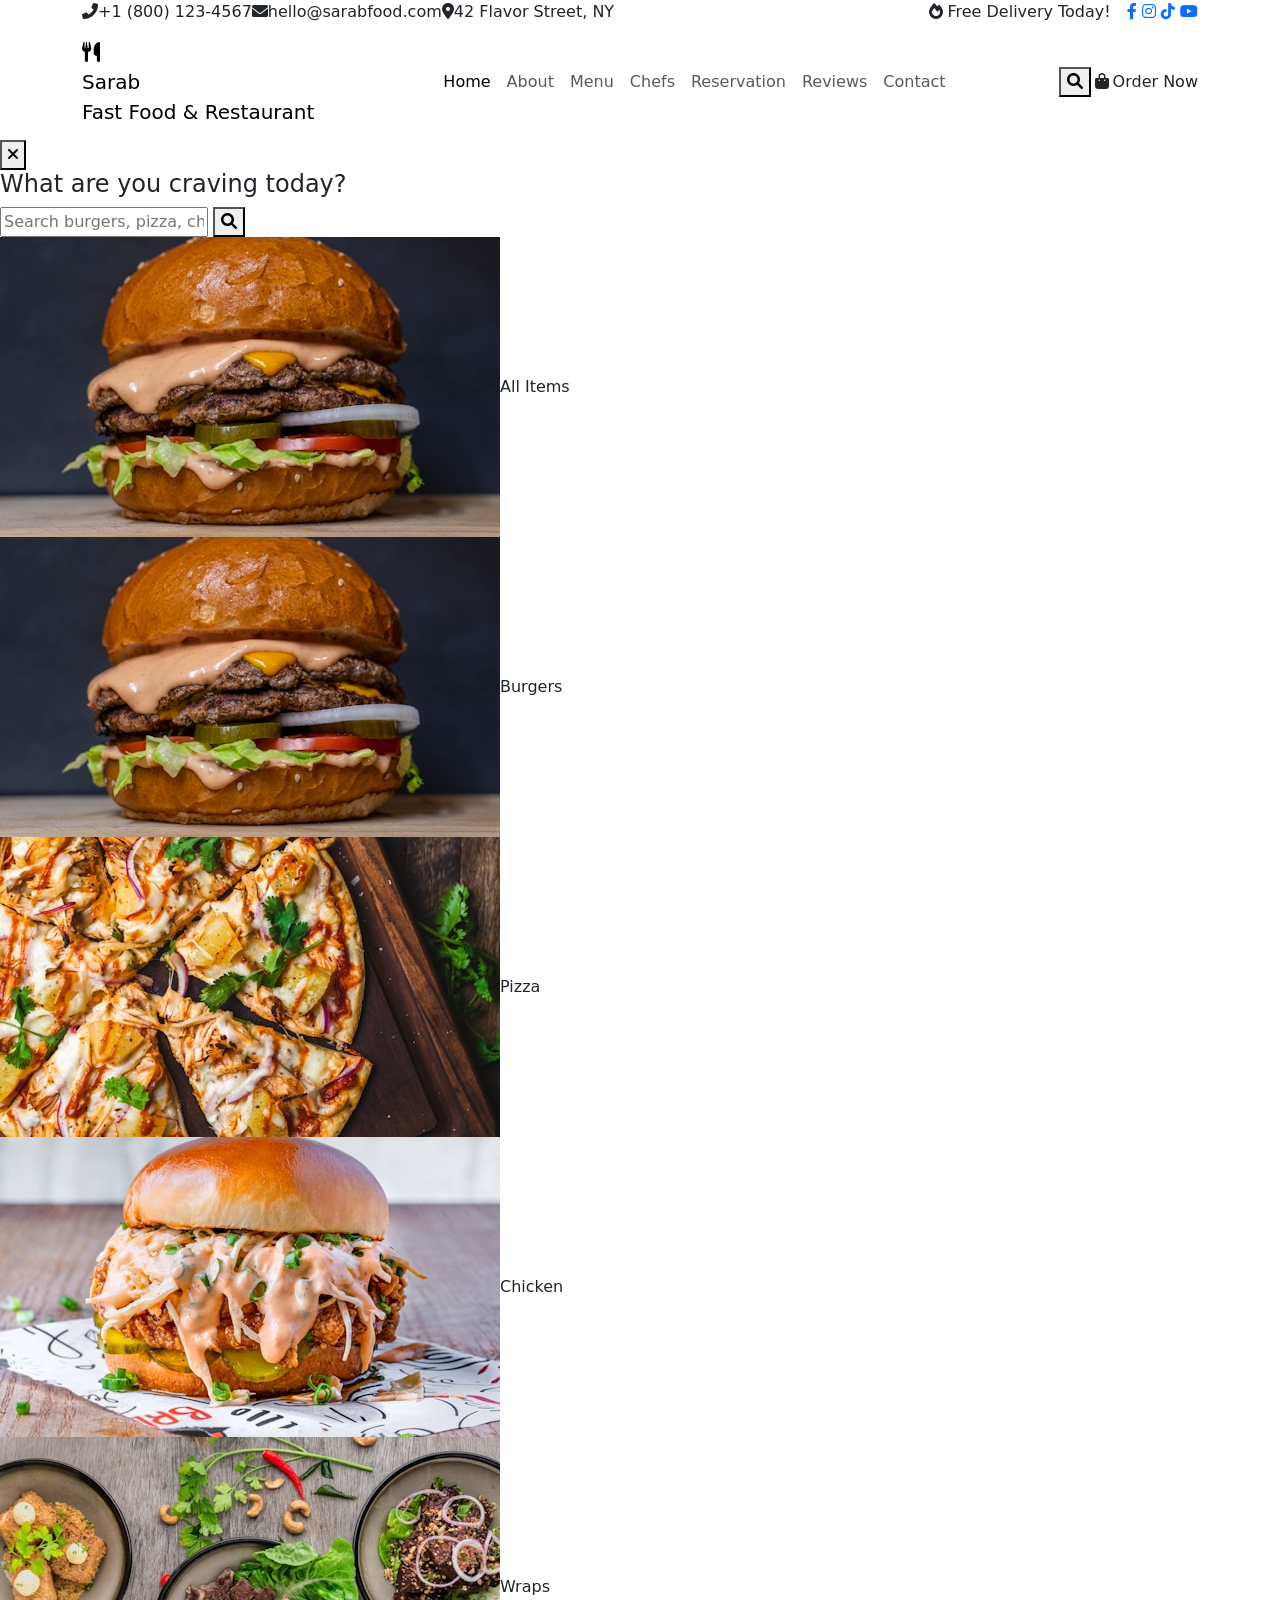
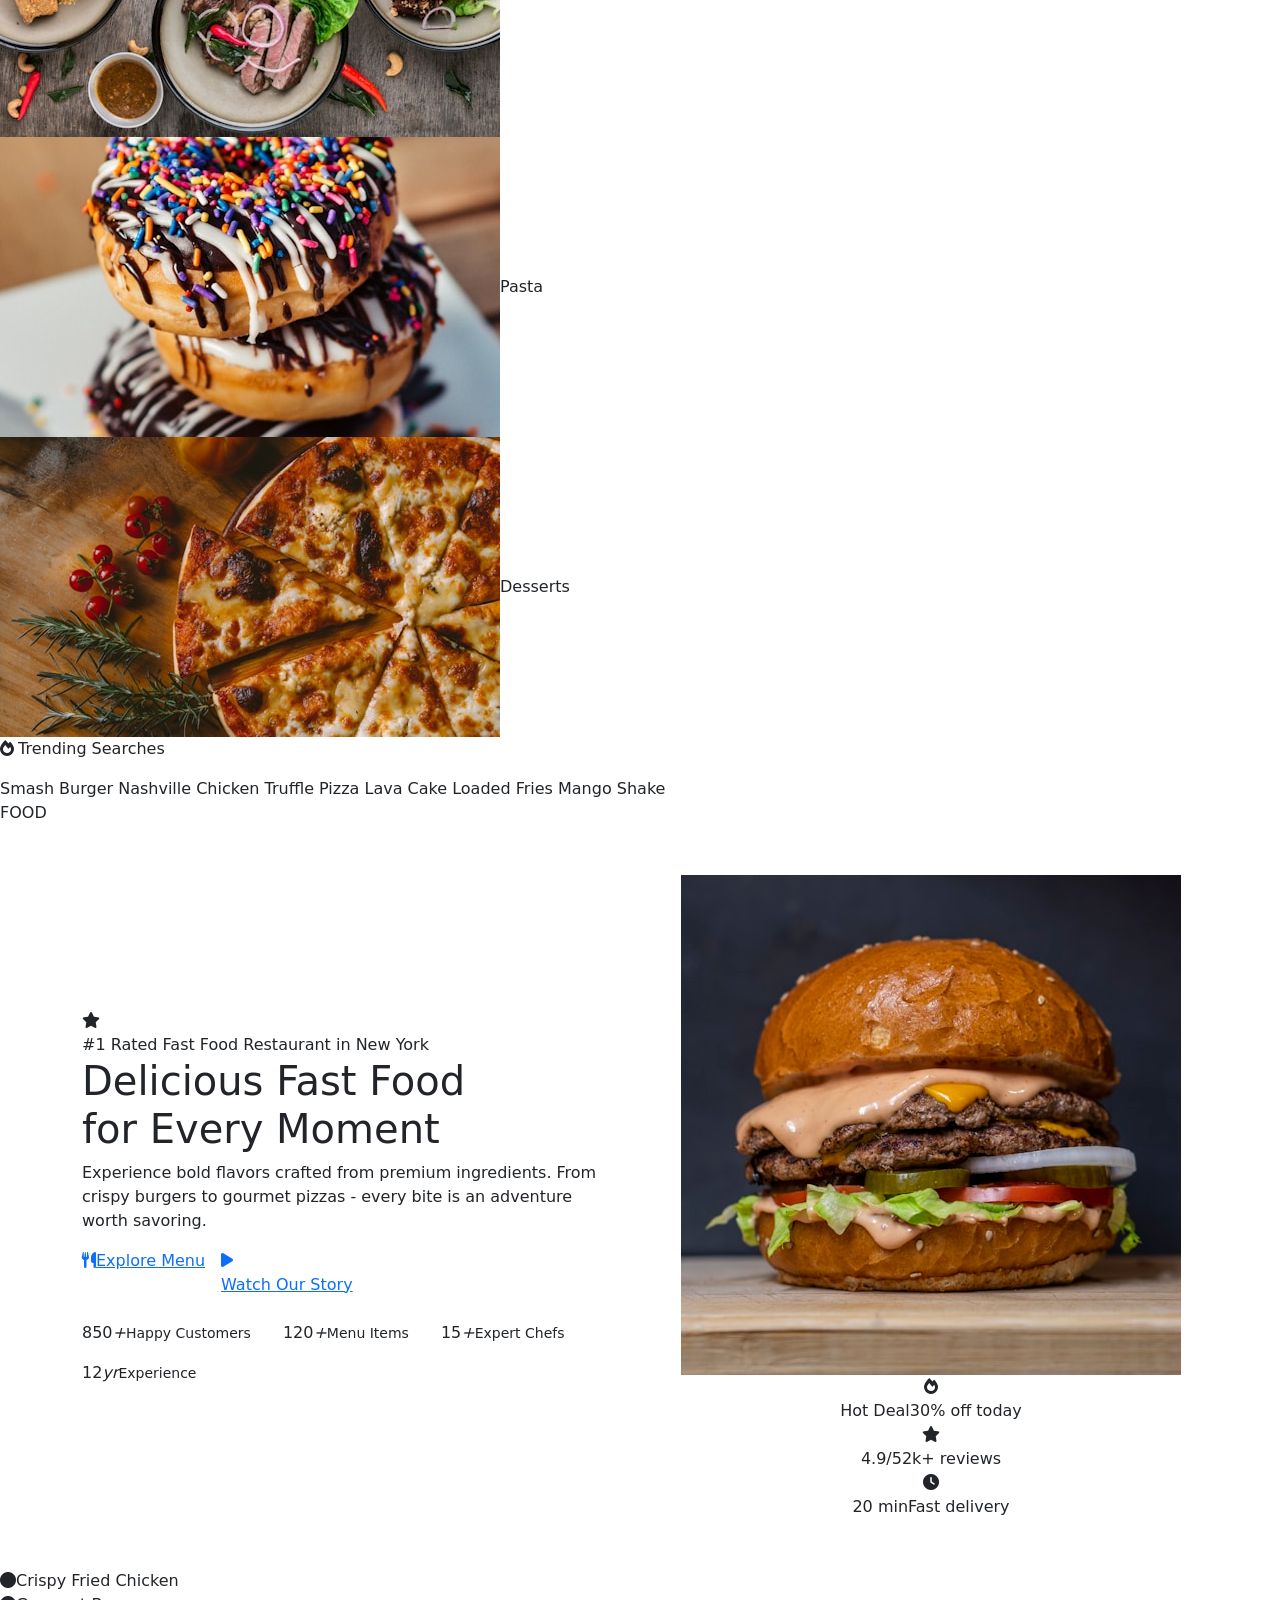
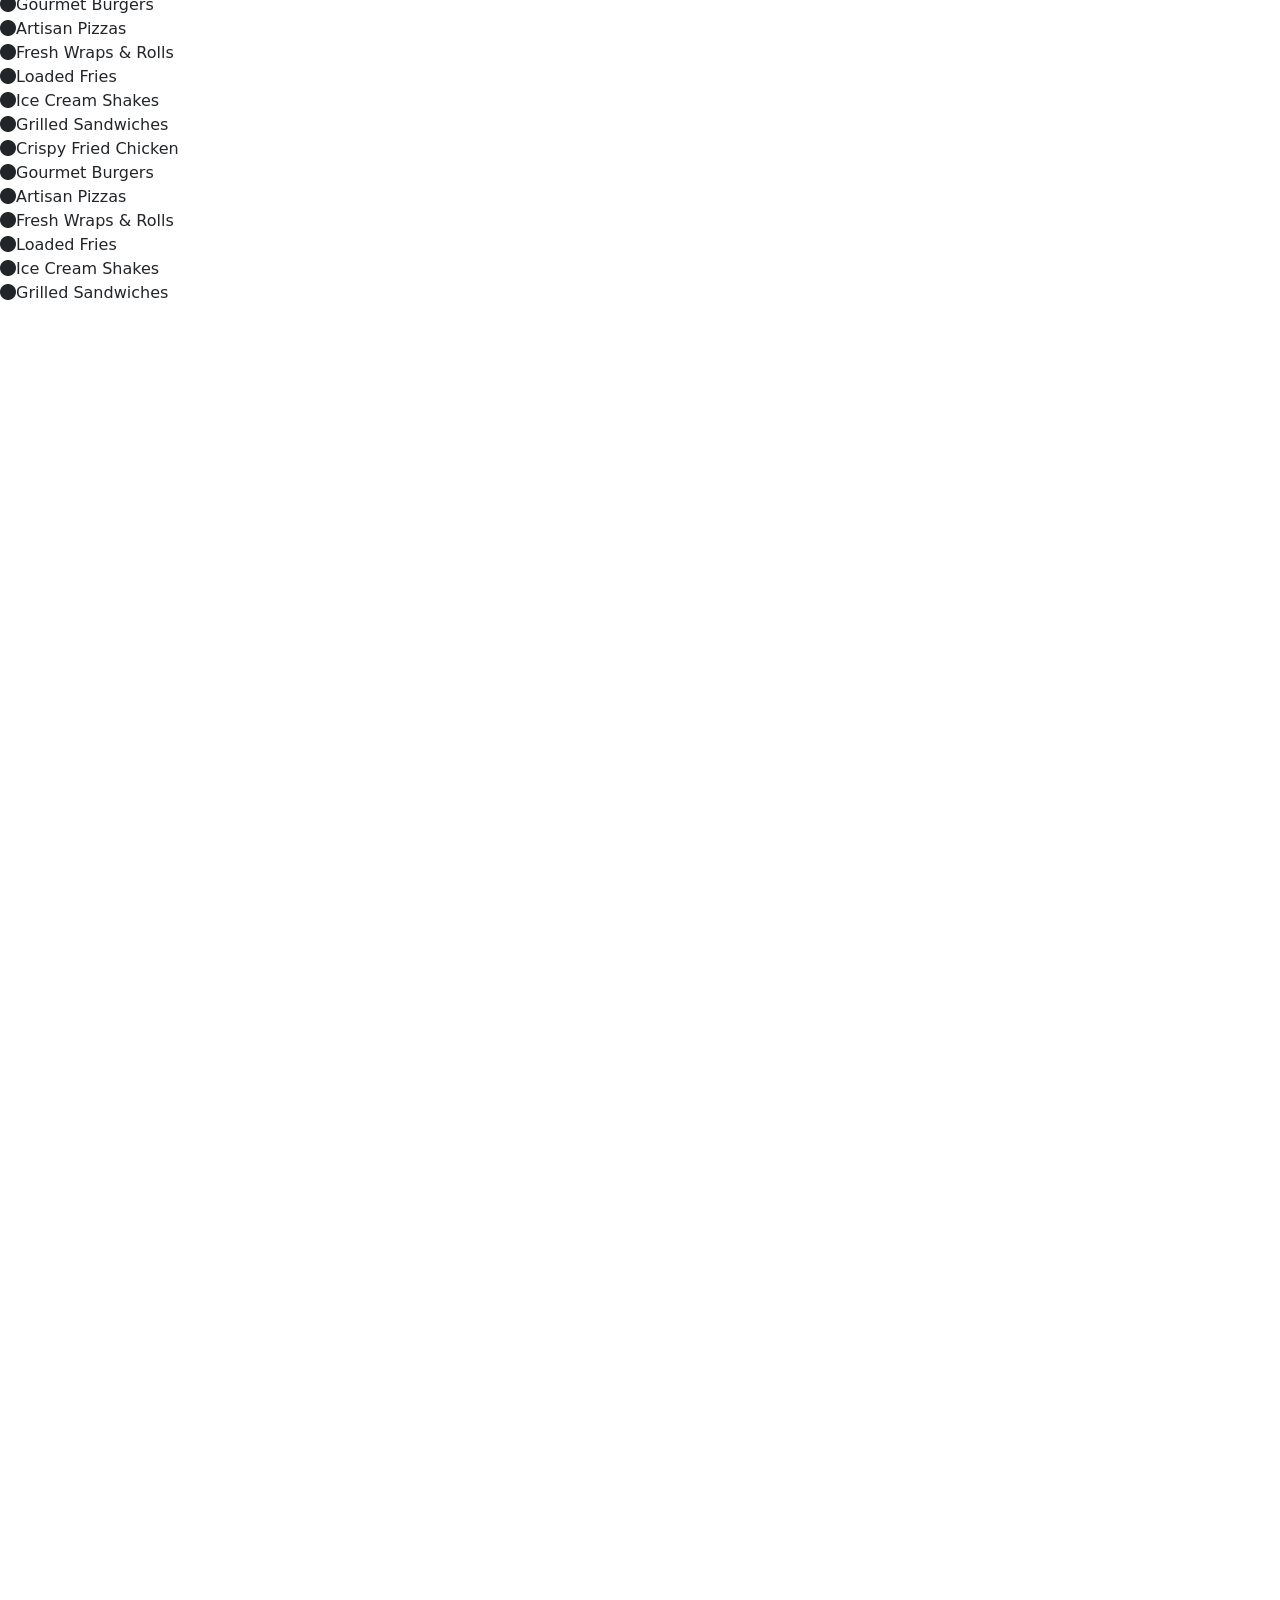
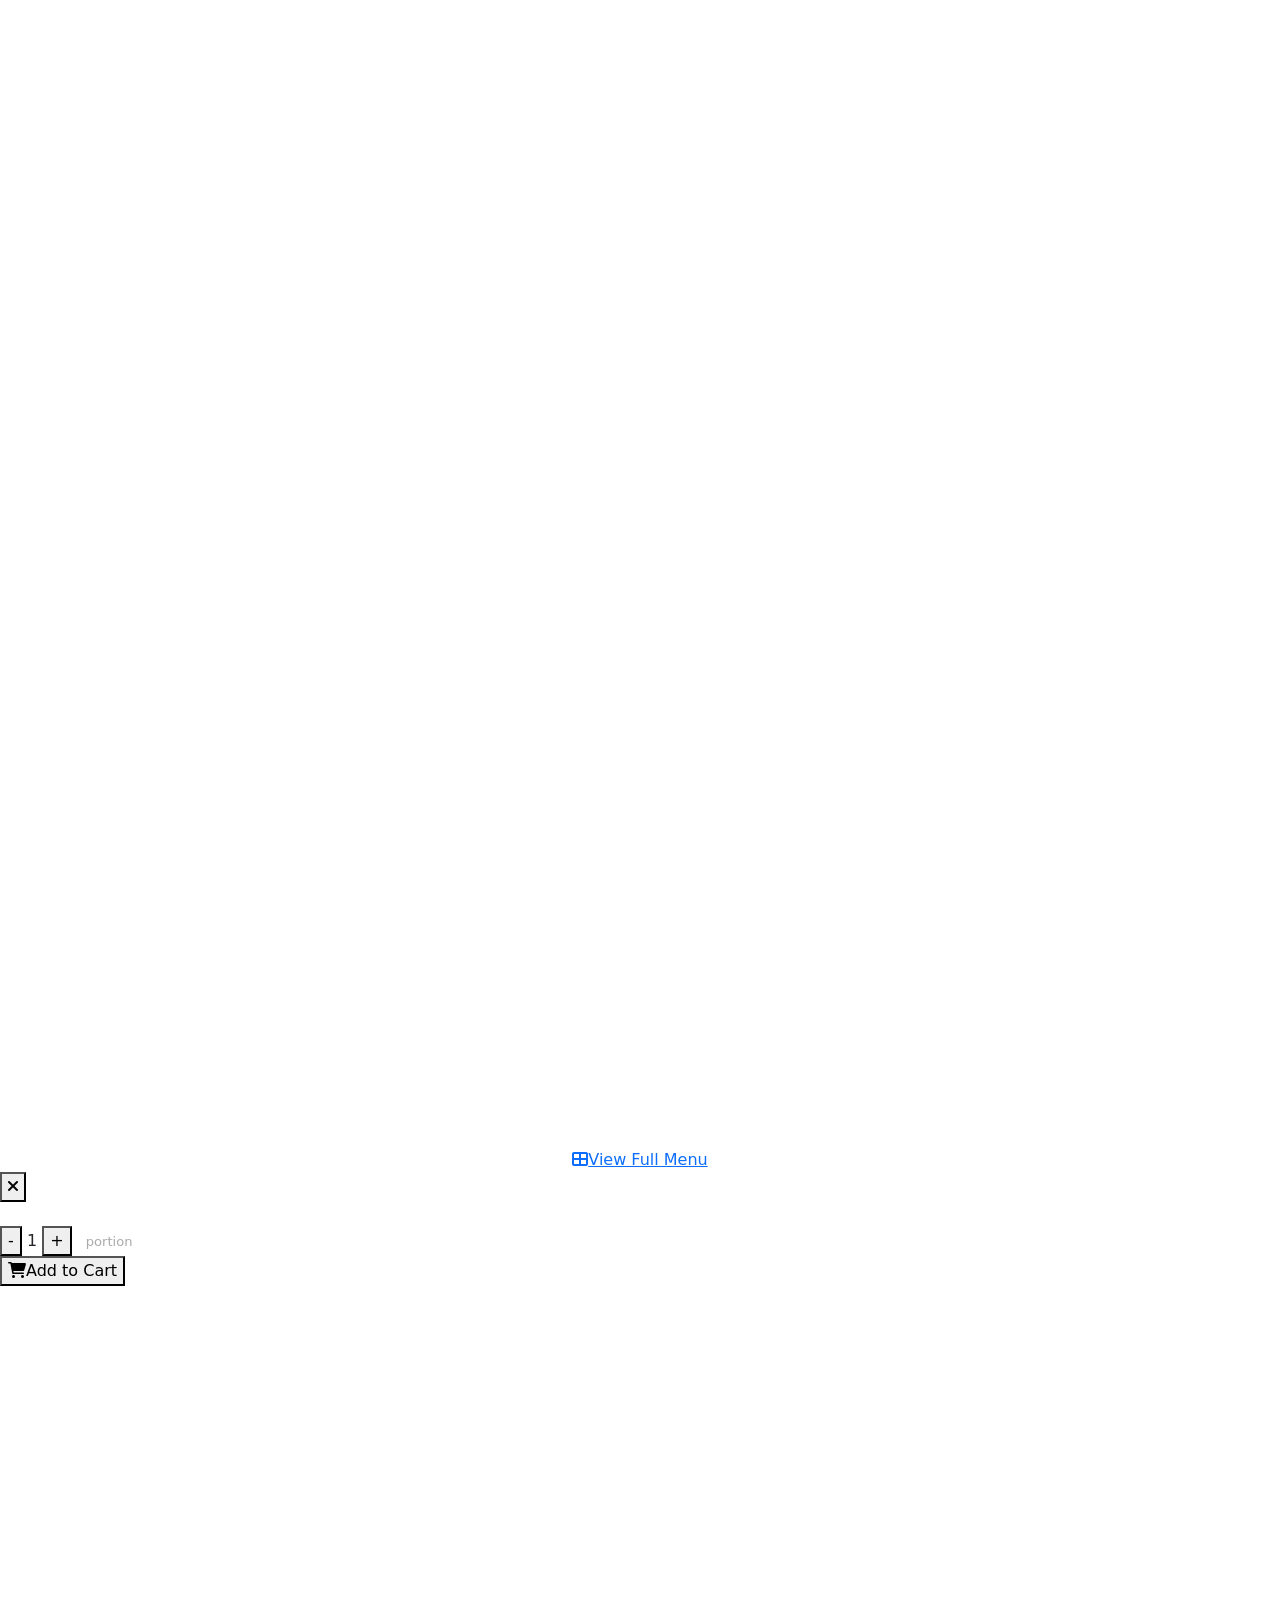
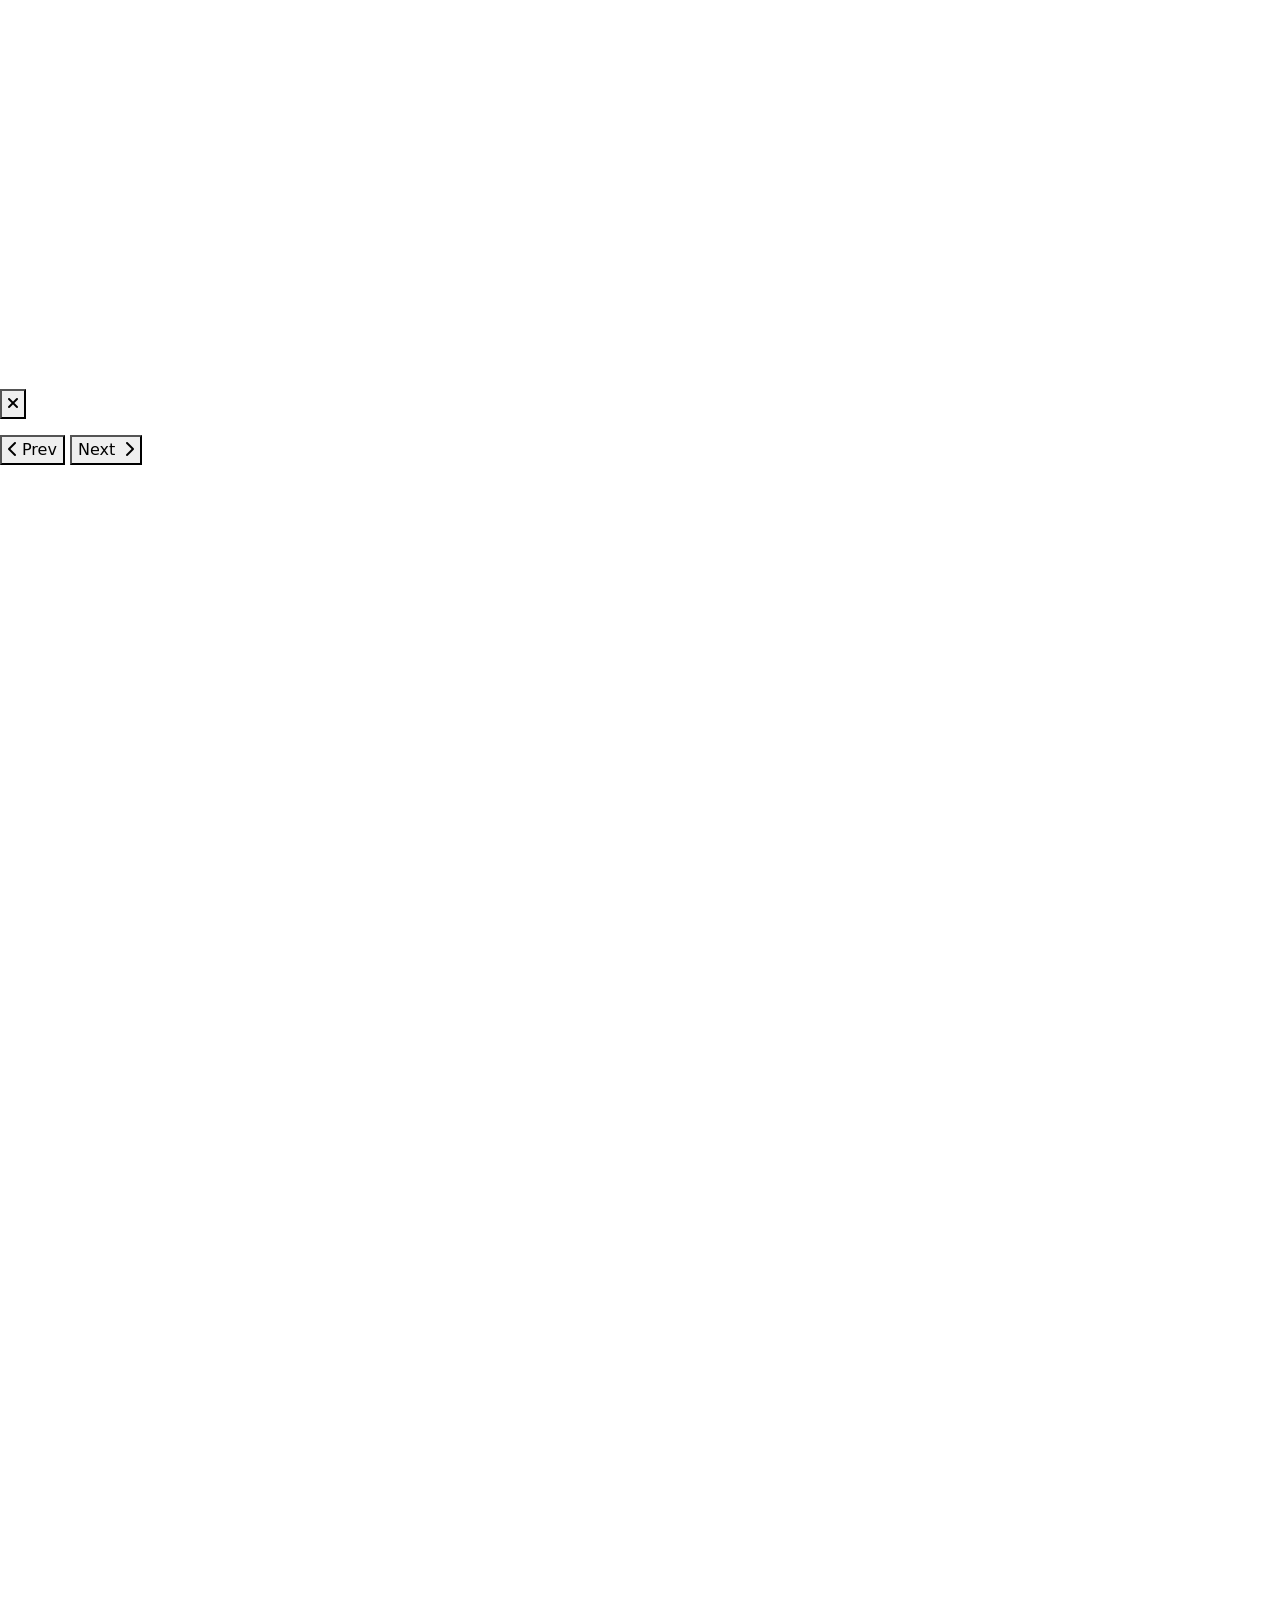
==== sarab/index.html @ bb3b8e07 "commit pertama" ====
<!DOCTYPE html>
<html lang="en">
   <head>
      <meta charset="UTF-8">
      <meta http-equiv="X-UA-Compatible" content="IE=edge">
      <meta name="viewport" content="width=device-width, initial-scale=1">
      <meta name="author" content="Sarab">
      <meta name="description" content="Sarab - Fast Food & Restaurant HTML Template">
      <title>Sarab - Fast Food & Restaurant HTML Template</title>
      <link href="https://fonts.googleapis.com/css2?family=Playfair+Display:wght@400;700;900&family=Poppins:wght@300;400;500;600;700&family=Dancing+Script:wght@700&display=swap" rel="stylesheet"/>
      <!-- Bootstrap 5.3 -->
      <link href="css/bootstrap.min.css" rel="stylesheet"/>
      <!-- AOS Animate on Scroll -->
      <link href="css/aos.css" rel="stylesheet"/>
      <!-- Swiper -->
      <link href="css/swiper-bundle.min.css" rel="stylesheet"/>
      <!-- all min css -->
      <link rel="stylesheet" href="css/all.min.css"/>
      <!-- magnific CSS -->
      <link rel="stylesheet" href="css/magnific-popup.css"/>
      <!-- Style CSS -->
      <link rel="stylesheet" href="css/style.css" />
   </head>
   <body>
      <!-- ============================================================
         TOP BAR
         ============================================================ -->
      <div id="topbar">
         <div class="container">
            <div class="d-flex justify-content-between align-items-center flex-wrap gap-2">
               <div class="top-contact d-flex flex-wrap">
                  <span><i class="fas fa-phone-alt"></i>+1 (800) 123-4567</span>
                  <span><i class="fas fa-envelope"></i>hello@sarabfood.com</span>
                  <span><i class="fas fa-map-marker-alt"></i>42 Flavor Street, NY</span>
               </div>
               <div class="d-flex align-items-center gap-3">
                  <span class="ttag"><i class="fas fa-fire me-1"></i>Free Delivery Today!</span>
                  <div class="tsoc">
                     <a href="#"><i class="fab fa-facebook-f"></i></a>
                     <a href="#"><i class="fab fa-instagram"></i></a>
                     <a href="#"><i class="fab fa-tiktok"></i></a>
                     <a href="#"><i class="fab fa-youtube"></i></a>
                  </div>
               </div>
            </div>
         </div>
      </div>
      <!-- ============================================================
         NAVBAR
         ============================================================ -->
      <nav class="navbar navbar-expand-lg" id="nav">
         <div class="container">
            <a class="navbar-brand" href="#">
               <div class="blogo">
                  <div class="bico"><i class="fas fa-utensils"></i></div>
                  <div>
                     <div class="bname">Sar<span>ab</span></div>
                     <div class="bsub">Fast Food & Restaurant</div>
                  </div>
               </div>
            </a>
            <button class="navbar-toggler border-0" type="button" data-bs-toggle="collapse" data-bs-target="#navmenu">
            <i class="fas fa-bars" style="color:var(--primary);font-size:1.35rem;"></i>
            </button>
            <div class="collapse navbar-collapse" id="navmenu">
               <ul class="navbar-nav mx-auto">
                  <li class="nav-item"><a class="nav-link active" href="#hero">Home</a></li>
                  <li class="nav-item"><a class="nav-link" href="#about">About</a></li>
                  <li class="nav-item"><a class="nav-link" href="#menu">Menu</a></li>
                  <li class="nav-item"><a class="nav-link" href="#chefs">Chefs</a></li>
                  <li class="nav-item"><a class="nav-link" href="#reservation">Reservation</a></li>
                  <li class="nav-item"><a class="nav-link" href="#testimonials">Reviews</a></li>
                  <li class="nav-item"><a class="nav-link" href="#contact-section">Contact</a></li>
               </ul>
               <div class="d-flex align-items-center gap-1">
                  <!-- FIX 1: Search button -->
                  <button id="navSearchBtn" title="Search"><i class="fas fa-search"></i></button>
                  <a href="#menu" class="nav-link nav-cta"><i class="fas fa-shopping-bag me-1"></i>Order Now</a>
               </div>
            </div>
         </div>
      </nav>
      <!-- ============================================================
         FIX 1 � SEARCH OVERLAY POPUP
         ============================================================ -->
      <div id="searchOv">
         <button class="sovclose" id="searchClose"><i class="fas fa-times"></i></button>
         <div class="sovbox">
            <h4>What are you craving today?</h4>
            <div class="sovinput">
               <input type="text" id="searchInput" placeholder="Search burgers, pizza, chicken..." autocomplete="off"/>
               <button><i class="fas fa-search"></i></button>
            </div>
            <!-- Categories inside search box -->
            <div class="sovcats">
               <div class="sovcat active" data-cat="all">
                  <img src="img/menu/1.jpg" alt=""/>All Items
               </div>
               <div class="sovcat" data-cat="burgers">
                  <img src="img/menu/1.jpg" alt=""/>Burgers
               </div>
               <div class="sovcat" data-cat="pizza">
                  <img src="img/menu/2.jpg" alt=""/>Pizza
               </div>
               <div class="sovcat" data-cat="chicken">
                  <img src="img/menu/3.jpg" alt=""/>Chicken
               </div>
               <div class="sovcat" data-cat="wraps">
                  <img src="img/menu/4.jpg" alt=""/>Wraps
               </div>
               <div class="sovcat" data-cat="pasta">
                  <img src="img/menu/5.jpg" alt=""/>Pasta
               </div>
               <div class="sovcat" data-cat="desserts">
                  <img src="img/menu/6.jpg" alt=""/>Desserts
               </div>
            </div>
            <div class="sovtrend">
               <p><i class="fas fa-fire me-1" style="color:var(--secondary);"></i>Trending Searches</p>
               <span class="ttag">Smash Burger</span>
               <span class="ttag">Nashville Chicken</span>
               <span class="ttag">Truffle Pizza</span>
               <span class="ttag">Lava Cake</span>
               <span class="ttag">Loaded Fries</span>
               <span class="ttag">Mango Shake</span>
            </div>
         </div>
      </div>
      <!-- ============================================================
         HERO
         ============================================================ -->
      <section id="hero">
         <div class="hs hs1"></div>
         <div class="hs hs2"></div>
         <div class="hbgtxt">FOOD</div>
         <div class="container">
            <div class="row align-items-center g-5" style="min-height:88vh;">
               <div class="col-lg-6">
                  <div class="hbadge">
                     <div class="hbi"><i class="fas fa-star"></i></div>
                     <span>#1 Rated Fast Food Restaurant in New York</span>
                  </div>
                  <h1 class="htitle">Delicious <span class="hl">Fast Food</span><br/>for Every Moment</h1>
                  <p class="hdesc">Experience bold flavors crafted from premium ingredients. From crispy burgers to gourmet pizzas - every bite is an adventure worth savoring.</p>
                  <div class="d-flex flex-wrap gap-3 mb-2">
                     <a href="#menu" class="btn-red"><i class="fas fa-utensils"></i>Explore Menu</a>
                     <!-- FIX 2: Magnific popup video trigger -->
					 <a href="https://www.youtube.com/watch?v=RXv_uIN6e-Y" class="magnific_popup btn-play popup-youtube">
						<div class="pico"><i class="fas fa-play"></i></div>
						<span>Watch Our Story</span>
					 </a>
                  </div>
                  <div class="hstats d-flex gap-3 flex-wrap mt-4">
                     <div class="hstat"><span class="snum">850<em>+</em></span><small>Happy Customers</small></div>
                     <div class="sdiv"></div>
                     <div class="hstat"><span class="snum">120<em>+</em></span><small>Menu Items</small></div>
                     <div class="sdiv"></div>
                     <div class="hstat"><span class="snum">15<em>+</em></span><small>Expert Chefs</small></div>
                     <div class="sdiv"></div>
                     <div class="hstat"><span class="snum">12<em>yr</em></span><small>Experience</small></div>
                  </div>
               </div>
               <div class="col-lg-6">
                  <div style="position:relative;text-align:center;">
                     <div class="hcircle">
                        <img src="img/banner-img.jpg" alt="Burger"/>
                     </div>
                     <div class="fcard fc1">
                        <div class="fcoi r"><i class="fas fa-fire"></i></div>
                        <div><span class="fcnum">Hot Deal</span><span class="fcsm">30% off today</span></div>
                     </div>
                     <div class="fcard fc2">
                        <div class="fcoi y"><i class="fas fa-star"></i></div>
                        <div><span class="fcnum">4.9/5</span><span class="fcsm">2k+ reviews</span></div>
                     </div>
                     <div class="fcard fc3">
                        <div class="fcoi g"><i class="fas fa-clock"></i></div>
                        <div><span class="fcnum">20 min</span><span class="fcsm">Fast delivery</span></div>
                     </div>
                  </div>
               </div>
            </div>
         </div>
      </section>
      <!-- MARQUEE -->
      <div class="mqsec">
         <div class="mqtrack">
            <div class="mqitem"><i class="fas fa-circle"></i>Crispy Fried Chicken</div>
            <div class="mqitem"><i class="fas fa-circle"></i>Gourmet Burgers</div>
            <div class="mqitem"><i class="fas fa-circle"></i>Artisan Pizzas</div>
            <div class="mqitem"><i class="fas fa-circle"></i>Fresh Wraps &amp; Rolls</div>
            <div class="mqitem"><i class="fas fa-circle"></i>Loaded Fries</div>
            <div class="mqitem"><i class="fas fa-circle"></i>Ice Cream Shakes</div>
            <div class="mqitem"><i class="fas fa-circle"></i>Grilled Sandwiches</div>
            <div class="mqitem"><i class="fas fa-circle"></i>Crispy Fried Chicken</div>
            <div class="mqitem"><i class="fas fa-circle"></i>Gourmet Burgers</div>
            <div class="mqitem"><i class="fas fa-circle"></i>Artisan Pizzas</div>
            <div class="mqitem"><i class="fas fa-circle"></i>Fresh Wraps &amp; Rolls</div>
            <div class="mqitem"><i class="fas fa-circle"></i>Loaded Fries</div>
            <div class="mqitem"><i class="fas fa-circle"></i>Ice Cream Shakes</div>
            <div class="mqitem"><i class="fas fa-circle"></i>Grilled Sandwiches</div>
         </div>
      </div>
      <!-- CATEGORY -->
      <section id="category">
         <div class="container">
            <div class="text-center mb-5" data-aos="fade-up">
               <span class="slbl">What We Offer</span>
               <h2 class="stitle">Browse by <span>Category</span></h2>
               <div class="sline"></div>
               <p class="sdesc mx-auto" style="max-width:480px;">From sizzling burgers to exotic world cuisines - find your favourite in our menu</p>
            </div>
            <div class="row g-3 justify-content-center">
               <div class="col-6 col-sm-4 col-md-3 col-lg-2" data-aos="zoom-in" data-aos-delay="0">
                  <div class="catcard active" data-filter="all">
                     <img class="catimg" src="img/category/1.jpg" alt=""/>
                     <div class="catnm">All Items</div>
                     <div class="catct">99 items</div>
                  </div>
               </div>
               <div class="col-6 col-sm-4 col-md-3 col-lg-2" data-aos="zoom-in" data-aos-delay="70">
                  <div class="catcard" data-filter="burgers">
                     <img class="catimg" src="img/category/2.jpg" alt=""/>
                     <div class="catnm">Burgers</div>
                     <div class="catct">24 items</div>
                  </div>
               </div>
               <div class="col-6 col-sm-4 col-md-3 col-lg-2" data-aos="zoom-in" data-aos-delay="140">
                  <div class="catcard" data-filter="pizza">
                     <img class="catimg" src="img/category/3.jpg" alt=""/>
                     <div class="catnm">Pizza</div>
                     <div class="catct">18 items</div>
                  </div>
               </div>
               <div class="col-6 col-sm-4 col-md-3 col-lg-2" data-aos="zoom-in" data-aos-delay="210">
                  <div class="catcard" data-filter="chicken">
                     <img class="catimg" src="img/category/4.jpg" alt=""/>
                     <div class="catnm">Fried Chicken</div>
                     <div class="catct">15 items</div>
                  </div>
               </div>
               <div class="col-6 col-sm-4 col-md-3 col-lg-2" data-aos="zoom-in" data-aos-delay="280">
                  <div class="catcard" data-filter="wraps">
                     <img class="catimg" src="img/category/5.jpg" alt=""/>
                     <div class="catnm">Wraps</div>
                     <div class="catct">12 items</div>
                  </div>
               </div>
               <div class="col-6 col-sm-4 col-md-3 col-lg-2" data-aos="zoom-in" data-aos-delay="350">
                  <div class="catcard" data-filter="desserts">
                     <img class="catimg" src="img/category/6.jpg" alt=""/>
                     <div class="catnm">Desserts</div>
                     <div class="catct">20 items</div>
                  </div>
               </div>
            </div>
         </div>
      </section>
      <!-- ABOUT -->
      <section id="about">
         <div class="container">
            <div class="row align-items-center g-5">
               <div class="col-lg-5" data-aos="fade-right">
                  <div class="astack">
                     <div class="aexp"><span class="anum">12+</span><small>Years of<br/>Excellence</small></div>
                     <div class="amain"><img src="img/about1.jpg" alt="Restaurant"/></div>
                     <div class="asm"><img src="img/about2.jpg" alt=""/></div>
                  </div>
               </div>
               <div class="col-lg-7" data-aos="fade-left">
                  <span class="slbl">Our Story</span>
                  <h2 class="stitle text-start">We Invite You to Visit<br/>Our <span>Food Restaurant</span></h2>
                  <div class="sline lft"></div>
                  <p class="sdesc mb-4">Founded in 2012, Sarab began as a small corner joint with a big dream - to serve food that brings people together. Today we're proud to serve thousands of happy customers every week with the same passion that started it all.</p>
                  <div class="mb-4">
                     <div class="fti">
                        <div class="ftico r"><i class="fas fa-leaf"></i></div>
                        <div>
                           <h6>100% Fresh Ingredients</h6>
                           <p>We source locally and sustainably. Every ingredient is hand-picked daily for maximum freshness.</p>
                        </div>
                     </div>
                     <div class="fti">
                        <div class="ftico y"><i class="fas fa-award"></i></div>
                        <div>
                           <h6>Award-Winning Recipes</h6>
                           <p>Our signature recipes have won national culinary awards 5 years in a row.</p>
                        </div>
                     </div>
                     <div class="fti">
                        <div class="ftico g"><i class="fas fa-shipping-fast"></i></div>
                        <div>
                           <h6>Lightning-Fast Delivery</h6>
                           <p>Order online and get hot, fresh food at your door in under 25 minutes, guaranteed.</p>
                        </div>
                     </div>
                  </div>
                  <a href="#menu" class="btn-red"><i class="fas fa-book-open"></i>View Full Menu</a>
               </div>
            </div>
         </div>
      </section>
      <!-- ============================================================
         MENU � FIX 3 (filter works) + FIX 4 (plus opens popup)
         ============================================================ -->
      <section id="menu">
         <div class="container">
            <div class="text-center mb-5" data-aos="fade-up">
               <span class="slbl">What's Cooking</span>
               <h2 class="stitle">Our Delicious <span>Menu</span></h2>
               <div class="sline"></div>
            </div>
            <!-- FIX 3 � filter buttons -->
            <div class="text-center mb-4" data-aos="fade-up">
               <button class="filtbtn active" data-f="all">All</button>
               <button class="filtbtn" data-f="burgers">Burgers</button>
               <button class="filtbtn" data-f="pizza">Pizza</button>
               <button class="filtbtn" data-f="chicken">Chicken</button>
               <button class="filtbtn" data-f="wraps">Wraps</button>
               <button class="filtbtn" data-f="desserts">Desserts</button>
               <button class="filtbtn" data-f="pasta">Pasta</button>
            </div>
            <div class="row g-4" id="mgrid">
               <!-- CARD 1: Burgers -->
               <div class="col-sm-6 col-lg-4 mwrap" data-c="burgers" data-aos="fade-up">
                  <div class="mcard"
                     data-img="img/menu/1.jpg"
                     data-title="Classic Smash Burger"
                     data-cat="Burgers"
                     data-price="$14.99" data-old="$18.99"
                     data-rating="4.9" data-reviews="128"
                     data-cal="620" data-time="12"
                     data-desc="Double smashed patty, cheddar cheese, caramelized onions, house pickles and our legendary special sauce. Made fresh to order on a toasted brioche bun."
                     data-tags="Spicy,Bestseller,Beef">
                     <div class="mimg">
                        <img src="img/menu/1.jpg" alt="Smash Burger"/>
                        <div class="mbdg hot"><i class="fas fa-star"></i> Hot</div>
                        <div class="mhrt"><i class="far fa-heart"></i></div>
                     </div>
                     <div class="mbody">
                        <div class="mcat">Burgers</div>
                        <div class="mtit">Classic Smash Burger</div>
                        <div class="mdesc">Double smashed patty, cheddar, caramelized onions, pickles &amp; special sauce</div>
                        <div class="mfoot">
                           <div>
                              <div class="mprice">$14.99 <small>$18.99</small></div>
                              <div class="mstars"><i class="fas fa-star"></i> <span style="color:#bbb;font-size:.7rem;">(128)</span></div>
                           </div>
                           <button class="madd" title="View Details"><i class="fas fa-plus"></i></button>
                        </div>
                     </div>
                  </div>
               </div>
               <!-- CARD 2: Pizza -->
               <div class="col-sm-6 col-lg-4 mwrap" data-c="pizza" data-aos="fade-up" data-aos-delay="80">
                  <div class="mcard"
                     data-img="img/menu/2.jpg"
                     data-title="Margherita Royale"
                     data-cat="Pizza"
                     data-price="$19.99" data-old="$24.99"
                     data-rating="4.8" data-reviews="95"
                     data-cal="480" data-time="18"
                     data-desc="San Marzano tomatoes, fresh buffalo mozzarella, fragrant basil leaves, drizzled with Italian truffle oil on a hand-stretched sourdough base."
                     data-tags="Vegetarian,New,Italian">
                     <div class="mimg">
                        <img src="img/menu/2.jpg" alt="Pizza"/>
                        <div class="mbdg new"><i class="fas fa-star"></i> New</div>
                        <div class="mhrt"><i class="far fa-heart"></i></div>
                     </div>
                     <div class="mbody">
                        <div class="mcat">Pizza</div>
                        <div class="mtit">Margherita Royale</div>
                        <div class="mdesc">San Marzano tomatoes, buffalo mozzarella, basil &amp; truffle oil on sourdough</div>
                        <div class="mfoot">
                           <div>
                              <div class="mprice">$19.99 <small>$24.99</small></div>
                              <div class="mstars"><i class="fas fa-star"></i> <span style="color:#bbb;font-size:.7rem;">(95)</span></div>
                           </div>
                           <button class="madd" title="View Details"><i class="fas fa-plus"></i></button>
                        </div>
                     </div>
                  </div>
               </div>
               <!-- CARD 3: Chicken -->
               <div class="col-sm-6 col-lg-4 mwrap" data-c="chicken" data-aos="fade-up" data-aos-delay="160">
                  <div class="mcard"
                     data-img="img/menu/3.jpg"
                     data-title="Nashville Hot Chicken"
                     data-cat="Chicken"
                     data-price="$12.99" data-old="$16.99"
                     data-rating="5.0" data-reviews="210"
                     data-cal="710" data-time="15"
                     data-desc="Extra-crispy fried chicken tossed in our signature fiery Nashville spice blend, served with honey drizzle and house pickles on a toasted brioche bun."
                     data-tags="Spicy,Bestseller,Crispy">
                     <div class="mimg">
                        <img src="img/menu/3.jpg" alt="Chicken"/>
                        <div class="mbdg"><i class="fas fa-star"></i> Best Seller</div>
                        <div class="mhrt"><i class="far fa-heart"></i></div>
                     </div>
                     <div class="mbody">
                        <div class="mcat">Chicken</div>
                        <div class="mtit">Nashville Hot Chicken</div>
                        <div class="mdesc">Crispy fried chicken in fiery Nashville spice blend with honey drizzle</div>
                        <div class="mfoot">
                           <div>
                              <div class="mprice">$12.99 <small>$16.99</small></div>
                              <div class="mstars"><i class="fas fa-star"></i> <span style="color:#bbb;font-size:.7rem;">(210)</span></div>
                           </div>
                           <button class="madd" title="View Details"><i class="fas fa-plus"></i></button>
                        </div>
                     </div>
                  </div>
               </div>
               <!-- CARD 4: Wraps -->
               <div class="col-sm-6 col-lg-4 mwrap" data-c="wraps" data-aos="fade-up">
                  <div class="mcard"
                     data-img="img/menu/4.jpg"
                     data-title="Loaded Fajita Wrap"
                     data-cat="Wraps"
                     data-price="$10.99" data-old=""
                     data-rating="4.5" data-reviews="74"
                     data-cal="520" data-time="10"
                     data-desc="Grilled chicken strips, saut�ed bell peppers and onions, sour cream, fresh guacamole and salsa wrapped in a warm flour tortilla with melted cheddar."
                     data-tags="Grilled,Fresh,Mexican">
                     <div class="mimg">
                        <img src="img/menu/4.jpg" alt="Wrap"/>
                        <div class="mhrt"><i class="far fa-heart"></i></div>
                     </div>
                     <div class="mbody">
                        <div class="mcat">Wraps</div>
                        <div class="mtit">Loaded Fajita Wrap</div>
                        <div class="mdesc">Grilled chicken, peppers, sour cream &amp; guacamole in a warm tortilla</div>
                        <div class="mfoot">
                           <div>
                              <div class="mprice">$10.99</div>
                              <div class="mstars"><i class="fas fa-star"></i> <span style="color:#bbb;font-size:.7rem;">(74)</span></div>
                           </div>
                           <button class="madd" title="View Details"><i class="fas fa-plus"></i></button>
                        </div>
                     </div>
                  </div>
               </div>
               <!-- CARD 5: Desserts -->
               <div class="col-sm-6 col-lg-4 mwrap" data-c="desserts" data-aos="fade-up" data-aos-delay="80">
                  <div class="mcard"
                     data-img="img/menu/5.jpg"
                     data-title="Nutella Lava Cake"
                     data-cat="Desserts"
                     data-price="$8.99" data-old="$11.99"
                     data-rating="4.9" data-reviews="56"
                     data-cal="390" data-time="8"
                     data-desc="Warm molten chocolate cake with a gooey Nutella center, served alongside Madagascar vanilla bean ice cream with salted caramel drizzle and fresh berries."
                     data-tags="Sweet,New,Chocolate">
                     <div class="mimg">
                        <img src="img/menu/5.jpg" alt="Lava Cake"/>
                        <div class="mbdg new"><i class="fas fa-star"></i> New</div>
                        <div class="mhrt"><i class="far fa-heart"></i></div>
                     </div>
                     <div class="mbody">
                        <div class="mcat">Desserts</div>
                        <div class="mtit">Nutella Lava Cake</div>
                        <div class="mdesc">Molten chocolate cake with Nutella center, vanilla ice cream &amp; caramel</div>
                        <div class="mfoot">
                           <div>
                              <div class="mprice">$8.99 <small>$11.99</small></div>
                              <div class="mstars"><i class="fas fa-star"></i> <span style="color:#bbb;font-size:.7rem;">(56)</span></div>
                           </div>
                           <button class="madd" title="View Details"><i class="fas fa-plus"></i></button>
                        </div>
                     </div>
                  </div>
               </div>
               <!-- CARD 6: Pasta -->
               <div class="col-sm-6 col-lg-4 mwrap" data-c="pasta" data-aos="fade-up" data-aos-delay="160">
                  <div class="mcard"
                     data-img="img/menu/6.jpg"
                     data-title="Truffle Mushroom Pasta"
                     data-cat="Pasta"
                     data-price="$16.99" data-old=""
                     data-rating="4.9" data-reviews="88"
                     data-cal="560" data-time="20"
                     data-desc="Al dente tagliatelle tossed with mixed wild mushrooms, freshly shaved black truffle, aged parmesan, fresh thyme and a touch of cream in garlic butter."
                     data-tags="Vegetarian,Chef's Pick,Italian">
                     <div class="mimg">
                        <img src="img/menu/6.jpg" alt="Pasta"/>
                        <div class="mbdg hot">Chef's Pick</div>
                        <div class="mhrt"><i class="far fa-heart"></i></div>
                     </div>
                     <div class="mbody">
                        <div class="mcat">Pasta</div>
                        <div class="mtit">Truffle Mushroom Pasta</div>
                        <div class="mdesc">Al dente tagliatelle, wild mushrooms, black truffle, parmesan &amp; thyme</div>
                        <div class="mfoot">
                           <div>
                              <div class="mprice">$16.99</div>
                              <div class="mstars"><i class="fas fa-star"></i> <span style="color:#bbb;font-size:.7rem;">(88)</span></div>
                           </div>
                           <button class="madd" title="View Details"><i class="fas fa-plus"></i></button>
                        </div>
                     </div>
                  </div>
               </div>
            </div>
            <!-- end #mgrid -->
            <div class="text-center mt-5"><a href="#" class="btn-red"><i class="fas fa-th-large"></i>View Full Menu</a></div>
         </div>
      </section>
	  
	  
      <!-- ============================================================
         FIX 4 � MENU DETAIL POPUP MODAL
         ============================================================ -->
      <div id="menuPop">
         <div class="mpbox">
            <button class="mpclose" id="mpClose"><i class="fas fa-times"></i></button>
            <div class="mpimg"><img id="mpImg" src="" alt=""/></div>
            <div class="mpbody">
               <div id="mpCat"></div>
               <div id="mpTitle"></div>
               <div id="mpStars"></div>
               <div id="mpDesc"></div>
               <div id="mpPrice"></div>
               <div class="mpmeta" id="mpMeta"></div>
               <div class="mpqty">
                  <button class="mpqbtn" id="mpMinus">-</button>
                  <span class="mpqnum" id="mpQnum">1</span>
                  <button class="mpqbtn" id="mpPlus">+</button>
                  <span style="font-size:.82rem;color:#aaa;margin-left:9px;">portion</span>
               </div>
               <div class="mptags" id="mpTags"></div>
               <button class="mpaddcart" id="mpAddCart"><i class="fas fa-shopping-cart"></i>Add to Cart</button>
            </div>
         </div>
      </div>
      <!-- SPECIAL OFFER -->
      <section id="special">
         <div class="spbg"></div>
         <div class="container" style="position:relative;z-index:2;">
            <div class="row align-items-center g-5">
               <div class="col-lg-6" data-aos="fade-right">
                  <div class="sptag"><i class="fas fa-bolt me-1"></i>Limited Time Offer</div>
                  <h2 class="sptitle">Get 30% Off<br/>Our Signature<br/><span>Burger</span> Meal</h2>
                  <p class="spdesc">Don't miss our weekend special - grab our award-winning signature burger combo with loaded fries and a premium shake at an unbeatable price.</p>
                  <div class="cdwrap">
                     <div class="cditem"><span class="cdnum" id="cdH">08</span><span class="cdlbl">Hours</span></div>
                     <div class="cditem"><span class="cdnum" id="cdM">45</span><span class="cdlbl">Minutes</span></div>
                     <div class="cditem"><span class="cdnum" id="cdS">30</span><span class="cdlbl">Seconds</span></div>
                  </div>
                  <a href="#menu" class="btn-red"><i class="fas fa-shopping-cart"></i>Grab the Deal</a>
               </div>
               <div class="col-lg-6" data-aos="fade-left">
                  <div class="spimgw">
                     <div class="spglow"></div>
                     <div class="sppbdg"><span class="old">$24.99</span><span class="np">$17.49</span></div>
                     <img src="img/off-img.jpg" alt="Special Burger"/>
                  </div>
               </div>
            </div>
         </div>
      </section>
	  
	  
      <!-- ============================================================
         GALLERY � FIX 7 (click opens detail popup)
         ============================================================ -->
      <section id="gallery">
         <div class="container">
            <div class="text-center mb-5" data-aos="fade-up">
               <span class="slbl">Food Showcase</span>
               <h2 class="stitle">Let's See Our <span>Fast Food</span></h2>
               <div class="sline"></div>
            </div>
            <div class="ggrid" data-aos="fade-up">
               <div class="gitem"
                  data-gi="0"
                  data-gimg="img/portfolio/work1.jpg"
                  data-gtitle="Gourmet Burgers"
                  data-gdesc="Our award-winning smash burgers, hand-crafted with 100% premium beef, aged cheddar and house-made sauces.">
                  <img src="img/portfolio/work1.jpg" alt="Burgers"/>
                  <div class="gover"><span><i class="fas fa-expand-alt"></i> Gourmet Burgers</span></div>
               </div>
               <div class="gitem"
                  data-gi="1"
                  data-gimg="img/portfolio/work2.jpg"
                  data-gtitle="Wood-Fired Pizza"
                  data-gdesc="Authentic Neapolitan-style pizzas fired at 900deg F in our wood-burning stone oven for the perfect char.">
                  <img src="img/portfolio/work2.jpg" alt="Pizza"/>
                  <div class="gover"><span><i class="fas fa-expand-alt"></i> Wood-Fired Pizza</span></div>
               </div>
               <div class="gitem"
                  data-gi="2"
                  data-gimg="img/portfolio/work3.jpg"
                  data-gtitle="Crispy Fried Chicken"
                  data-gdesc="Double-brined, hand-battered chicken fried to golden perfection using our 15-spice secret blend.">
                  <img src="img/portfolio/work3.jpg" alt="Chicken"/>
                  <div class="gover"><span><i class="fas fa-expand-alt"></i> Crispy Fried Chicken</span></div>
               </div>
               <div class="gitem"
                  data-gi="3"
                  data-gimg="img/portfolio/work4.jpg"
                  data-gtitle="Sweet Desserts"
                  data-gdesc="Handcrafted desserts - from molten lava cakes to artisan ice cream sundaes and seasonal pastries.">
                  <img src="img/portfolio/work4.jpg" alt="Desserts"/>
                  <div class="gover"><span><i class="fas fa-expand-alt"></i> Sweet Desserts</span></div>
               </div>
               <div class="gitem"
                  data-gi="4"
                  data-gimg="img/portfolio/work5.jpg"
                  data-gtitle="Fresh Wraps &amp; Rolls"
                  data-gdesc="Loaded fresh wraps packed with grilled proteins, crunchy vegetables and our house-made sauces.">
                  <img src="img/portfolio/work5.jpg" alt="Wraps"/>
                  <div class="gover"><span><i class="fas fa-expand-alt"></i> Fresh Wraps &amp; Rolls</span></div>
               </div>
            </div>
         </div>
      </section>
      <!-- FIX 7 � GALLERY POPUP -->
      <div id="galPop">
         <div class="gpbox">
            <button class="gpclose" id="gpClose"><i class="fas fa-times"></i></button>
            <img id="gpImg" src="" alt=""/>
            <div class="gpcap">
               <h5 id="gpTitle"></h5>
               <p id="gpDesc"></p>
            </div>
            <div class="gpnav">
               <button id="gpPrev"><i class="fas fa-chevron-left me-1"></i>Prev</button>
               <button id="gpNext">Next <i class="fas fa-chevron-right ms-1"></i></button>
            </div>
         </div>
      </div>
	  
	  
      <!-- ============================================================
         HISTORY � FIX 8 (alternating left/right text)
         ============================================================ -->
      <section id="history">
         <div class="container">
            <div class="text-center mb-5" data-aos="fade-up">
               <span class="slbl">Our Journey</span>
               <h2 class="stitle">A History of <span>Restaurant</span></h2>
               <div class="sline"></div>
               <p class="sdesc mx-auto" style="max-width:480px;">From humble beginnings to the city's most beloved restaurant - every chapter written with passion.</p>
            </div>
            <div class="timeline" data-aos="fade-up">
               <!-- ODD ? text on LEFT -->
               <div class="tli">
                  <div class="tl-left">
                     <div class="tlyear">2012</div>
                     <h5>Evolution of Restaurants</h5>
                     <p>Sarab opens its first 20-seat diner on Flavor Street. Within 3 months, lines stretch around the block every evening as word of our food spreads.</p>
                  </div>
                  <div class="tl-center">
                     <div class="tldot"></div>
                  </div>
                  <div class="tl-right">
                     <div class="tlyear">2012</div>
                     <h5>Evolution of Restaurants</h5>
                     <p>Sarab opens its first 20-seat diner on Flavor Street. Within 3 months, lines stretch around the block every evening as word of our food spreads.</p>
                  </div>
               </div>
               <!-- EVEN ? text on RIGHT -->
               <div class="tli">
                  <div class="tl-left">
                     <div class="tlyear">2015</div>
                     <h5>Fine Dining &amp; The Concept</h5>
                     <p>Expanding the vision - we introduced our signature tasting menu and hired our first Michelin-trained chef, elevating our craft to remarkable new heights.</p>
                  </div>
                  <div class="tl-center">
                     <div class="tldot"></div>
                  </div>
                  <div class="tl-right">
                     <div class="tlyear">2015</div>
                     <h5>Fine Dining &amp; The Concept</h5>
                     <p>Expanding the vision - we introduced our signature tasting menu and hired our first Michelin-trained chef, elevating our craft to remarkable new heights.</p>
                  </div>
               </div>
               <!-- ODD ? text on LEFT -->
               <div class="tli">
                  <div class="tl-left">
                     <div class="tlyear">2019</div>
                     <h5>Modern Fast Food Origins</h5>
                     <p>Launched our signature fast-food line, merging gourmet quality with speed and convenience. Within 6 months we won 3 prestigious culinary awards nationally.</p>
                  </div>
                  <div class="tl-center">
                     <div class="tldot"></div>
                  </div>
                  <div class="tl-right">
                     <div class="tlyear">2019</div>
                     <h5>Modern Fast Food Origins</h5>
                     <p>Launched our signature fast-food line, merging gourmet quality with speed and convenience. Within 6 months we won 3 prestigious culinary awards nationally.</p>
                  </div>
               </div>
               <!-- EVEN ? text on RIGHT -->
               <div class="tli">
                  <div class="tl-left">
                     <div class="tlyear">2026</div>
                     <h5>National Expansion</h5>
                     <p>Now operating in 8 cities across the US with an online delivery platform handling 10,000+ orders weekly - and growing every single day.</p>
                  </div>
                  <div class="tl-center">
                     <div class="tldot"></div>
                  </div>
                  <div class="tl-right">
                     <div class="tlyear">2026</div>
                     <h5>National Expansion</h5>
                     <p>Now operating in 8 cities across the US with an online delivery platform handling 10,000+ orders weekly - and growing every single day.</p>
                  </div>
               </div>
            </div>
         </div>
      </section>
	  
	  
      <!-- CHEFS -->
      <section id="chefs">
         <div class="container">
            <div class="text-center mb-5" data-aos="fade-up">
               <span class="slbl">The Culinary Team</span>
               <h2 class="stitle">Meet Our Expert <span>Chefs</span></h2>
               <div class="sline"></div>
            </div>
            <div class="row g-4">
               <div class="col-sm-6 col-lg-3" data-aos="fade-up" data-aos-delay="0">
                  <div class="chcard">
                     <div class="chimg">
                        <img src="img/chefs/1.jpg" alt=""/>
                        <div class="chsoc"><a href="#"><i class="fab fa-instagram"></i></a><a href="#"><i class="fab fa-facebook-f"></i></a><a href="#"><i class="fab fa-twitter"></i></a></div>
                     </div>
                     <div class="chbody">
                        <div class="chnm">Alice Mortal</div>
                        <div class="chrole">Head Chef</div>
                        <div class="chexp">12 years experience</div>
                     </div>
                  </div>
               </div>
               <div class="col-sm-6 col-lg-3" data-aos="fade-up" data-aos-delay="80">
                  <div class="chcard">
                     <div class="chimg">
                        <img src="img/chefs/2.jpg" alt=""/>
                        <div class="chsoc"><a href="#"><i class="fab fa-instagram"></i></a><a href="#"><i class="fab fa-facebook-f"></i></a><a href="#"><i class="fab fa-twitter"></i></a></div>
                     </div>
                     <div class="chbody">
                        <div class="chnm">Michael Corn</div>
                        <div class="chrole">Grill Master</div>
                        <div class="chexp">8 years experience</div>
                     </div>
                  </div>
               </div>
               <div class="col-sm-6 col-lg-3" data-aos="fade-up" data-aos-delay="160">
                  <div class="chcard">
                     <div class="chimg">
                        <img src="img/chefs/3.jpg" alt=""/>
                        <div class="chsoc"><a href="#"><i class="fab fa-instagram"></i></a><a href="#"><i class="fab fa-facebook-f"></i></a><a href="#"><i class="fab fa-twitter"></i></a></div>
                     </div>
                     <div class="chbody">
                        <div class="chnm">Faz Chowdel</div>
                        <div class="chrole">Pastry Chef</div>
                        <div class="chexp">10 years experience</div>
                     </div>
                  </div>
               </div>
               <div class="col-sm-6 col-lg-3" data-aos="fade-up" data-aos-delay="240">
                  <div class="chcard">
                     <div class="chimg">
                        <img src="img/chefs/4.jpg" alt=""/>
                        <div class="chsoc"><a href="#"><i class="fab fa-instagram"></i></a><a href="#"><i class="fab fa-facebook-f"></i></a><a href="#"><i class="fab fa-twitter"></i></a></div>
                     </div>
                     <div class="chbody">
                        <div class="chnm">William Latnum</div>
                        <div class="chrole">Pizza Artisan</div>
                        <div class="chexp">9 years experience</div>
                     </div>
                  </div>
               </div>
            </div>
         </div>
      </section>
	  
	  
      <!-- HOURS -->
      <section id="hours">
         <div class="hrsbg"></div>
         <div class="container" style="position:relative;z-index:2;">
            <div class="text-center mb-5" data-aos="fade-up">
               <span class="slbl" style="color:#a5d6bc;">Opening Hours</span>
               <h2 class="stitle" style="color:#fff;">We're Open <span style="color:var(--secondary);">For You</span></h2>
               <div class="sline"></div>
            </div>
            <div class="row g-4 align-items-start">
               <div class="col-lg-5" data-aos="fade-right">
                  <div class="hrscard">
                     <div class="hrsrow">
                        <span class="hrsday"><i class="fas fa-calendar-day me-2" style="color:var(--secondary);"></i>Monday - Tuesday</span>
                        <div class="d-flex align-items-center gap-2">
                           <div class="hdot off"></div>
                           <span class="hrstime" style="color:#ff6b6b;">Closed</span>
                        </div>
                     </div>
                     <div class="hrsrow">
                        <span class="hrsday"><i class="fas fa-calendar-day me-2" style="color:var(--secondary);"></i>Wednesday - Thursday</span>
                        <div class="d-flex align-items-center gap-2">
                           <div class="hdot on"></div>
                           <span class="hrstime">09:00 AM - 10:00 PM</span>
                        </div>
                     </div>
                     <div class="hrsrow">
                        <span class="hrsday"><i class="fas fa-calendar-day me-2" style="color:var(--secondary);"></i>Friday</span>
                        <div class="d-flex align-items-center gap-2">
                           <div class="hdot on"></div>
                           <span class="hrstime">09:00 AM - 11:00 PM</span>
                        </div>
                     </div>
                     <div class="hrsrow">
                        <span class="hrsday"><i class="fas fa-calendar-day me-2" style="color:var(--secondary);"></i>Saturday</span>
                        <div class="d-flex align-items-center gap-2">
                           <div class="hdot on"></div>
                           <span class="hrstime">10:00 AM - 11:30 PM</span>
                        </div>
                     </div>
                     <div class="hrsrow">
                        <span class="hrsday"><i class="fas fa-calendar-day me-2" style="color:var(--secondary);"></i>Sunday</span>
                        <div class="d-flex align-items-center gap-2">
                           <div class="hdot on"></div>
                           <span class="hrstime">11:00 AM - 09:00 PM</span>
                        </div>
                     </div>
                  </div>
               </div>
               <div class="col-lg-3" data-aos="zoom-in">
                  <div class="hrscta">
                     <i class="fas fa-truck-fast fa-2x mb-3" style="color:rgba(255,255,255,.8);"></i>
                     <h4>Order Online</h4>
                     <p>Get hot food delivered in 25 minutes</p>
                     <a href="#menu" class="btnw">Order Now ?</a>
                  </div>
               </div>
               <div class="col-lg-4" data-aos="fade-left">
                  <div class="hrscard">
                     <h5 style="color:#fff;margin-bottom:18px;font-family:'Poppins',sans-serif;font-size:.95rem;font-weight:700;"><i class="fas fa-map-marker-alt me-2" style="color:var(--secondary);"></i>Find Us</h5>
                     <div class="hrsrow"><span class="hrsday"><i class="fas fa-location-dot me-2" style="color:var(--secondary);"></i>Address</span><span class="hrstime" style="font-size:.8rem;">42 Flavor Street, NY</span></div>
                     <div class="hrsrow"><span class="hrsday"><i class="fas fa-phone me-2" style="color:var(--secondary);"></i>Phone</span><span class="hrstime" style="font-size:.8rem;">+1 (800) 123-4567</span></div>
                     <div class="hrsrow"><span class="hrsday"><i class="fas fa-envelope me-2" style="color:var(--secondary);"></i>Email</span><span class="hrstime" style="font-size:.8rem;">hello@sarabfood.com</span></div>
                  </div>
               </div>
            </div>
         </div>
      </section>
	  
	  
      <!-- TESTIMONIALS -->
      <section id="testimonials">
         <div class="container">
            <div class="text-center mb-5" data-aos="fade-up">
               <span class="slbl">What People Say</span>
               <h2 class="stitle">Our Customers <span>Feedback</span></h2>
               <div class="sline"></div>
            </div>
            <div class="swiper tesSwiper" data-aos="fade-up">
               <div class="swiper-wrapper">
                  <div class="swiper-slide">
                     <div class="tescard">
                        <div class="tesq">"</div>
                        <div class="tess"><i class="fas fa-star"></i><i class="fas fa-star"></i><i class="fas fa-star"></i><i class="fas fa-star"></i><i class="fas fa-star"></i></div>
                        <p class="testxt">Honestly the best burgers I've ever had. The smash burger is incredible - perfectly crispy edges, juicy inside, and those pickles! We come every Friday now.</p>
                        <div class="tesauth">
                           <img src="img/testimonial/1.jpg" alt=""/>
                           <div>
                              <div class="tesnm">Monica Wilber</div>
                              <div class="tesrl">Regular Customer</div>
                           </div>
                        </div>
                     </div>
                  </div>
                  <div class="swiper-slide">
                     <div class="tescard">
                        <div class="tesq">"</div>
                        <div class="tess"><i class="fas fa-star"></i><i class="fas fa-star"></i><i class="fas fa-star"></i><i class="fas fa-star"></i><i class="fas fa-star"></i></div>
                        <p class="testxt">Ordered delivery and the food arrived hot and fresh in 22 minutes. Portions are generous. Sarab has become my go-to comfort food spot without question.</p>
                        <div class="tesauth">
                           <img src="img/testimonial/2.jpg" alt=""/>
                           <div>
                              <div class="tesnm">Cameron Fox</div>
                              <div class="tesrl">Food Blogger</div>
                           </div>
                        </div>
                     </div>
                  </div>
                  <div class="swiper-slide">
                     <div class="tescard">
                        <div class="tesq">"</div>
                        <div class="tess"><i class="fas fa-star"></i><i class="fas fa-star"></i><i class="fas fa-star"></i><i class="fas fa-star"></i><i class="fas fa-star"></i></div>
                        <p class="testxt">The truffle pasta blew my mind. I didn't expect that quality from a fast food place. Great ambiance, super friendly staff. Highly recommended!</p>
                        <div class="tesauth">
                           <img src="img/testimonial/3.jpg" alt=""/>
                           <div>
                              <div class="tesnm">Priya Sharma</div>
                              <div class="tesrl">Food Enthusiast</div>
                           </div>
                        </div>
                     </div>
                  </div>
                  <div class="swiper-slide">
                     <div class="tescard">
                        <div class="tesq">"</div>
                        <div class="tess"><i class="fas fa-star"></i><i class="fas fa-star"></i><i class="fas fa-star"></i><i class="fas fa-star"></i><i class="fas fa-star"></i></div>
                        <p class="testxt">Catered our office party of 50 people and everything was flawless. Fresh, delicious, on time and well presented. Nashville chicken was the absolute star!</p>
                        <div class="tesauth">
                           <img src="img/testimonial/4.jpg" alt=""/>
                           <div>
                              <div class="tesnm">David Park</div>
                              <div class="tesrl">Corporate Client</div>
                           </div>
                        </div>
                     </div>
                  </div>
               </div>
               <div class="swiper-pagination mt-4" style="position:static;"></div>
            </div>
         </div>
      </section>
	  
      <!-- RESERVATION FORM -->
      <section id="reservation">
         <div class="container">
            <div class="text-center mb-5" data-aos="fade-up">
               <span class="slbl">Book a Table</span>
               <h2 class="stitle">Make a <span>Reservation</span></h2>
               <div class="sline"></div>
               <p class="sdesc mx-auto" style="max-width:480px;">Reserve your table for a memorable dining experience. We recommend booking 24 hours in advance for weekend evenings.</p>
            </div>
            <div class="row g-4 align-items-start">
               <div class="col-lg-4" data-aos="fade-right">
                  <div style="background:var(--dark);border-radius:18px;padding:36px;">
                     <h4 style="color:#fff;font-size:1.3rem;margin-bottom:8px;">Contact Info</h4>
                     <p style="color:rgba(255,255,255,.55);font-size:.85rem;margin-bottom:26px;">We're happy to help you plan the perfect dining experience.</p>
                     <div class="d-flex flex-column gap-3">
                        <div class="d-flex align-items-center gap-3">
                           <div style="width:46px;height:46px;border-radius:11px;background:rgba(232,40,26,.2);display:flex;align-items:center;justify-content:center;color:var(--primary);font-size:1.1rem;flex-shrink:0;"><i class="fas fa-clock"></i></div>
                           <div><strong style="display:block;color:#ccc;font-size:.78rem;text-transform:uppercase;letter-spacing:.8px;">Opening Hours</strong><span style="color:#fff;font-size:.87rem;">Wed - Sun, 9 AM - 11 PM</span></div>
                        </div>
                        <div class="d-flex align-items-center gap-3">
                           <div style="width:46px;height:46px;border-radius:11px;background:rgba(232,40,26,.2);display:flex;align-items:center;justify-content:center;color:var(--primary);font-size:1.1rem;flex-shrink:0;"><i class="fas fa-phone-alt"></i></div>
                           <div><strong style="display:block;color:#ccc;font-size:.78rem;text-transform:uppercase;letter-spacing:.8px;">Call for Booking</strong><span style="color:#fff;font-size:.87rem;">+1 (800) 123-4567</span></div>
                        </div>
                        <div class="d-flex align-items-center gap-3">
                           <div style="width:46px;height:46px;border-radius:11px;background:rgba(232,40,26,.2);display:flex;align-items:center;justify-content:center;color:var(--primary);font-size:1.1rem;flex-shrink:0;"><i class="fas fa-users"></i></div>
                           <div><strong style="display:block;color:#ccc;font-size:.78rem;text-transform:uppercase;letter-spacing:.8px;">Group Dining</strong><span style="color:#fff;font-size:.87rem;">Special menus for 10+ guests</span></div>
                        </div>
                        <div class="d-flex align-items-center gap-3">
                           <div style="width:46px;height:46px;border-radius:11px;background:rgba(232,40,26,.2);display:flex;align-items:center;justify-content:center;color:var(--primary);font-size:1.1rem;flex-shrink:0;"><i class="fas fa-map-marker-alt"></i></div>
                           <div><strong style="display:block;color:#ccc;font-size:.78rem;text-transform:uppercase;letter-spacing:.8px;">Location</strong><span style="color:#fff;font-size:.87rem;">42 Flavor Street, NY</span></div>
                        </div>
                     </div>
                  </div>
               </div>
               <div class="col-lg-8" data-aos="fade-left">
                  <div class="fcard">
                     <div class="row g-3">
                        <div class="col-sm-6"><label class="flbl">Full Name *</label><input type="text" class="fctrl" placeholder="John Doe"/></div>
                        <div class="col-sm-6"><label class="flbl">Phone Number *</label><input type="tel" class="fctrl" placeholder="+1 (800) 000-0000"/></div>
                        <div class="col-sm-6"><label class="flbl">Email Address *</label><input type="email" class="fctrl" placeholder="you@email.com"/></div>
                        <div class="col-sm-6">
                           <label class="flbl">Number of Guests *</label>
                           <select class="fctrl">
                              <option>1 Person</option>
                              <option>2 People</option>
                              <option>3 - 4 People</option>
                              <option>5 - 6 People</option>
                              <option>7 -10 People</option>
                              <option>10+ People</option>
                           </select>
                        </div>
                        <div class="col-sm-6"><label class="flbl">Date *</label><input type="date" class="fctrl"/></div>
                        <div class="col-sm-6">
                           <label class="flbl">Time *</label>
                           <select class="fctrl">
                              <option>09:00 AM</option>
                              <option>10:00 AM</option>
                              <option>11:00 AM</option>
                              <option>12:00 PM</option>
                              <option>01:00 PM</option>
                              <option>02:00 PM</option>
                              <option>06:00 PM</option>
                              <option>07:00 PM</option>
                              <option>08:00 PM</option>
                              <option>09:00 PM</option>
                              <option>10:00 PM</option>
                           </select>
                        </div>
                        <div class="col-12"><label class="flbl">Special Requests</label><textarea class="fctrl" rows="3" placeholder="Allergies, dietary needs, special occasions..."></textarea></div>
                        <div class="col-12"><button class="btn-red w-100 justify-content-center" id="resBtn"><i class="fas fa-calendar-check"></i>Confirm Reservation</button></div>
                     </div>
                     <div class="sucmsg" id="resOk">
                        <i class="fas fa-check-circle"></i>
                        <p>Table reserved! We'll confirm via email shortly.</p>
                     </div>
                  </div>
               </div>
            </div>
         </div>
      </section>
	  
      <!-- BLOG -->
      <section id="blog">
         <div class="container">
            <div class="text-center mb-5" data-aos="fade-up">
               <span class="slbl">News &amp; Updates</span>
               <h2 class="stitle">Our Latest <span>Blog</span> Posts</h2>
               <div class="sline"></div>
            </div>
            <div class="row g-4">
               <div class="col-md-6 col-lg-4" data-aos="fade-up" data-aos-delay="0">
                  <div class="blcard">
                     <div class="blimg">
                        <img src="img/blog/1.jpg" alt=""/>
                        <div class="bldatebdg"><span class="bd">14</span><span class="bm">Mar</span></div>
                     </div>
                     <div class="blbody">
                        <div class="bltag">Food &amp; Health</div>
                        <div class="bltit"><a href="#">Healthy Fast Food: A Myth or Beautiful Reality</a></div>
                        <div class="blmeta"><span><i class="fas fa-user"></i>James Writer</span><span><i class="fas fa-comment"></i>24 Comments</span></div>
                        <a href="#" class="blmore">Read More <i class="fas fa-arrow-right"></i></a>
                     </div>
                  </div>
               </div>
               <div class="col-md-6 col-lg-4" data-aos="fade-up" data-aos-delay="80">
                  <div class="blcard">
                     <div class="blimg">
                        <img src="img/blog/2.jpg" alt=""/>
                        <div class="bldatebdg"><span class="bd">28</span><span class="bm">Feb</span></div>
                     </div>
                     <div class="blbody">
                        <div class="bltag">Food Science</div>
                        <div class="bltit"><a href="#">Is Fast Food Getting Healthier? Here's What We Found</a></div>
                        <div class="blmeta"><span><i class="fas fa-user"></i>Sarah Grain</span><span><i class="fas fa-comment"></i>18 Comments</span></div>
                        <a href="#" class="blmore">Read More <i class="fas fa-arrow-right"></i></a>
                     </div>
                  </div>
               </div>
               <div class="col-md-6 col-lg-4" data-aos="fade-up" data-aos-delay="160">
                  <div class="blcard">
                     <div class="blimg">
                        <img src="img/blog/3.jpg" alt=""/>
                        <div class="bldatebdg"><span class="bd">05</span><span class="bm">Jan</span></div>
                     </div>
                     <div class="blbody">
                        <div class="bltag">Recipes</div>
                        <div class="bltit"><a href="#">Innovative Hot Chickpeas Flake Crackin' Recipe at Home</a></div>
                        <div class="blmeta"><span><i class="fas fa-user"></i>Chef Marcus</span><span><i class="fas fa-comment"></i>32 Comments</span></div>
                        <a href="#" class="blmore">Read More <i class="fas fa-arrow-right"></i></a>
                     </div>
                  </div>
               </div>
            </div>
         </div>
      </section>
	  
      <!-- NEWSLETTER -->
      <section id="newsletter">
         <div class="nlbg"></div>
         <div class="container">
            <div class="nlw text-center" data-aos="zoom-in">
               <span class="slbl" style="color:rgba(255,255,255,.7);">Stay Connected</span>
               <h2 class="mb-3" style="color:#fff;">Subscribe &amp; Get Exclusive <span style="color:var(--secondary);">Deals</span></h2>
               <p class="mb-4" style="color:rgba(255,255,255,.78);">Get 15% off your first order plus early access to new menu items</p>
               <div class="nl-form-wrap">
                  <input class="nlinput" type="email" id="nlEmail" placeholder="Enter your email address..."/>
                  <button class="nlbtn" id="nlBtn"><i class="fas fa-paper-plane me-1"></i>Subscribe</button>
               </div>
               <p style="color:rgba(255,255,255,.45);font-size:.76rem;margin-top:11px;"><i class="fas fa-lock me-1"></i>No spam, unsubscribe anytime.</p>
            </div>
         </div>
      </section>
	  
      <!-- ============================================================
         FIX 6 � CONTACT FORM
         ============================================================ -->
      <section id="contact-section">
         <div class="container">
            <div class="text-center mb-5" data-aos="fade-up">
               <span class="slbl">Get In Touch</span>
               <h2 class="stitle">Contact <span>Us</span></h2>
               <div class="sline"></div>
               <p class="sdesc mx-auto" style="max-width:480px;">Have a question, feedback, or want to plan a special event? We'd love to hear from you.</p>
            </div>
            <div class="row g-4">
               <div class="col-lg-4" data-aos="fade-right">
                  <div class="ctdark">
                     <h4>Let's Talk</h4>
                     <p class="ctsub">We typically respond within 2 hours during business hours.</p>
                     <div class="ctitem">
                        <div class="cticon"><i class="fas fa-map-marker-alt"></i></div>
                        <div class="ctinfo"><strong>Address</strong><span>42 Flavor Street, Manhattan,<br/>New York, NY 10001</span></div>
                     </div>
                     <div class="ctitem">
                        <div class="cticon"><i class="fas fa-phone-alt"></i></div>
                        <div class="ctinfo"><strong>Phone</strong><span>+1 (800) 123-4567</span></div>
                     </div>
                     <div class="ctitem">
                        <div class="cticon"><i class="fas fa-envelope"></i></div>
                        <div class="ctinfo"><strong>Email</strong><span>hello@sarabfood.com</span></div>
                     </div>
                     <div class="ctitem">
                        <div class="cticon"><i class="fas fa-clock"></i></div>
                        <div class="ctinfo"><strong>Working Hours</strong><span>Wed - Sun: 9 AM - 11 PM</span></div>
                     </div>
                     <div class="ctsocrow">
                        <a href="#"><i class="fab fa-facebook-f"></i></a>
                        <a href="#"><i class="fab fa-instagram"></i></a>
                        <a href="#"><i class="fab fa-twitter"></i></a>
                        <a href="#"><i class="fab fa-youtube"></i></a>
                     </div>
                  </div>
               </div>
               <div class="col-lg-8" data-aos="fade-left">
                  <div class="fcard">
                     <div class="row g-3">
                        <div class="col-sm-6"><label class="flbl">Your Name *</label><input type="text" class="fctrl" placeholder="John Doe"/></div>
                        <div class="col-sm-6"><label class="flbl">Email Address *</label><input type="email" class="fctrl" placeholder="you@email.com"/></div>
                        <div class="col-sm-6"><label class="flbl">Phone Number</label><input type="tel" class="fctrl" placeholder="+1 (800) 000-0000"/></div>
                        <div class="col-sm-6">
                           <label class="flbl">Subject *</label>
                           <select class="fctrl">
                              <option>General Inquiry</option>
                              <option>Catering &amp; Events</option>
                              <option>Feedback</option>
                              <option>Partnership</option>
                              <option>Media &amp; Press</option>
                           </select>
                        </div>
                        <div class="col-12"><label class="flbl">Message *</label><textarea class="fctrl" rows="5" placeholder="Write your message here..."></textarea></div>
                        <div class="col-12"><button class="btn-red" id="ctcBtn"><i class="fas fa-paper-plane"></i>Send Message</button></div>
                     </div>
                     <div class="sucmsg" id="ctcOk">
                        <i class="fas fa-check-circle"></i>
                        <p>Message sent! We'll reply within 2 hours.</p>
                     </div>
                  </div>
               </div>
            </div>
         </div>
      </section>
	  
      <!-- FOOTER -->
      <footer>
         <div class="container">
            <div class="row g-5">
               <div class="col-lg-4">
                  <div class="fnm">Sar<span>ab</span></div>
                  <p class="fdesc">We bring the world's finest flavors together in a fast, friendly, and affordable experience. Every meal crafted with love.</p>
                  <div class="fsoc">
                     <a href="#"><i class="fab fa-facebook-f"></i></a>
                     <a href="#"><i class="fab fa-instagram"></i></a>
                     <a href="#"><i class="fab fa-twitter"></i></a>
                     <a href="#"><i class="fab fa-youtube"></i></a>
                     <a href="#"><i class="fab fa-tiktok"></i></a>
                  </div>
               </div>
               <div class="col-sm-6 col-lg-2">
                  <div class="ftit">Quick Links</div>
                  <ul class="flinks ps-0">
                     <li><a href="#hero"><i class="fas fa-chevron-right"></i>Home</a></li>
                     <li><a href="#about"><i class="fas fa-chevron-right"></i>About Us</a></li>
                     <li><a href="#menu"><i class="fas fa-chevron-right"></i>Our Menu</a></li>
                     <li><a href="#reservation"><i class="fas fa-chevron-right"></i>Reservation</a></li>
                     <li><a href="#blog"><i class="fas fa-chevron-right"></i>Blog</a></li>
                     <li><a href="#contact-section"><i class="fas fa-chevron-right"></i>Contact</a></li>
                  </ul>
               </div>
               <div class="col-sm-6 col-lg-2">
                  <div class="ftit">Our Menu</div>
                  <ul class="flinks ps-0">
                     <li><a href="#menu"><i class="fas fa-chevron-right"></i>Burgers</a></li>
                     <li><a href="#menu"><i class="fas fa-chevron-right"></i>Pizza</a></li>
                     <li><a href="#menu"><i class="fas fa-chevron-right"></i>Fried Chicken</a></li>
                     <li><a href="#menu"><i class="fas fa-chevron-right"></i>Wraps &amp; Rolls</a></li>
                     <li><a href="#menu"><i class="fas fa-chevron-right"></i>Pasta</a></li>
                     <li><a href="#menu"><i class="fas fa-chevron-right"></i>Desserts</a></li>
                  </ul>
               </div>
               <div class="col-lg-4">
                  <div class="ftit">Get In Touch</div>
                  <div class="fci">
                     <div class="fciico"><i class="fas fa-map-marker-alt"></i></div>
                     <div class="fciinfo"><strong>Address</strong>42 Flavor Street, Manhattan, NY 10001</div>
                  </div>
                  <div class="fci">
                     <div class="fciico"><i class="fas fa-phone-alt"></i></div>
                     <div class="fciinfo"><strong>Phone</strong>+1 (800) 123-4567</div>
                  </div>
                  <div class="fci">
                     <div class="fciico"><i class="fas fa-envelope"></i></div>
                     <div class="fciinfo"><strong>Email</strong>hello@sarabfood.com</div>
                  </div>
                  <div class="fci">
                     <div class="fciico"><i class="fas fa-clock"></i></div>
                     <div class="fciinfo"><strong>Hours</strong>Wed - Sun: 09 AM - 11 PM</div>
                  </div>
               </div>
            </div>
         </div>
         <div class="fbot">
            <div class="container">
               <div class="d-flex justify-content-between align-items-center flex-wrap gap-2">
                  <p>&copy 2026 <span>Sarab Restaurant</span>. All Rights Reserved by <a target="_blank" class="mx-0 fw-bold text-success" href="https://bestwpware.com/">Bestwpware</a>. Made with <span><i class="fas fa-heart"></i></span>  <br>Distributed by <a target="_blank" class="mx-0 fw-bold text-success" href="https://themewagon.com">ThemeWagon</a></p>
                  <div><a href="#">Privacy Policy</a><a href="#">Terms</a><a href="#">Cookies</a></div>
               </div>
            </div>
         </div>
      </footer>
      <!-- Floating cart -->
      <!-- <div class="cartfl"><i class="fas fa-shopping-cart"></i><span>My Cart</span><div class="ccount" id="cartCount">0</div></div> -->
      <!-- Back to top -->
      <button id="btt" onclick="window.scrollTo({top:0,behavior:'smooth'})"><i class="fas fa-chevron-up"></i></button>
    
	<!-- jQuery -->
      <script src="js/jquery-3.7.1.min.js"></script>
      <!-- Bootstrap 5 -->
      <script src="js/bootstrap.bundle.min.js"></script>
      <!-- AOS -->
      <script src="js/aos.js"></script>
      <!-- Swiper -->
      <script src="js/swiper-bundle.min.js"></script>
      <!-- CounterUp -->
      <script src="js/jquery.magnific-popup.min.js"></script>
      <!-- Main js -->
      <script src="js/main.js"></script>
   </body>
</html>
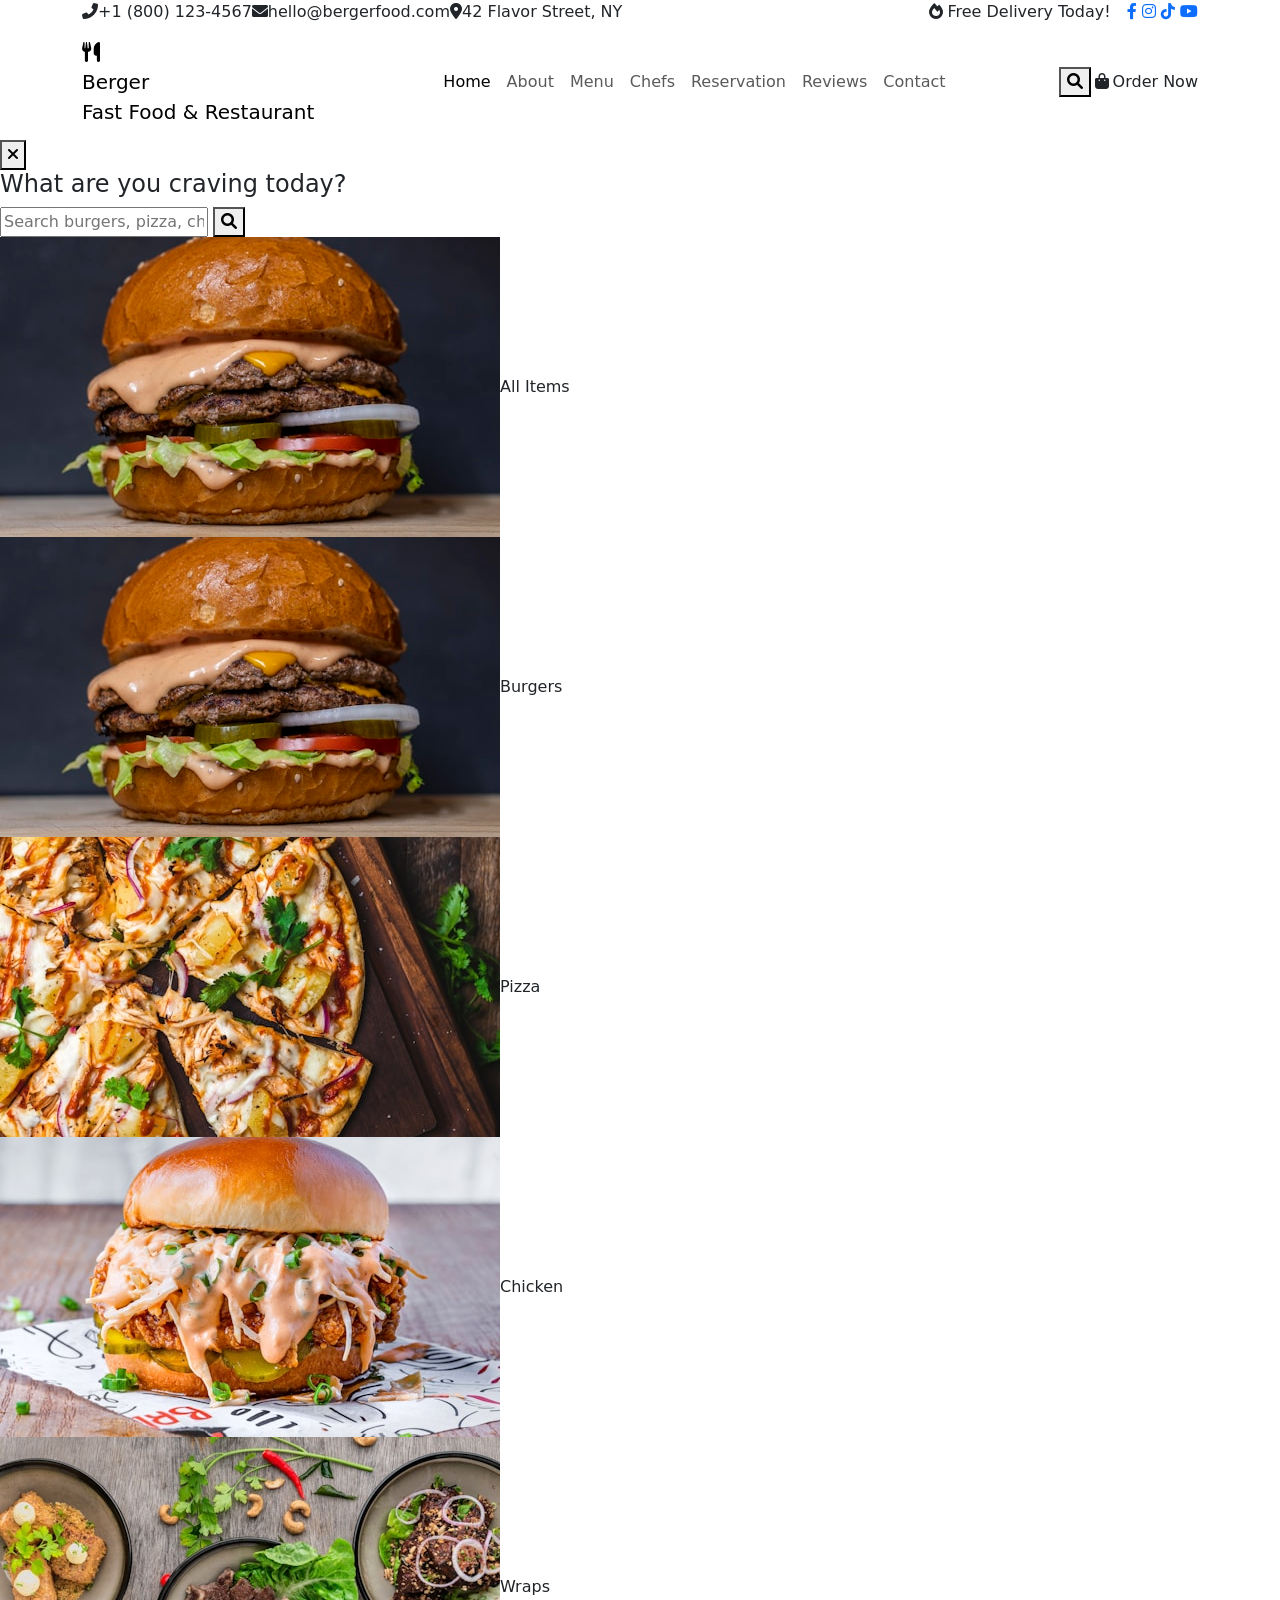
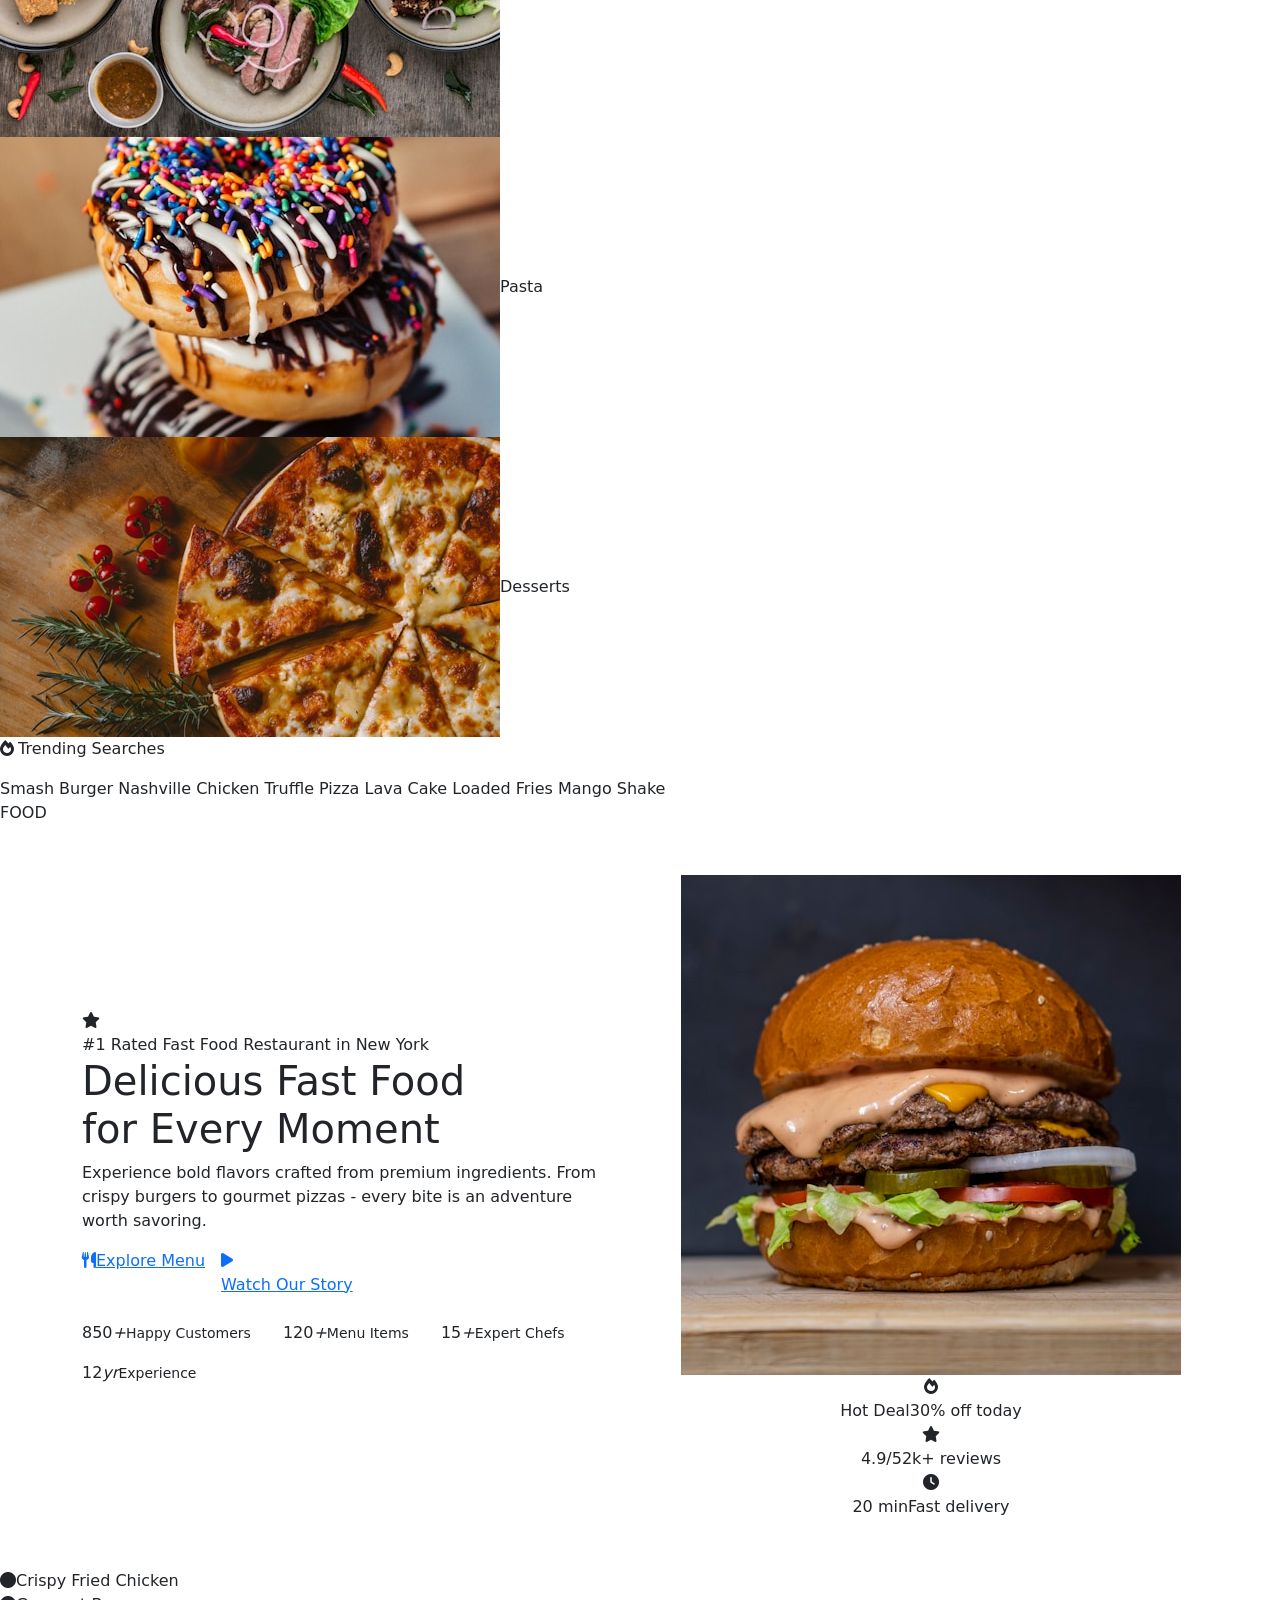
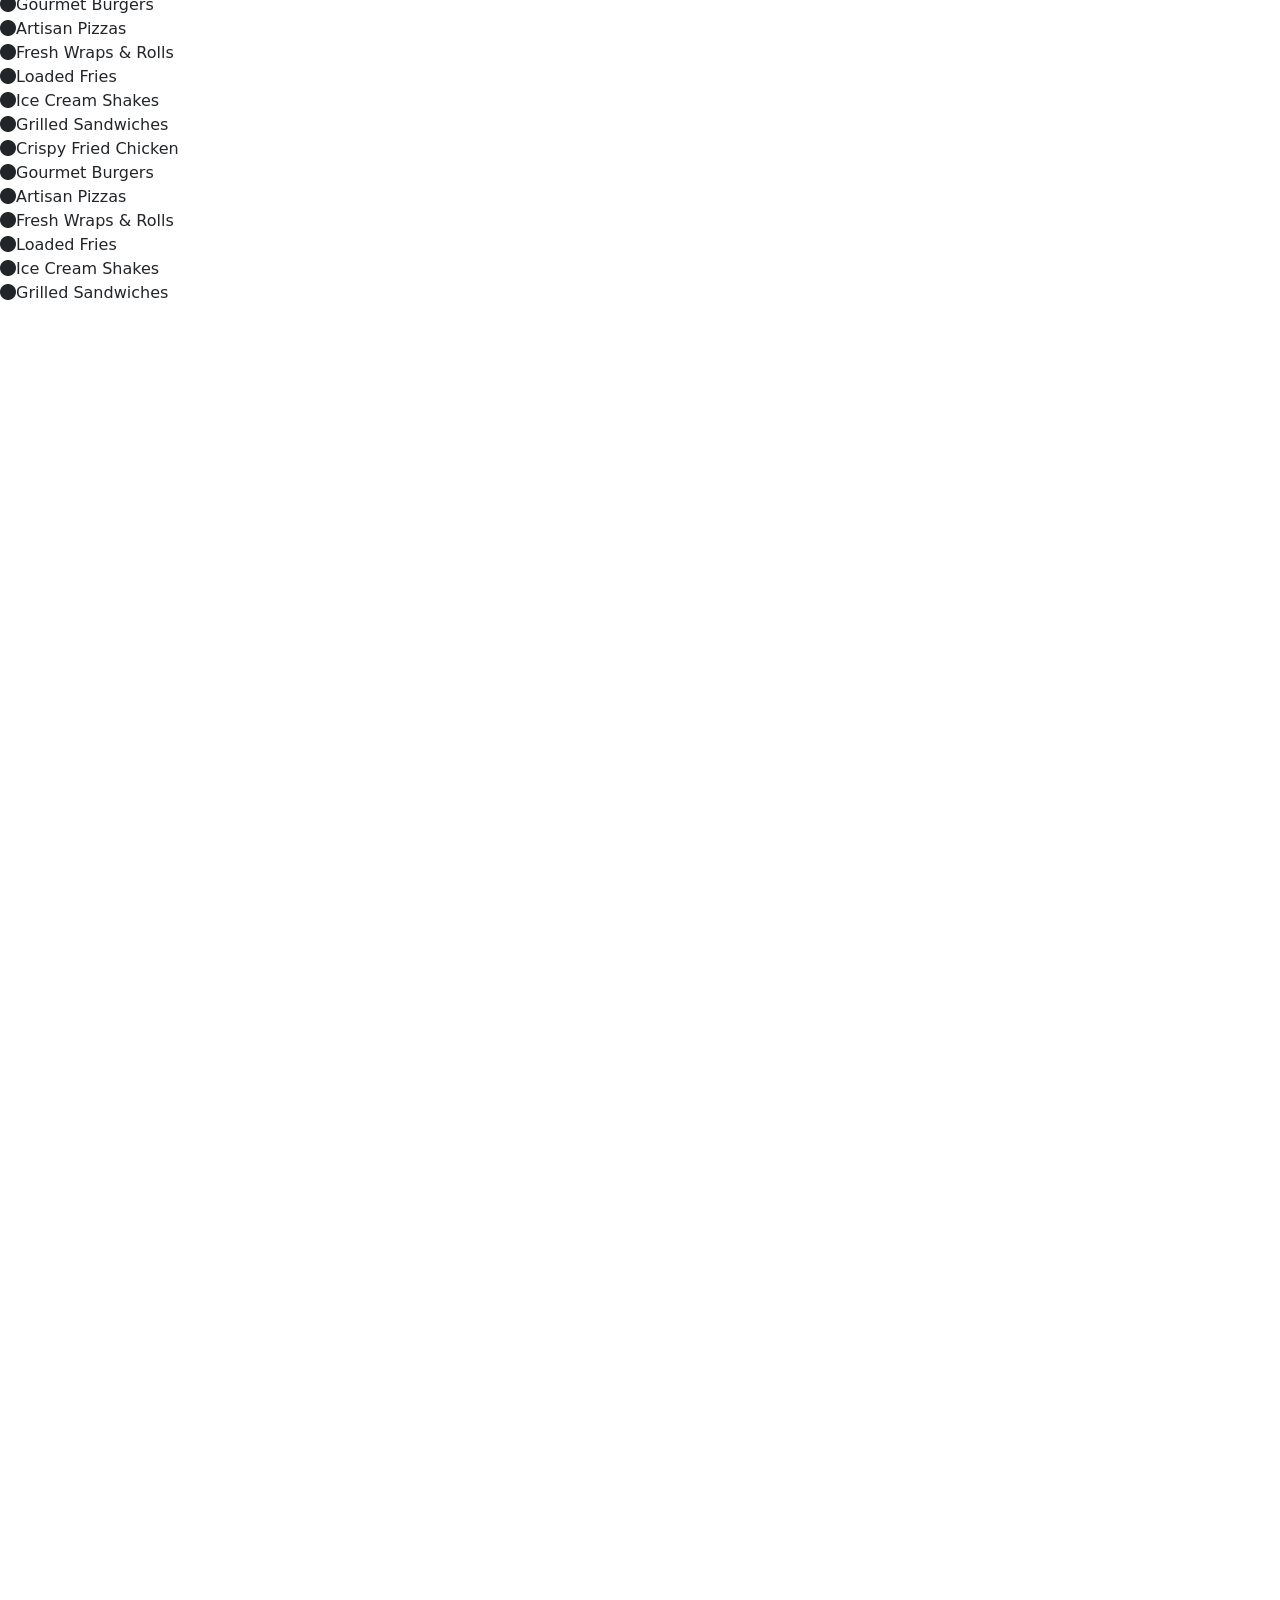
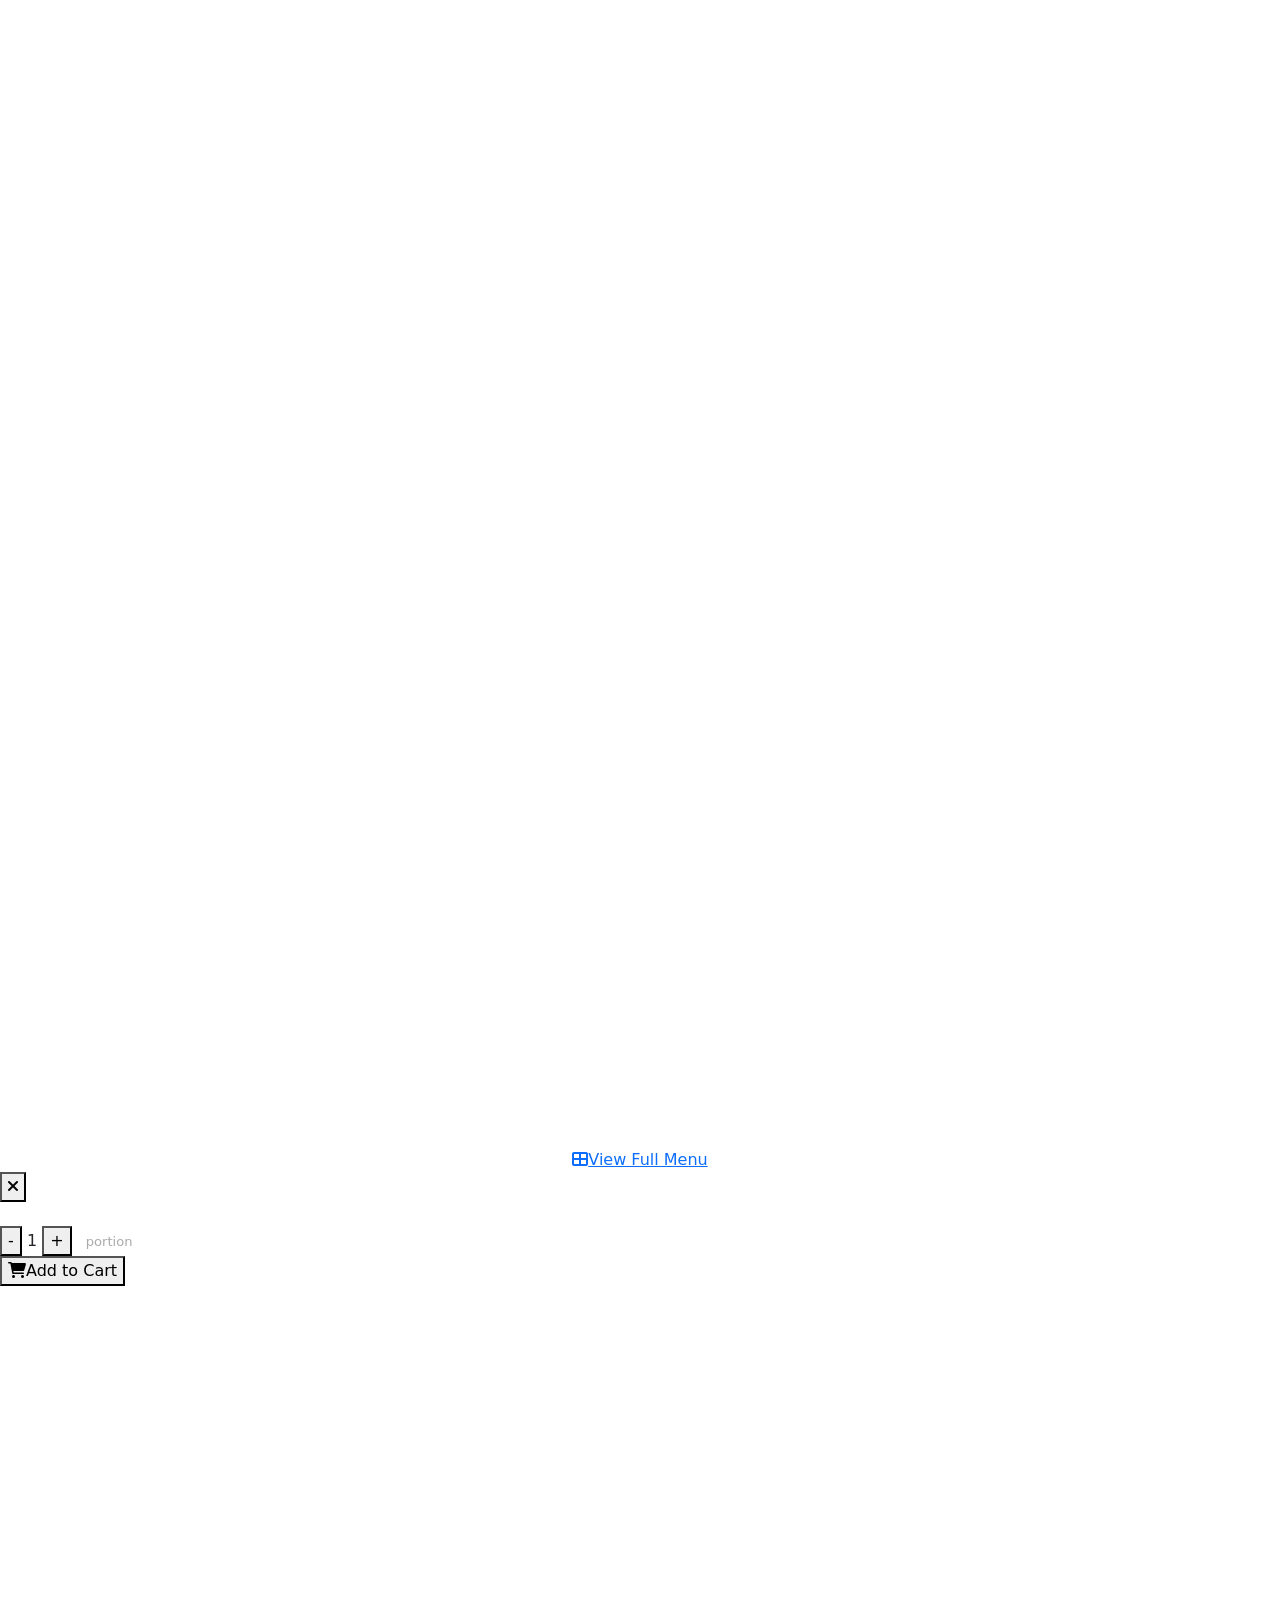
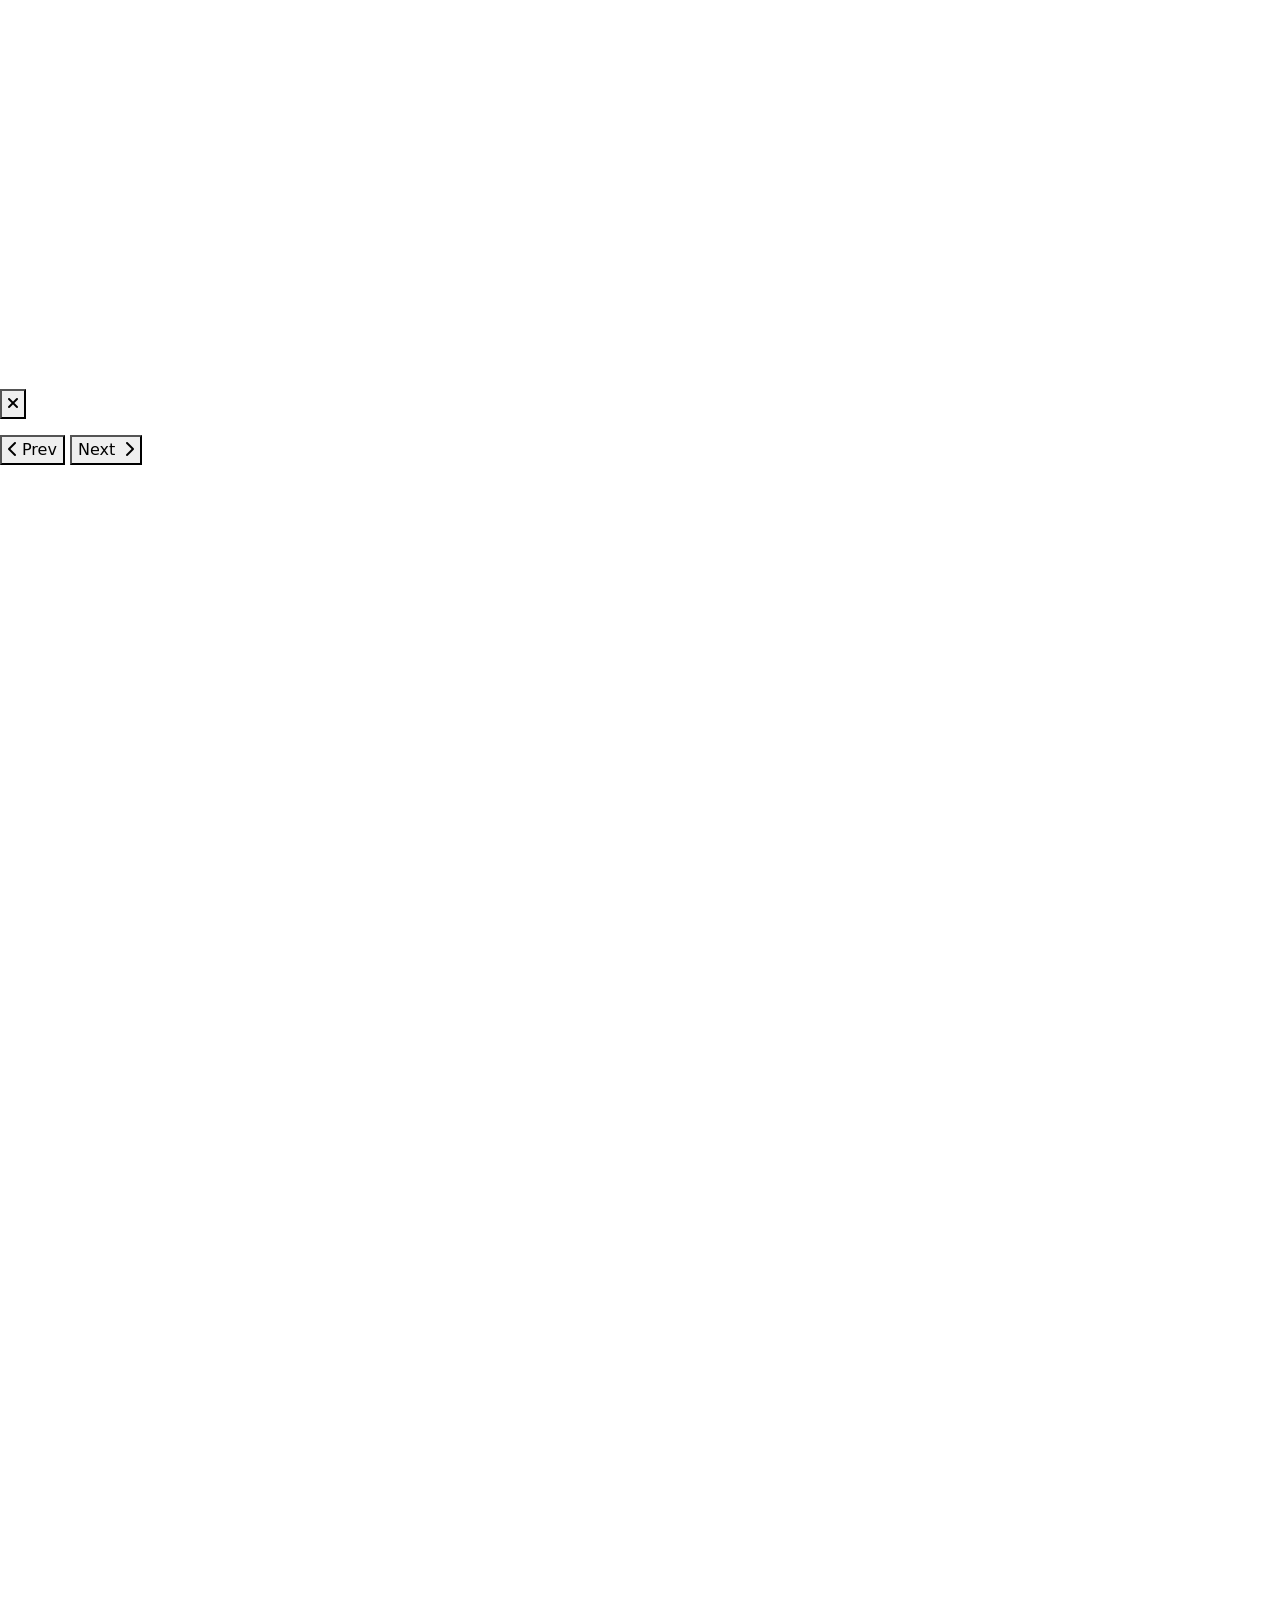
==== commit f92aeaf2: "mengganti nama brand" ====
--- a/sarab/index.html
+++ b/sarab/index.html
@@ -4,9 +4,9 @@
       <meta charset="UTF-8">
       <meta http-equiv="X-UA-Compatible" content="IE=edge">
       <meta name="viewport" content="width=device-width, initial-scale=1">
-      <meta name="author" content="Sarab">
-      <meta name="description" content="Sarab - Fast Food & Restaurant HTML Template">
-      <title>Sarab - Fast Food & Restaurant HTML Template</title>
+      <meta name="author" content="Berger">
+      <meta name="description" content="Berger - Fast Food & Restaurant HTML Template">
+      <title>Berger - Fast Food & Restaurant HTML Template</title>
       <link href="https://fonts.googleapis.com/css2?family=Playfair+Display:wght@400;700;900&family=Poppins:wght@300;400;500;600;700&family=Dancing+Script:wght@700&display=swap" rel="stylesheet"/>
       <!-- Bootstrap 5.3 -->
       <link href="css/bootstrap.min.css" rel="stylesheet"/>
@@ -30,7 +30,7 @@
             <div class="d-flex justify-content-between align-items-center flex-wrap gap-2">
                <div class="top-contact d-flex flex-wrap">
                   <span><i class="fas fa-phone-alt"></i>+1 (800) 123-4567</span>
-                  <span><i class="fas fa-envelope"></i>hello@sarabfood.com</span>
+                  <span><i class="fas fa-envelope"></i>hello@bergerfood.com</span>
                   <span><i class="fas fa-map-marker-alt"></i>42 Flavor Street, NY</span>
                </div>
                <div class="d-flex align-items-center gap-3">
@@ -54,7 +54,7 @@
                <div class="blogo">
                   <div class="bico"><i class="fas fa-utensils"></i></div>
                   <div>
-                     <div class="bname">Sar<span>ab</span></div>
+                     <div class="bname">Ber<span>ger</span></div>
                      <div class="bsub">Fast Food & Restaurant</div>
                   </div>
                </div>
@@ -271,7 +271,7 @@
                   <span class="slbl">Our Story</span>
                   <h2 class="stitle text-start">We Invite You to Visit<br/>Our <span>Food Restaurant</span></h2>
                   <div class="sline lft"></div>
-                  <p class="sdesc mb-4">Founded in 2012, Sarab began as a small corner joint with a big dream - to serve food that brings people together. Today we're proud to serve thousands of happy customers every week with the same passion that started it all.</p>
+                  <p class="sdesc mb-4">Founded in 2012, Berger began as a small corner joint with a big dream - to serve food that brings people together. Today we're proud to serve thousands of happy customers every week with the same passion that started it all.</p>
                   <div class="mb-4">
                      <div class="fti">
                         <div class="ftico r"><i class="fas fa-leaf"></i></div>
@@ -648,7 +648,7 @@
                   <div class="tl-left">
                      <div class="tlyear">2012</div>
                      <h5>Evolution of Restaurants</h5>
-                     <p>Sarab opens its first 20-seat diner on Flavor Street. Within 3 months, lines stretch around the block every evening as word of our food spreads.</p>
+                     <p>Berger opens its first 20-seat diner on Flavor Street. Within 3 months, lines stretch around the block every evening as word of our food spreads.</p>
                   </div>
                   <div class="tl-center">
                      <div class="tldot"></div>
@@ -656,7 +656,7 @@
                   <div class="tl-right">
                      <div class="tlyear">2012</div>
                      <h5>Evolution of Restaurants</h5>
-                     <p>Sarab opens its first 20-seat diner on Flavor Street. Within 3 months, lines stretch around the block every evening as word of our food spreads.</p>
+                     <p>Berger opens its first 20-seat diner on Flavor Street. Within 3 months, lines stretch around the block every evening as word of our food spreads.</p>
                   </div>
                </div>
                <!-- EVEN ? text on RIGHT -->
@@ -840,7 +840,7 @@
                      <h5 style="color:#fff;margin-bottom:18px;font-family:'Poppins',sans-serif;font-size:.95rem;font-weight:700;"><i class="fas fa-map-marker-alt me-2" style="color:var(--secondary);"></i>Find Us</h5>
                      <div class="hrsrow"><span class="hrsday"><i class="fas fa-location-dot me-2" style="color:var(--secondary);"></i>Address</span><span class="hrstime" style="font-size:.8rem;">42 Flavor Street, NY</span></div>
                      <div class="hrsrow"><span class="hrsday"><i class="fas fa-phone me-2" style="color:var(--secondary);"></i>Phone</span><span class="hrstime" style="font-size:.8rem;">+1 (800) 123-4567</span></div>
-                     <div class="hrsrow"><span class="hrsday"><i class="fas fa-envelope me-2" style="color:var(--secondary);"></i>Email</span><span class="hrstime" style="font-size:.8rem;">hello@sarabfood.com</span></div>
+                     <div class="hrsrow"><span class="hrsday"><i class="fas fa-envelope me-2" style="color:var(--secondary);"></i>Email</span><span class="hrstime" style="font-size:.8rem;">hello@bergerfood.com</span></div>
                   </div>
                </div>
             </div>
@@ -876,7 +876,7 @@
                      <div class="tescard">
                         <div class="tesq">"</div>
                         <div class="tess"><i class="fas fa-star"></i><i class="fas fa-star"></i><i class="fas fa-star"></i><i class="fas fa-star"></i><i class="fas fa-star"></i></div>
-                        <p class="testxt">Ordered delivery and the food arrived hot and fresh in 22 minutes. Portions are generous. Sarab has become my go-to comfort food spot without question.</p>
+                        <p class="testxt">Ordered delivery and the food arrived hot and fresh in 22 minutes. Portions are generous. Berger has become my go-to comfort food spot without question.</p>
                         <div class="tesauth">
                            <img src="img/testimonial/2.jpg" alt=""/>
                            <div>
@@ -1099,7 +1099,7 @@
                      </div>
                      <div class="ctitem">
                         <div class="cticon"><i class="fas fa-envelope"></i></div>
-                        <div class="ctinfo"><strong>Email</strong><span>hello@sarabfood.com</span></div>
+                        <div class="ctinfo"><strong>Email</strong><span>hello@bergerfood.com</span></div>
                      </div>
                      <div class="ctitem">
                         <div class="cticon"><i class="fas fa-clock"></i></div>
@@ -1191,7 +1191,7 @@
                   </div>
                   <div class="fci">
                      <div class="fciico"><i class="fas fa-envelope"></i></div>
-                     <div class="fciinfo"><strong>Email</strong>hello@sarabfood.com</div>
+                     <div class="fciinfo"><strong>Email</strong>hello@bergerfood.com</div>
                   </div>
                   <div class="fci">
                      <div class="fciico"><i class="fas fa-clock"></i></div>
@@ -1203,7 +1203,7 @@
          <div class="fbot">
             <div class="container">
                <div class="d-flex justify-content-between align-items-center flex-wrap gap-2">
-                  <p>&copy 2026 <span>Sarab Restaurant</span>. All Rights Reserved by <a target="_blank" class="mx-0 fw-bold text-success" href="https://bestwpware.com/">Bestwpware</a>. Made with <span><i class="fas fa-heart"></i></span>  <br>Distributed by <a target="_blank" class="mx-0 fw-bold text-success" href="https://themewagon.com">ThemeWagon</a></p>
+                  <p>&copy 2026 <span>Berger Restaurant</span>. All Rights Reserved by <a target="_blank" class="mx-0 fw-bold text-success" href="https://bestwpware.com/">Bestwpware</a>. Made with <span><i class="fas fa-heart"></i></span>  <br>Distributed by <a target="_blank" class="mx-0 fw-bold text-success" href="https://themewagon.com">ThemeWagon</a></p>
                   <div><a href="#">Privacy Policy</a><a href="#">Terms</a><a href="#">Cookies</a></div>
                </div>
             </div>
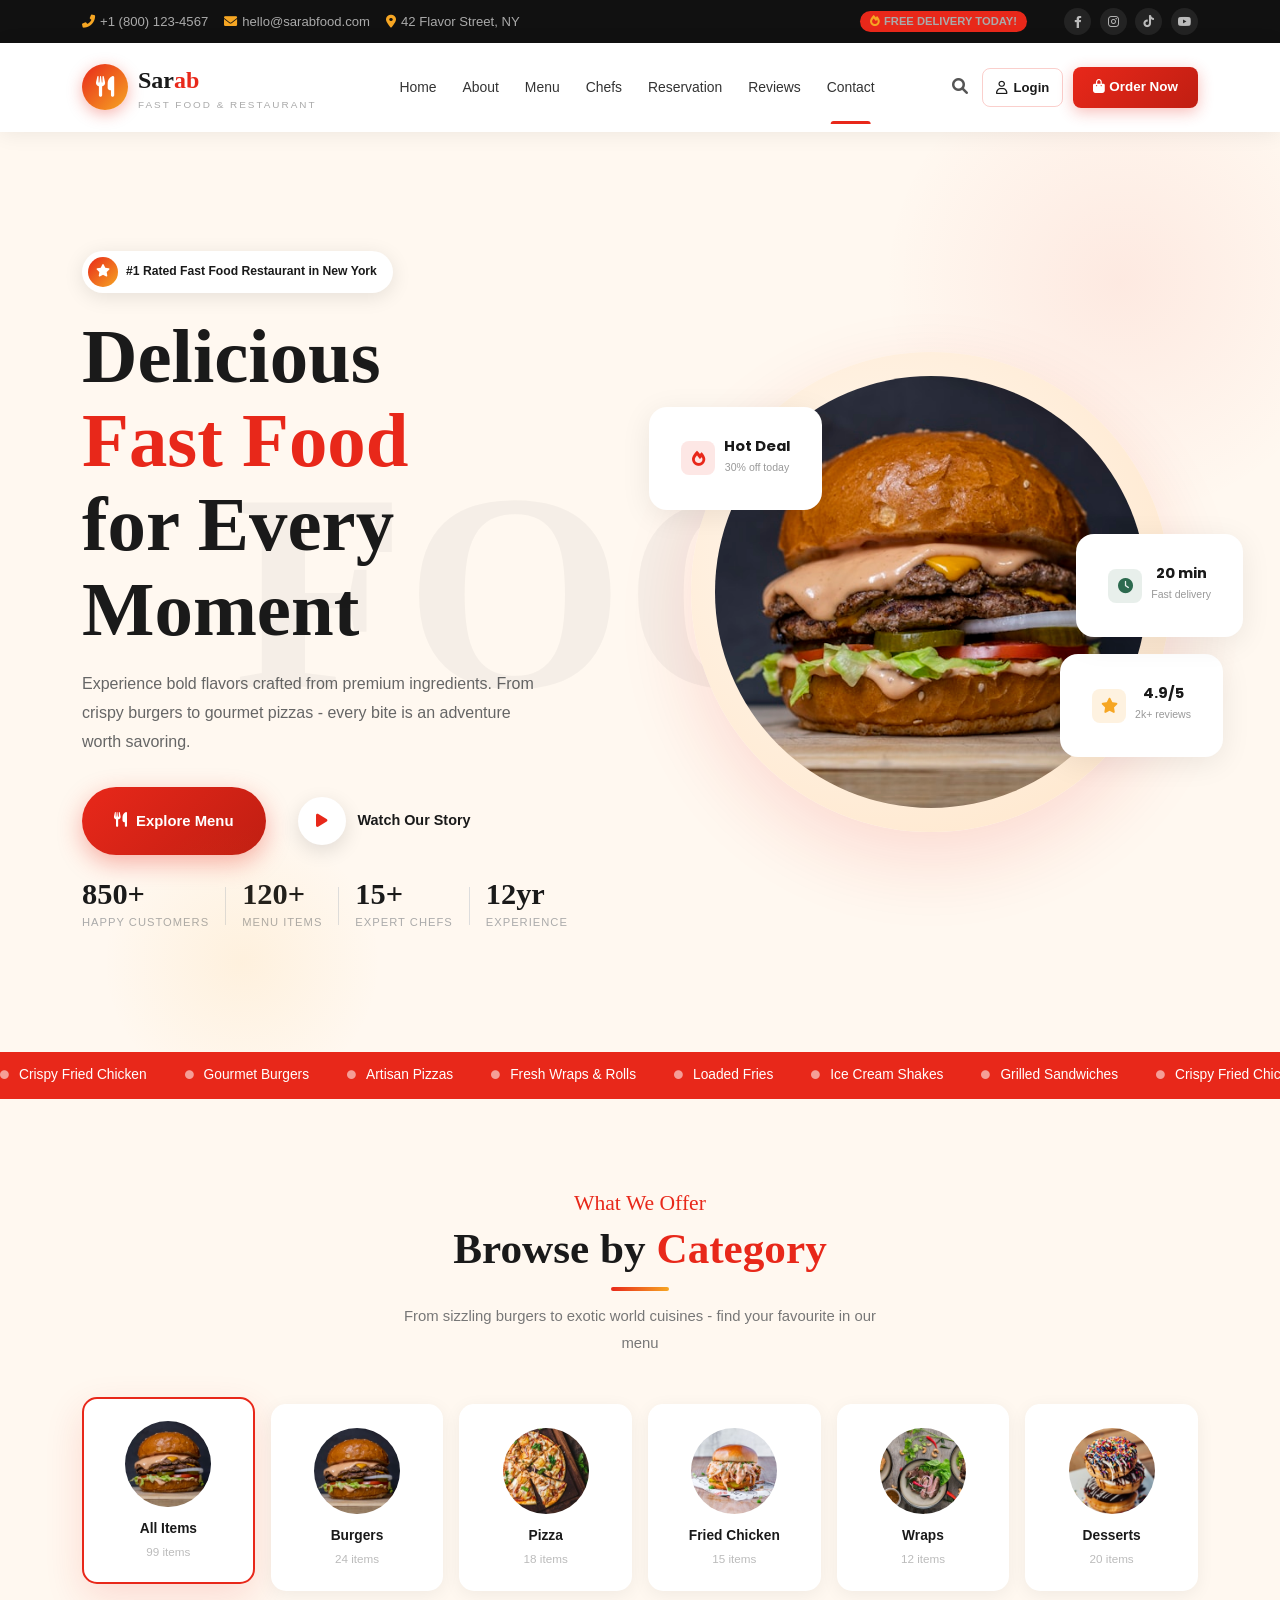
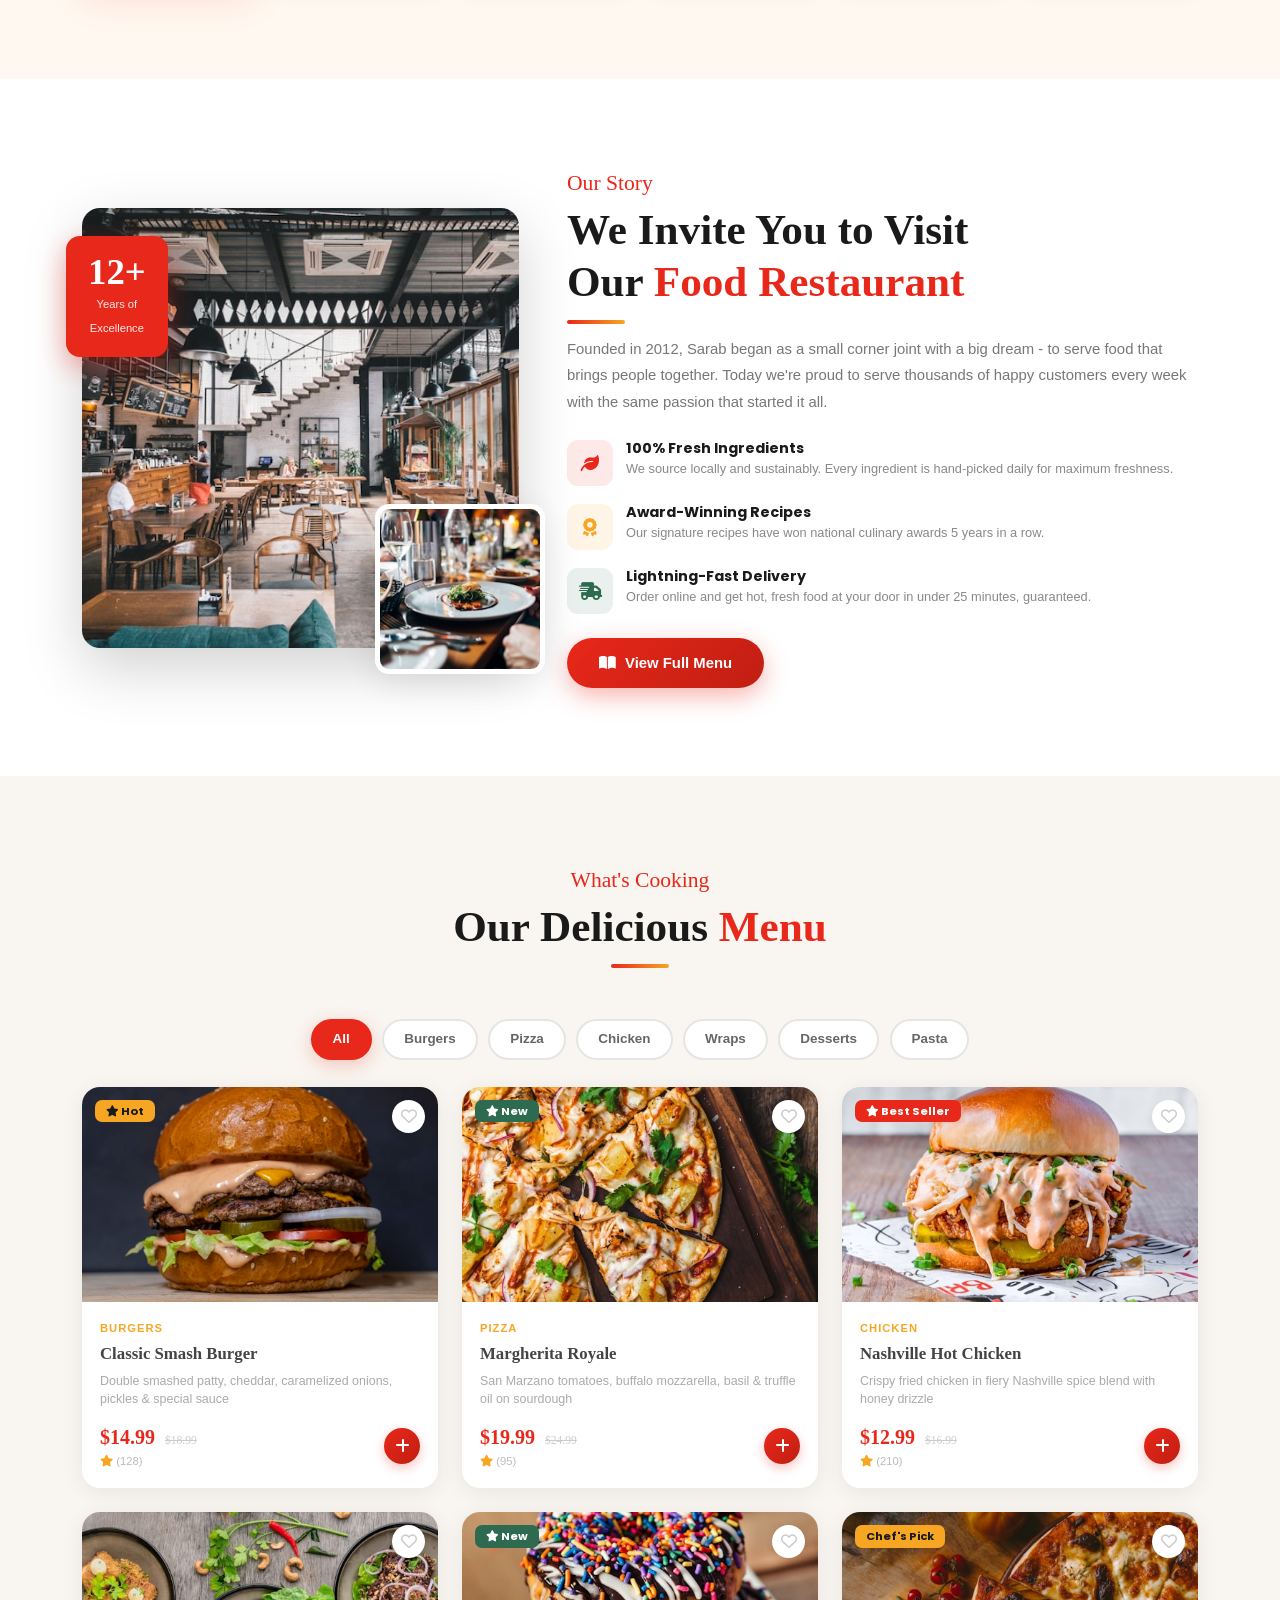
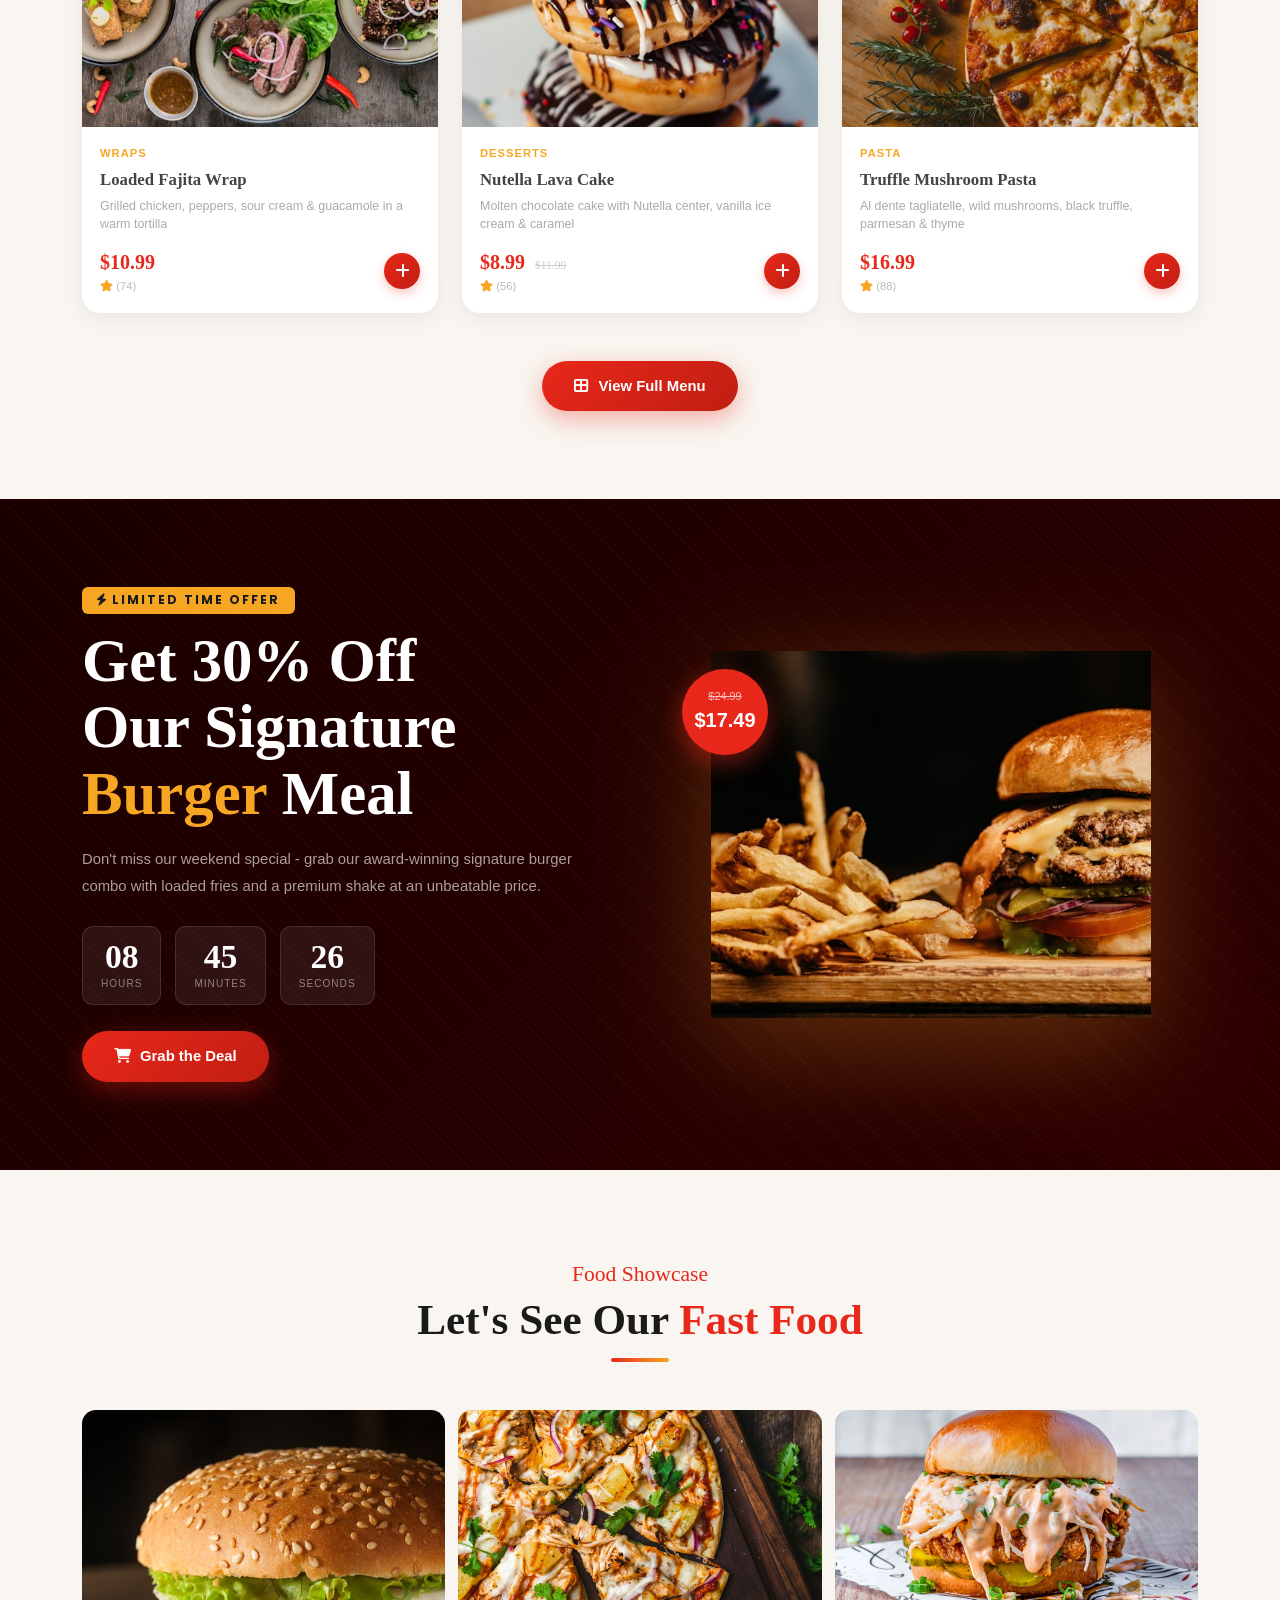
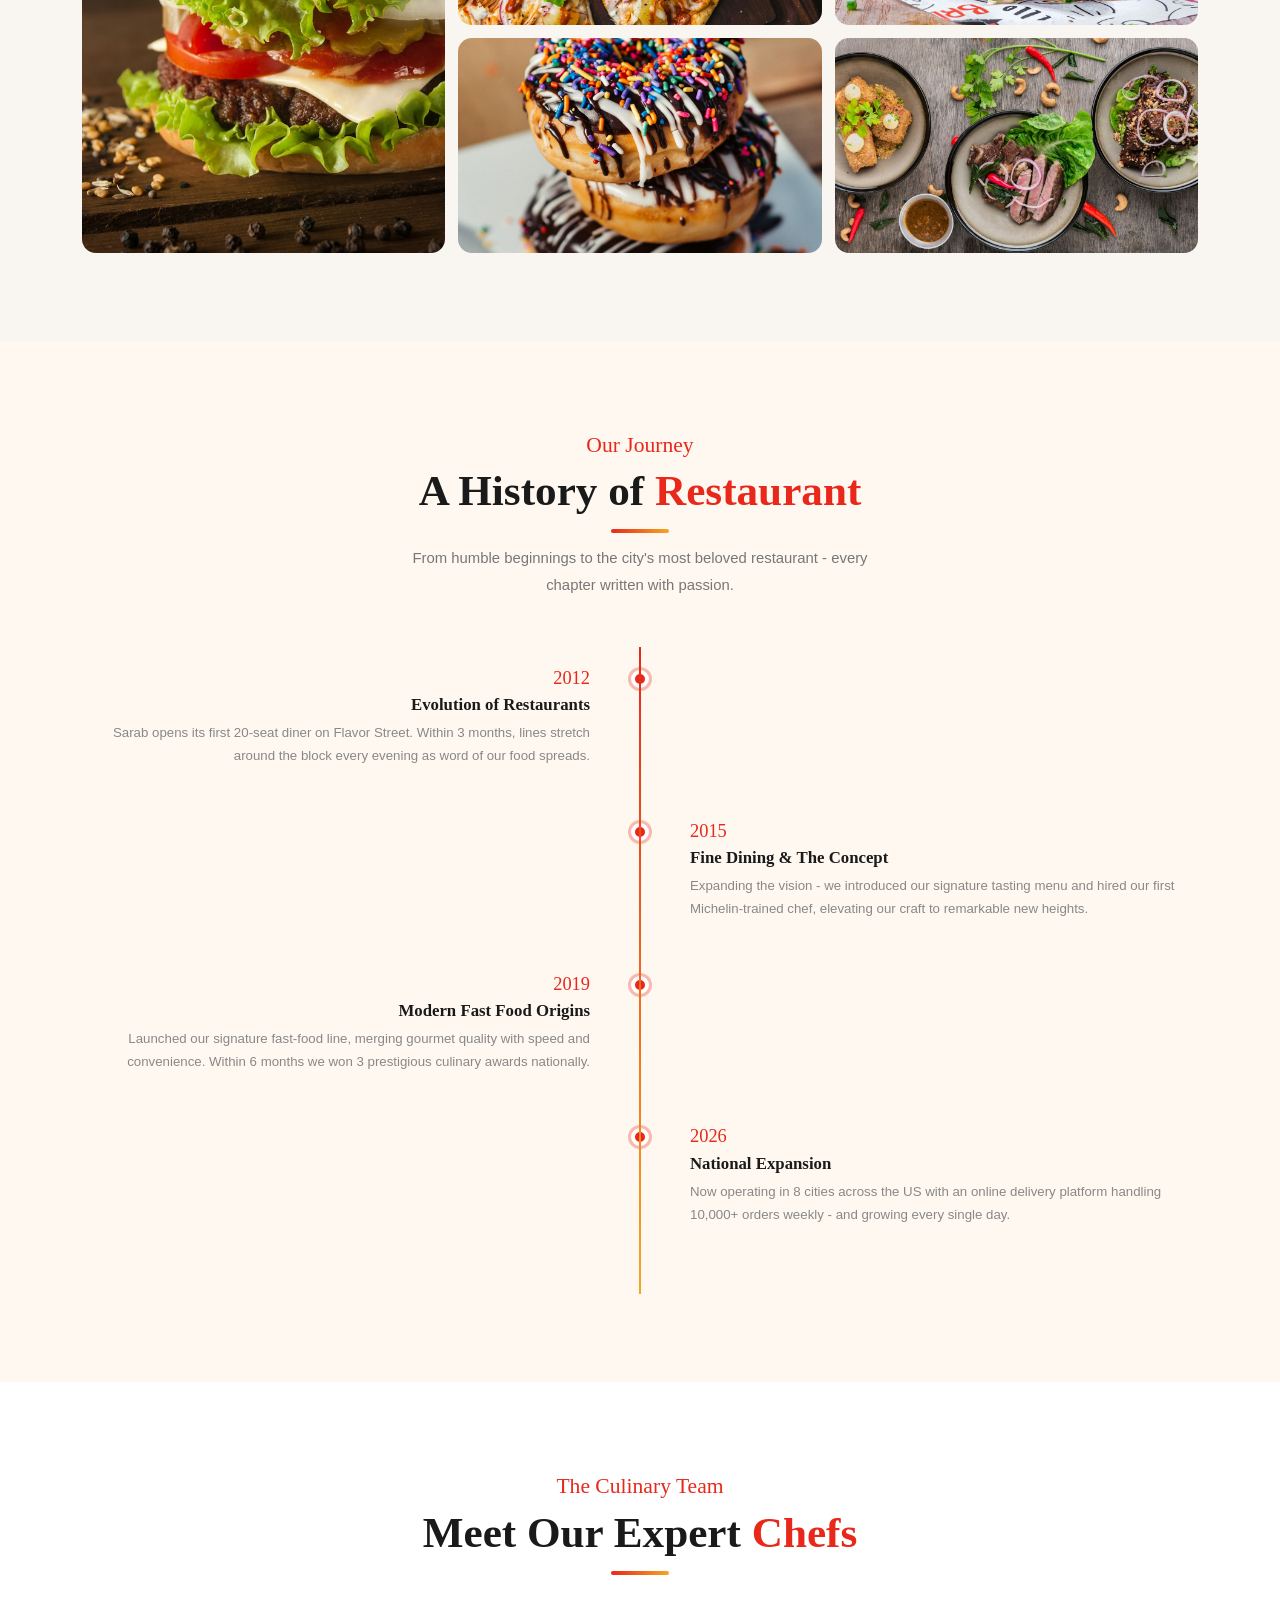
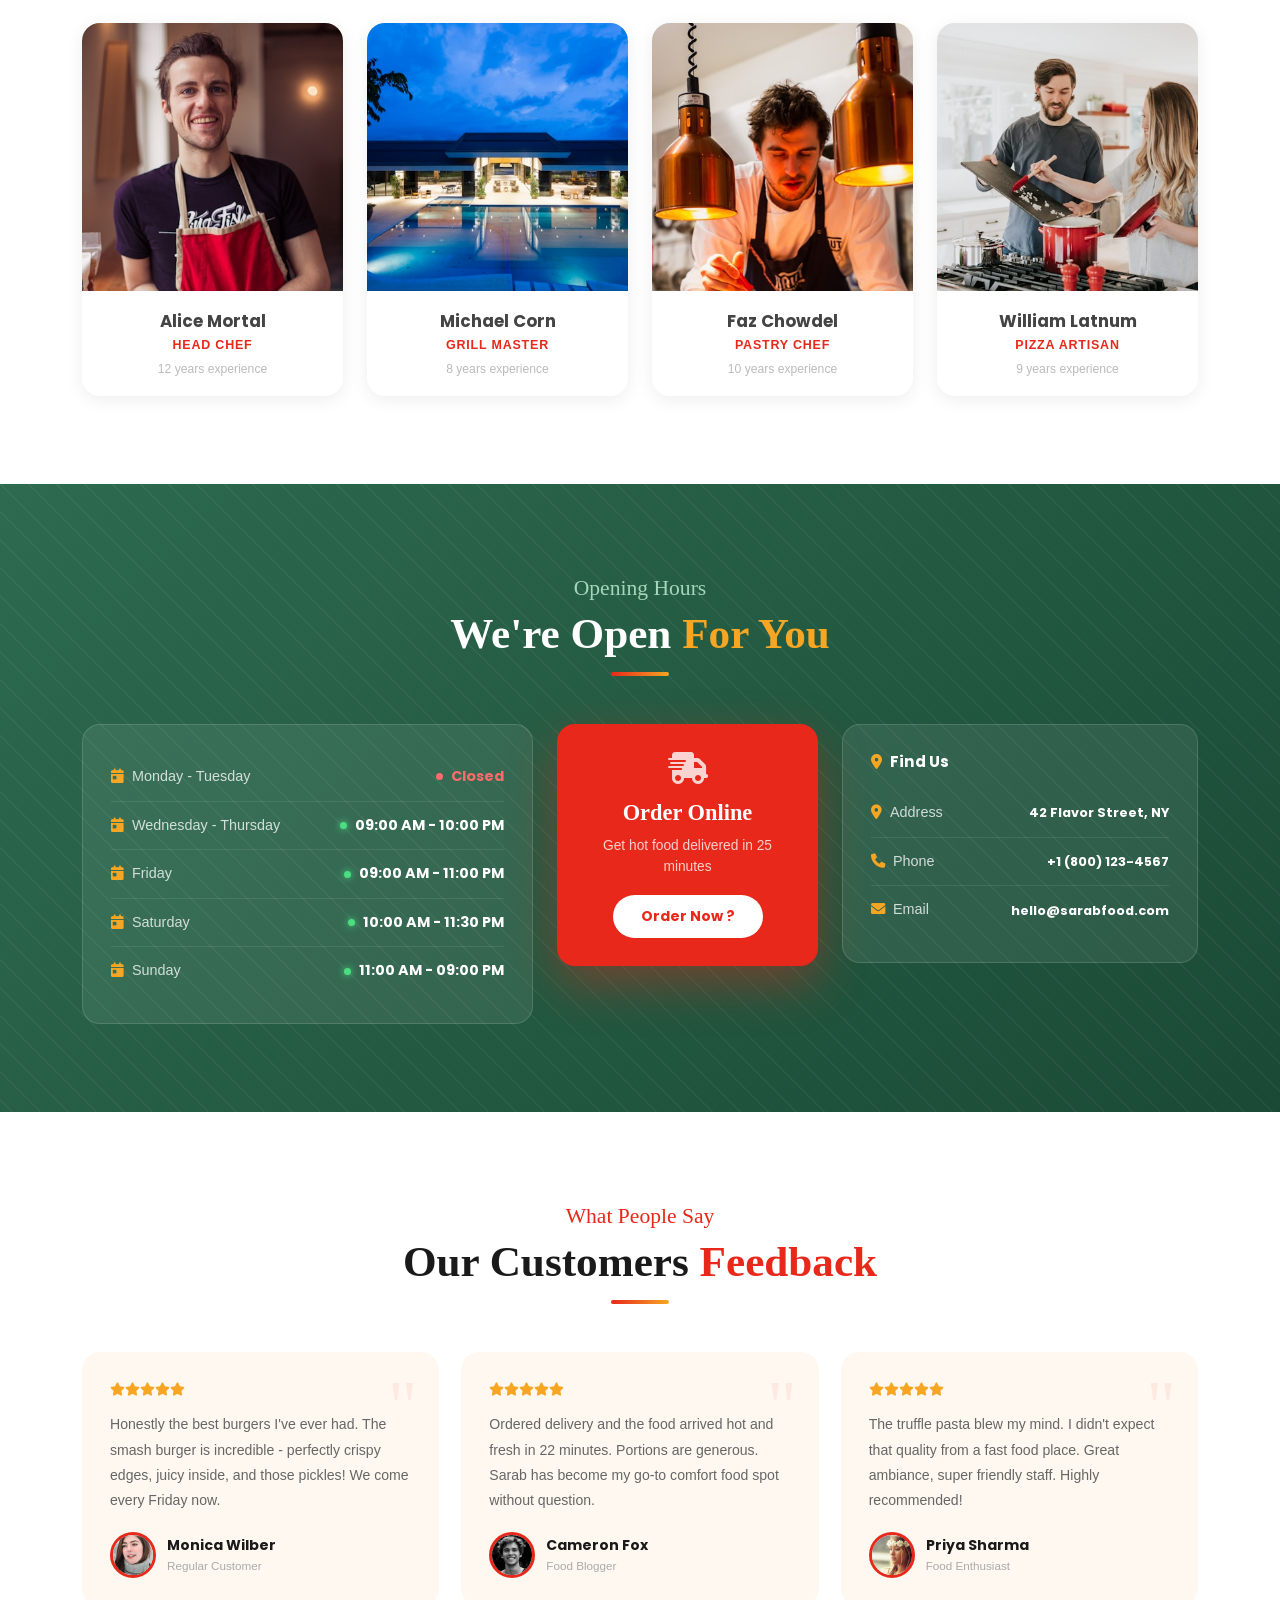
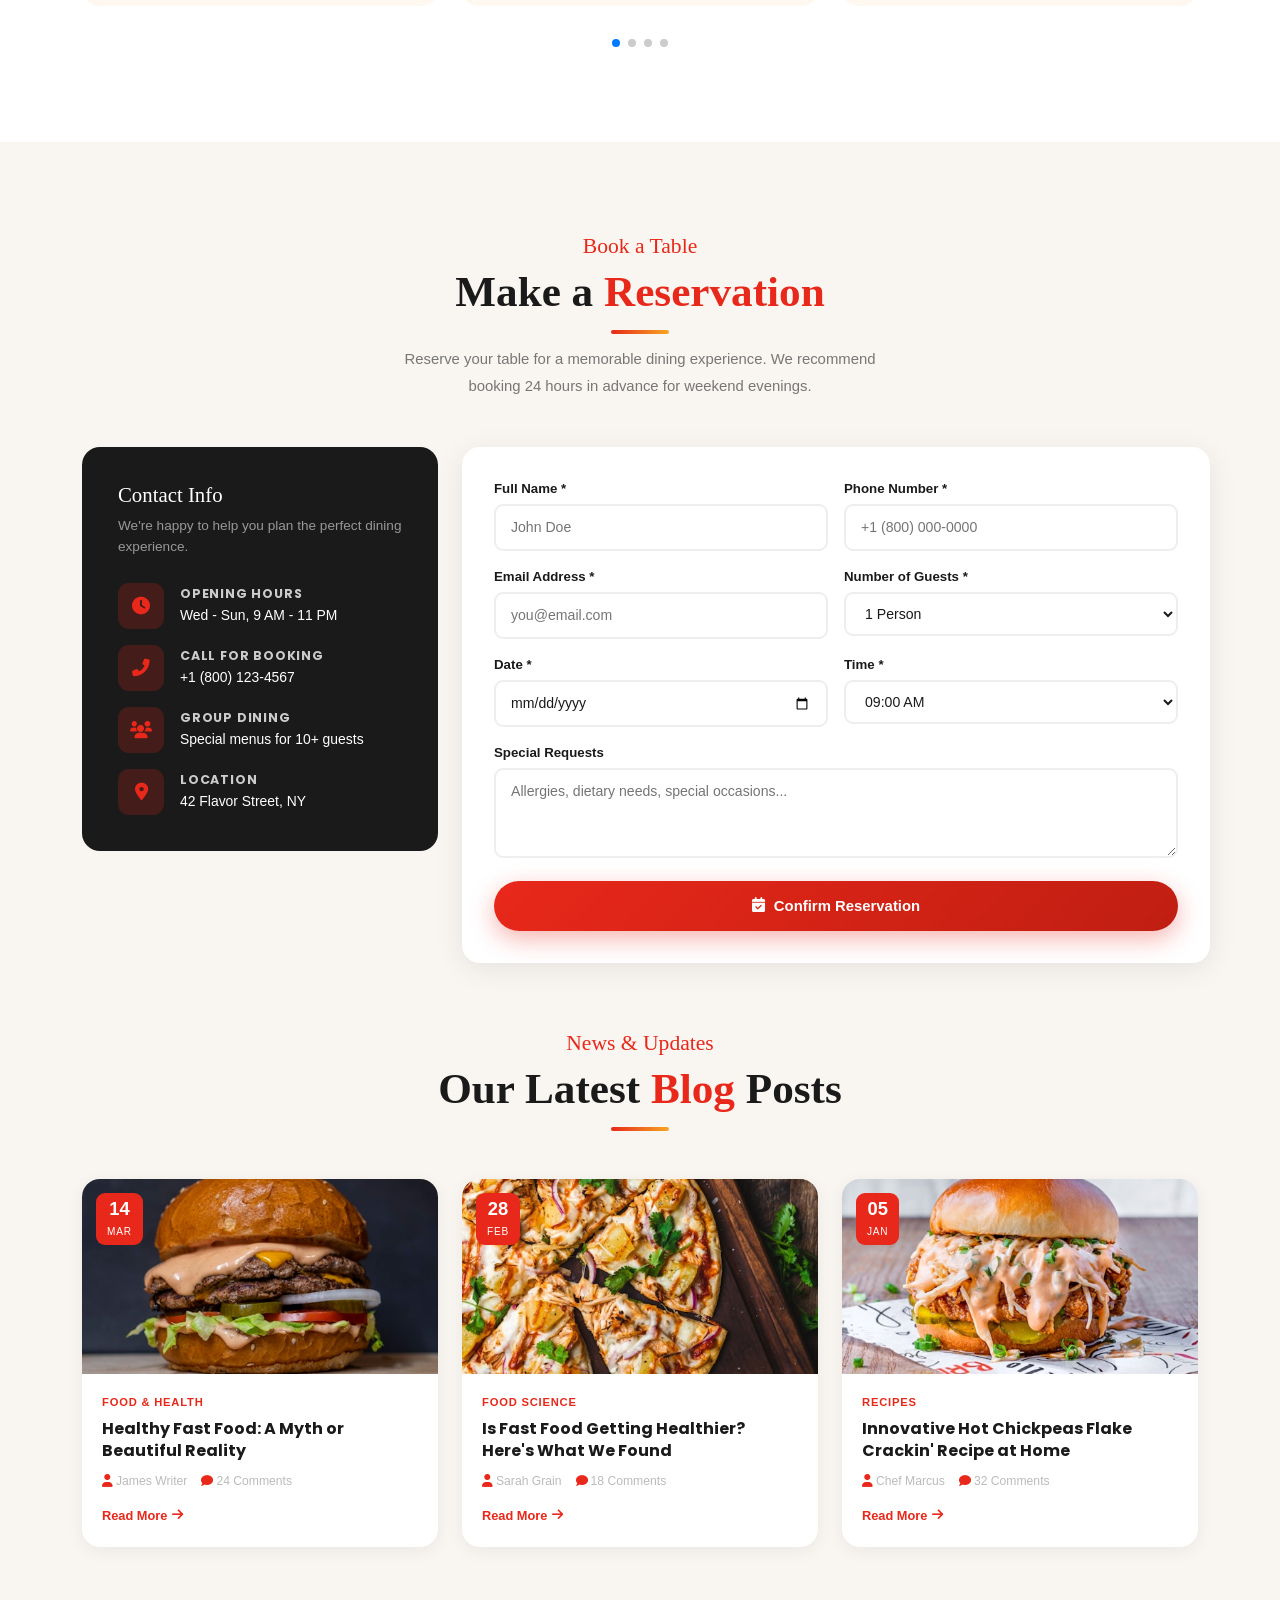
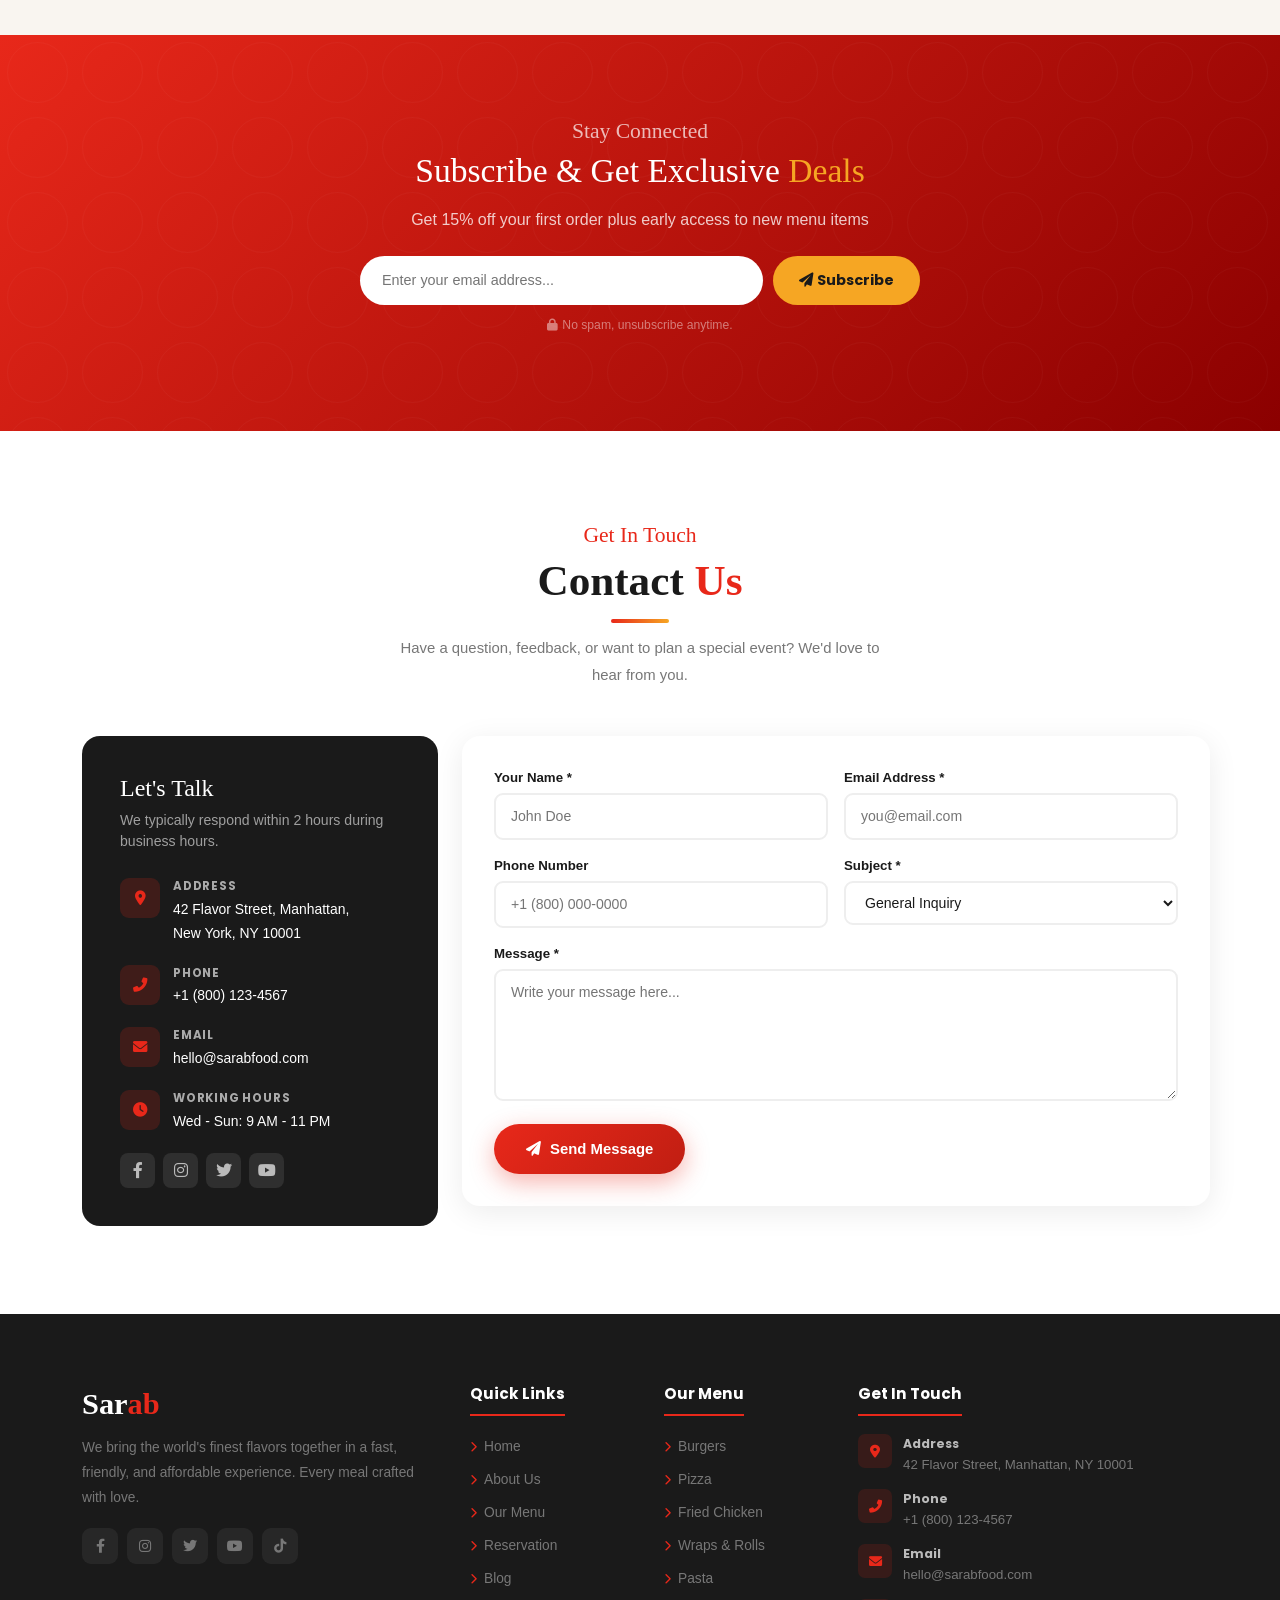
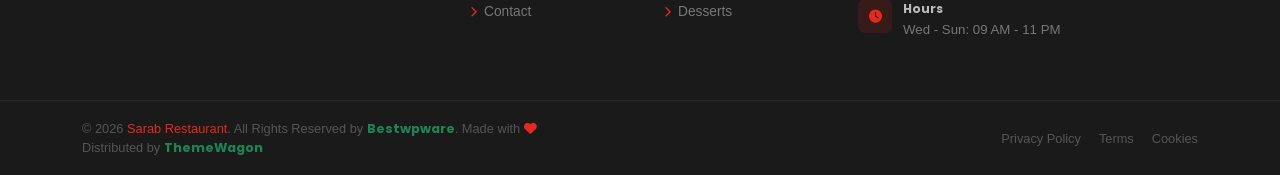
==== commit a631965f: "menambahkan fitur login" ====
--- a/sarab/index.html
+++ b/sarab/index.html
@@ -4,9 +4,9 @@
       <meta charset="UTF-8">
       <meta http-equiv="X-UA-Compatible" content="IE=edge">
       <meta name="viewport" content="width=device-width, initial-scale=1">
-      <meta name="author" content="Berger">
-      <meta name="description" content="Berger - Fast Food & Restaurant HTML Template">
-      <title>Berger - Fast Food & Restaurant HTML Template</title>
+      <meta name="author" content="Sarab">
+      <meta name="description" content="Sarab - Fast Food & Restaurant HTML Template">
+      <title>Sarab - Fast Food & Restaurant HTML Template</title>
       <link href="https://fonts.googleapis.com/css2?family=Playfair+Display:wght@400;700;900&family=Poppins:wght@300;400;500;600;700&family=Dancing+Script:wght@700&display=swap" rel="stylesheet"/>
       <!-- Bootstrap 5.3 -->
       <link href="css/bootstrap.min.css" rel="stylesheet"/>
@@ -30,7 +30,7 @@
             <div class="d-flex justify-content-between align-items-center flex-wrap gap-2">
                <div class="top-contact d-flex flex-wrap">
                   <span><i class="fas fa-phone-alt"></i>+1 (800) 123-4567</span>
-                  <span><i class="fas fa-envelope"></i>hello@bergerfood.com</span>
+                  <span><i class="fas fa-envelope"></i>hello@sarabfood.com</span>
                   <span><i class="fas fa-map-marker-alt"></i>42 Flavor Street, NY</span>
                </div>
                <div class="d-flex align-items-center gap-3">
@@ -54,7 +54,7 @@
                <div class="blogo">
                   <div class="bico"><i class="fas fa-utensils"></i></div>
                   <div>
-                     <div class="bname">Ber<span>ger</span></div>
+                     <div class="bname">Sar<span>ab</span></div>
                      <div class="bsub">Fast Food & Restaurant</div>
                   </div>
                </div>
@@ -75,6 +75,9 @@
                <div class="d-flex align-items-center gap-1">
                   <!-- FIX 1: Search button -->
                   <button id="navSearchBtn" title="Search"><i class="fas fa-search"></i></button>
+                  <button id="loginBtn" class="login-nav-btn" type="button">
+                     <i class="far fa-user"></i><span id="loginBtnText">Login</span>
+                  </button>
                   <a href="#menu" class="nav-link nav-cta"><i class="fas fa-shopping-bag me-1"></i>Order Now</a>
                </div>
             </div>
@@ -123,6 +126,49 @@
                <span class="ttag">Lava Cake</span>
                <span class="ttag">Loaded Fries</span>
                <span class="ttag">Mango Shake</span>
+            </div>
+         </div>
+      </div>
+      <!-- LOGIN MODAL -->
+      <div id="loginModal" class="login-modal" aria-hidden="true">
+         <div class="login-card" role="dialog" aria-modal="true" aria-labelledby="loginTitle">
+            <button class="login-close" id="loginClose" type="button" aria-label="Close login">
+               <i class="fas fa-times"></i>
+            </button>
+            <div class="login-brand"><i class="fas fa-utensils"></i></div>
+            <div id="loginFormView">
+               <span class="login-eyebrow">Welcome back</span>
+               <h3 id="loginTitle">Login to Sarab</h3>
+               <p class="login-subtitle">Sign in to order faster and manage your reservations.</p>
+               <form id="loginForm" novalidate>
+                  <label class="login-label" for="loginEmail">Email Address</label>
+                  <div class="login-input-wrap">
+                     <i class="far fa-envelope"></i>
+                     <input id="loginEmail" type="email" placeholder="you@email.com" autocomplete="email" required/>
+                  </div>
+                  <label class="login-label" for="loginPassword">Password</label>
+                  <div class="login-input-wrap">
+                     <i class="fas fa-lock"></i>
+                     <input id="loginPassword" type="password" placeholder="Enter your password" autocomplete="current-password" required/>
+                     <button id="togglePassword" class="password-toggle" type="button" aria-label="Show password"><i class="far fa-eye"></i></button>
+                  </div>
+                  <label class="remember-login">
+                     <input id="rememberLogin" type="checkbox"/> Remember me
+                  </label>
+                  <div id="loginError" class="login-message error" role="alert"></div>
+                  <button class="login-submit" type="submit"><i class="fas fa-sign-in-alt"></i> Login</button>
+               </form>
+               <div class="demo-account">
+                  <strong>Demo account</strong>
+                  <span>admin@sarabfood.com / sarab123</span>
+               </div>
+            </div>
+            <div id="accountView" class="account-view">
+               <div class="account-avatar"><i class="fas fa-user"></i></div>
+               <span class="login-eyebrow">You are logged in</span>
+               <h3 id="accountName">Welcome!</h3>
+               <p id="accountEmail" class="login-subtitle"></p>
+               <button id="logoutBtn" class="login-submit logout-btn" type="button"><i class="fas fa-sign-out-alt"></i> Logout</button>
             </div>
          </div>
       </div>
@@ -271,7 +317,7 @@
                   <span class="slbl">Our Story</span>
                   <h2 class="stitle text-start">We Invite You to Visit<br/>Our <span>Food Restaurant</span></h2>
                   <div class="sline lft"></div>
-                  <p class="sdesc mb-4">Founded in 2012, Berger began as a small corner joint with a big dream - to serve food that brings people together. Today we're proud to serve thousands of happy customers every week with the same passion that started it all.</p>
+                  <p class="sdesc mb-4">Founded in 2012, Sarab began as a small corner joint with a big dream - to serve food that brings people together. Today we're proud to serve thousands of happy customers every week with the same passion that started it all.</p>
                   <div class="mb-4">
                      <div class="fti">
                         <div class="ftico r"><i class="fas fa-leaf"></i></div>
@@ -648,7 +694,7 @@
                   <div class="tl-left">
                      <div class="tlyear">2012</div>
                      <h5>Evolution of Restaurants</h5>
-                     <p>Berger opens its first 20-seat diner on Flavor Street. Within 3 months, lines stretch around the block every evening as word of our food spreads.</p>
+                     <p>Sarab opens its first 20-seat diner on Flavor Street. Within 3 months, lines stretch around the block every evening as word of our food spreads.</p>
                   </div>
                   <div class="tl-center">
                      <div class="tldot"></div>
@@ -656,7 +702,7 @@
                   <div class="tl-right">
                      <div class="tlyear">2012</div>
                      <h5>Evolution of Restaurants</h5>
-                     <p>Berger opens its first 20-seat diner on Flavor Street. Within 3 months, lines stretch around the block every evening as word of our food spreads.</p>
+                     <p>Sarab opens its first 20-seat diner on Flavor Street. Within 3 months, lines stretch around the block every evening as word of our food spreads.</p>
                   </div>
                </div>
                <!-- EVEN ? text on RIGHT -->
@@ -840,7 +886,7 @@
                      <h5 style="color:#fff;margin-bottom:18px;font-family:'Poppins',sans-serif;font-size:.95rem;font-weight:700;"><i class="fas fa-map-marker-alt me-2" style="color:var(--secondary);"></i>Find Us</h5>
                      <div class="hrsrow"><span class="hrsday"><i class="fas fa-location-dot me-2" style="color:var(--secondary);"></i>Address</span><span class="hrstime" style="font-size:.8rem;">42 Flavor Street, NY</span></div>
                      <div class="hrsrow"><span class="hrsday"><i class="fas fa-phone me-2" style="color:var(--secondary);"></i>Phone</span><span class="hrstime" style="font-size:.8rem;">+1 (800) 123-4567</span></div>
-                     <div class="hrsrow"><span class="hrsday"><i class="fas fa-envelope me-2" style="color:var(--secondary);"></i>Email</span><span class="hrstime" style="font-size:.8rem;">hello@bergerfood.com</span></div>
+                     <div class="hrsrow"><span class="hrsday"><i class="fas fa-envelope me-2" style="color:var(--secondary);"></i>Email</span><span class="hrstime" style="font-size:.8rem;">hello@sarabfood.com</span></div>
                   </div>
                </div>
             </div>
@@ -876,7 +922,7 @@
                      <div class="tescard">
                         <div class="tesq">"</div>
                         <div class="tess"><i class="fas fa-star"></i><i class="fas fa-star"></i><i class="fas fa-star"></i><i class="fas fa-star"></i><i class="fas fa-star"></i></div>
-                        <p class="testxt">Ordered delivery and the food arrived hot and fresh in 22 minutes. Portions are generous. Berger has become my go-to comfort food spot without question.</p>
+                        <p class="testxt">Ordered delivery and the food arrived hot and fresh in 22 minutes. Portions are generous. Sarab has become my go-to comfort food spot without question.</p>
                         <div class="tesauth">
                            <img src="img/testimonial/2.jpg" alt=""/>
                            <div>
@@ -1099,7 +1145,7 @@
                      </div>
                      <div class="ctitem">
                         <div class="cticon"><i class="fas fa-envelope"></i></div>
-                        <div class="ctinfo"><strong>Email</strong><span>hello@bergerfood.com</span></div>
+                        <div class="ctinfo"><strong>Email</strong><span>hello@sarabfood.com</span></div>
                      </div>
                      <div class="ctitem">
                         <div class="cticon"><i class="fas fa-clock"></i></div>
@@ -1191,7 +1237,7 @@
                   </div>
                   <div class="fci">
                      <div class="fciico"><i class="fas fa-envelope"></i></div>
-                     <div class="fciinfo"><strong>Email</strong>hello@bergerfood.com</div>
+                     <div class="fciinfo"><strong>Email</strong>hello@sarabfood.com</div>
                   </div>
                   <div class="fci">
                      <div class="fciico"><i class="fas fa-clock"></i></div>
@@ -1203,7 +1249,7 @@
          <div class="fbot">
             <div class="container">
                <div class="d-flex justify-content-between align-items-center flex-wrap gap-2">
-                  <p>&copy 2026 <span>Berger Restaurant</span>. All Rights Reserved by <a target="_blank" class="mx-0 fw-bold text-success" href="https://bestwpware.com/">Bestwpware</a>. Made with <span><i class="fas fa-heart"></i></span>  <br>Distributed by <a target="_blank" class="mx-0 fw-bold text-success" href="https://themewagon.com">ThemeWagon</a></p>
+                  <p>&copy 2026 <span>Sarab Restaurant</span>. All Rights Reserved by <a target="_blank" class="mx-0 fw-bold text-success" href="https://bestwpware.com/">Bestwpware</a>. Made with <span><i class="fas fa-heart"></i></span>  <br>Distributed by <a target="_blank" class="mx-0 fw-bold text-success" href="https://themewagon.com">ThemeWagon</a></p>
                   <div><a href="#">Privacy Policy</a><a href="#">Terms</a><a href="#">Cookies</a></div>
                </div>
             </div>
--- a/sarab/css/style.css
+++ b/sarab/css/style.css
@@ -0,0 +1,2650 @@
+:root {
+  --primary: #e8281a;
+  --secondary: #f6a623;
+  --dark: #1a1a1a;
+  --green: #2d6a4f;
+  --cream: #fff8f0;
+  --cream2: #fef0dc;
+  --light: #f9f5f0;
+  --shadow: 0 8px 40px rgba(0, 0, 0, 0.1);
+  --shadow-lg: 0 20px 60px rgba(0, 0, 0, 0.18);
+}
+* {
+  margin: 0;
+  padding: 0;
+  box-sizing: border-box;
+}
+html {
+  scroll-behavior: smooth;
+}
+body {
+  font-family: "Poppins", sans-serif;
+  color: #444;
+  background: #fff;
+  overflow-x: hidden;
+}
+h1,
+h2,
+h3,
+h4,
+h5 {
+  font-family: "Playfair Display", serif;
+  color: var(--dark);
+}
+a {
+  text-decoration: none;
+  transition: all 0.3s;
+}
+img {
+  max-width: 100%;
+}
+::-webkit-scrollbar {
+  width: 5px;
+}
+::-webkit-scrollbar-thumb {
+  background: var(--primary);
+  border-radius: 10px;
+}
+
+/* ===================== TOP BAR ===================== */
+#topbar {
+  background: #111;
+  padding: 8px 0;
+  font-size: 0.82rem;
+}
+#topbar span {
+  color: #aaa;
+  margin-right: 16px;
+}
+#topbar span i {
+  color: var(--secondary);
+  margin-right: 5px;
+}
+#topbar .tsoc a {
+  width: 27px;
+  height: 27px;
+  border-radius: 50%;
+  background: rgba(255, 255, 255, 0.08);
+  display: inline-flex;
+  align-items: center;
+  justify-content: center;
+  color: #bbb;
+  font-size: 0.75rem;
+  margin-left: 5px;
+  transition: 0.3s;
+}
+#topbar .tsoc a:hover {
+  background: var(--primary);
+  color: #fff;
+}
+.ttag {
+  background: var(--primary);
+  color: #fff;
+  padding: 2px 10px;
+  border-radius: 20px;
+  font-size: 0.7rem;
+  font-weight: 600;
+  text-transform: uppercase;
+}
+
+/* ===================== NAVBAR ===================== */
+#nav {
+  background: #fff;
+  position: sticky;
+  top: 0;
+  z-index: 990;
+  box-shadow: 0 2px 20px rgba(0, 0, 0, 0.07);
+  transition: 0.4s;
+}
+#nav.scrolled {
+  box-shadow: 0 4px 30px rgba(0, 0, 0, 0.14);
+}
+.blogo {
+  display: flex;
+  align-items: center;
+  gap: 10px;
+}
+.bico {
+  width: 46px;
+  height: 46px;
+  border-radius: 50%;
+  background: linear-gradient(135deg, var(--primary), var(--secondary));
+  display: flex;
+  align-items: center;
+  justify-content: center;
+  font-size: 1.3rem;
+  color: #fff;
+  box-shadow: 0 4px 15px rgba(232, 40, 26, 0.35);
+}
+.bname {
+  font-family: "Playfair Display", serif;
+  font-size: 1.5rem;
+  font-weight: 900;
+  color: var(--dark);
+}
+.bname span {
+  color: var(--primary);
+}
+.bsub {
+  font-size: 0.62rem;
+  text-transform: uppercase;
+  letter-spacing: 2px;
+  color: #aaa;
+}
+.navbar-nav .nav-link {
+  font-size: 0.87rem;
+  font-weight: 500;
+  color: #333 !important;
+  padding: 26px 13px !important;
+  position: relative;
+}
+.navbar-nav .nav-link::after {
+  content: "";
+  position: absolute;
+  bottom: 0;
+  left: 50%;
+  transform: translateX(-50%);
+  width: 0;
+  height: 3px;
+  background: var(--primary);
+  border-radius: 3px 3px 0 0;
+  transition: 0.3s;
+}
+.navbar-nav .nav-link:hover::after,
+.navbar-nav .nav-link.active::after {
+  width: 55%;
+}
+.navbar-nav .nav-link:hover {
+  color: var(--primary) !important;
+}
+/* FIX 1 â€” Search btn in navbar */
+#navSearchBtn {
+  background: none;
+  border: none;
+  cursor: pointer;
+  color: #555;
+  font-size: 1rem;
+  padding: 8px 10px;
+  border-radius: 8px;
+  transition: 0.3s;
+}
+#navSearchBtn:hover {
+  background: rgba(232, 40, 26, 0.08);
+  color: var(--primary);
+}
+.login-nav-btn {
+  background: transparent;
+  border: 1px solid rgba(232, 40, 26, 0.22);
+  color: var(--dark);
+  border-radius: 8px;
+  padding: 9px 13px;
+  display: inline-flex;
+  align-items: center;
+  gap: 7px;
+  font-family: "Poppins", sans-serif;
+  font-size: 0.82rem;
+  font-weight: 600;
+  cursor: pointer;
+  transition: 0.3s;
+}
+.login-nav-btn:hover,
+.login-nav-btn.logged-in {
+  color: var(--primary);
+  background: rgba(232, 40, 26, 0.07);
+  border-color: rgba(232, 40, 26, 0.38);
+}
+.nav-cta {
+  background: linear-gradient(135deg, var(--primary), #c01e12);
+  color: #fff !important;
+  border-radius: 8px;
+  padding: 10px 20px !important;
+  font-size: 0.84rem !important;
+  font-weight: 600 !important;
+  box-shadow: 0 4px 15px rgba(232, 40, 26, 0.3);
+  margin-left: 6px;
+}
+.nav-cta::after {
+  display: none !important;
+}
+.nav-cta:hover {
+  transform: translateY(-2px);
+  box-shadow: 0 8px 22px rgba(232, 40, 26, 0.4);
+}
+
+/* ===================== SECTION COMMONS ===================== */
+section {
+  padding: 88px 0;
+}
+.slbl {
+  font-family: "Dancing Script", cursive;
+  font-size: 1.35rem;
+  color: var(--primary);
+  display: block;
+  margin-bottom: 4px;
+}
+.stitle {
+  font-size: clamp(1.9rem, 4vw, 2.7rem);
+  font-weight: 900;
+  line-height: 1.2;
+  margin-bottom: 12px;
+}
+.stitle span {
+  color: var(--primary);
+}
+.sline {
+  width: 58px;
+  height: 4px;
+  border-radius: 4px;
+  background: linear-gradient(90deg, var(--primary), var(--secondary));
+  margin: 0 auto 12px;
+}
+.sline.lft {
+  margin-left: 0;
+}
+.sdesc {
+  color: #777;
+  font-size: 0.93rem;
+  line-height: 1.8;
+}
+.btn-red {
+  background: linear-gradient(135deg, var(--primary), #c01e12);
+  color: #fff;
+  border: none;
+  border-radius: 50px;
+  padding: 14px 32px;
+  font-weight: 600;
+  font-size: 0.93rem;
+  box-shadow: 0 8px 24px rgba(232, 40, 26, 0.35);
+  transition: 0.3s;
+  display: inline-flex;
+  align-items: center;
+  gap: 9px;
+  cursor: pointer;
+  font-family: "Poppins", sans-serif;
+}
+.btn-red:hover {
+  transform: translateY(-3px);
+  box-shadow: 0 14px 34px rgba(232, 40, 26, 0.45);
+  color: #fff;
+}
+
+/* ===================== HERO ===================== */
+#hero {
+  background: var(--cream);
+  min-height: 92vh;
+  display: flex;
+  align-items: center;
+  position: relative;
+  overflow: hidden;
+}
+.hbgtxt {
+  position: absolute;
+  top: 50%;
+  left: 50%;
+  transform: translate(-50%, -50%);
+  font-size: 22vw;
+  font-weight: 900;
+  font-family: "Playfair Display", serif;
+  color: rgba(0, 0, 0, 0.04);
+  pointer-events: none;
+  white-space: nowrap;
+}
+.hs {
+  position: absolute;
+  border-radius: 50%;
+}
+.hs1 {
+  width: 480px;
+  height: 480px;
+  background: radial-gradient(circle, rgba(232, 40, 26, 0.07), transparent 70%);
+  top: -90px;
+  right: -80px;
+  animation: fsh 8s ease-in-out infinite;
+}
+.hs2 {
+  width: 280px;
+  height: 280px;
+  background: radial-gradient(
+    circle,
+    rgba(246, 166, 35, 0.09),
+    transparent 70%
+  );
+  bottom: -50px;
+  left: 8%;
+  animation: fsh 10s ease-in-out infinite reverse;
+}
+@keyframes fsh {
+  0%,
+  100% {
+    transform: translateY(0);
+  }
+  50% {
+    transform: translateY(-28px);
+  }
+}
+.hbadge {
+  display: inline-flex;
+  align-items: center;
+  gap: 8px;
+  background: #fff;
+  border-radius: 30px;
+  padding: 6px 16px 6px 6px;
+  box-shadow: 0 4px 20px rgba(0, 0, 0, 0.1);
+  margin-bottom: 22px;
+}
+.hbadge .hbi {
+  width: 30px;
+  height: 30px;
+  border-radius: 50%;
+  background: linear-gradient(135deg, var(--primary), var(--secondary));
+  display: flex;
+  align-items: center;
+  justify-content: center;
+  color: #fff;
+  font-size: 0.78rem;
+}
+.hbadge span {
+  font-size: 0.76rem;
+  font-weight: 600;
+  color: var(--dark);
+}
+.htitle {
+  font-size: clamp(2.7rem, 6vw, 4.8rem);
+  font-weight: 900;
+  line-height: 1.1;
+  margin-bottom: 18px;
+}
+.htitle .hl {
+  color: var(--primary);
+  position: relative;
+  display: inline-block;
+}
+.htitle .hl::before {
+  content: "";
+  position: absolute;
+  bottom: 2px;
+  left: 0;
+  right: 0;
+  height: 7px;
+  background: rgba(232, 40, 26, 0.14);
+  border-radius: 4px;
+  z-index: -1;
+}
+.hdesc {
+  font-size: 1rem;
+  color: #666;
+  line-height: 1.8;
+  max-width: 470px;
+  margin-bottom: 30px;
+}
+/* FIX 2 â€” Video play button */
+.btn-play {
+  display: inline-flex;
+  align-items: center;
+  gap: 12px;
+  color: var(--dark);
+  font-weight: 600;
+  font-size: 0.9rem;
+  padding: 10px 16px;
+  transition: 0.3s;
+  cursor: pointer;
+}
+.btn-play .pico {
+  width: 48px;
+  height: 48px;
+  border-radius: 50%;
+  background: #fff;
+  display: flex;
+  align-items: center;
+  justify-content: center;
+  box-shadow: 0 6px 20px rgba(0, 0, 0, 0.12);
+  color: var(--primary);
+  font-size: 0.95rem;
+  transition: 0.3s;
+  flex-shrink: 0;
+}
+.btn-play:hover .pico {
+  background: var(--primary);
+  color: #fff;
+  transform: scale(1.1);
+}
+.btn-play:hover {
+  color: var(--primary);
+}
+.hstats {
+  display: flex;
+  gap: 20px;
+  flex-wrap: wrap;
+  margin-top: 32px;
+}
+.hstat .snum {
+  font-family: "Playfair Display", serif;
+  font-size: 1.9rem;
+  font-weight: 900;
+  color: var(--dark);
+  display: block;
+  line-height: 1;
+}
+.hstat .snum em {
+  color: var(--primary);
+  font-style: normal;
+}
+.hstat small {
+  font-size: 0.7rem;
+  color: #aaa;
+  text-transform: uppercase;
+  letter-spacing: 1px;
+}
+.sdiv {
+  width: 1px;
+  background: #ddd;
+  height: 38px;
+  align-self: center;
+}
+.hcircle {
+  width: 480px;
+  height: 480px;
+  border-radius: 50%;
+  background: radial-gradient(circle at 40% 40%, #fff8f0, #ffe5c8);
+  display: flex;
+  align-items: center;
+  justify-content: center;
+  margin: 0 auto;
+  position: relative;
+  box-shadow: 0 28px 76px rgba(232, 40, 26, 0.14);
+}
+.hcircle img {
+  width: 90%;
+  height: 90%;
+  object-fit: cover;
+  border-radius: 50%;
+}
+.fcard {
+  position: absolute;
+  background: #fff;
+  border-radius: 11px;
+  padding: 10px 15px;
+  box-shadow: var(--shadow);
+  display: flex;
+  align-items: center;
+  gap: 9px;
+}
+.fcard.fc1 {
+  top: 55px;
+  left: -15px;
+  animation: fltc 4s ease-in-out infinite;
+}
+.fcard.fc2 {
+  bottom: 75px;
+  right: -25px;
+  animation: fltc 4s ease-in-out infinite 1.5s;
+}
+.fcard.fc3 {
+  top: 38%;
+  right: -45px;
+  animation: fltc 4s ease-in-out infinite 0.8s;
+}
+@keyframes fltc {
+  0%,
+  100% {
+    transform: translateY(0);
+  }
+  50% {
+    transform: translateY(-9px);
+  }
+}
+.fcoi {
+  width: 34px;
+  height: 34px;
+  border-radius: 8px;
+  display: flex;
+  align-items: center;
+  justify-content: center;
+  font-size: 0.95rem;
+}
+.fcoi.r {
+  background: rgba(232, 40, 26, 0.11);
+  color: var(--primary);
+}
+.fcoi.y {
+  background: rgba(246, 166, 35, 0.14);
+  color: var(--secondary);
+}
+.fcoi.g {
+  background: rgba(45, 106, 79, 0.11);
+  color: var(--green);
+}
+.fcnum {
+  font-weight: 700;
+  font-size: 0.92rem;
+  color: var(--dark);
+  display: block;
+  line-height: 1;
+}
+.fcsm {
+  font-size: 0.66rem;
+  color: #999;
+}
+
+/* ===================== MARQUEE ===================== */
+.mqsec {
+  background: var(--primary);
+  padding: 13px 0;
+  overflow: hidden;
+}
+.mqtrack {
+  display: flex;
+  gap: 38px;
+  white-space: nowrap;
+  animation: mqrun 22s linear infinite;
+}
+.mqitem {
+  display: inline-flex;
+  align-items: center;
+  gap: 10px;
+  color: #fff;
+  font-size: 0.86rem;
+  font-weight: 500;
+}
+.mqitem i {
+  color: rgba(255, 255, 255, 0.55);
+  font-size: 0.55rem;
+}
+@keyframes mqrun {
+  from {
+    transform: translateX(0);
+  }
+  to {
+    transform: translateX(-50%);
+  }
+}
+
+/* ===================== CATEGORY ===================== */
+#category {
+  background: var(--cream);
+}
+.catcard {
+  background: #fff;
+  border-radius: 15px;
+  padding: 22px 14px;
+  text-align: center;
+  cursor: pointer;
+  transition: 0.4s;
+  box-shadow: 0 4px 18px rgba(0, 0, 0, 0.06);
+  border: 2px solid transparent;
+}
+.catcard:hover,
+.catcard.active {
+  transform: translateY(-7px);
+  box-shadow: 0 14px 38px rgba(232, 40, 26, 0.14);
+  border-color: var(--primary);
+}
+.catimg {
+  width: 86px;
+  height: 86px;
+  border-radius: 50%;
+  object-fit: cover;
+  margin: 0 auto 12px;
+  display: block;
+  transition: 0.4s;
+}
+.catcard:hover .catimg {
+  transform: scale(1.1) rotate(-4deg);
+}
+.catnm {
+  font-size: 0.86rem;
+  font-weight: 600;
+  color: var(--dark);
+  margin-bottom: 3px;
+}
+.catct {
+  font-size: 0.73rem;
+  color: #bbb;
+}
+
+/* ===================== ABOUT ===================== */
+#about {
+  background: #fff;
+}
+.astack {
+  position: relative;
+}
+.amain {
+  border-radius: 18px;
+  overflow: hidden;
+  box-shadow: var(--shadow-lg);
+}
+.amain img {
+  width: 100%;
+  height: 440px;
+  object-fit: cover;
+  display: block;
+}
+.asm {
+  position: absolute;
+  bottom: -26px;
+  right: -26px;
+  width: 170px;
+  height: 170px;
+  border-radius: 14px;
+  overflow: hidden;
+  border: 5px solid #fff;
+  box-shadow: var(--shadow);
+}
+.asm img {
+  width: 100%;
+  height: 100%;
+  object-fit: cover;
+}
+.aexp {
+  position: absolute;
+  top: 28px;
+  left: -16px;
+  background: var(--primary);
+  color: #fff;
+  border-radius: 14px;
+  padding: 18px 22px;
+  text-align: center;
+  box-shadow: 0 10px 28px rgba(232, 40, 26, 0.4);
+}
+.aexp .anum {
+  font-family: "Playfair Display", serif;
+  font-size: 2.3rem;
+  font-weight: 900;
+  line-height: 1;
+  display: block;
+}
+.aexp small {
+  font-size: 0.7rem;
+  opacity: 0.9;
+}
+.fti {
+  display: flex;
+  align-items: flex-start;
+  gap: 13px;
+  margin-bottom: 18px;
+}
+.ftico {
+  width: 46px;
+  height: 46px;
+  border-radius: 11px;
+  flex-shrink: 0;
+  display: flex;
+  align-items: center;
+  justify-content: center;
+  font-size: 1.15rem;
+  transition: 0.3s;
+}
+.ftico.r {
+  background: rgba(232, 40, 26, 0.1);
+  color: var(--primary);
+}
+.ftico.y {
+  background: rgba(246, 166, 35, 0.11);
+  color: var(--secondary);
+}
+.ftico.g {
+  background: rgba(45, 106, 79, 0.1);
+  color: var(--green);
+}
+.fti:hover .ftico {
+  transform: scale(1.1);
+}
+.fti h6 {
+  font-size: 0.9rem;
+  font-weight: 700;
+  color: var(--dark);
+  margin-bottom: 2px;
+  font-family: "Poppins", sans-serif;
+}
+.fti p {
+  font-size: 0.8rem;
+  color: #888;
+  margin: 0;
+  line-height: 1.6;
+}
+
+/* ===================== MENU ===================== */
+#menu {
+  background: var(--light);
+}
+/* FIX 3 â€” Filter buttons */
+.filtbtn {
+  border: 2px solid #e5e5e5;
+  background: #fff;
+  border-radius: 50px;
+  padding: 8px 20px;
+  font-size: 0.84rem;
+  font-weight: 600;
+  color: #666;
+  cursor: pointer;
+  transition: 0.3s;
+  margin: 3px;
+  font-family: "Poppins", sans-serif;
+}
+.filtbtn.active,
+.filtbtn:hover {
+  background: var(--primary);
+  border-color: var(--primary);
+  color: #fff;
+  box-shadow: 0 5px 18px rgba(232, 40, 26, 0.24);
+}
+.mwrap {
+  transition: 0.35s;
+}
+.mwrap.gone {
+  display: none !important;
+}
+.mcard {
+  background: #fff;
+  border-radius: 18px;
+  overflow: hidden;
+  transition: 0.4s;
+  box-shadow: 0 4px 22px rgba(0, 0, 0, 0.07);
+  cursor: pointer;
+}
+.mcard:hover {
+  transform: translateY(-9px);
+  box-shadow: 0 18px 48px rgba(0, 0, 0, 0.13);
+}
+.mimg {
+  position: relative;
+  overflow: hidden;
+  height: 215px;
+  background: var(--cream2);
+}
+.mimg img {
+  width: 100%;
+  height: 100%;
+  object-fit: cover;
+  transition: 0.5s;
+}
+.mcard:hover .mimg img {
+  transform: scale(1.09);
+}
+.mbdg {
+  position: absolute;
+  top: 13px;
+  left: 13px;
+  background: var(--primary);
+  color: #fff;
+  border-radius: 7px;
+  padding: 3px 11px;
+  font-size: 0.7rem;
+  font-weight: 700;
+}
+.mbdg.new {
+  background: var(--green);
+}
+.mbdg.hot {
+  background: var(--secondary);
+  color: var(--dark);
+}
+/* FIX 4 â€” Heart & Plus buttons stop propagation */
+.mhrt {
+  position: absolute;
+  top: 13px;
+  right: 13px;
+  width: 33px;
+  height: 33px;
+  border-radius: 50%;
+  background: #fff;
+  display: flex;
+  align-items: center;
+  justify-content: center;
+  color: #ccc;
+  cursor: pointer;
+  transition: 0.3s;
+  box-shadow: 0 2px 9px rgba(0, 0, 0, 0.1);
+}
+.mhrt:hover {
+  color: var(--primary);
+  transform: scale(1.18);
+}
+.mbody {
+  padding: 18px;
+}
+.mcat {
+  font-size: 0.7rem;
+  font-weight: 600;
+  color: var(--secondary);
+  text-transform: uppercase;
+  letter-spacing: 1px;
+  margin-bottom: 5px;
+}
+.mtit {
+  font-size: 1.05rem;
+  font-weight: 700;
+  margin-bottom: 5px;
+  font-family: "Playfair Display", serif;
+}
+.mdesc {
+  font-size: 0.78rem;
+  color: #aaa;
+  margin-bottom: 13px;
+  line-height: 1.5;
+}
+.mfoot {
+  display: flex;
+  align-items: center;
+  justify-content: space-between;
+}
+.mprice {
+  font-size: 1.25rem;
+  font-weight: 800;
+  color: var(--primary);
+  font-family: "Playfair Display", serif;
+}
+.mprice small {
+  font-size: 0.72rem;
+  font-weight: 400;
+  color: #ccc;
+  text-decoration: line-through;
+  margin-left: 5px;
+}
+.mstars {
+  font-size: 0.73rem;
+  color: var(--secondary);
+}
+/* FIX 4 â€” Plus button opens detail popup */
+.madd {
+  width: 36px;
+  height: 36px;
+  border-radius: 50%;
+  background: linear-gradient(135deg, var(--primary), #c01e12);
+  border: none;
+  color: #fff;
+  font-size: 1rem;
+  display: flex;
+  align-items: center;
+  justify-content: center;
+  cursor: pointer;
+  transition: 0.3s;
+  box-shadow: 0 4px 11px rgba(232, 40, 26, 0.28);
+}
+.madd:hover {
+  transform: scale(1.15) rotate(90deg);
+}
+
+/* ===================== SPECIAL OFFER ===================== */
+#special {
+  background: linear-gradient(135deg, #1a0000 0%, #2d0000 100%);
+  position: relative;
+  overflow: hidden;
+}
+.spbg {
+  position: absolute;
+  inset: 0;
+  pointer-events: none;
+  opacity: 0.03;
+  background: repeating-linear-gradient(
+    45deg,
+    #fff 0,
+    #fff 1px,
+    transparent 0,
+    transparent 50%
+  );
+  background-size: 40px 40px;
+}
+.sptag {
+  display: inline-block;
+  background: var(--secondary);
+  color: var(--dark);
+  border-radius: 6px;
+  padding: 4px 15px;
+  font-size: 0.76rem;
+  font-weight: 700;
+  text-transform: uppercase;
+  letter-spacing: 2px;
+  margin-bottom: 14px;
+}
+.sptitle {
+  font-size: clamp(2.3rem, 5vw, 3.8rem);
+  font-weight: 900;
+  color: #fff;
+  line-height: 1.1;
+}
+.sptitle span {
+  color: var(--secondary);
+}
+.spdesc {
+  color: rgba(255, 255, 255, 0.62);
+  margin: 18px 0;
+  font-size: 0.93rem;
+  line-height: 1.8;
+}
+.cdwrap {
+  display: flex;
+  gap: 14px;
+  margin: 26px 0;
+}
+.cditem {
+  text-align: center;
+  background: rgba(255, 255, 255, 0.07);
+  border: 1px solid rgba(255, 255, 255, 0.11);
+  border-radius: 11px;
+  padding: 13px 18px;
+  min-width: 72px;
+}
+.cdnum {
+  font-family: "Playfair Display", serif;
+  font-size: 2.1rem;
+  font-weight: 900;
+  color: #fff;
+  display: block;
+  line-height: 1;
+}
+.cdlbl {
+  font-size: 0.63rem;
+  text-transform: uppercase;
+  letter-spacing: 1px;
+  color: rgba(255, 255, 255, 0.48);
+  margin-top: 3px;
+  display: block;
+}
+.spimgw {
+  position: relative;
+  text-align: center;
+}
+.spglow {
+  position: absolute;
+  top: 50%;
+  left: 50%;
+  transform: translate(-50%, -50%);
+  width: 360px;
+  height: 360px;
+  border-radius: 50%;
+  background: radial-gradient(
+    circle,
+    rgba(246, 166, 35, 0.24),
+    transparent 70%
+  );
+}
+.spimgw img {
+  position: relative;
+  z-index: 2;
+  width: 100%;
+  max-width: 440px;
+  filter: drop-shadow(0 28px 56px rgba(246, 166, 35, 0.28));
+  animation: fltimg 5s ease-in-out infinite;
+}
+@keyframes fltimg {
+  0%,
+  100% {
+    transform: translateY(0);
+  }
+  50% {
+    transform: translateY(-17px);
+  }
+}
+.sppbdg {
+  position: absolute;
+  top: 18px;
+  left: 18px;
+  z-index: 3;
+  background: var(--primary);
+  color: #fff;
+  width: 86px;
+  height: 86px;
+  border-radius: 50%;
+  display: flex;
+  flex-direction: column;
+  align-items: center;
+  justify-content: center;
+  text-align: center;
+  box-shadow: 0 8px 24px rgba(232, 40, 26, 0.5);
+  animation: plsbdg 2.5s ease-in-out infinite;
+}
+@keyframes plsbdg {
+  0%,
+  100% {
+    transform: scale(1);
+  }
+  50% {
+    transform: scale(1.06);
+    box-shadow: 0 12px 34px rgba(232, 40, 26, 0.7);
+  }
+}
+.sppbdg .old {
+  font-size: 0.68rem;
+  text-decoration: line-through;
+  opacity: 0.7;
+}
+.sppbdg .np {
+  font-size: 1.25rem;
+  font-weight: 900;
+}
+
+/* ===================== GALLERY ===================== */
+#gallery {
+  background: var(--light);
+}
+.ggrid {
+  display: grid;
+  grid-template-columns: repeat(3, 1fr);
+  grid-template-rows: repeat(2, 215px);
+  gap: 13px;
+}
+.gitem {
+  border-radius: 14px;
+  overflow: hidden;
+  position: relative;
+  cursor: pointer;
+}
+.gitem:first-child {
+  grid-row: span 2;
+}
+.gitem img {
+  width: 100%;
+  height: 100%;
+  object-fit: cover;
+  transition: 0.5s;
+}
+.gitem:hover img {
+  transform: scale(1.08);
+}
+.gover {
+  position: absolute;
+  inset: 0;
+  background: linear-gradient(to top, rgba(0, 0, 0, 0.76), transparent 60%);
+  opacity: 0;
+  transition: 0.4s;
+  display: flex;
+  align-items: flex-end;
+  padding: 18px;
+}
+.gitem:hover .gover {
+  opacity: 1;
+}
+.gover span {
+  color: #fff;
+  font-weight: 600;
+  font-size: 0.88rem;
+}
+.gover i {
+  color: var(--secondary);
+  margin-right: 5px;
+}
+
+/* ===================== HISTORY â€” FIX 8 ===================== */
+#history {
+  background: var(--cream);
+}
+.timeline {
+  position: relative;
+  padding: 18px 0;
+}
+.timeline::before {
+  content: "";
+  position: absolute;
+  left: 50%;
+  transform: translateX(-50%);
+  width: 2px;
+  background: linear-gradient(to bottom, var(--primary), var(--secondary));
+  top: 0;
+  bottom: 0;
+}
+/* Grid: left-col | dot-col | right-col */
+.tli {
+  display: grid;
+  grid-template-columns: 1fr 36px 1fr;
+  margin-bottom: 50px;
+  align-items: start;
+}
+.tl-left {
+  padding-right: 32px;
+  text-align: right;
+}
+.tl-center {
+  display: flex;
+  justify-content: center;
+  padding-top: 5px;
+}
+.tl-right {
+  padding-left: 32px;
+  text-align: left;
+}
+/* ODD â†’ show LEFT text, hide RIGHT */
+.tli:nth-child(odd) .tl-right {
+  visibility: hidden;
+}
+/* EVEN â†’ hide LEFT, show RIGHT */
+.tli:nth-child(even) .tl-left {
+  visibility: hidden;
+}
+.tldot {
+  width: 18px;
+  height: 18px;
+  border-radius: 50%;
+  background: var(--primary);
+  border: 4px solid #fff;
+  box-shadow: 0 0 0 3px rgba(232, 40, 26, 0.3);
+  flex-shrink: 0;
+}
+.tlyear {
+  font-family: "Dancing Script", cursive;
+  color: var(--primary);
+  font-size: 1.15rem;
+  margin-bottom: 3px;
+}
+.tl-left h5,
+.tl-right h5 {
+  font-size: 1.05rem;
+  font-weight: 700;
+  margin-bottom: 7px;
+  font-family: "Playfair Display", serif;
+  color: var(--dark);
+}
+.tl-left p,
+.tl-right p {
+  font-size: 0.83rem;
+  color: #888;
+  line-height: 1.7;
+  margin: 0;
+}
+@media (max-width: 767px) {
+  .timeline::before {
+    left: 16px;
+  }
+  .tli {
+    grid-template-columns: 32px 1fr;
+    gap: 0;
+  }
+  .tl-left {
+    display: none;
+  }
+  .tl-right {
+    display: block !important;
+    visibility: visible !important;
+    padding-left: 18px;
+    text-align: left;
+  }
+  .tl-center {
+    padding-top: 5px;
+  }
+  .tli:nth-child(even) .tl-left {
+    display: none;
+  }
+  .tli:nth-child(odd) .tl-right {
+    visibility: visible !important;
+  }
+}
+
+/* ===================== CHEFS ===================== */
+#chefs {
+  background: #fff;
+}
+.chcard {
+  border-radius: 18px;
+  overflow: hidden;
+  background: #fff;
+  transition: 0.4s;
+  box-shadow: 0 4px 18px rgba(0, 0, 0, 0.07);
+}
+.chcard:hover {
+  transform: translateY(-9px);
+  box-shadow: var(--shadow-lg);
+}
+.chimg {
+  position: relative;
+  overflow: hidden;
+  height: 268px;
+  background: var(--cream2);
+}
+.chimg img {
+  width: 100%;
+  height: 100%;
+  object-fit: cover;
+  object-position: top;
+  transition: 0.5s;
+}
+.chcard:hover .chimg img {
+  transform: scale(1.05);
+}
+.chsoc {
+  position: absolute;
+  bottom: -50px;
+  left: 0;
+  right: 0;
+  display: flex;
+  justify-content: center;
+  gap: 7px;
+  transition: 0.4s;
+  padding: 10px 0;
+  background: linear-gradient(to top, rgba(0, 0, 0, 0.7), transparent);
+}
+.chcard:hover .chsoc {
+  bottom: 0;
+}
+.chsoc a {
+  width: 33px;
+  height: 33px;
+  border-radius: 50%;
+  background: rgba(255, 255, 255, 0.2);
+  display: flex;
+  align-items: center;
+  justify-content: center;
+  color: #fff;
+  font-size: 0.78rem;
+  transition: 0.3s;
+}
+.chsoc a:hover {
+  background: var(--primary);
+}
+.chbody {
+  padding: 18px;
+  text-align: center;
+}
+.chnm {
+  font-size: 1.05rem;
+  font-weight: 700;
+  margin-bottom: 2px;
+}
+.chrole {
+  font-size: 0.78rem;
+  color: var(--primary);
+  font-weight: 600;
+  text-transform: uppercase;
+  letter-spacing: 0.8px;
+}
+.chexp {
+  font-size: 0.76rem;
+  color: #bbb;
+  margin-top: 5px;
+}
+
+/* ===================== HOURS ===================== */
+#hours {
+  background: linear-gradient(135deg, var(--green), #1a4a35);
+  position: relative;
+  overflow: hidden;
+}
+.hrsbg {
+  position: absolute;
+  inset: 0;
+  opacity: 0.05;
+  background: repeating-linear-gradient(
+    45deg,
+    #fff 0,
+    #fff 1px,
+    transparent 0,
+    transparent 50%
+  );
+  background-size: 28px 28px;
+}
+.hrscard {
+  background: rgba(255, 255, 255, 0.08);
+  border: 1px solid rgba(255, 255, 255, 0.14);
+  border-radius: 18px;
+  padding: 28px;
+}
+.hrsrow {
+  display: flex;
+  justify-content: space-between;
+  align-items: center;
+  padding: 13px 0;
+  border-bottom: 1px solid rgba(255, 255, 255, 0.09);
+}
+.hrsrow:last-child {
+  border: none;
+}
+.hrsday {
+  color: rgba(255, 255, 255, 0.78);
+  font-size: 0.9rem;
+  font-weight: 500;
+}
+.hrstime {
+  color: #fff;
+  font-weight: 700;
+  font-size: 0.9rem;
+}
+.hdot {
+  width: 7px;
+  height: 7px;
+  border-radius: 50%;
+}
+.hdot.on {
+  background: #4ade80;
+  box-shadow: 0 0 7px #4ade80;
+}
+.hdot.off {
+  background: #ff6b6b;
+}
+.hrscta {
+  background: var(--primary);
+  border-radius: 18px;
+  padding: 28px;
+  text-align: center;
+  box-shadow: 0 18px 48px rgba(232, 40, 26, 0.4);
+}
+.hrscta h4 {
+  color: #fff;
+  font-size: 1.4rem;
+  font-weight: 800;
+}
+.hrscta p {
+  color: rgba(255, 255, 255, 0.78);
+  font-size: 0.86rem;
+  margin: 9px 0 18px;
+}
+.btnw {
+  background: #fff;
+  color: var(--primary);
+  border-radius: 50px;
+  padding: 11px 28px;
+  font-weight: 700;
+  font-size: 0.88rem;
+  display: inline-block;
+  transition: 0.3s;
+}
+.btnw:hover {
+  transform: translateY(-3px);
+  box-shadow: 0 10px 24px rgba(0, 0, 0, 0.2);
+  color: var(--primary);
+}
+
+/* ===================== TESTIMONIALS ===================== */
+#testimonials {
+  background: #fff;
+}
+.tescard {
+  background: var(--cream);
+  border-radius: 18px;
+  padding: 28px;
+  position: relative;
+  overflow: hidden;
+  transition: 0.4s;
+}
+.tescard:hover {
+  transform: translateY(-5px);
+  box-shadow: var(--shadow);
+}
+.tesq {
+  position: absolute;
+  top: 18px;
+  right: 22px;
+  font-size: 4.5rem;
+  color: rgba(232, 40, 26, 0.07);
+  font-family: "Playfair Display", serif;
+  line-height: 1;
+}
+.tess {
+  color: var(--secondary);
+  font-size: 0.83rem;
+  margin-bottom: 12px;
+}
+.testxt {
+  font-size: 0.88rem;
+  color: #666;
+  line-height: 1.8;
+  margin-bottom: 18px;
+}
+.tesauth {
+  display: flex;
+  align-items: center;
+  gap: 11px;
+}
+.tesauth img {
+  width: 46px;
+  height: 46px;
+  border-radius: 50%;
+  object-fit: cover;
+  border: 3px solid var(--primary);
+}
+.tesnm {
+  font-weight: 700;
+  font-size: 0.88rem;
+  color: var(--dark);
+  margin-bottom: 1px;
+  font-family: "Poppins", sans-serif;
+}
+.tesrl {
+  font-size: 0.73rem;
+  color: #aaa;
+}
+
+/* ===================== RESERVATION â€” FIX 5 ===================== */
+#reservation {
+  background: var(--light);
+}
+.resico {
+  width: 54px;
+  height: 54px;
+  border-radius: 13px;
+  background: rgba(232, 40, 26, 0.1);
+  display: flex;
+  align-items: center;
+  justify-content: center;
+  color: var(--primary);
+  font-size: 1.25rem;
+  flex-shrink: 0;
+}
+.flbl {
+  font-size: 0.83rem;
+  font-weight: 600;
+  color: var(--dark);
+  margin-bottom: 5px;
+  display: block;
+}
+.fctrl {
+  width: 100%;
+  border: 2px solid #eee;
+  border-radius: 9px;
+  padding: 11px 15px;
+  font-family: "Poppins", sans-serif;
+  font-size: 0.88rem;
+  outline: none;
+  transition: 0.3s;
+  color: var(--dark);
+  background: #fff;
+  appearance: auto;
+}
+.fctrl:focus {
+  border-color: var(--primary);
+}
+.fcard {
+  background: #fff;
+  border-radius: 18px;
+  padding: 32px;
+  box-shadow: 0 6px 30px rgba(0, 0, 0, 0.08);
+}
+.sucmsg {
+  display: none;
+  text-align: center;
+  padding: 16px;
+  background: rgba(45, 106, 79, 0.07);
+  border-radius: 11px;
+  margin-top: 14px;
+}
+.sucmsg i {
+  color: var(--green);
+  font-size: 1.7rem;
+  display: block;
+  margin-bottom: 7px;
+}
+.sucmsg p {
+  color: var(--green);
+  font-weight: 600;
+  margin: 0;
+  font-size: 0.88rem;
+}
+
+/* ===================== BLOG ===================== */
+#blog {
+  background: var(--light);
+}
+.blcard {
+  background: #fff;
+  border-radius: 18px;
+  overflow: hidden;
+  transition: 0.4s;
+  box-shadow: 0 4px 18px rgba(0, 0, 0, 0.06);
+}
+.blcard:hover {
+  transform: translateY(-7px);
+  box-shadow: var(--shadow-lg);
+}
+.blimg {
+  position: relative;
+  height: 195px;
+  overflow: hidden;
+}
+.blimg img {
+  width: 100%;
+  height: 100%;
+  object-fit: cover;
+  transition: 0.5s;
+}
+.blcard:hover .blimg img {
+  transform: scale(1.06);
+}
+.bldatebdg {
+  position: absolute;
+  top: 14px;
+  left: 14px;
+  background: var(--primary);
+  color: #fff;
+  border-radius: 9px;
+  padding: 5px 11px;
+  text-align: center;
+  line-height: 1.2;
+}
+.bldatebdg .bd {
+  font-size: 1.15rem;
+  font-weight: 800;
+  display: block;
+}
+.bldatebdg .bm {
+  font-size: 0.63rem;
+  text-transform: uppercase;
+  letter-spacing: 0.8px;
+}
+.blbody {
+  padding: 20px;
+}
+.bltag {
+  font-size: 0.7rem;
+  font-weight: 600;
+  color: var(--primary);
+  text-transform: uppercase;
+  letter-spacing: 0.8px;
+  margin-bottom: 7px;
+}
+.bltit {
+  font-size: 1rem;
+  font-weight: 700;
+  margin-bottom: 9px;
+  line-height: 1.4;
+}
+.bltit a {
+  color: var(--dark);
+}
+.bltit a:hover {
+  color: var(--primary);
+}
+.blmeta {
+  display: flex;
+  gap: 14px;
+  font-size: 0.76rem;
+  color: #bbb;
+  margin-bottom: 13px;
+}
+.blmeta i {
+  color: var(--primary);
+  margin-right: 3px;
+}
+.blmore {
+  font-size: 0.8rem;
+  font-weight: 600;
+  color: var(--primary);
+  display: inline-flex;
+  align-items: center;
+  gap: 5px;
+}
+.blmore i {
+  transition: 0.3s;
+}
+.blmore:hover {
+  color: var(--dark);
+}
+.blmore:hover i {
+  transform: translateX(5px);
+}
+
+/* ===================== NEWSLETTER ===================== */
+#newsletter {
+  background: linear-gradient(135deg, var(--primary), #8b0000);
+  position: relative;
+  overflow: hidden;
+  padding: 80px 0;
+}
+.nlbg {
+  position: absolute;
+  inset: 0;
+  background: url("data:image/svg+xml,%3Csvg xmlns='http://www.w3.org/2000/svg' width='100' height='100'%3E%3Ccircle cx='50' cy='50' r='40' fill='none' stroke='white' stroke-width='.4' opacity='.1'/%3E%3C/svg%3E");
+  background-size: 75px;
+}
+.nlw {
+  position: relative;
+  z-index: 2;
+}
+.nlw h2 {
+  color: #fff;
+  font-size: 2.1rem;
+}
+/* Newsletter form â€” fixed layout */
+.nl-form-wrap {
+  display: flex;
+  gap: 10px;
+  max-width: 560px;
+  margin: 0 auto;
+  align-items: center;
+}
+.nlinput {
+  flex: 1;
+  min-width: 0;
+  border: none;
+  border-radius: 50px;
+  padding: 14px 22px;
+  font-size: 0.9rem;
+  outline: none;
+  font-family: "Poppins", sans-serif;
+  color: #333;
+}
+.nlbtn {
+  flex-shrink: 0;
+  background: var(--secondary);
+  color: var(--dark);
+  border: none;
+  border-radius: 50px;
+  padding: 14px 26px;
+  font-weight: 700;
+  font-size: 0.9rem;
+  cursor: pointer;
+  white-space: nowrap;
+  transition: 0.3s;
+  font-family: "Poppins", sans-serif;
+}
+.nlbtn:hover {
+  transform: scale(1.05);
+  box-shadow: 0 6px 18px rgba(0, 0, 0, 0.2);
+}
+@media (max-width: 540px) {
+  .nl-form-wrap {
+    flex-direction: column;
+    padding: 0 10px;
+  }
+  .nlinput {
+    width: 100%;
+    border-radius: 12px;
+  }
+  .nlbtn {
+    width: 100%;
+    border-radius: 12px;
+  }
+}
+
+/* ===================== CONTACT â€” FIX 6 ===================== */
+#contact-section {
+  background: #fff;
+}
+.ctdark {
+  background: var(--dark);
+  border-radius: 18px;
+  padding: 38px;
+  height: 100%;
+}
+.ctdark h4 {
+  color: #fff;
+  margin-bottom: 7px;
+}
+.ctdark .ctsub {
+  color: rgba(255, 255, 255, 0.58);
+  font-size: 0.88rem;
+  margin-bottom: 26px;
+}
+.ctitem {
+  display: flex;
+  gap: 13px;
+  margin-bottom: 20px;
+  align-items: flex-start;
+}
+.cticon {
+  width: 40px;
+  height: 40px;
+  border-radius: 9px;
+  background: rgba(232, 40, 26, 0.18);
+  display: flex;
+  align-items: center;
+  justify-content: center;
+  color: var(--primary);
+  font-size: 0.9rem;
+  flex-shrink: 0;
+}
+.ctinfo strong {
+  display: block;
+  color: #aaa;
+  font-size: 0.73rem;
+  text-transform: uppercase;
+  letter-spacing: 0.8px;
+  margin-bottom: 1px;
+  font-family: "Poppins", sans-serif;
+}
+.ctinfo span {
+  color: #fff;
+  font-size: 0.87rem;
+}
+.ctsocrow {
+  display: flex;
+  gap: 8px;
+  margin-top: 14px;
+}
+.ctsocrow a {
+  width: 35px;
+  height: 35px;
+  border-radius: 8px;
+  background: rgba(255, 255, 255, 0.09);
+  display: flex;
+  align-items: center;
+  justify-content: center;
+  color: #bbb;
+  transition: 0.3s;
+}
+.ctsocrow a:hover {
+  background: var(--primary);
+  color: #fff;
+}
+
+/* ===================== FOOTER ===================== */
+footer {
+  background: var(--dark);
+  padding: 68px 0 0;
+}
+.fnm {
+  font-family: "Playfair Display", serif;
+  font-size: 1.9rem;
+  font-weight: 900;
+  color: #fff;
+}
+.fnm span {
+  color: var(--primary);
+}
+.fdesc {
+  color: #777;
+  font-size: 0.86rem;
+  line-height: 1.8;
+  margin-top: 9px;
+}
+.fsoc {
+  display: flex;
+  gap: 9px;
+  margin-top: 18px;
+}
+.fsoc a {
+  width: 36px;
+  height: 36px;
+  border-radius: 9px;
+  background: rgba(255, 255, 255, 0.06);
+  display: flex;
+  align-items: center;
+  justify-content: center;
+  color: #777;
+  font-size: 0.88rem;
+  transition: 0.3s;
+}
+.fsoc a:hover {
+  background: var(--primary);
+  color: #fff;
+  transform: translateY(-3px);
+}
+.ftit {
+  color: #fff;
+  font-size: 0.95rem;
+  font-weight: 700;
+  margin-bottom: 18px;
+  padding-bottom: 9px;
+  border-bottom: 2px solid var(--primary);
+  display: inline-block;
+  font-family: "Poppins", sans-serif;
+}
+.flinks li {
+  list-style: none;
+  margin-bottom: 9px;
+}
+.flinks a {
+  color: #777;
+  font-size: 0.86rem;
+  display: inline-flex;
+  align-items: center;
+  gap: 7px;
+  transition: 0.3s;
+}
+.flinks a:hover {
+  color: var(--secondary);
+  padding-left: 5px;
+}
+.flinks a i {
+  color: var(--primary);
+  font-size: 0.68rem;
+}
+.fci {
+  display: flex;
+  align-items: flex-start;
+  gap: 11px;
+  margin-bottom: 14px;
+}
+.fciico {
+  width: 34px;
+  height: 34px;
+  border-radius: 7px;
+  background: rgba(232, 40, 26, 0.14);
+  display: flex;
+  align-items: center;
+  justify-content: center;
+  color: var(--primary);
+  font-size: 0.82rem;
+  flex-shrink: 0;
+}
+.fciinfo {
+  color: #777;
+  font-size: 0.83rem;
+  line-height: 1.6;
+}
+.fciinfo strong {
+  color: #bbb;
+  display: block;
+  font-size: 0.77rem;
+}
+.fbot {
+  border-top: 1px solid rgba(255, 255, 255, 0.06);
+  padding: 18px 0;
+  margin-top: 46px;
+}
+.fbot p {
+  color: #555;
+  font-size: 0.8rem;
+  margin: 0;
+}
+.fbot span {
+  color: var(--primary);
+}
+.fbot a {
+  color: #555;
+  font-size: 0.8rem;
+  margin-left: 18px;
+}
+.fbot a:hover {
+  color: var(--secondary);
+}
+
+/* ===================== UTILITIES ===================== */
+#btt {
+  position: fixed;
+  bottom: 28px;
+  right: 28px;
+  z-index: 9990;
+  width: 44px;
+  height: 44px;
+  border-radius: 11px;
+  background: linear-gradient(135deg, var(--primary), #c01e12);
+  color: #fff;
+  border: none;
+  cursor: pointer;
+  display: flex;
+  align-items: center;
+  justify-content: center;
+  font-size: 0.95rem;
+  box-shadow: 0 6px 18px rgba(232, 40, 26, 0.38);
+  opacity: 0;
+  transform: translateY(18px);
+  transition: 0.4s;
+}
+#btt.show {
+  opacity: 1;
+  transform: translateY(0);
+}
+#btt:hover {
+  transform: translateY(-4px) !important;
+}
+.cartfl {
+  position: fixed;
+  bottom: 28px;
+  left: 28px;
+  z-index: 9990;
+  background: var(--secondary);
+  border-radius: 50px;
+  padding: 11px 18px;
+  display: flex;
+  align-items: center;
+  gap: 9px;
+  box-shadow: 0 7px 22px rgba(246, 166, 35, 0.38);
+  cursor: pointer;
+  transition: 0.3s;
+  color: var(--dark);
+  font-weight: 700;
+  font-size: 0.88rem;
+}
+.cartfl:hover {
+  transform: translateY(-4px);
+}
+.cartfl .ccount {
+  background: var(--primary);
+  color: #fff;
+  width: 20px;
+  height: 20px;
+  border-radius: 50%;
+  display: flex;
+  align-items: center;
+  justify-content: center;
+  font-size: 0.68rem;
+  font-weight: 800;
+}
+
+/* ====================================================
+   ALL POPUP / MODAL STYLES
+==================================================== */
+
+/* --- FIX 1: SEARCH POPUP --- */
+#searchOv {
+  display: none;
+  position: fixed;
+  inset: 0;
+  z-index: 99999;
+  background: rgba(5, 5, 5, 0.97);
+  flex-direction: column;
+  align-items: center;
+  justify-content: flex-start;
+  padding-top: 78px;
+}
+#searchOv.open {
+  display: flex;
+  animation: fadeov 0.28s ease;
+}
+@keyframes fadeov {
+  from {
+    opacity: 0;
+  }
+  to {
+    opacity: 1;
+  }
+}
+#searchOv .sovclose {
+  position: absolute;
+  top: 22px;
+  right: 28px;
+  background: rgba(255, 255, 255, 0.08);
+  border: none;
+  width: 42px;
+  height: 42px;
+  border-radius: 50%;
+  display: flex;
+  align-items: center;
+  justify-content: center;
+  color: #fff;
+  font-size: 1.15rem;
+  cursor: pointer;
+  transition: 0.3s;
+}
+#searchOv .sovclose:hover {
+  background: var(--primary);
+}
+.sovbox {
+  width: 100%;
+  max-width: 680px;
+  padding: 0 18px;
+}
+.sovbox h4 {
+  color: #fff;
+  text-align: center;
+  font-size: 1.5rem;
+  margin-bottom: 26px;
+  font-family: "Playfair Display", serif;
+}
+.sovinput {
+  display: flex;
+  border: 2px solid rgba(255, 255, 255, 0.18);
+  border-radius: 60px;
+  overflow: hidden;
+  background: rgba(255, 255, 255, 0.05);
+}
+.sovinput input {
+  flex: 1;
+  background: transparent;
+  border: none;
+  padding: 17px 24px;
+  color: #fff;
+  font-size: 1.05rem;
+  font-family: "Poppins", sans-serif;
+  outline: none;
+}
+.sovinput input::placeholder {
+  color: rgba(255, 255, 255, 0.38);
+}
+.sovinput button {
+  background: var(--primary);
+  border: none;
+  padding: 0 26px;
+  color: #fff;
+  font-size: 1.1rem;
+  cursor: pointer;
+  transition: 0.3s;
+}
+.sovinput button:hover {
+  background: #c01e12;
+}
+.sovcats {
+  display: flex;
+  flex-wrap: wrap;
+  gap: 9px;
+  justify-content: center;
+  margin-top: 28px;
+}
+.sovcat {
+  background: rgba(255, 255, 255, 0.07);
+  border: 1px solid rgba(255, 255, 255, 0.13);
+  border-radius: 50px;
+  padding: 7px 18px;
+  color: rgba(255, 255, 255, 0.78);
+  font-size: 0.83rem;
+  cursor: pointer;
+  transition: 0.3s;
+  display: flex;
+  align-items: center;
+  gap: 7px;
+  font-family: "Poppins", sans-serif;
+}
+.sovcat img {
+  width: 26px;
+  height: 26px;
+  border-radius: 50%;
+  object-fit: cover;
+}
+.sovcat:hover,
+.sovcat.active {
+  background: var(--primary);
+  border-color: var(--primary);
+  color: #fff;
+}
+.sovtrend {
+  text-align: center;
+  margin-top: 26px;
+}
+.sovtrend p {
+  color: rgba(255, 255, 255, 0.45);
+  font-size: 0.8rem;
+  margin-bottom: 9px;
+}
+.sovtrend .ttag {
+  display: inline-block;
+  margin: 3px;
+  background: rgba(246, 166, 35, 0.13);
+  border: 1px solid rgba(246, 166, 35, 0.28);
+  color: var(--secondary);
+  border-radius: 20px;
+  padding: 3px 13px;
+  font-size: 0.76rem;
+  cursor: pointer;
+  transition: 0.3s;
+}
+.sovtrend .ttag:hover {
+  background: var(--secondary);
+  color: var(--dark);
+}
+
+/* --- FIX 4: MENU DETAIL POPUP --- */
+#menuPop {
+  display: none;
+  position: fixed;
+  inset: 0;
+  z-index: 99999;
+  background: rgba(0, 0, 0, 0.84);
+  backdrop-filter: blur(5px);
+  align-items: center;
+  justify-content: center;
+  padding: 18px;
+}
+#menuPop.open {
+  display: flex;
+  animation: fadeov 0.28s ease;
+}
+.mpbox {
+  background: #fff;
+  border-radius: 22px;
+  max-width: 800px;
+  width: 100%;
+  max-height: 88vh;
+  overflow-y: auto;
+  position: relative;
+  display: flex;
+  flex-wrap: wrap;
+}
+.mpbox::-webkit-scrollbar {
+  width: 3px;
+}
+.mpbox::-webkit-scrollbar-thumb {
+  background: var(--primary);
+}
+.mpbox .mpimg {
+  width: 44%;
+  background: var(--cream2);
+  display: flex;
+  align-items: center;
+  justify-content: center;
+  border-radius: 22px 0 0 22px;
+  overflow: hidden;
+  min-height: 400px;
+}
+.mpbox .mpimg img {
+  width: 100%;
+  height: 100%;
+  object-fit: cover;
+}
+.mpbox .mpbody {
+  width: 56%;
+  padding: 34px 30px;
+}
+.mpclose {
+  position: absolute;
+  top: 14px;
+  right: 14px;
+  width: 34px;
+  height: 34px;
+  border-radius: 50%;
+  background: #f2f2f2;
+  border: none;
+  font-size: 0.95rem;
+  cursor: pointer;
+  display: flex;
+  align-items: center;
+  justify-content: center;
+  transition: 0.3s;
+  z-index: 2;
+}
+.mpclose:hover {
+  background: var(--primary);
+  color: #fff;
+}
+#mpCat {
+  font-size: 0.7rem;
+  font-weight: 700;
+  color: var(--secondary);
+  text-transform: uppercase;
+  letter-spacing: 1.3px;
+  margin-bottom: 7px;
+}
+#mpTitle {
+  font-size: 1.7rem;
+  font-weight: 900;
+  margin-bottom: 9px;
+  font-family: "Playfair Display", serif;
+  color: var(--dark);
+}
+#mpStars {
+  color: var(--secondary);
+  font-size: 0.88rem;
+  margin-bottom: 14px;
+}
+#mpDesc {
+  font-size: 0.88rem;
+  color: #777;
+  line-height: 1.8;
+  margin-bottom: 18px;
+}
+#mpPrice {
+  font-size: 1.9rem;
+  font-weight: 900;
+  color: var(--primary);
+  margin-bottom: 14px;
+  font-family: "Playfair Display", serif;
+}
+#mpPrice small {
+  font-size: 0.95rem;
+  color: #ccc;
+  text-decoration: line-through;
+  margin-left: 7px;
+}
+.mpmeta {
+  display: flex;
+  gap: 12px;
+  margin-bottom: 20px;
+  flex-wrap: wrap;
+}
+.mpm {
+  text-align: center;
+  background: var(--light);
+  border-radius: 9px;
+  padding: 9px 14px;
+}
+.mpmv {
+  font-weight: 700;
+  font-size: 0.92rem;
+  color: var(--dark);
+}
+.mpml {
+  font-size: 0.68rem;
+  color: #bbb;
+}
+.mpqty {
+  display: flex;
+  align-items: center;
+  gap: 11px;
+  margin-bottom: 18px;
+}
+.mpqbtn {
+  width: 34px;
+  height: 34px;
+  border-radius: 50%;
+  border: 2px solid var(--primary);
+  background: transparent;
+  color: var(--primary);
+  font-size: 1.05rem;
+  cursor: pointer;
+  display: flex;
+  align-items: center;
+  justify-content: center;
+  transition: 0.3s;
+  font-weight: 700;
+}
+.mpqbtn:hover {
+  background: var(--primary);
+  color: #fff;
+}
+.mpqnum {
+  font-size: 1.15rem;
+  font-weight: 700;
+  color: var(--dark);
+  min-width: 30px;
+  text-align: center;
+}
+.mptags {
+  display: flex;
+  flex-wrap: wrap;
+  gap: 5px;
+  margin-bottom: 20px;
+}
+.mptag {
+  background: rgba(246, 166, 35, 0.11);
+  color: var(--dark);
+  border-radius: 20px;
+  padding: 3px 11px;
+  font-size: 0.73rem;
+  font-weight: 600;
+}
+.mpaddcart {
+  width: 100%;
+  background: linear-gradient(135deg, var(--primary), #c01e12);
+  color: #fff;
+  border: none;
+  border-radius: 12px;
+  padding: 15px;
+  font-size: 0.96rem;
+  font-weight: 700;
+  cursor: pointer;
+  font-family: "Poppins", sans-serif;
+  transition: 0.3s;
+  display: flex;
+  align-items: center;
+  justify-content: center;
+  gap: 9px;
+}
+.mpaddcart:hover {
+  transform: translateY(-3px);
+  box-shadow: 0 10px 28px rgba(232, 40, 26, 0.38);
+}
+
+/* --- FIX 7: GALLERY POPUP --- */
+#galPop {
+  display: none;
+  position: fixed;
+  inset: 0;
+  z-index: 99999;
+  background: rgba(0, 0, 0, 0.96);
+  align-items: center;
+  justify-content: center;
+  padding: 18px;
+}
+#galPop.open {
+  display: flex;
+  animation: fadeov 0.28s ease;
+}
+.gpbox {
+  max-width: 880px;
+  width: 100%;
+  position: relative;
+  text-align: center;
+}
+.gpbox img {
+  width: 100%;
+  max-height: 64vh;
+  object-fit: contain;
+  border-radius: 14px;
+}
+.gpclose {
+  position: absolute;
+  top: -46px;
+  right: 0;
+  width: 38px;
+  height: 38px;
+  border-radius: 50%;
+  background: rgba(255, 255, 255, 0.13);
+  border: none;
+  color: #fff;
+  font-size: 1.1rem;
+  cursor: pointer;
+  display: flex;
+  align-items: center;
+  justify-content: center;
+  transition: 0.3s;
+}
+.gpclose:hover {
+  background: var(--primary);
+}
+.gpcap {
+  color: #fff;
+  margin-top: 18px;
+}
+.gpcap h5 {
+  font-size: 1.25rem;
+  margin-bottom: 5px;
+  color: #fff;
+}
+.gpcap p {
+  color: rgba(255, 255, 255, 0.58);
+  font-size: 0.88rem;
+}
+.gpnav {
+  display: flex;
+  justify-content: center;
+  gap: 11px;
+  margin-top: 14px;
+}
+.gpnav button {
+  background: rgba(255, 255, 255, 0.09);
+  border: 1px solid rgba(255, 255, 255, 0.18);
+  color: #fff;
+  border-radius: 50px;
+  padding: 7px 20px;
+  cursor: pointer;
+  font-size: 0.83rem;
+  font-family: "Poppins", sans-serif;
+  transition: 0.3s;
+}
+.gpnav button:hover {
+  background: var(--primary);
+  border-color: var(--primary);
+}
+
+/* Magnific video override */
+.mfp-bg {
+  background: #000 !important;
+  opacity: 0.93 !important;
+}
+.mfp-close {
+  color: #fff !important;
+}
+
+/* ===================== LOGIN ===================== */
+.login-modal {
+  position: fixed;
+  inset: 0;
+  z-index: 2100;
+  background: rgba(17, 17, 17, 0.72);
+  backdrop-filter: blur(7px);
+  display: flex;
+  align-items: center;
+  justify-content: center;
+  padding: 18px;
+  opacity: 0;
+  visibility: hidden;
+  transition: 0.3s;
+}
+.login-modal.open {
+  opacity: 1;
+  visibility: visible;
+}
+.login-card {
+  width: min(100%, 430px);
+  max-height: calc(100vh - 36px);
+  overflow-y: auto;
+  position: relative;
+  background: #fff;
+  border-radius: 24px;
+  padding: 38px;
+  box-shadow: 0 26px 80px rgba(0, 0, 0, 0.3);
+  transform: translateY(18px) scale(0.98);
+  transition: 0.3s;
+}
+.login-modal.open .login-card {
+  transform: translateY(0) scale(1);
+}
+.login-close {
+  position: absolute;
+  top: 15px;
+  right: 15px;
+  width: 34px;
+  height: 34px;
+  border: 0;
+  border-radius: 50%;
+  color: #888;
+  background: #f4f4f4;
+  cursor: pointer;
+  transition: 0.25s;
+}
+.login-close:hover {
+  color: #fff;
+  background: var(--primary);
+}
+.login-brand,
+.account-avatar {
+  width: 62px;
+  height: 62px;
+  border-radius: 18px;
+  margin-bottom: 20px;
+  display: flex;
+  align-items: center;
+  justify-content: center;
+  color: #fff;
+  font-size: 1.5rem;
+  background: linear-gradient(135deg, var(--primary), var(--secondary));
+  box-shadow: 0 8px 22px rgba(232, 40, 26, 0.28);
+}
+.login-eyebrow {
+  color: var(--primary);
+  font-size: 0.74rem;
+  font-weight: 700;
+  letter-spacing: 1.5px;
+  text-transform: uppercase;
+}
+.login-card h3 {
+  font-weight: 900;
+  margin: 5px 0 7px;
+}
+.login-subtitle {
+  color: #888;
+  font-size: 0.82rem;
+  line-height: 1.65;
+  margin-bottom: 22px;
+}
+.login-label {
+  display: block;
+  color: #444;
+  font-size: 0.78rem;
+  font-weight: 600;
+  margin: 14px 0 7px;
+}
+.login-input-wrap {
+  position: relative;
+}
+.login-input-wrap > i {
+  position: absolute;
+  left: 14px;
+  top: 50%;
+  transform: translateY(-50%);
+  color: #aaa;
+}
+.login-input-wrap input {
+  width: 100%;
+  border: 1px solid #e5e5e5;
+  border-radius: 11px;
+  padding: 12px 42px;
+  outline: none;
+  font: 0.82rem "Poppins", sans-serif;
+  transition: 0.25s;
+}
+.login-input-wrap input:focus {
+  border-color: var(--primary);
+  box-shadow: 0 0 0 3px rgba(232, 40, 26, 0.09);
+}
+.password-toggle {
+  position: absolute;
+  top: 50%;
+  right: 10px;
+  transform: translateY(-50%);
+  border: 0;
+  background: transparent;
+  color: #aaa;
+  padding: 5px;
+  cursor: pointer;
+}
+.remember-login {
+  display: flex;
+  align-items: center;
+  gap: 7px;
+  margin: 14px 0;
+  color: #777;
+  font-size: 0.76rem;
+  cursor: pointer;
+}
+.remember-login input {
+  accent-color: var(--primary);
+}
+.login-message {
+  display: none;
+  border-radius: 8px;
+  padding: 9px 11px;
+  margin-bottom: 12px;
+  font-size: 0.74rem;
+}
+.login-message.error {
+  color: #a7190f;
+  background: #fff0ef;
+}
+.login-submit {
+  width: 100%;
+  border: 0;
+  border-radius: 11px;
+  padding: 12px;
+  color: #fff;
+  background: linear-gradient(135deg, var(--primary), #c01e12);
+  font: 600 0.84rem "Poppins", sans-serif;
+  cursor: pointer;
+  transition: 0.25s;
+}
+.login-submit:hover {
+  transform: translateY(-2px);
+  box-shadow: 0 8px 20px rgba(232, 40, 26, 0.27);
+}
+.demo-account {
+  margin-top: 18px;
+  padding: 11px 13px;
+  border-radius: 10px;
+  background: var(--cream);
+  color: #8b725c;
+  font-size: 0.7rem;
+}
+.demo-account strong,
+.demo-account span {
+  display: block;
+}
+.account-view {
+  display: none;
+  text-align: center;
+}
+.account-view .account-avatar {
+  margin: 0 auto 20px;
+  border-radius: 50%;
+}
+.logout-btn {
+  background: #222;
+}
+
+/* ===================== RESPONSIVE ===================== */
+@media (max-width: 991px) {
+  .hcircle {
+    width: 320px;
+    height: 320px;
+  }
+  .fc1,
+  .fc2,
+  .fc3 {
+    transform: scale(0.82);
+    transform-origin: center;
+  }
+  .ggrid {
+    grid-template-columns: 1fr 1fr;
+    grid-template-rows: auto;
+  }
+  .gitem:first-child {
+    grid-row: span 1;
+  }
+  .asm {
+    display: none;
+  }
+  .login-nav-btn {
+    margin: 8px 0;
+  }
+  .mpbox .mpimg,
+  .mpbox .mpbody {
+    width: 100%;
+  }
+  .mpbox .mpimg {
+    border-radius: 22px 22px 0 0;
+    min-height: 240px;
+  }
+  .mpbox .mpbody {
+    padding: 22px 18px;
+  }
+  /* Timeline mobile: collapse to single column */
+  .timeline::before {
+    left: 16px;
+  }
+  .tli {
+    grid-template-columns: 32px 1fr !important;
+  }
+  .tl-left {
+    display: none !important;
+  }
+  .tl-right {
+    display: block !important;
+    visibility: visible !important;
+    padding-left: 18px !important;
+    text-align: left !important;
+  }
+  .tl-center {
+    padding-top: 5px;
+  }
+  .tli:nth-child(odd) .tl-right,
+  .tli:nth-child(even) .tl-right {
+    visibility: visible !important;
+    display: block !important;
+  }
+}
+@media (max-width: 767px) {
+  section {
+    padding: 55px 0;
+  }
+  #topbar .top-contact span:last-child {
+    display: none;
+  }
+  .hcircle {
+    width: 260px;
+    height: 260px;
+  }
+  /* Hide only hero floating cards, NOT form cards */
+  .fcard.fc1,
+  .fcard.fc2,
+  .fcard.fc3 {
+    display: none !important;
+  }
+  .hstats {
+    display: none !important;
+  }
+  .ggrid {
+    grid-template-columns: 1fr 1fr;
+  }
+  .cdwrap {
+    gap: 8px;
+  }
+  .cditem {
+    min-width: 56px;
+    padding: 9px;
+  }
+  .nl-form-wrap {
+    flex-direction: column;
+    padding: 0 8px;
+  }
+  .nlinput,
+  .nlbtn {
+    width: 100%;
+    border-radius: 12px;
+  }
+  .fcard {
+    padding: 22px 18px;
+  }
+}
+@media (max-width: 480px) {
+  .login-card {
+    padding: 30px 22px;
+    border-radius: 18px;
+  }
+  .hcircle {
+    width: 220px;
+    height: 220px;
+  }
+  .htitle {
+    font-size: 2.4rem;
+  }
+  .stitle {
+    font-size: 1.8rem;
+  }
+}
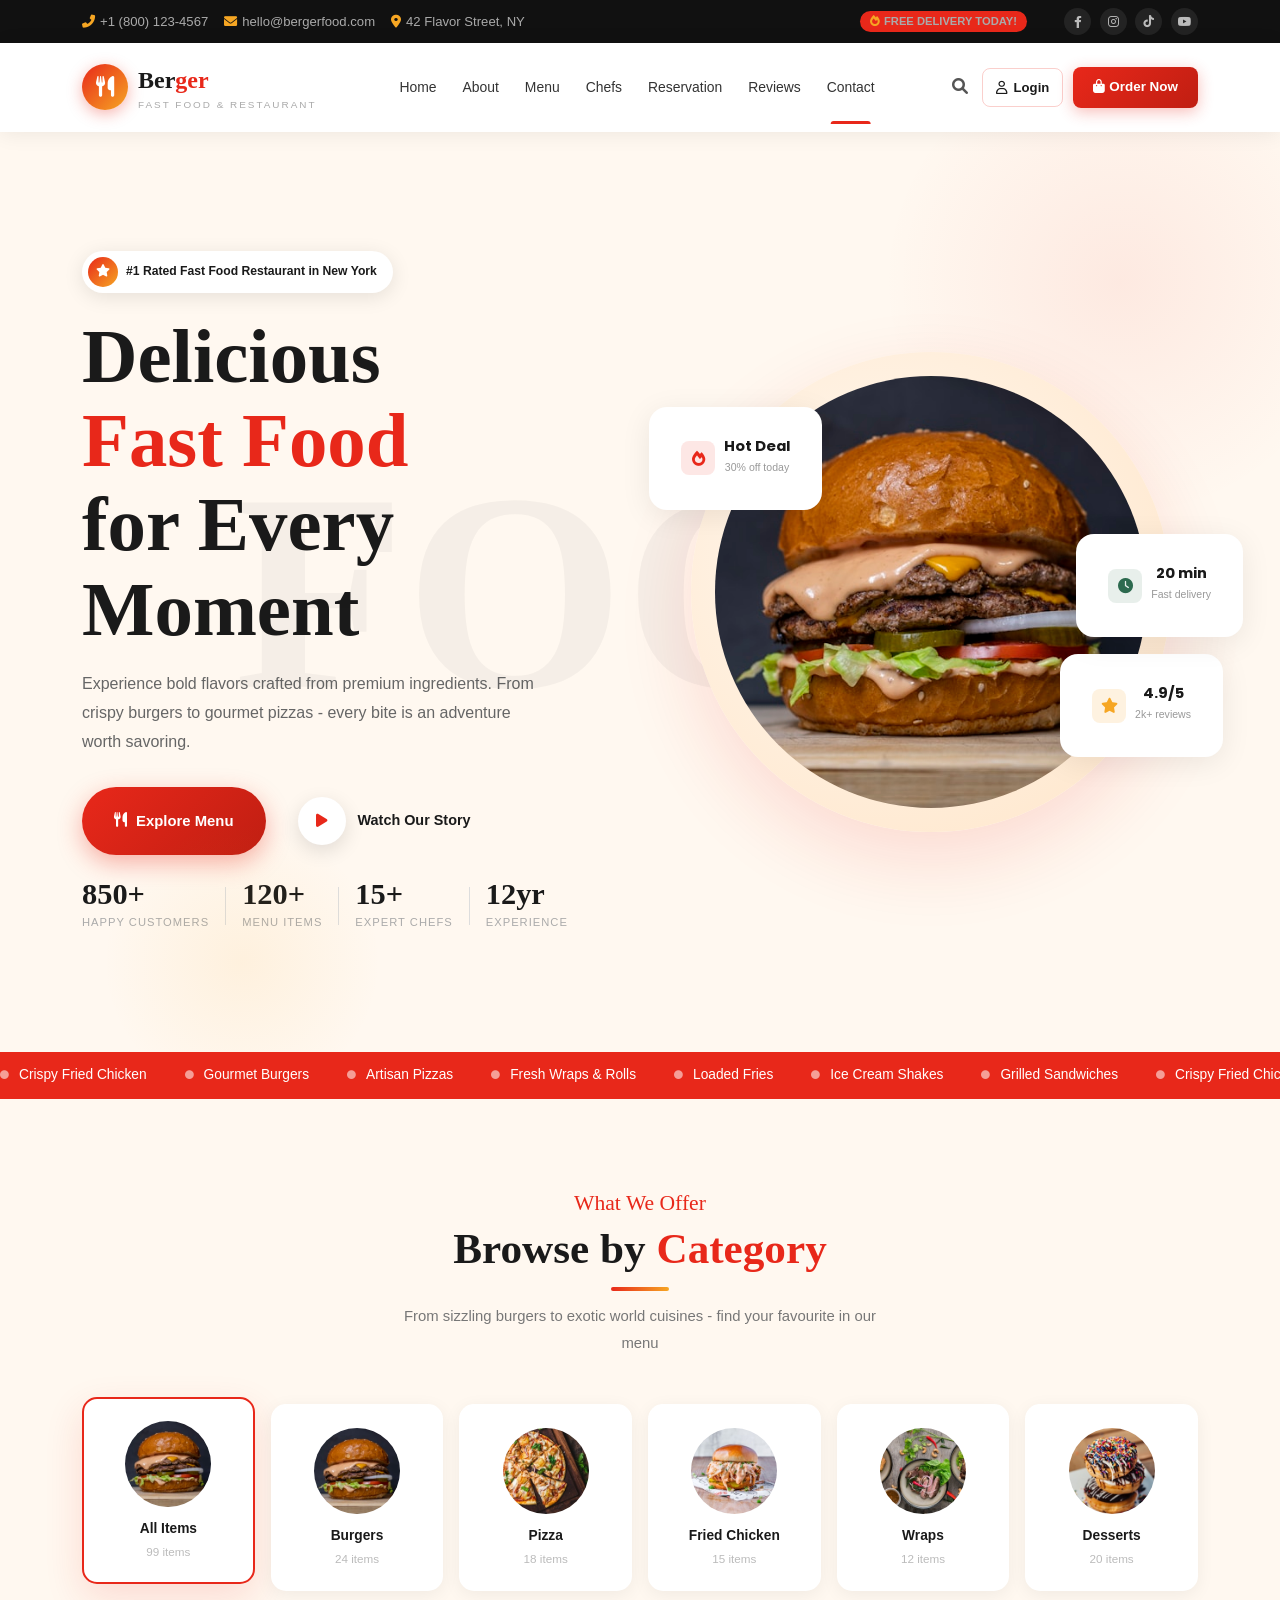
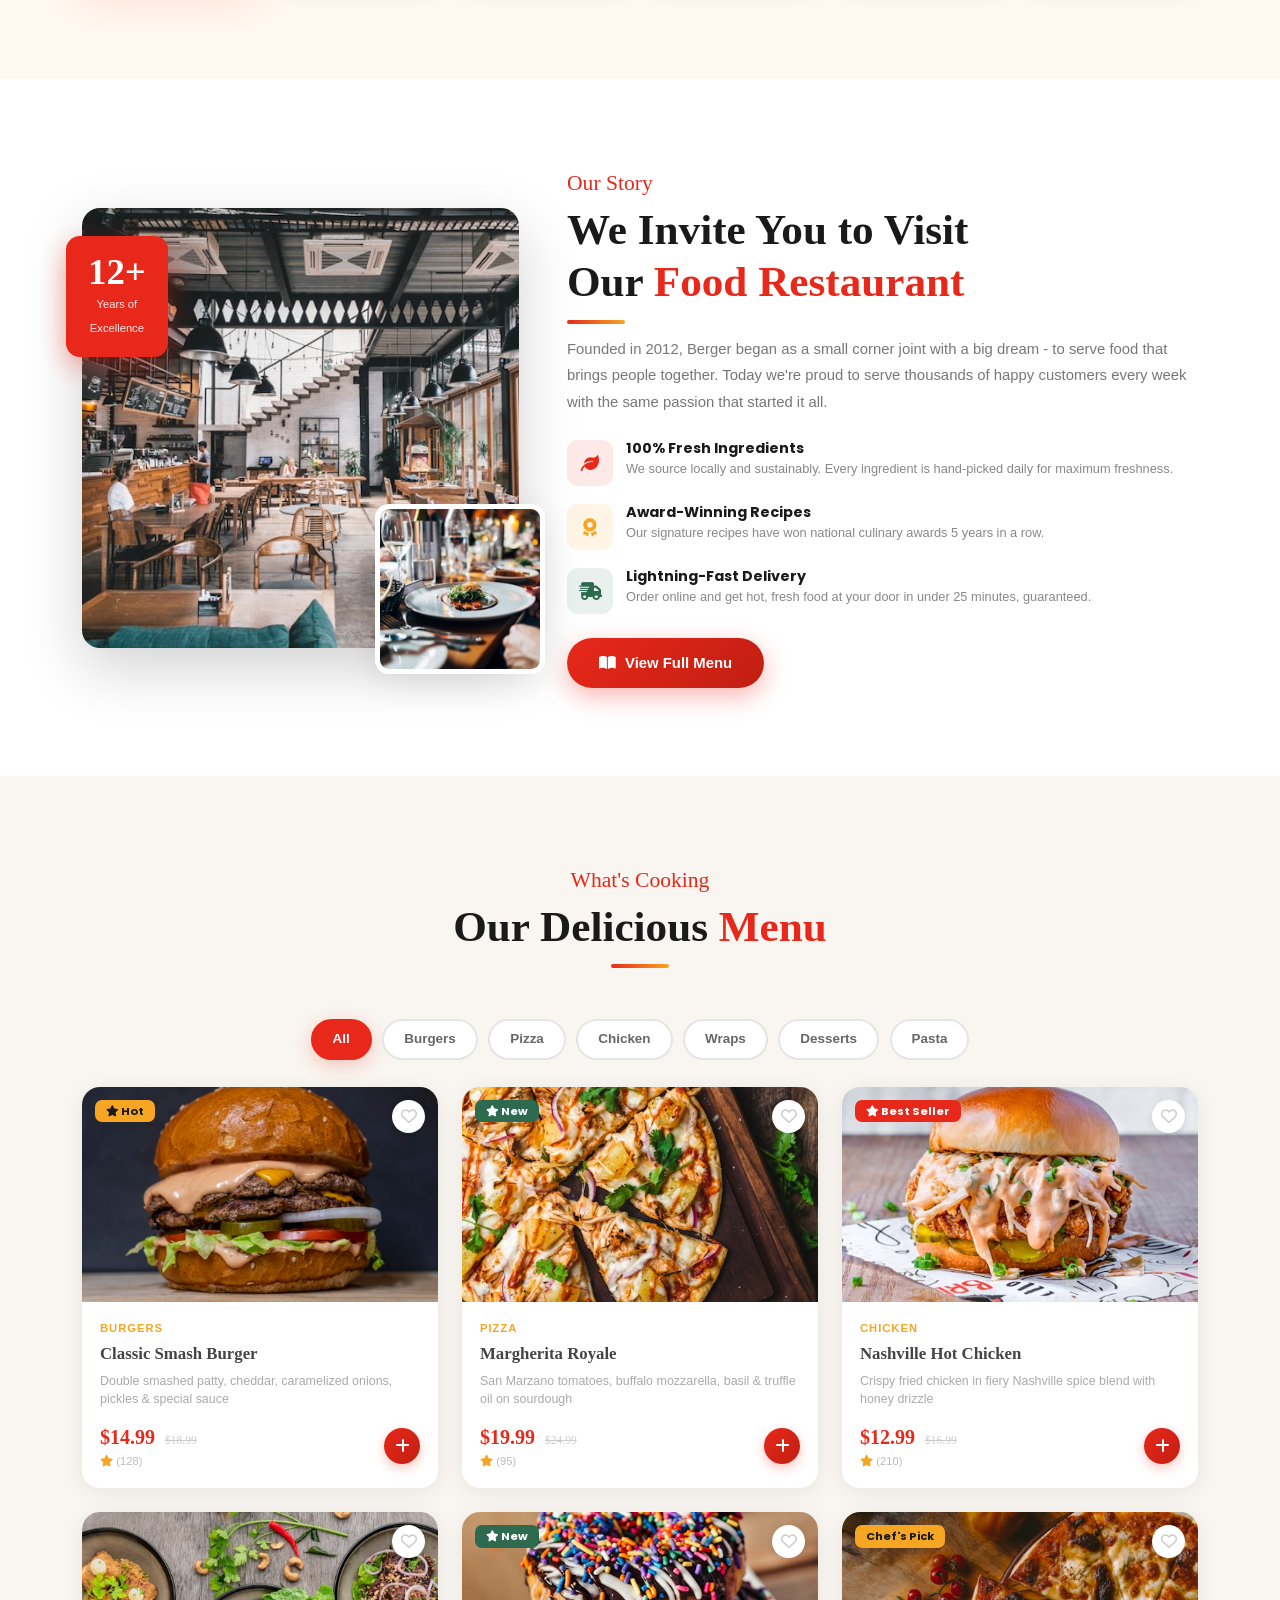
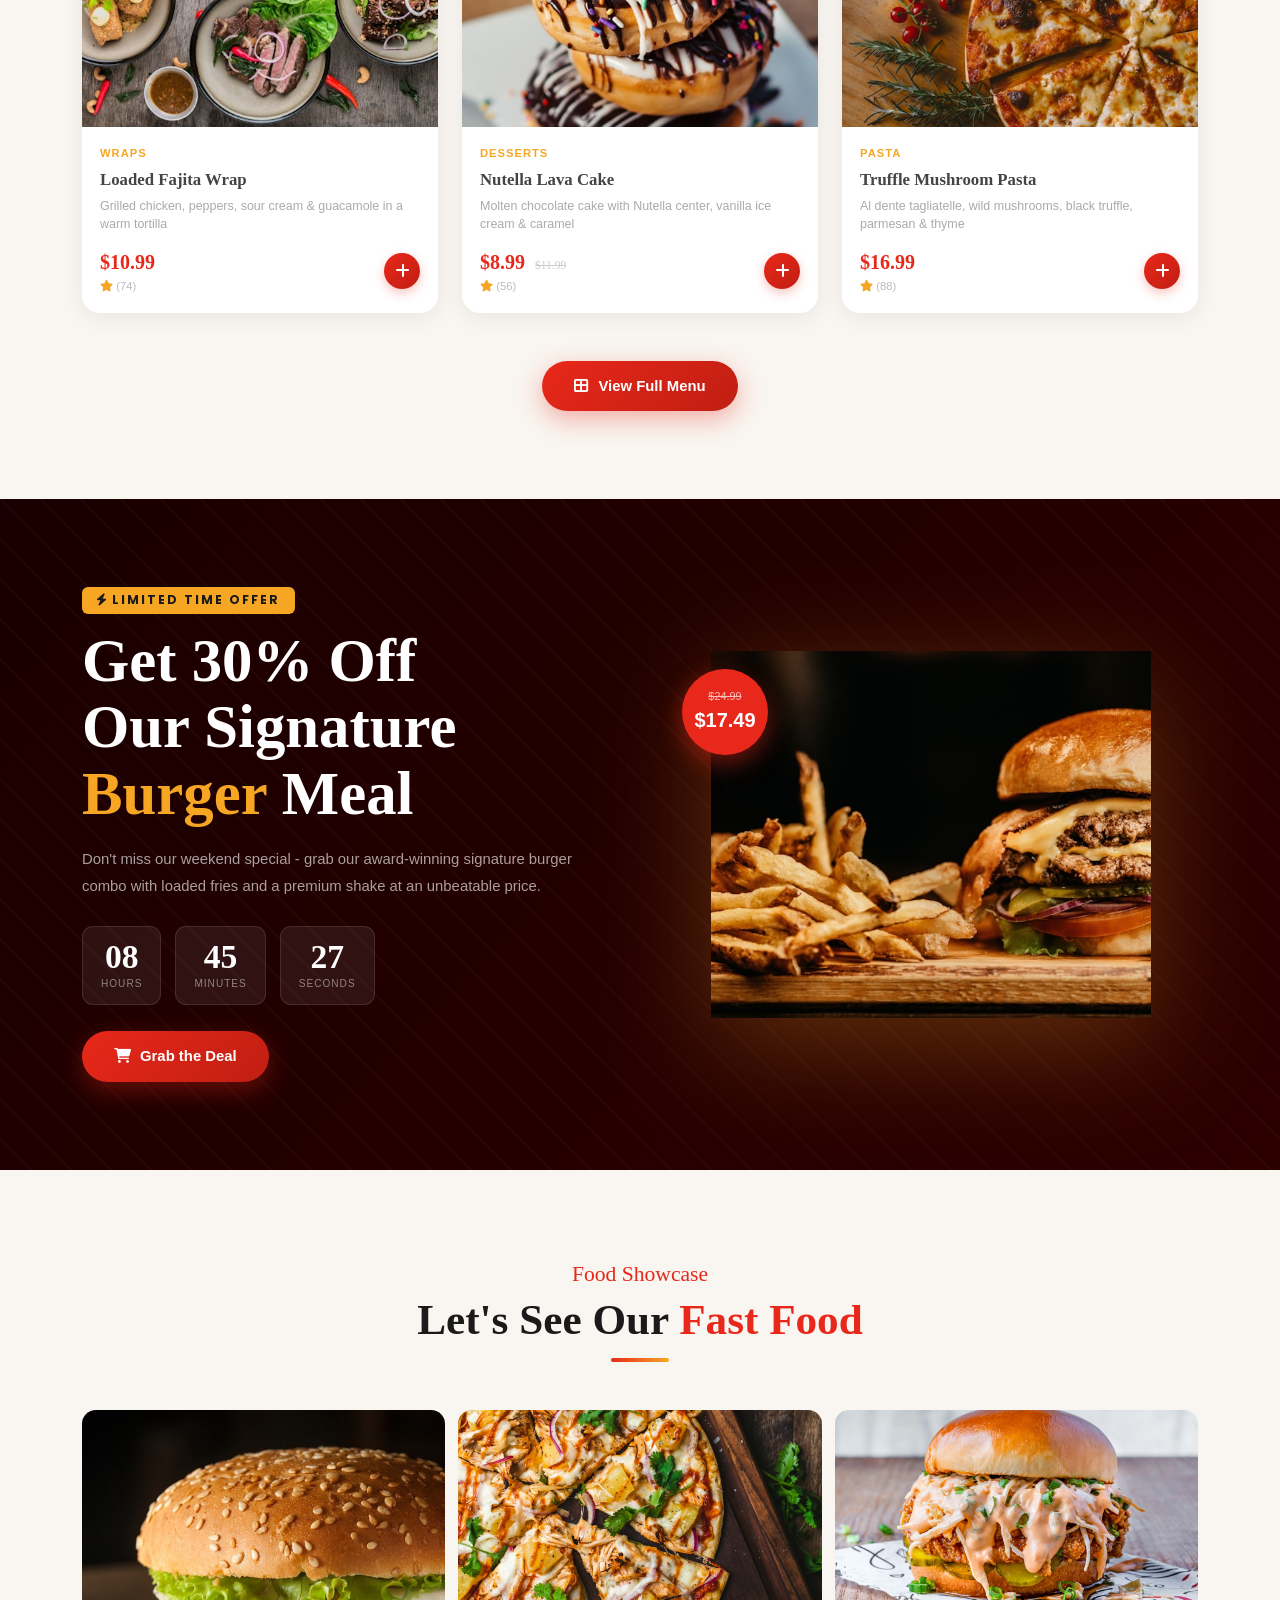
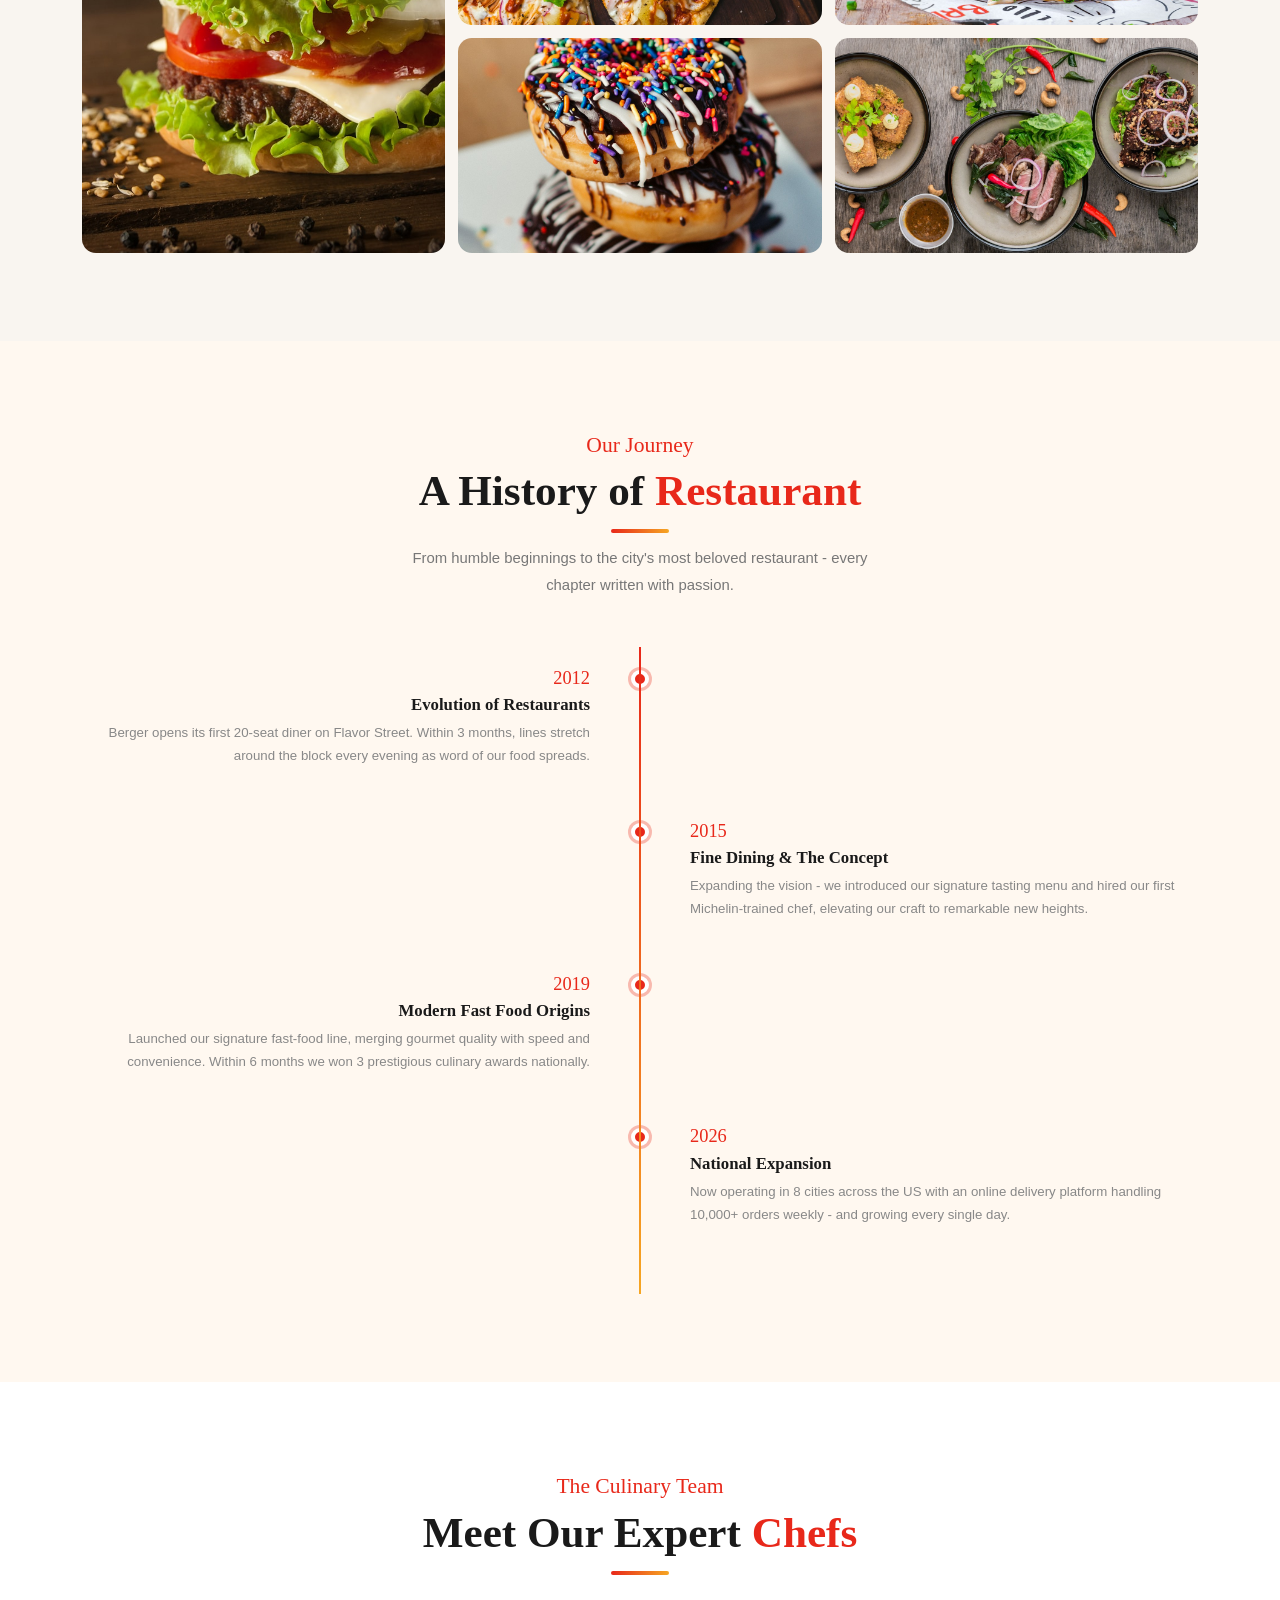
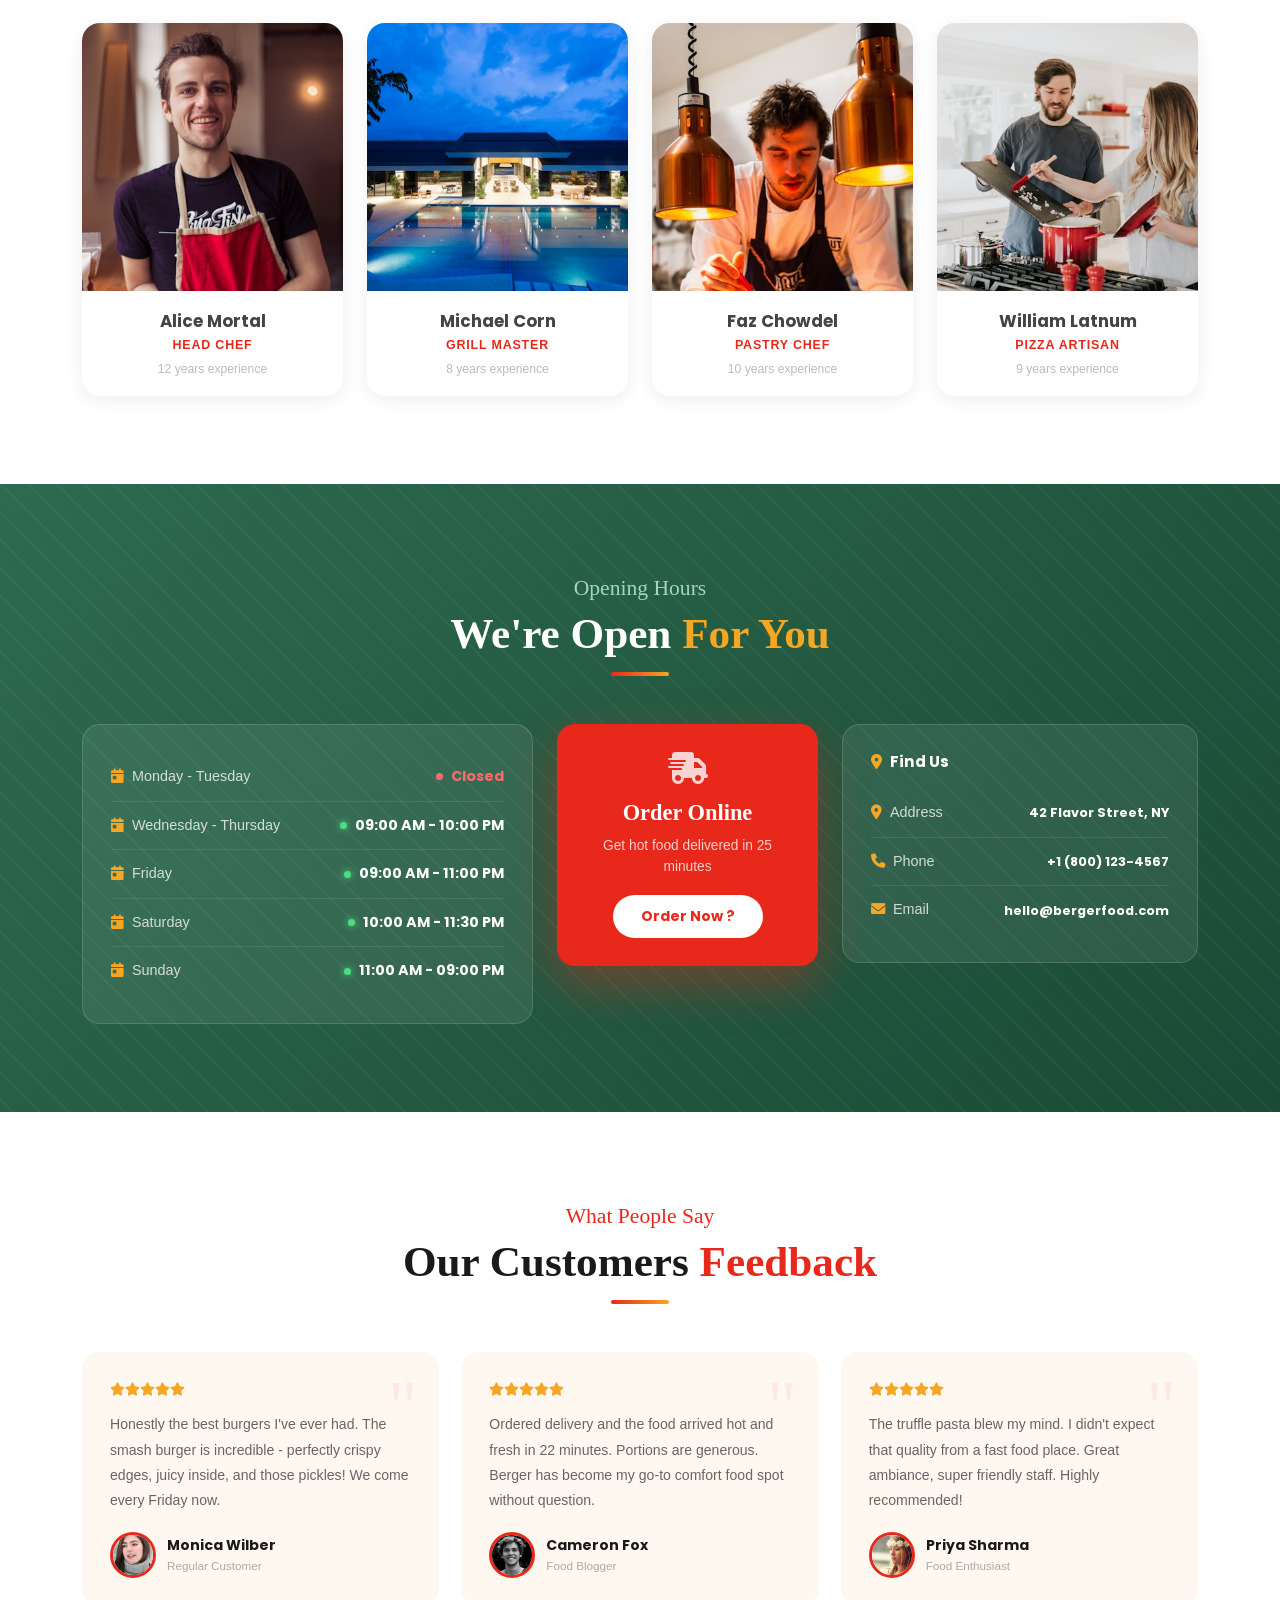
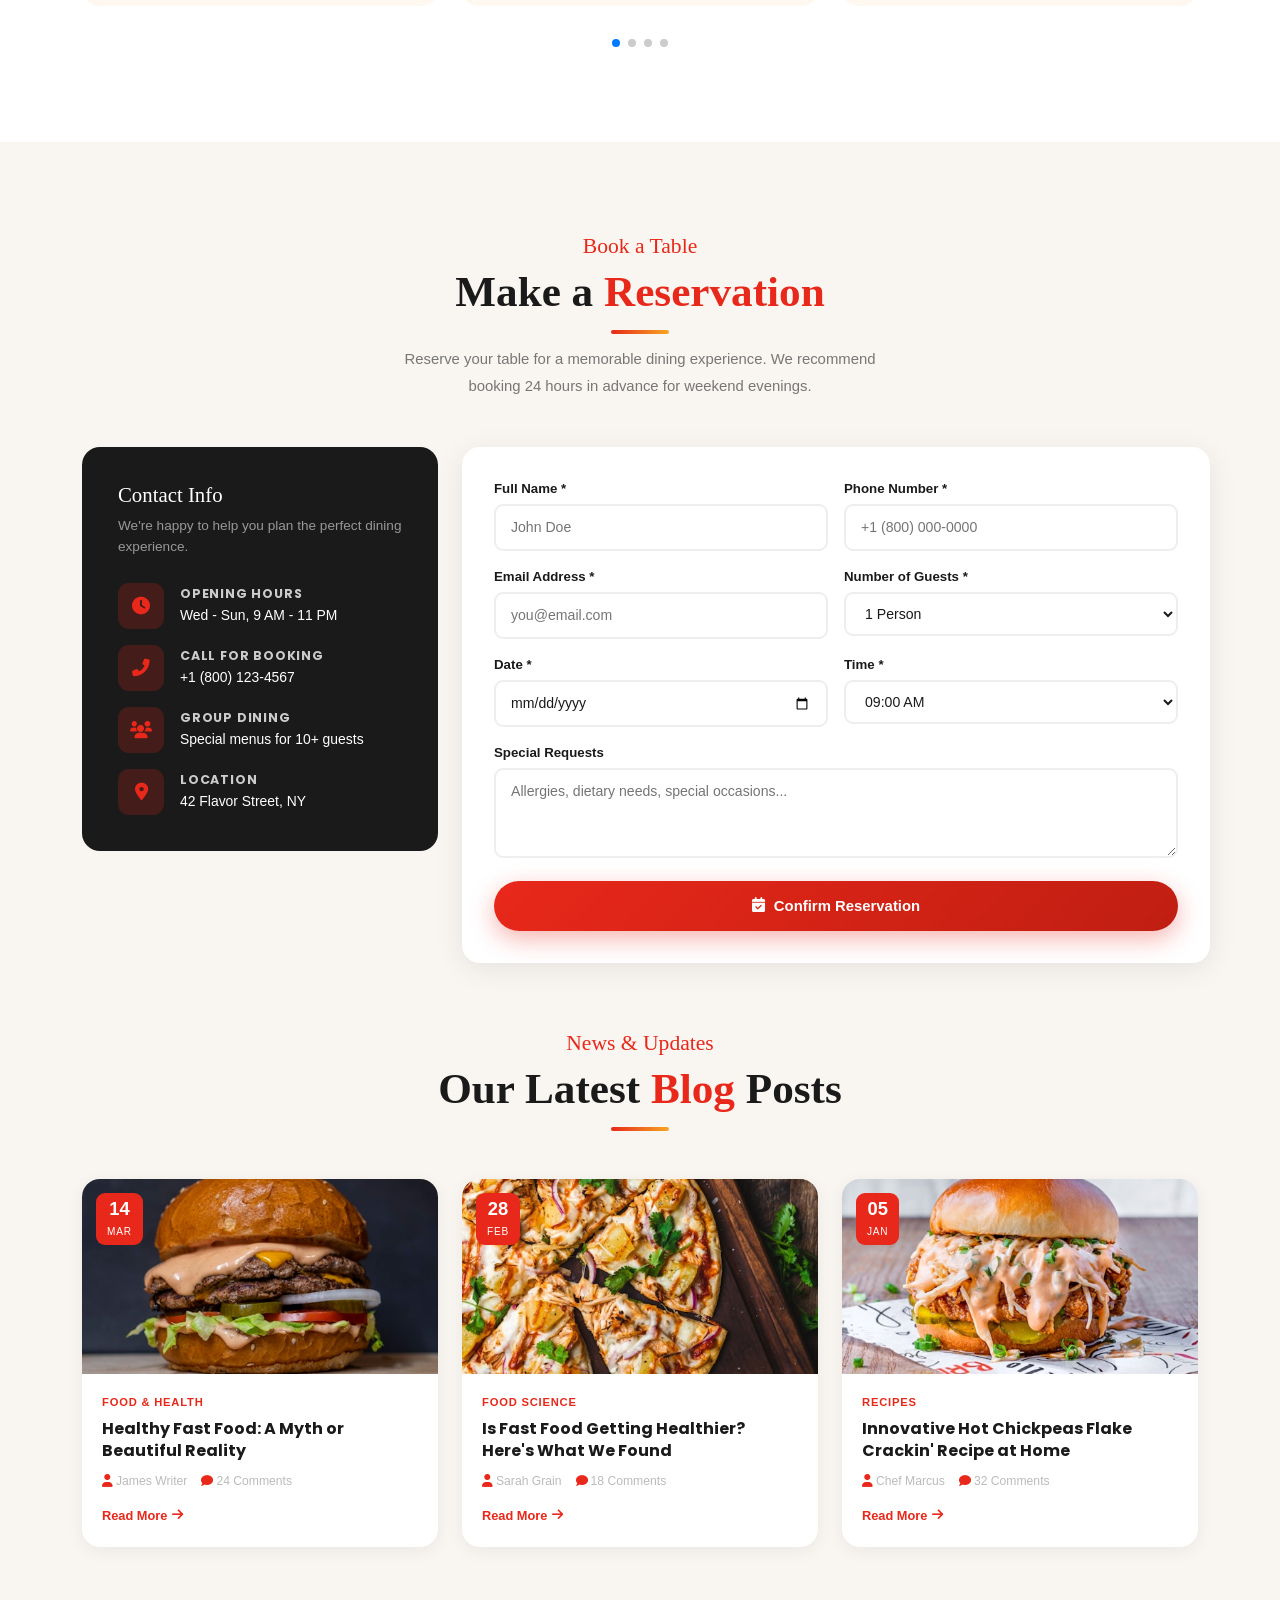
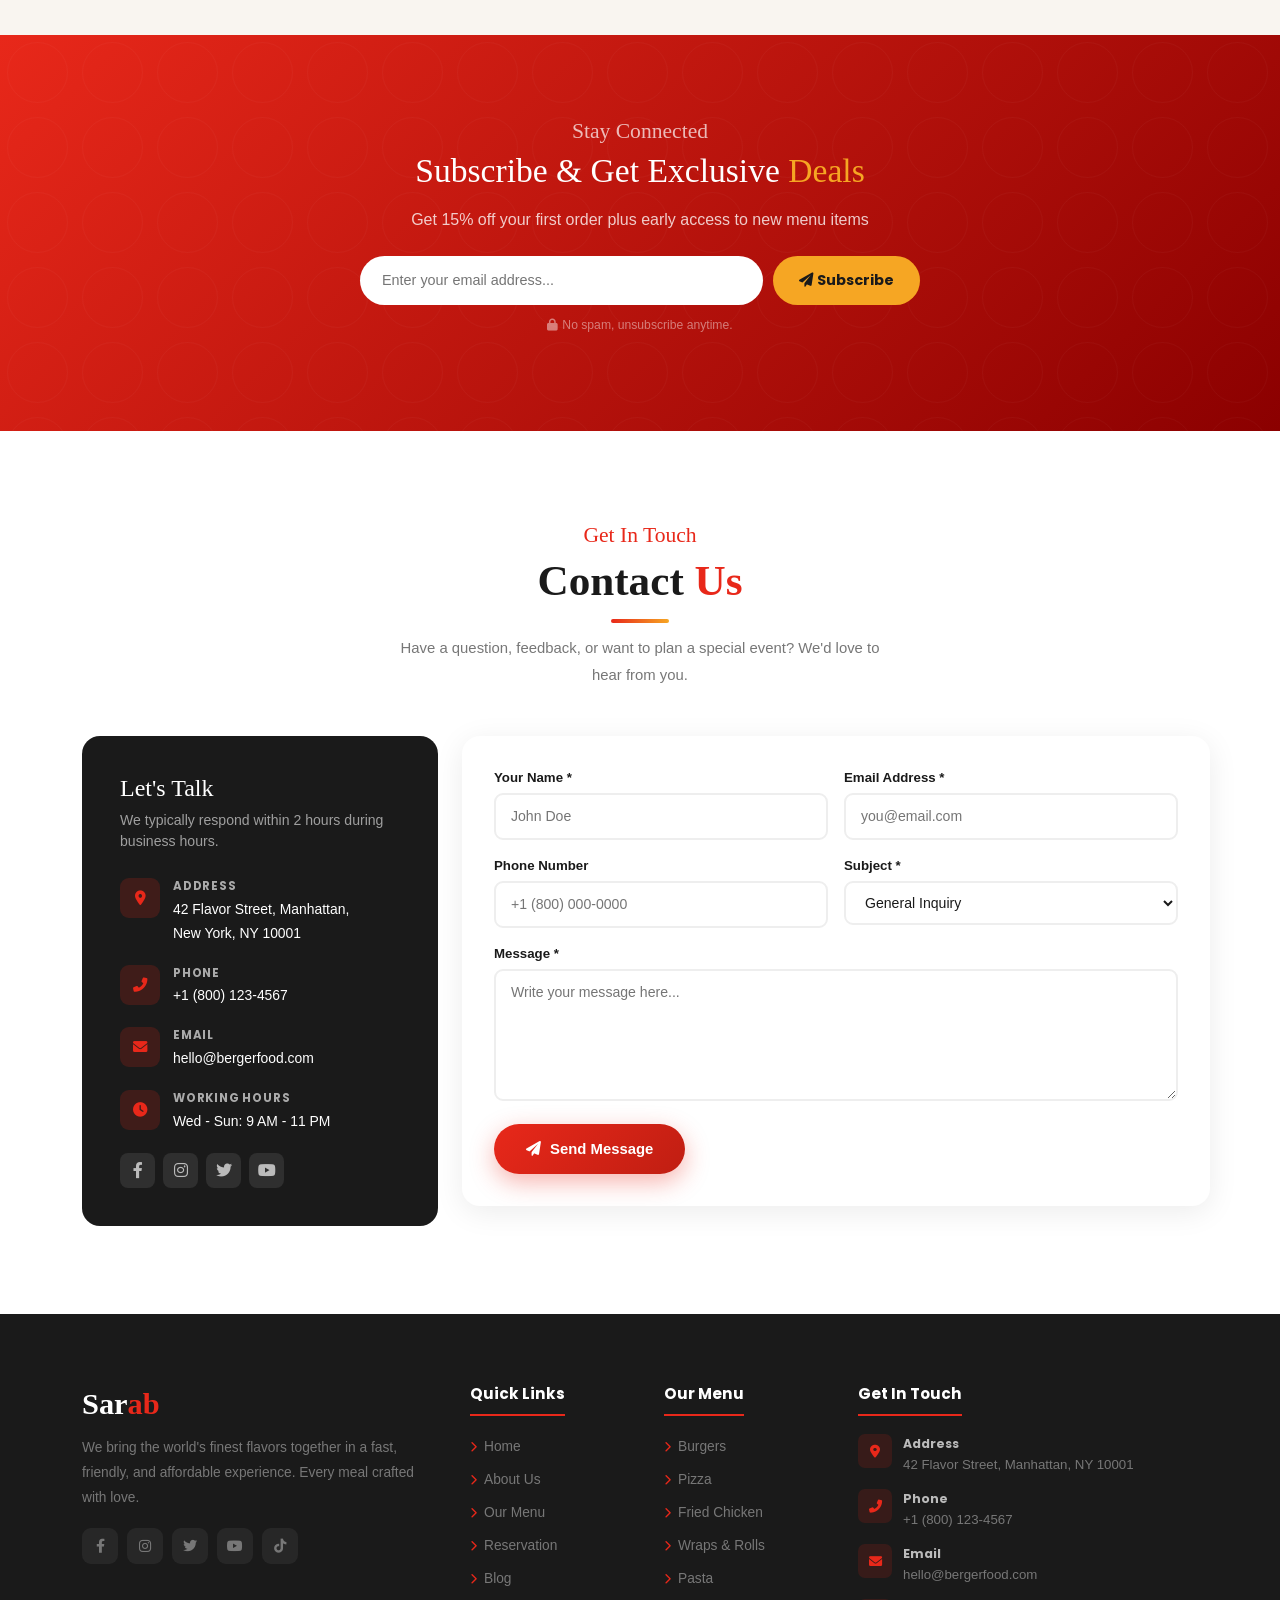
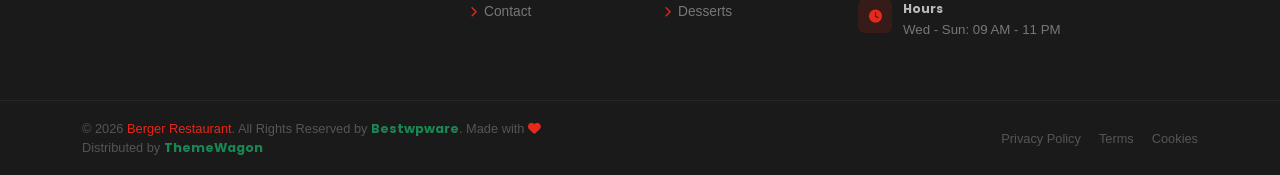
==== commit 36993880: "menambahkan fitur login (#2)" ====
--- a/sarab/index.html
+++ b/sarab/index.html
@@ -4,9 +4,9 @@
       <meta charset="UTF-8">
       <meta http-equiv="X-UA-Compatible" content="IE=edge">
       <meta name="viewport" content="width=device-width, initial-scale=1">
-      <meta name="author" content="Sarab">
-      <meta name="description" content="Sarab - Fast Food & Restaurant HTML Template">
-      <title>Sarab - Fast Food & Restaurant HTML Template</title>
+      <meta name="author" content="Berger">
+      <meta name="description" content="Berger - Fast Food & Restaurant HTML Template">
+      <title>Berger - Fast Food & Restaurant HTML Template</title>
       <link href="https://fonts.googleapis.com/css2?family=Playfair+Display:wght@400;700;900&family=Poppins:wght@300;400;500;600;700&family=Dancing+Script:wght@700&display=swap" rel="stylesheet"/>
       <!-- Bootstrap 5.3 -->
       <link href="css/bootstrap.min.css" rel="stylesheet"/>
@@ -30,7 +30,7 @@
             <div class="d-flex justify-content-between align-items-center flex-wrap gap-2">
                <div class="top-contact d-flex flex-wrap">
                   <span><i class="fas fa-phone-alt"></i>+1 (800) 123-4567</span>
-                  <span><i class="fas fa-envelope"></i>hello@sarabfood.com</span>
+                  <span><i class="fas fa-envelope"></i>hello@bergerfood.com</span>
                   <span><i class="fas fa-map-marker-alt"></i>42 Flavor Street, NY</span>
                </div>
                <div class="d-flex align-items-center gap-3">
@@ -54,7 +54,7 @@
                <div class="blogo">
                   <div class="bico"><i class="fas fa-utensils"></i></div>
                   <div>
-                     <div class="bname">Sar<span>ab</span></div>
+                     <div class="bname">Ber<span>ger</span></div>
                      <div class="bsub">Fast Food & Restaurant</div>
                   </div>
                </div>
@@ -317,7 +317,7 @@
                   <span class="slbl">Our Story</span>
                   <h2 class="stitle text-start">We Invite You to Visit<br/>Our <span>Food Restaurant</span></h2>
                   <div class="sline lft"></div>
-                  <p class="sdesc mb-4">Founded in 2012, Sarab began as a small corner joint with a big dream - to serve food that brings people together. Today we're proud to serve thousands of happy customers every week with the same passion that started it all.</p>
+                  <p class="sdesc mb-4">Founded in 2012, Berger began as a small corner joint with a big dream - to serve food that brings people together. Today we're proud to serve thousands of happy customers every week with the same passion that started it all.</p>
                   <div class="mb-4">
                      <div class="fti">
                         <div class="ftico r"><i class="fas fa-leaf"></i></div>
@@ -694,7 +694,7 @@
                   <div class="tl-left">
                      <div class="tlyear">2012</div>
                      <h5>Evolution of Restaurants</h5>
-                     <p>Sarab opens its first 20-seat diner on Flavor Street. Within 3 months, lines stretch around the block every evening as word of our food spreads.</p>
+                     <p>Berger opens its first 20-seat diner on Flavor Street. Within 3 months, lines stretch around the block every evening as word of our food spreads.</p>
                   </div>
                   <div class="tl-center">
                      <div class="tldot"></div>
@@ -702,7 +702,7 @@
                   <div class="tl-right">
                      <div class="tlyear">2012</div>
                      <h5>Evolution of Restaurants</h5>
-                     <p>Sarab opens its first 20-seat diner on Flavor Street. Within 3 months, lines stretch around the block every evening as word of our food spreads.</p>
+                     <p>Berger opens its first 20-seat diner on Flavor Street. Within 3 months, lines stretch around the block every evening as word of our food spreads.</p>
                   </div>
                </div>
                <!-- EVEN ? text on RIGHT -->
@@ -886,7 +886,7 @@
                      <h5 style="color:#fff;margin-bottom:18px;font-family:'Poppins',sans-serif;font-size:.95rem;font-weight:700;"><i class="fas fa-map-marker-alt me-2" style="color:var(--secondary);"></i>Find Us</h5>
                      <div class="hrsrow"><span class="hrsday"><i class="fas fa-location-dot me-2" style="color:var(--secondary);"></i>Address</span><span class="hrstime" style="font-size:.8rem;">42 Flavor Street, NY</span></div>
                      <div class="hrsrow"><span class="hrsday"><i class="fas fa-phone me-2" style="color:var(--secondary);"></i>Phone</span><span class="hrstime" style="font-size:.8rem;">+1 (800) 123-4567</span></div>
-                     <div class="hrsrow"><span class="hrsday"><i class="fas fa-envelope me-2" style="color:var(--secondary);"></i>Email</span><span class="hrstime" style="font-size:.8rem;">hello@sarabfood.com</span></div>
+                     <div class="hrsrow"><span class="hrsday"><i class="fas fa-envelope me-2" style="color:var(--secondary);"></i>Email</span><span class="hrstime" style="font-size:.8rem;">hello@bergerfood.com</span></div>
                   </div>
                </div>
             </div>
@@ -922,7 +922,7 @@
                      <div class="tescard">
                         <div class="tesq">"</div>
                         <div class="tess"><i class="fas fa-star"></i><i class="fas fa-star"></i><i class="fas fa-star"></i><i class="fas fa-star"></i><i class="fas fa-star"></i></div>
-                        <p class="testxt">Ordered delivery and the food arrived hot and fresh in 22 minutes. Portions are generous. Sarab has become my go-to comfort food spot without question.</p>
+                        <p class="testxt">Ordered delivery and the food arrived hot and fresh in 22 minutes. Portions are generous. Berger has become my go-to comfort food spot without question.</p>
                         <div class="tesauth">
                            <img src="img/testimonial/2.jpg" alt=""/>
                            <div>
@@ -1145,7 +1145,7 @@
                      </div>
                      <div class="ctitem">
                         <div class="cticon"><i class="fas fa-envelope"></i></div>
-                        <div class="ctinfo"><strong>Email</strong><span>hello@sarabfood.com</span></div>
+                        <div class="ctinfo"><strong>Email</strong><span>hello@bergerfood.com</span></div>
                      </div>
                      <div class="ctitem">
                         <div class="cticon"><i class="fas fa-clock"></i></div>
@@ -1237,7 +1237,7 @@
                   </div>
                   <div class="fci">
                      <div class="fciico"><i class="fas fa-envelope"></i></div>
-                     <div class="fciinfo"><strong>Email</strong>hello@sarabfood.com</div>
+                     <div class="fciinfo"><strong>Email</strong>hello@bergerfood.com</div>
                   </div>
                   <div class="fci">
                      <div class="fciico"><i class="fas fa-clock"></i></div>
@@ -1249,7 +1249,7 @@
          <div class="fbot">
             <div class="container">
                <div class="d-flex justify-content-between align-items-center flex-wrap gap-2">
-                  <p>&copy 2026 <span>Sarab Restaurant</span>. All Rights Reserved by <a target="_blank" class="mx-0 fw-bold text-success" href="https://bestwpware.com/">Bestwpware</a>. Made with <span><i class="fas fa-heart"></i></span>  <br>Distributed by <a target="_blank" class="mx-0 fw-bold text-success" href="https://themewagon.com">ThemeWagon</a></p>
+                  <p>&copy 2026 <span>Berger Restaurant</span>. All Rights Reserved by <a target="_blank" class="mx-0 fw-bold text-success" href="https://bestwpware.com/">Bestwpware</a>. Made with <span><i class="fas fa-heart"></i></span>  <br>Distributed by <a target="_blank" class="mx-0 fw-bold text-success" href="https://themewagon.com">ThemeWagon</a></p>
                   <div><a href="#">Privacy Policy</a><a href="#">Terms</a><a href="#">Cookies</a></div>
                </div>
             </div>
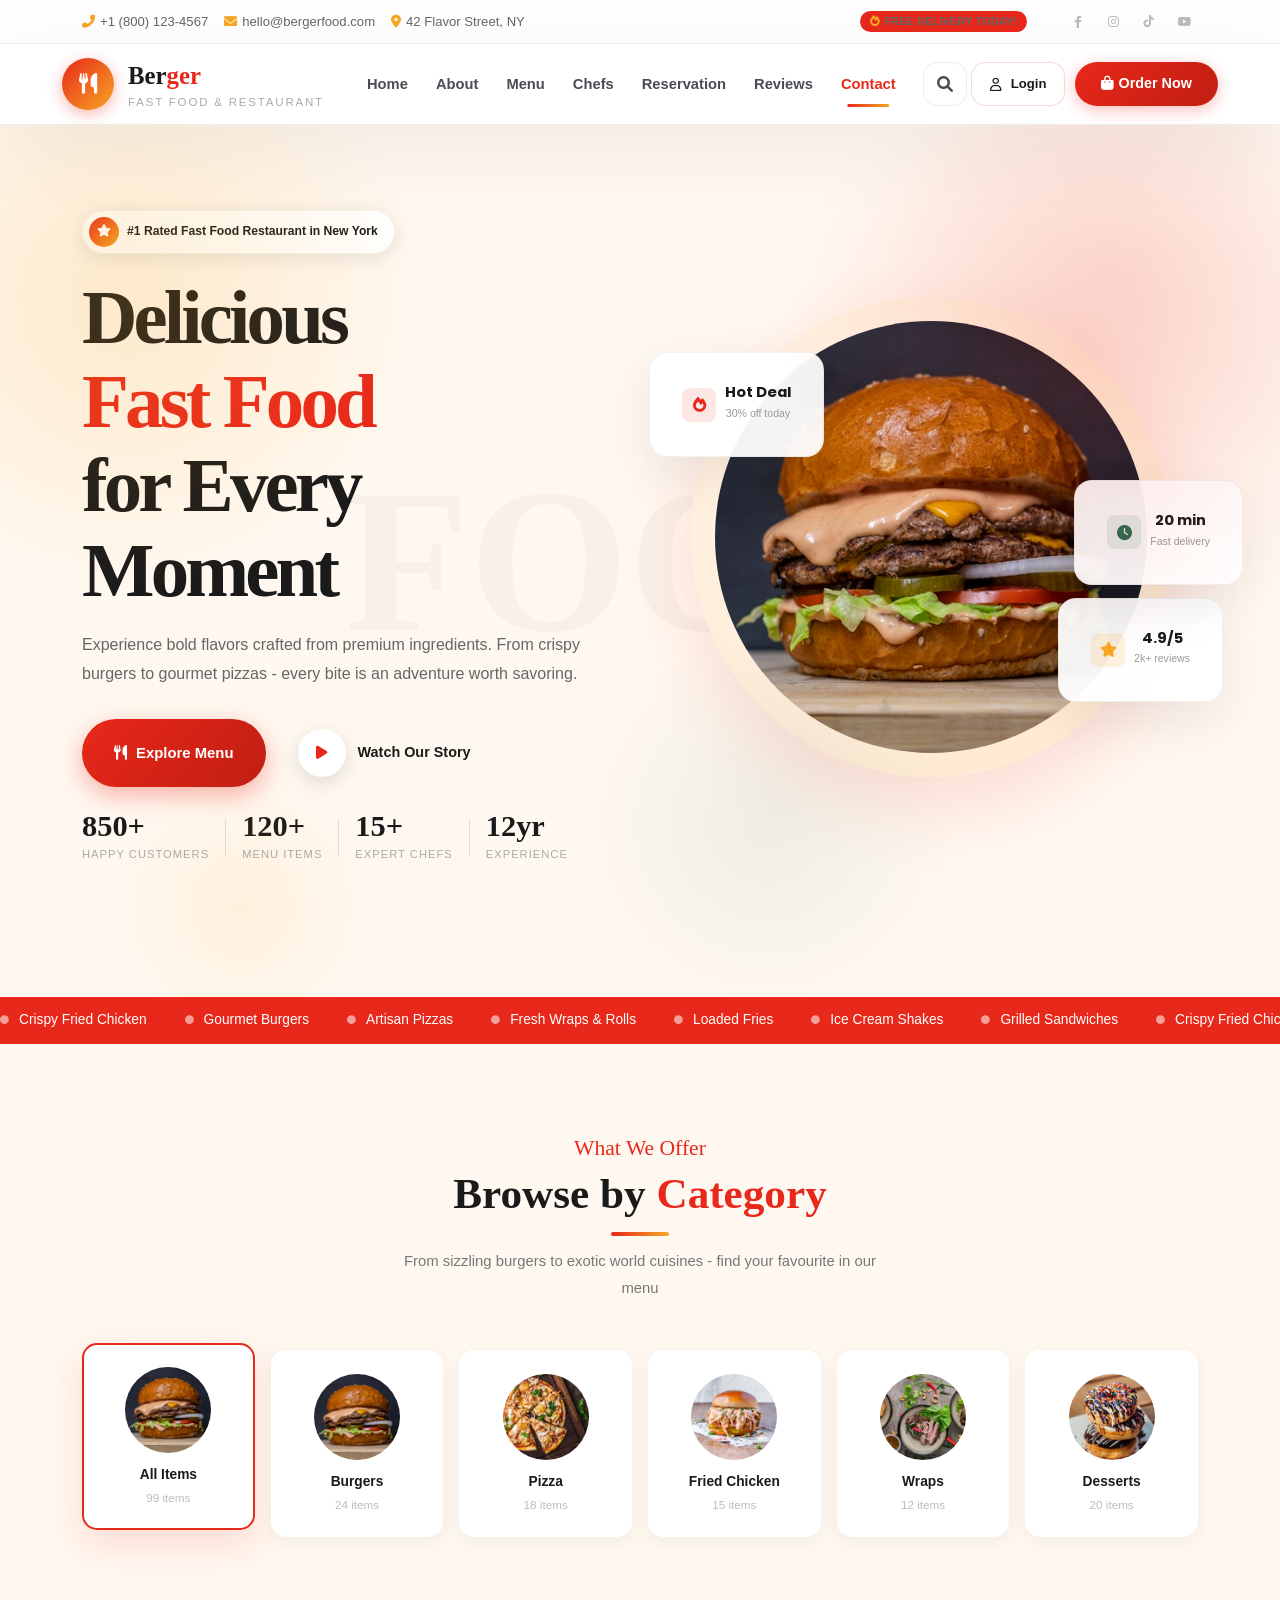
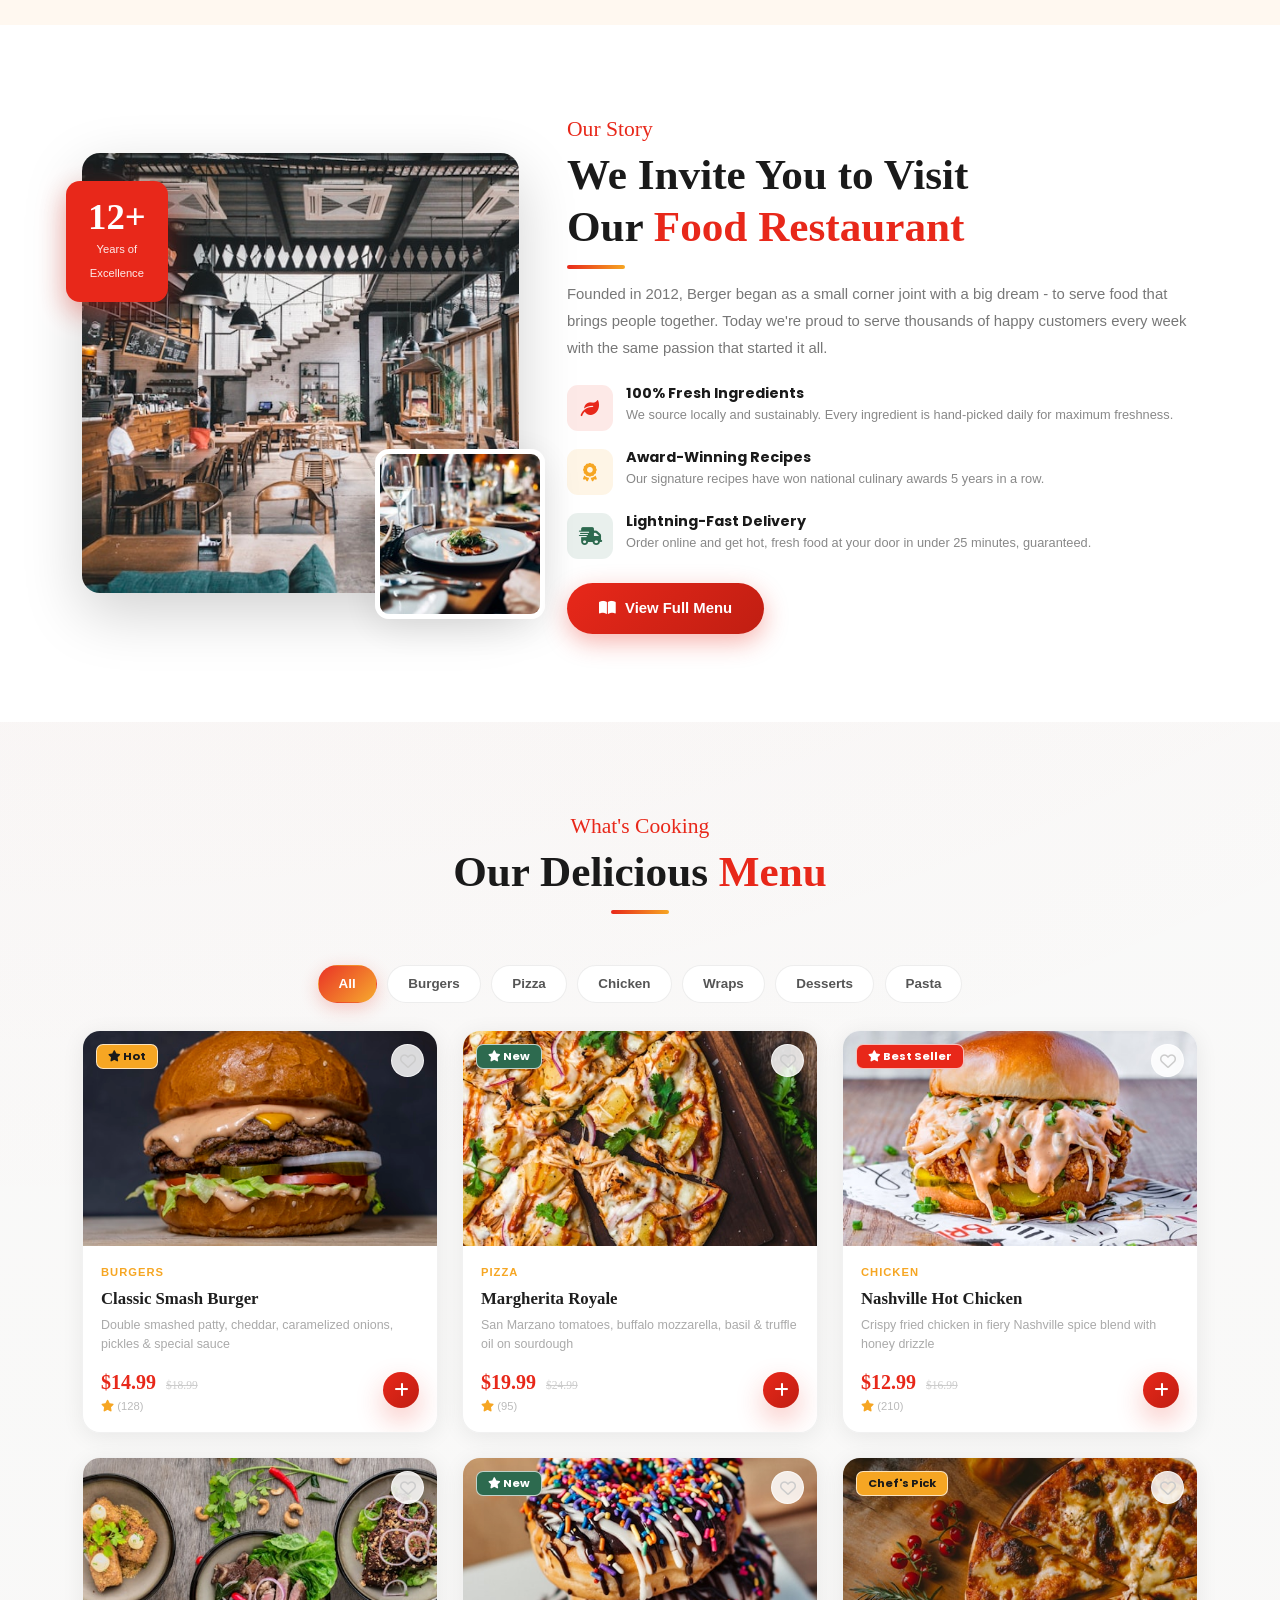
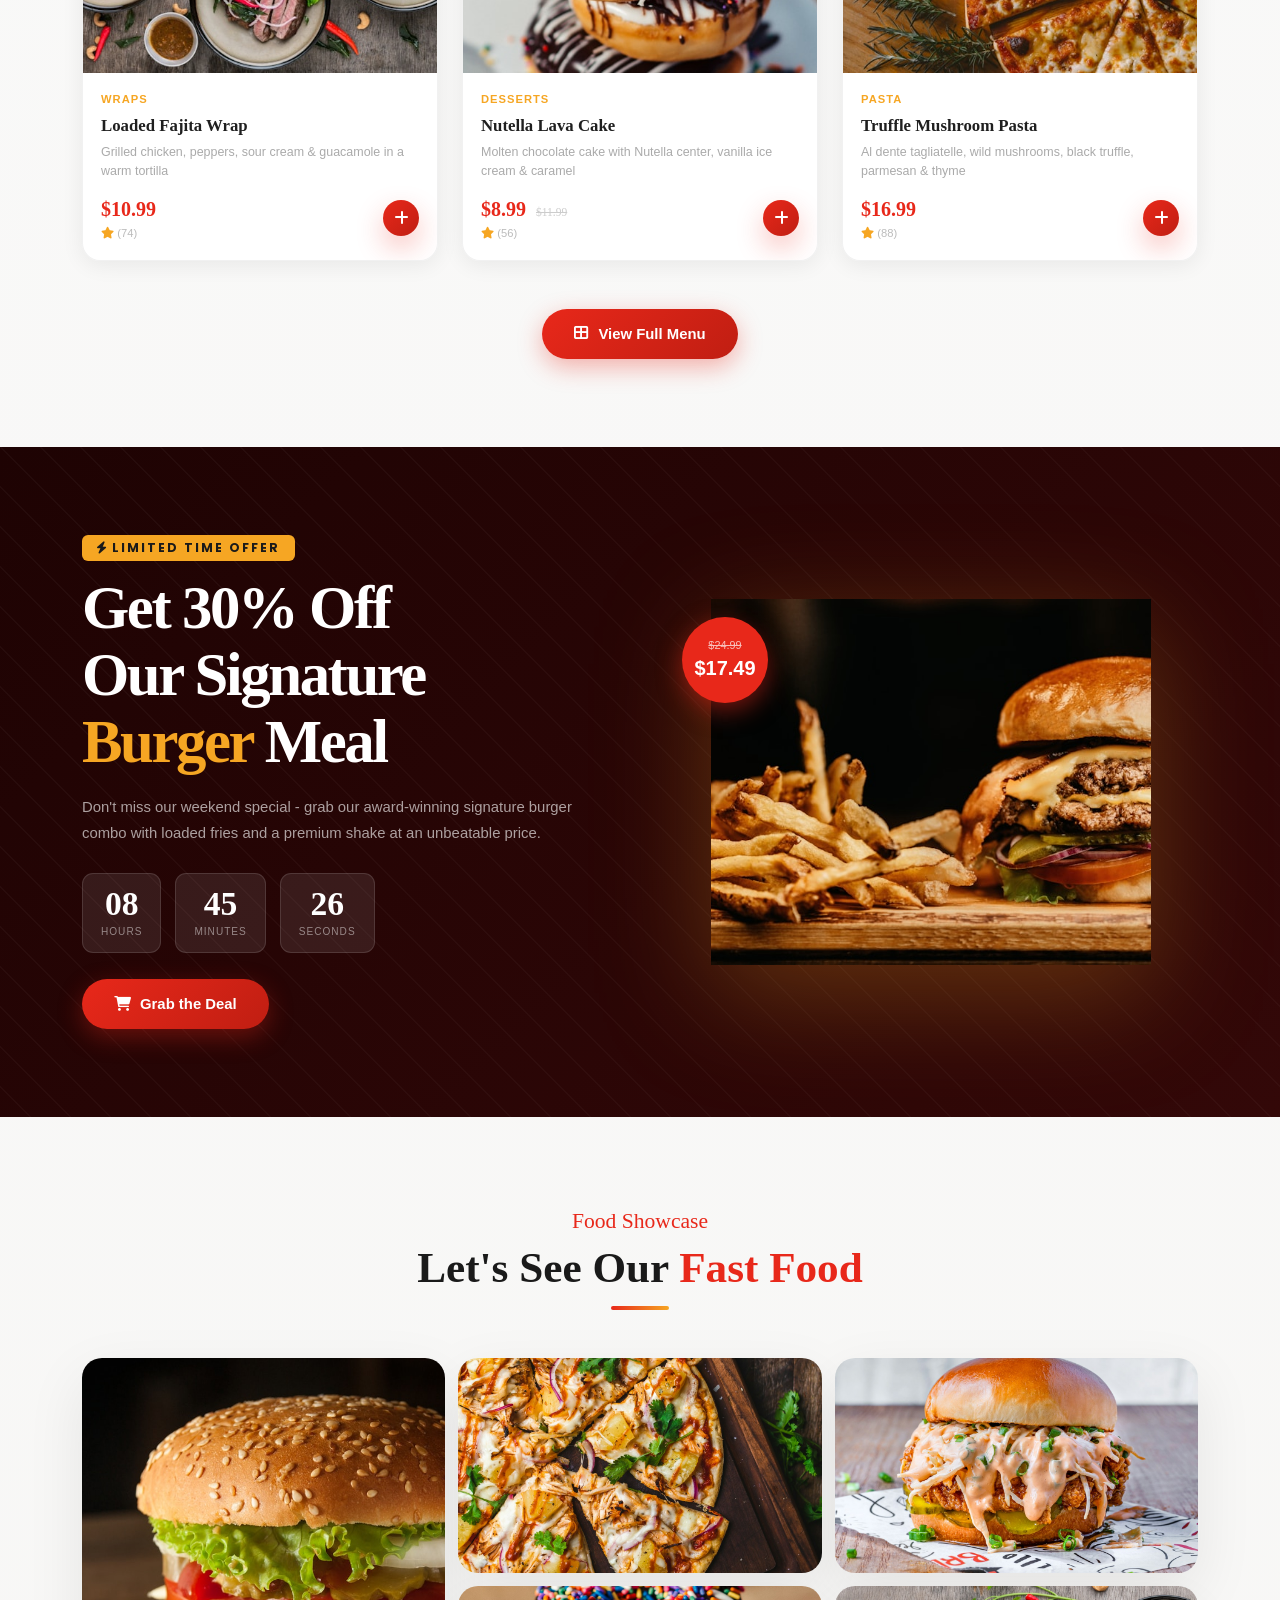
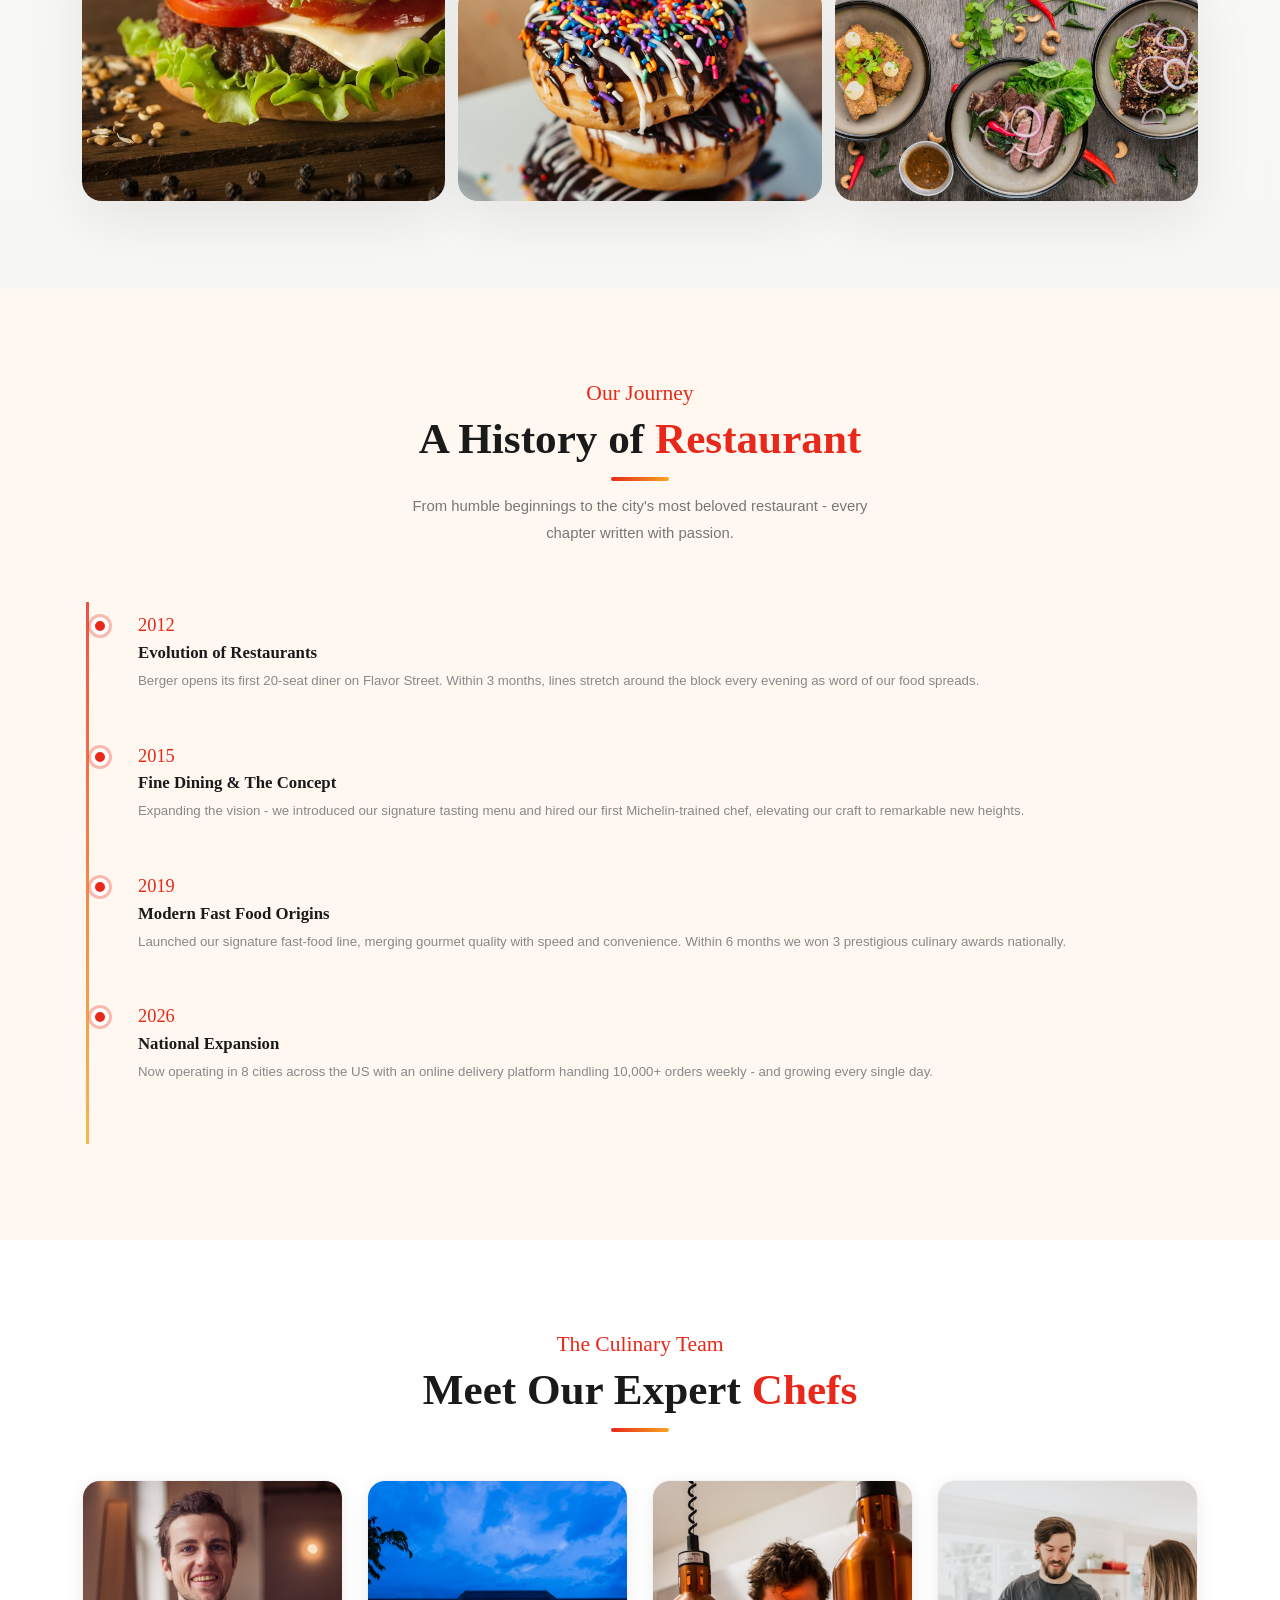
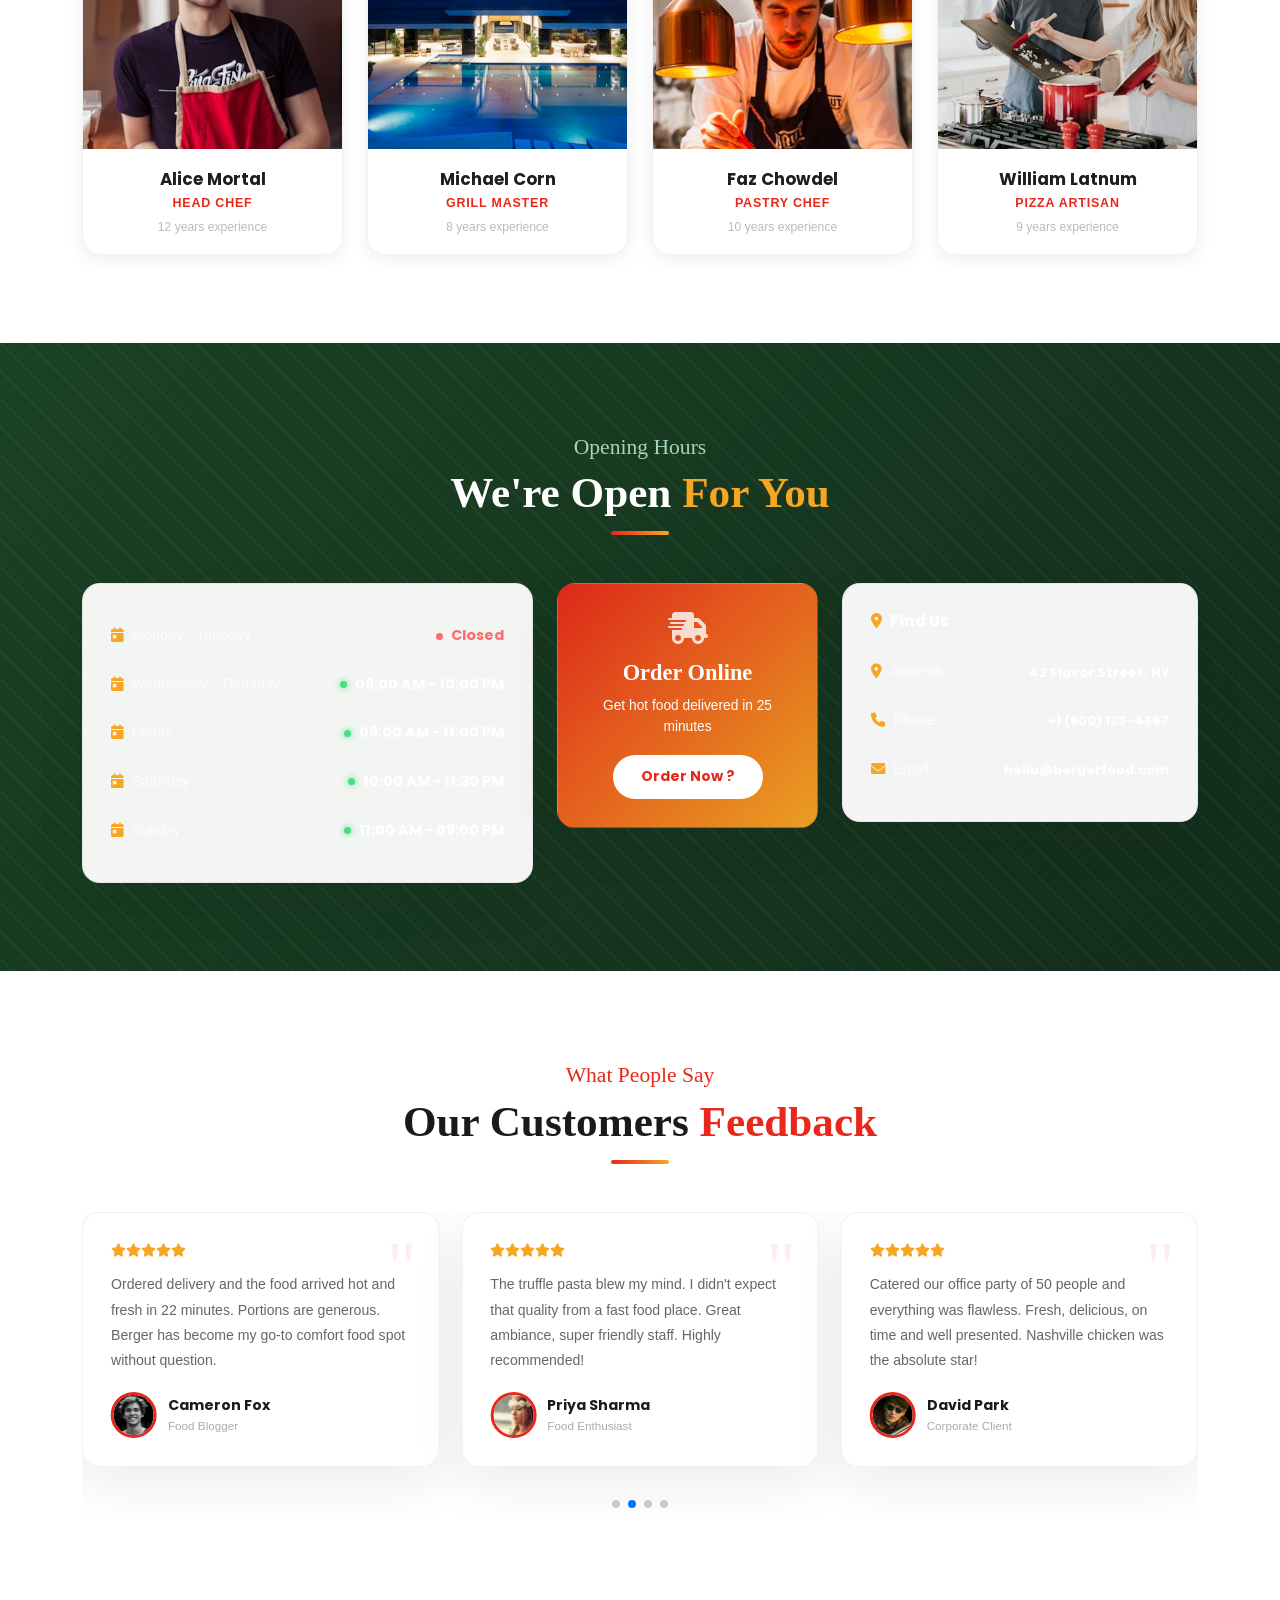
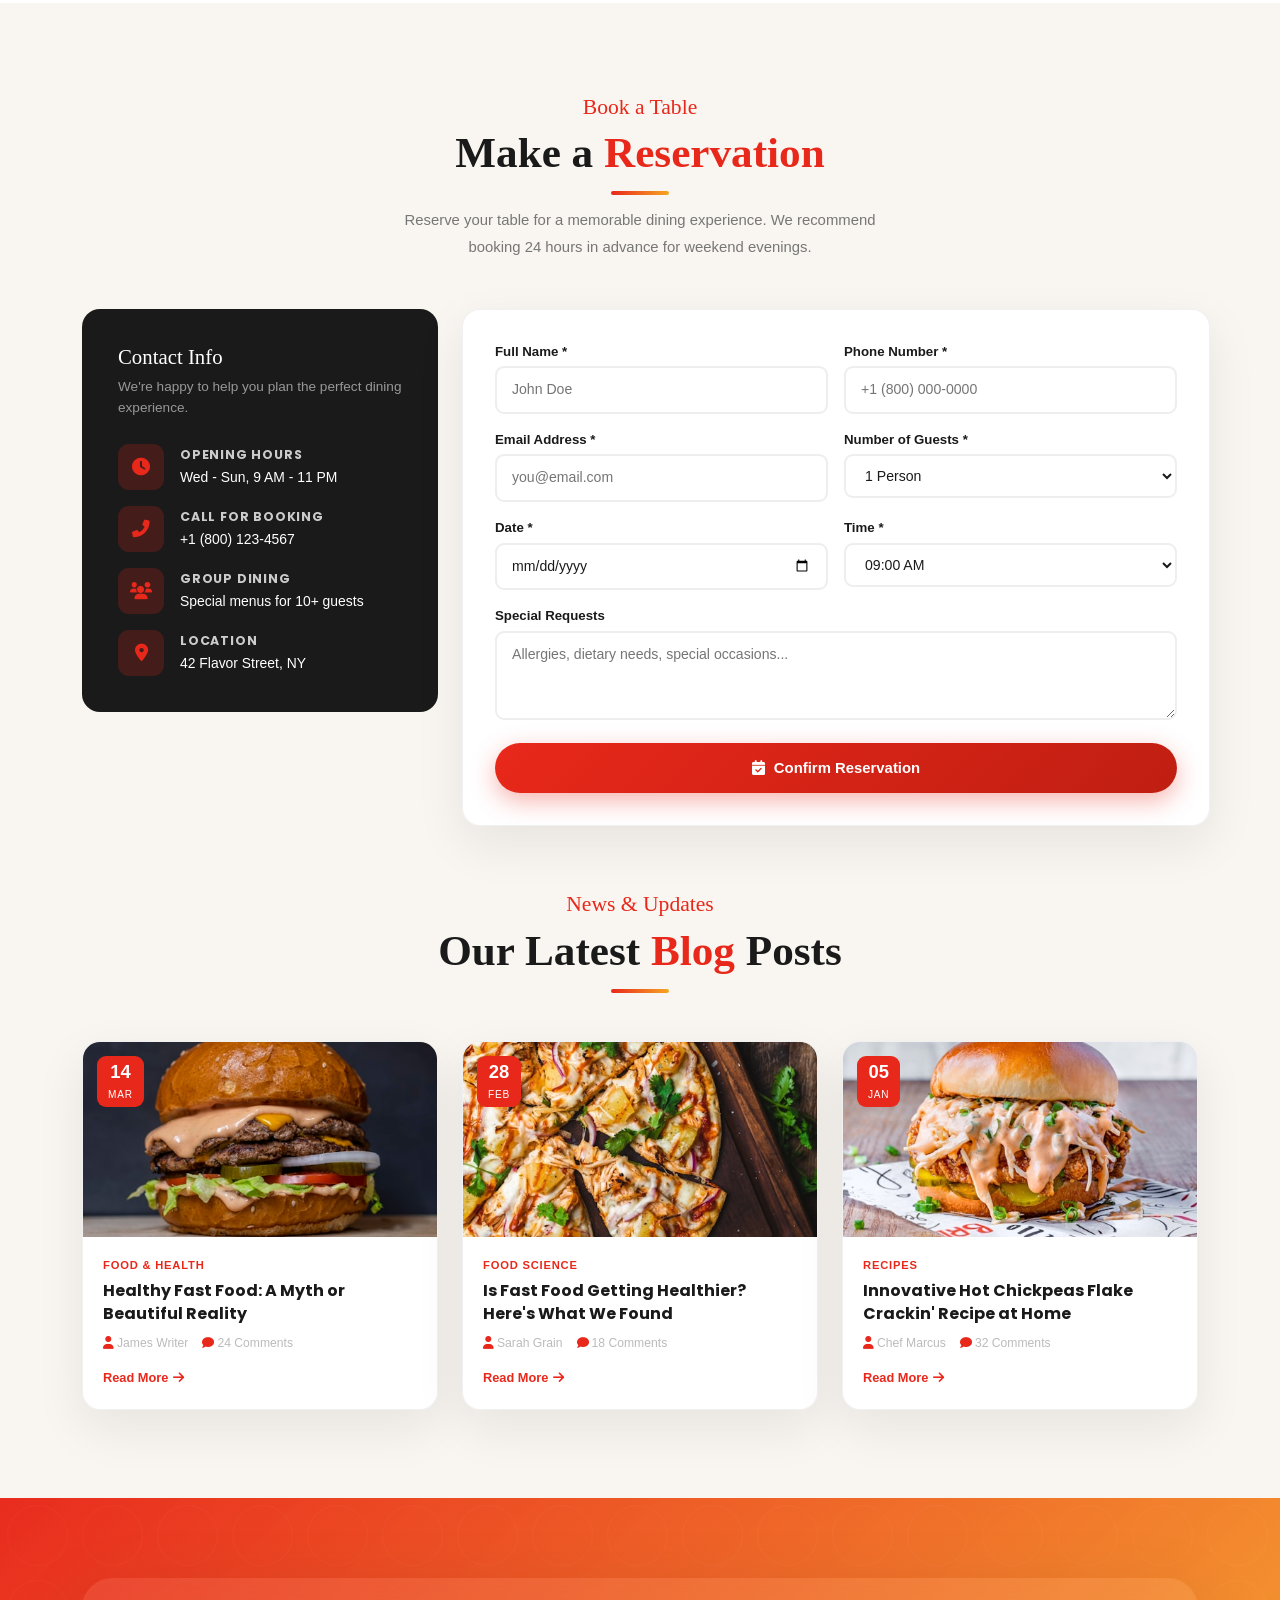
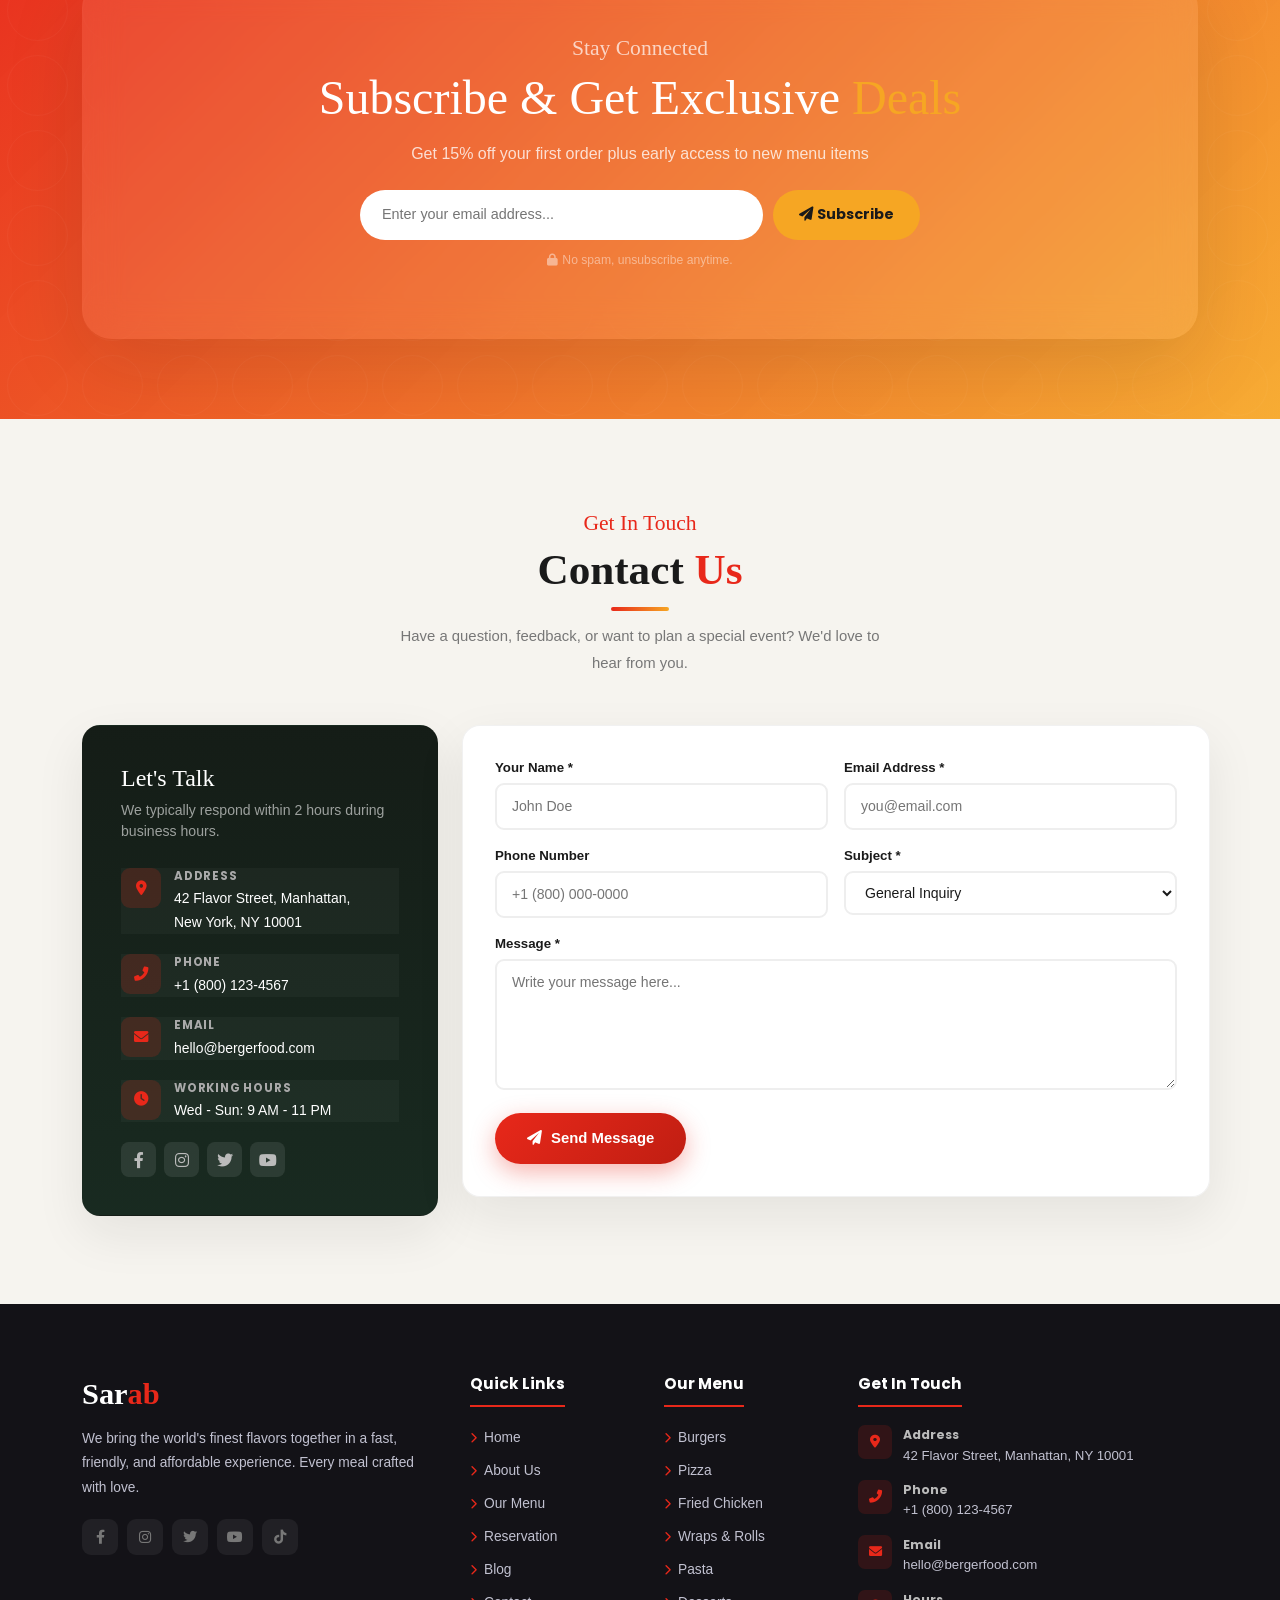
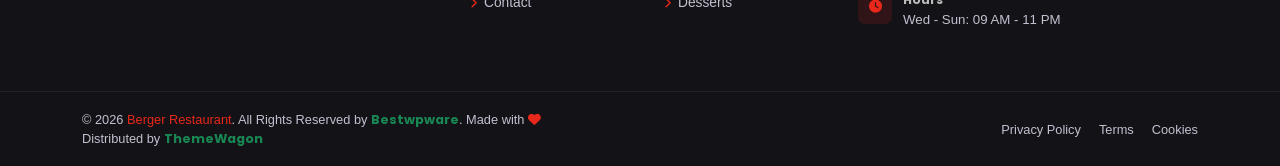
==== commit bd836223: "memperbaiki tampilan" ====
--- a/sarab/index.html
+++ b/sarab/index.html
@@ -20,6 +20,8 @@
       <link rel="stylesheet" href="css/magnific-popup.css"/>
       <!-- Style CSS -->
       <link rel="stylesheet" href="css/style.css" />
+      <!-- Modern UI overrides -->
+      <link rel="stylesheet" href="css/modern.css" />
    </head>
    <body>
       <!-- ============================================================
--- a/sarab/css/modern.css
+++ b/sarab/css/modern.css
@@ -0,0 +1,419 @@
+:root {
+  --surface: rgba(255, 255, 255, 0.92);
+  --surface-soft: rgba(255, 255, 255, 0.72);
+  --surface-strong: rgba(255, 255, 255, 0.98);
+  --text: #1f1f1f;
+  --text-muted: #6f6f7d;
+  --soft-shadow: 0 18px 50px rgba(25, 25, 25, 0.08);
+  --soft-shadow-strong: 0 24px 80px rgba(25, 25, 25, 0.12);
+  --border-soft: rgba(31, 31, 31, 0.08);
+}
+
+body {
+  background: radial-gradient(circle at top left, rgba(232, 40, 26, 0.08), transparent 25%),
+    linear-gradient(180deg, #fbfbfb 0%, #f3f2ef 100%);
+  color: var(--text);
+}
+
+#topbar {
+  background: rgba(255, 255, 255, 0.9);
+  backdrop-filter: blur(16px);
+  border-bottom: 1px solid rgba(31, 31, 31, 0.06);
+}
+#topbar span {
+  color: #666;
+}
+
+#nav {
+  background: rgba(255, 255, 255, 0.96);
+  border-bottom: 1px solid rgba(31, 31, 31, 0.08);
+  backdrop-filter: blur(18px);
+  box-shadow: 0 24px 80px rgba(18, 18, 18, 0.06);
+}
+#nav.scrolled {
+  background: rgba(255, 255, 255, 0.98);
+  box-shadow: 0 28px 90px rgba(18, 18, 18, 0.12);
+}
+#nav .container {
+  max-width: 1180px;
+}
+.blogo {
+  gap: 14px;
+}
+.bico {
+  width: 52px;
+  height: 52px;
+}
+.bname {
+  font-size: 1.55rem;
+}
+.bsub {
+  font-size: 0.72rem;
+  letter-spacing: 1.8px;
+}
+.navbar-nav {
+  align-items: center;
+}
+.navbar-nav .nav-link {
+  color: #4b4b56 !important;
+  font-size: 0.92rem;
+  font-weight: 600;
+  padding: 20px 14px !important;
+  transition: color 0.25s ease;
+}
+.navbar-nav .nav-link.active,
+.navbar-nav .nav-link:hover {
+  color: var(--primary) !important;
+}
+.navbar-nav .nav-link::after {
+  content: "";
+  position: absolute;
+  bottom: 8px;
+  left: 50%;
+  transform: translateX(-50%);
+  width: 0;
+  height: 3px;
+  background: linear-gradient(90deg, var(--primary), var(--secondary));
+  border-radius: 50px;
+  transition: width 0.3s ease;
+}
+.navbar-nav .nav-link:hover::after,
+.navbar-nav .nav-link.active::after {
+  width: 50%;
+}
+#navSearchBtn,
+.login-nav-btn,
+.nav-cta {
+  min-height: 44px;
+}
+#navSearchBtn {
+  color: #4b4b56;
+  border: 1px solid rgba(31, 31, 31, 0.08);
+  border-radius: 14px;
+  width: 44px;
+  height: 44px;
+  display: inline-flex;
+  align-items: center;
+  justify-content: center;
+  background: rgba(255, 255, 255, 0.95);
+  transition: all 0.25s ease;
+}
+#navSearchBtn:hover {
+  background: rgba(232, 40, 26, 0.08);
+  color: var(--primary);
+}
+.login-nav-btn {
+  border-color: rgba(232, 40, 26, 0.18);
+  background: rgba(255, 255, 255, 0.95);
+  border-radius: 14px;
+  padding: 0 18px;
+  gap: 10px;
+}
+.login-nav-btn:hover {
+  background: rgba(232, 40, 26, 0.08);
+}
+.nav-cta {
+  border-radius: 999px;
+  padding: 11px 26px !important;
+  font-size: 0.9rem !important;
+}
+#navmenu {
+  display: flex !important;
+  justify-content: space-between;
+  align-items: center;
+}
+@media (max-width: 991px) {
+  #nav {
+    padding: 8px 0;
+  }
+  .navbar-nav .nav-link {
+    padding: 14px 8px !important;
+  }
+  #navSearchBtn,
+  .login-nav-btn,
+  .nav-cta {
+    width: auto;
+    min-height: 42px;
+  }
+}
+@media (max-width: 767px) {
+  #nav .container {
+    max-width: 100%;
+    padding-left: 16px;
+    padding-right: 16px;
+  }
+}
+
+#hero {
+  min-height: 94vh;
+  padding-top: 40px;
+  overflow: hidden;
+}
+#hero::after {
+  content: "";
+  position: absolute;
+  inset: 0;
+  background: radial-gradient(circle at 10% 20%, rgba(246, 166, 35, 0.18), transparent 22%),
+    radial-gradient(circle at 85% 25%, rgba(232, 40, 26, 0.14), transparent 24%),
+    radial-gradient(circle at 60% 80%, rgba(45, 106, 79, 0.08), transparent 18%);
+  pointer-events: none;
+}
+.hbgtxt {
+  font-size: 16vw;
+  color: rgba(31, 31, 31, 0.03);
+}
+.hbadge {
+  background: rgba(255, 255, 255, 0.9);
+  border: 1px solid rgba(31, 31, 31, 0.05);
+}
+.htitle {
+  letter-spacing: -0.05em;
+}
+.hdesc {
+  max-width: 520px;
+}
+.btn-red,
+.btn-play,
+.nav-cta,
+.mpaddcart,
+.nlbtn,
+.login-submit,
+.btnw {
+  transition: transform 0.25s ease, box-shadow 0.25s ease, opacity 0.25s ease;
+}
+.btn-red:hover,
+.btn-play:hover,
+.nav-cta:hover,
+.mpaddcart:hover,
+.nlbtn:hover,
+.login-submit:hover,
+.btnw:hover {
+  transform: translateY(-3px);
+}
+
+#menu {
+  background: transparent;
+}
+.filtbtn {
+  border: 1px solid rgba(31, 31, 31, 0.08);
+  background: rgba(255, 255, 255, 0.93);
+  color: #555;
+}
+.filtbtn.active,
+.filtbtn:hover {
+  background: linear-gradient(135deg, rgba(232, 40, 26, 0.95), rgba(246, 166, 35, 0.95));
+  border-color: transparent;
+  color: #fff;
+}
+.mcard {
+  background: rgba(255, 255, 255, 0.95);
+  border: 1px solid rgba(31, 31, 31, 0.06);
+  backdrop-filter: blur(12px);
+  overflow: hidden;
+}
+.mcard:hover {
+  transform: translateY(-10px) scale(1.01);
+  box-shadow: var(--soft-shadow-strong);
+}
+.mimg {
+  background: linear-gradient(180deg, rgba(255, 248, 242, 0.95), rgba(255, 235, 223, 0.35));
+}
+.mbdg,
+.mhrt {
+  border: 1px solid rgba(255, 255, 255, 0.7);
+  box-shadow: 0 18px 40px rgba(0, 0, 0, 0.08);
+}
+.mhrt {
+  background: rgba(255, 255, 255, 0.84);
+}
+.madd {
+  box-shadow: 0 12px 28px rgba(232, 40, 26, 0.28);
+}
+.madd:hover {
+  transform: translateY(-2px) scale(1.1) rotate(90deg);
+}
+
+#special {
+  background: linear-gradient(135deg, #1e0303 0%, #330808 100%);
+}
+.sptitle {
+  letter-spacing: -0.04em;
+}
+.cditem {
+  background: rgba(255, 255, 255, 0.09);
+  border: 1px solid rgba(255, 255, 255, 0.12);
+}
+
+#gallery {
+  background: transparent;
+}
+.ggrid {
+  grid-template-columns: repeat(3, minmax(0, 1fr));
+  grid-auto-rows: 220px;
+}
+.gitem {
+  border-radius: 20px;
+  overflow: hidden;
+  box-shadow: 0 20px 60px rgba(0, 0, 0, 0.08);
+}
+.gitem .gover {
+  background: linear-gradient(180deg, rgba(0, 0, 0, 0.5), transparent 60%);
+}
+
+.timeline::before {
+  left: 4px;
+  top: 8px;
+  bottom: 8px;
+  transform: none;
+  width: 3px;
+  background: linear-gradient(180deg, rgba(232, 40, 26, 0.8), rgba(246, 166, 35, 0.8));
+}
+.tli {
+  display: grid;
+  grid-template-columns: 36px 1fr;
+  gap: 20px;
+  align-items: start;
+}
+.tl-left,
+.tl-right {
+  padding: 0;
+  text-align: left;
+  visibility: visible !important;
+}
+.tli:nth-child(odd) .tl-right,
+.tli:nth-child(even) .tl-right {
+  visibility: visible !important;
+}
+.tli:nth-child(odd) .tl-left,
+.tli:nth-child(even) .tl-left {
+  display: none !important;
+}
+.tldot {
+  border-width: 4px;
+}
+
+.chcard {
+  background: rgba(255, 255, 255, 0.96);
+  border: 1px solid rgba(31, 31, 31, 0.06);
+}
+.chcard:hover {
+  transform: translateY(-8px);
+  box-shadow: var(--soft-shadow-strong);
+}
+
+#hours {
+  background: linear-gradient(135deg, #1a4224 0%, #132d1b 100%);
+}
+.hrscard,
+.hrscta,
+.ctdark,
+.fcard,
+.tescard,
+.blcard {
+  background: rgba(255, 255, 255, 0.95);
+  border: 1px solid rgba(31, 31, 31, 0.06);
+  box-shadow: var(--soft-shadow);
+}
+.hrscta {
+  background: linear-gradient(135deg, rgba(232, 40, 26, 0.95), rgba(246, 166, 35, 0.95));
+}
+.hrscta h4,
+.hrscta p {
+  color: #fff;
+}
+
+.testimonials .tescard,
+#testimonials .tescard {
+  background: rgba(255, 255, 255, 0.96);
+}
+.tesq {
+  color: rgba(232, 40, 26, 0.08);
+}
+
+#newsletter {
+  background: linear-gradient(135deg, rgba(232, 40, 26, 0.98), rgba(246, 166, 35, 0.92));
+}
+.nlw {
+  border-radius: 30px;
+  padding: 54px 48px;
+  box-shadow: var(--soft-shadow-strong);
+  background: rgba(255, 255, 255, 0.08);
+  backdrop-filter: blur(18px);
+}
+.nlw h2 {
+  font-size: clamp(2rem, 4vw, 3rem);
+}
+
+#contact-section {
+  background: #f6f4ef;
+}
+.ctdark {
+  background: linear-gradient(180deg, rgba(16, 24, 18, 0.98), rgba(20, 38, 28, 0.98));
+}
+.ctitem {
+  background: rgba(255, 255, 255, 0.03);
+}
+
+footer {
+  background: #131217;
+}
+.fnm {
+  color: #fff;
+}
+.flinks a,
+.fciinfo,
+.fdesc,
+.fbot p,
+.fbot a {
+  color: #c1c1d0;
+}
+.flinks a:hover,
+.fbot a:hover {
+  color: #f6a623;
+}
+
+#btt {
+  box-shadow: 0 18px 40px rgba(232, 40, 26, 0.28);
+}
+
+#searchOv .sovbox {
+  box-shadow: 0 40px 90px rgba(0, 0, 0, 0.25);
+}
+.mpbox {
+  border: 1px solid rgba(255, 255, 255, 0.12);
+}
+.gpbox {
+  border-radius: 28px;
+}
+.login-card {
+  border-radius: 28px;
+}
+
+@media (max-width: 991px) {
+  .ggrid {
+    grid-template-columns: 1fr 1fr;
+  }
+  .hcircle {
+    width: 280px;
+    height: 280px;
+  }
+}
+
+@media (max-width: 768px) {
+  #nav {
+    background: rgba(255, 255, 255, 0.98);
+  }
+  .hcircle {
+    width: 220px;
+    height: 220px;
+  }
+  .ggrid {
+    grid-template-columns: 1fr;
+  }
+  #hero {
+    padding-top: 20px;
+  }
+  .nlw {
+    padding: 36px 24px;
+  }
+}
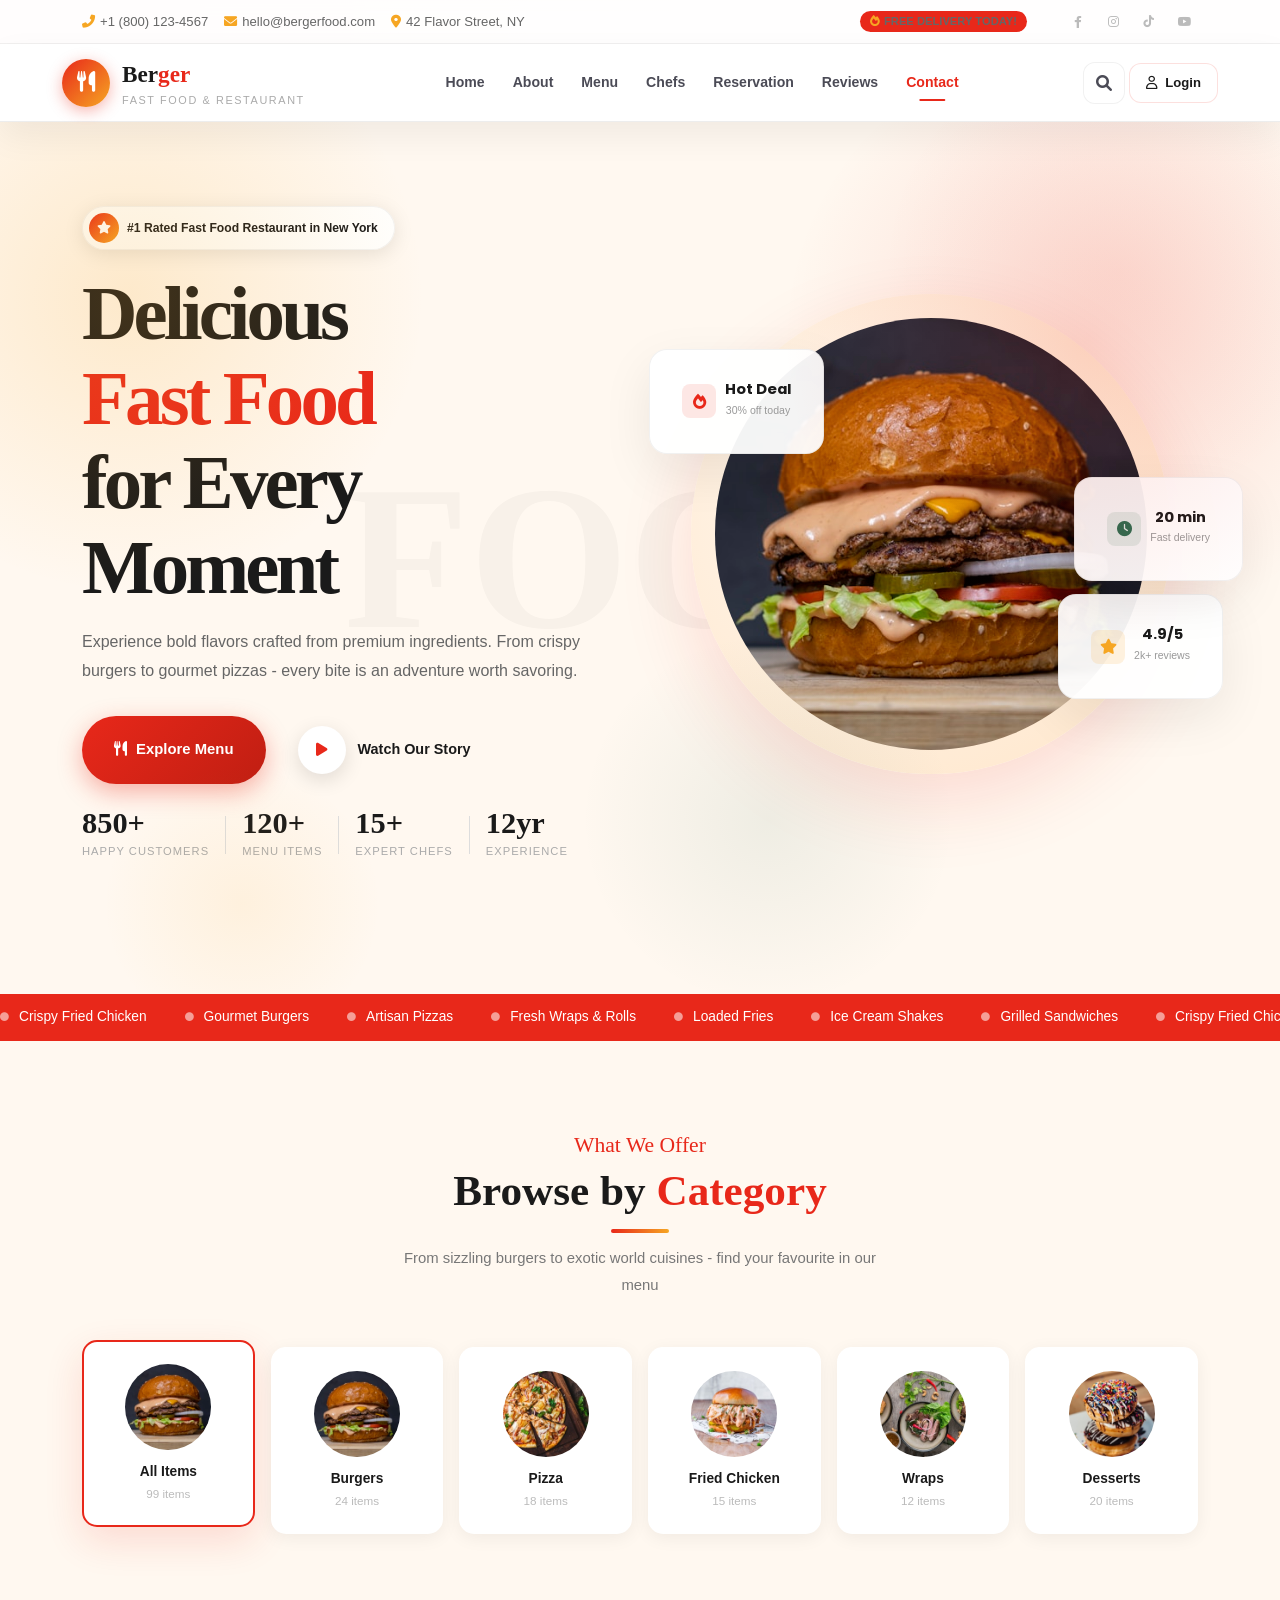
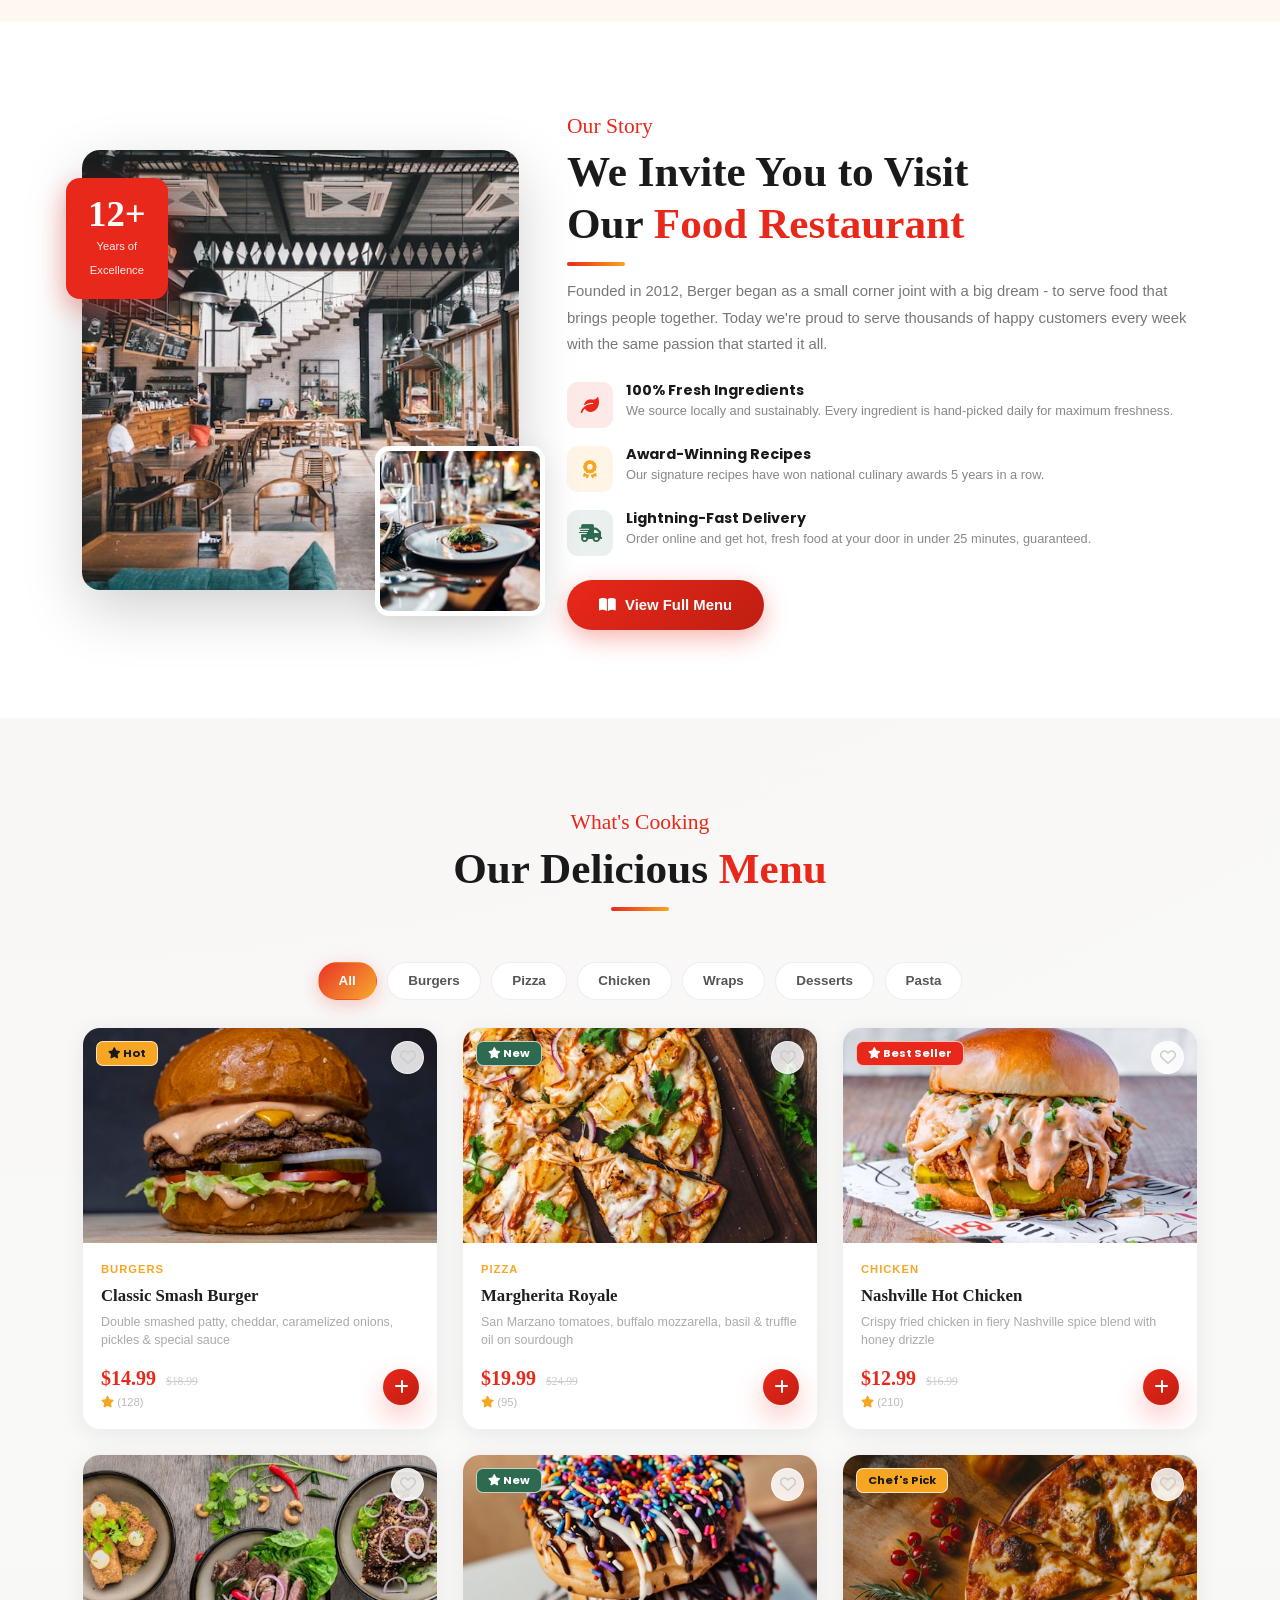
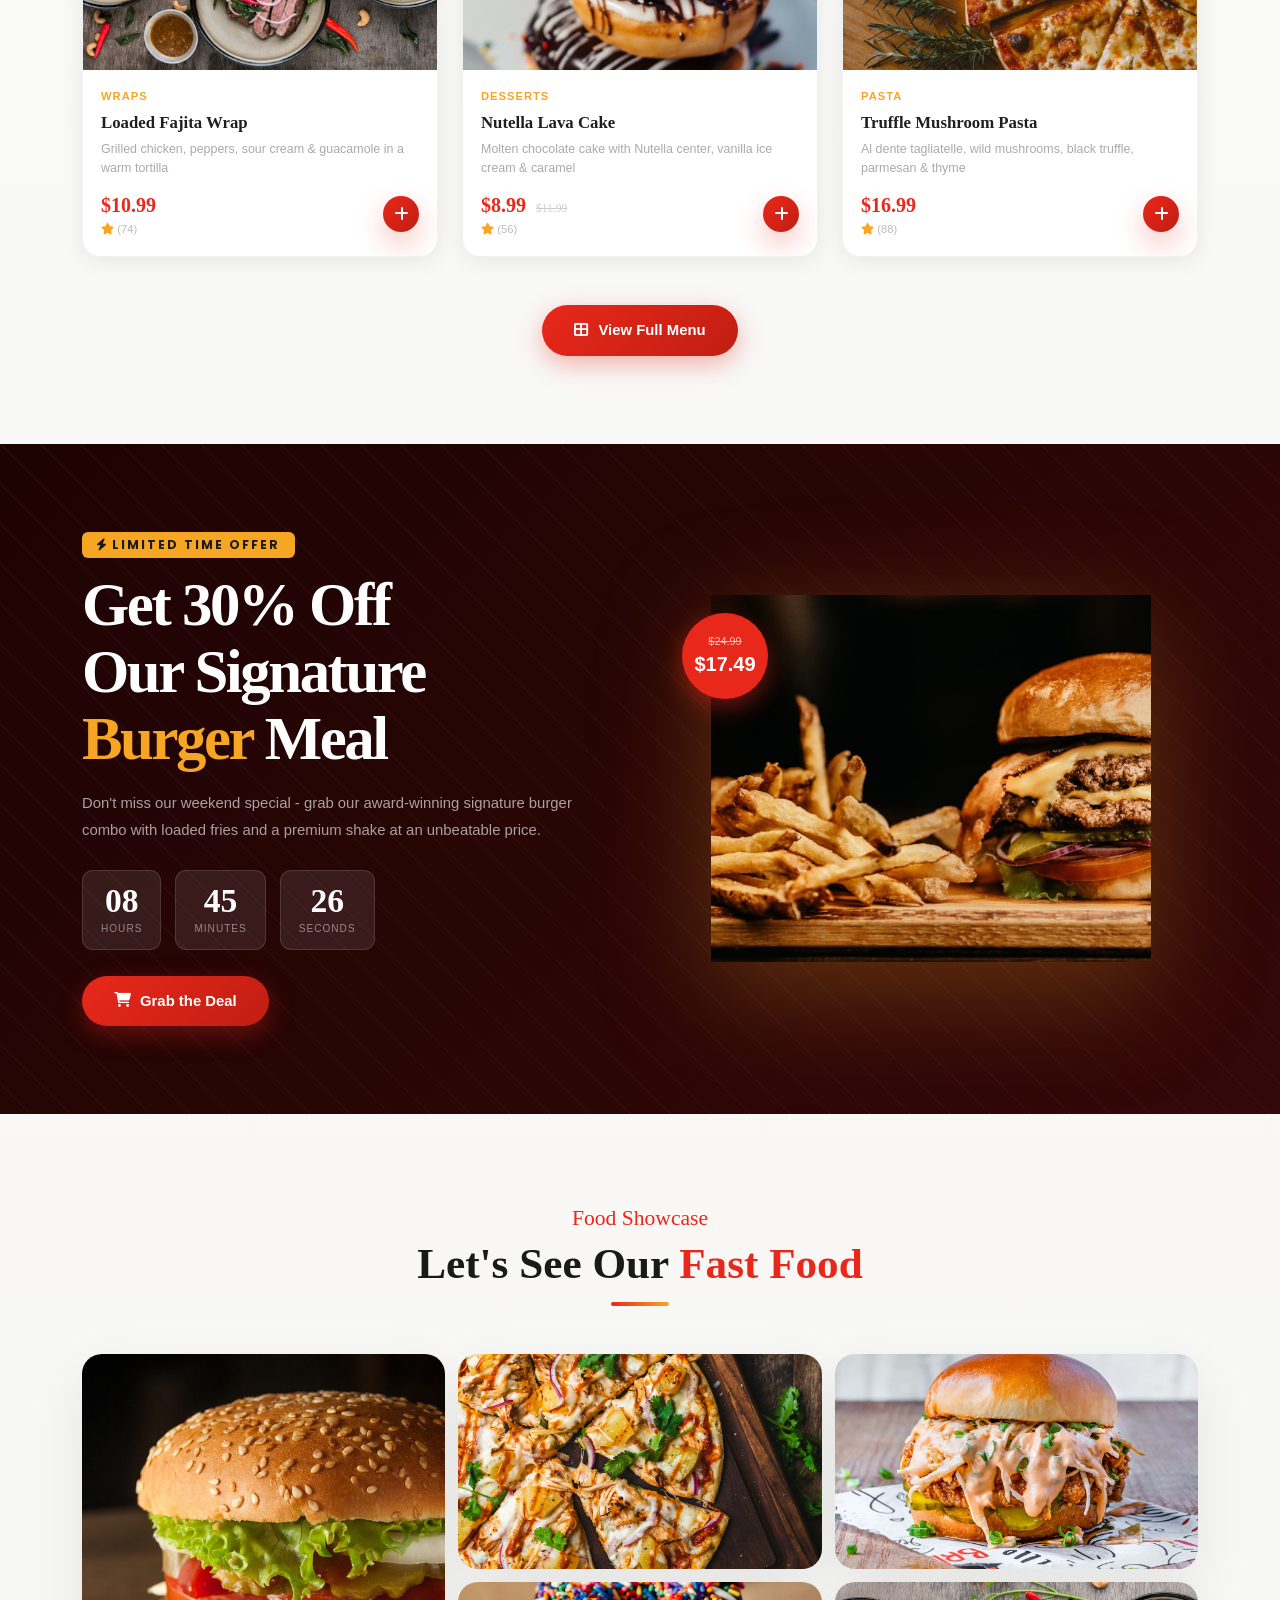
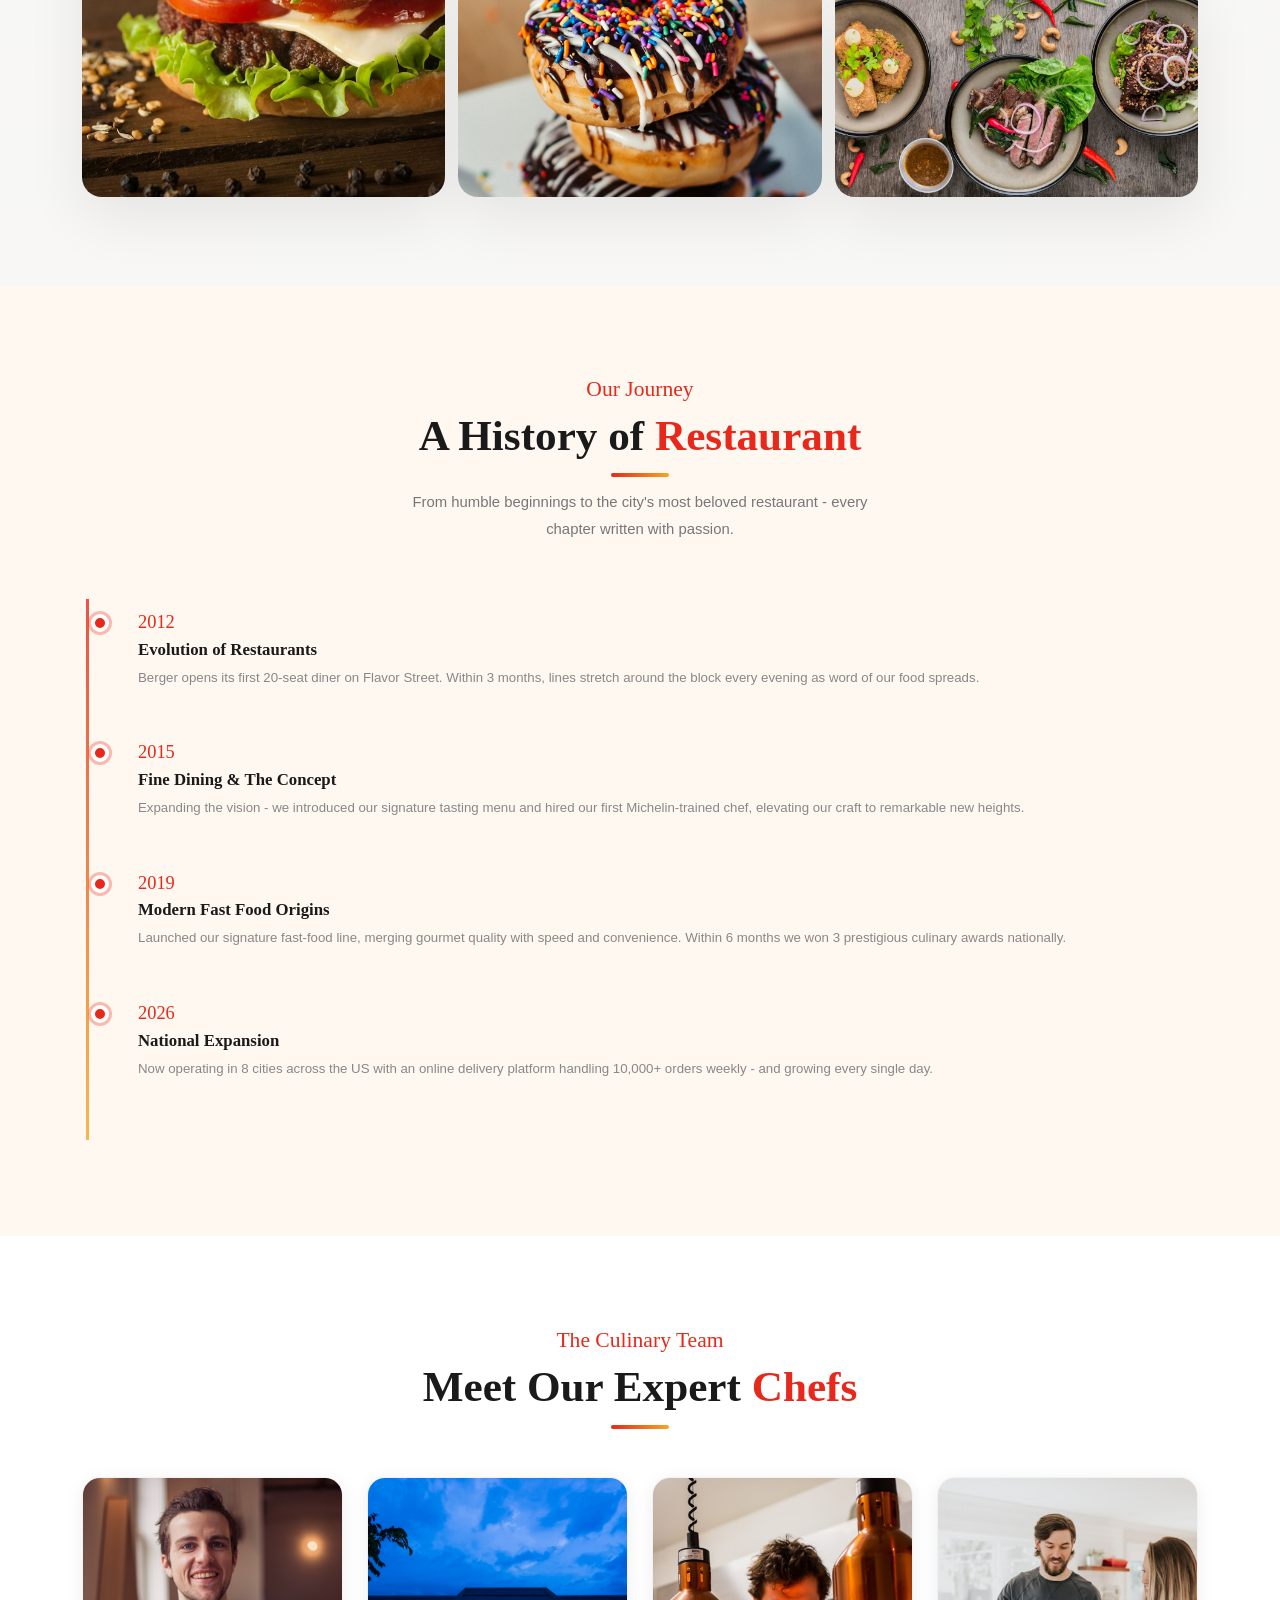
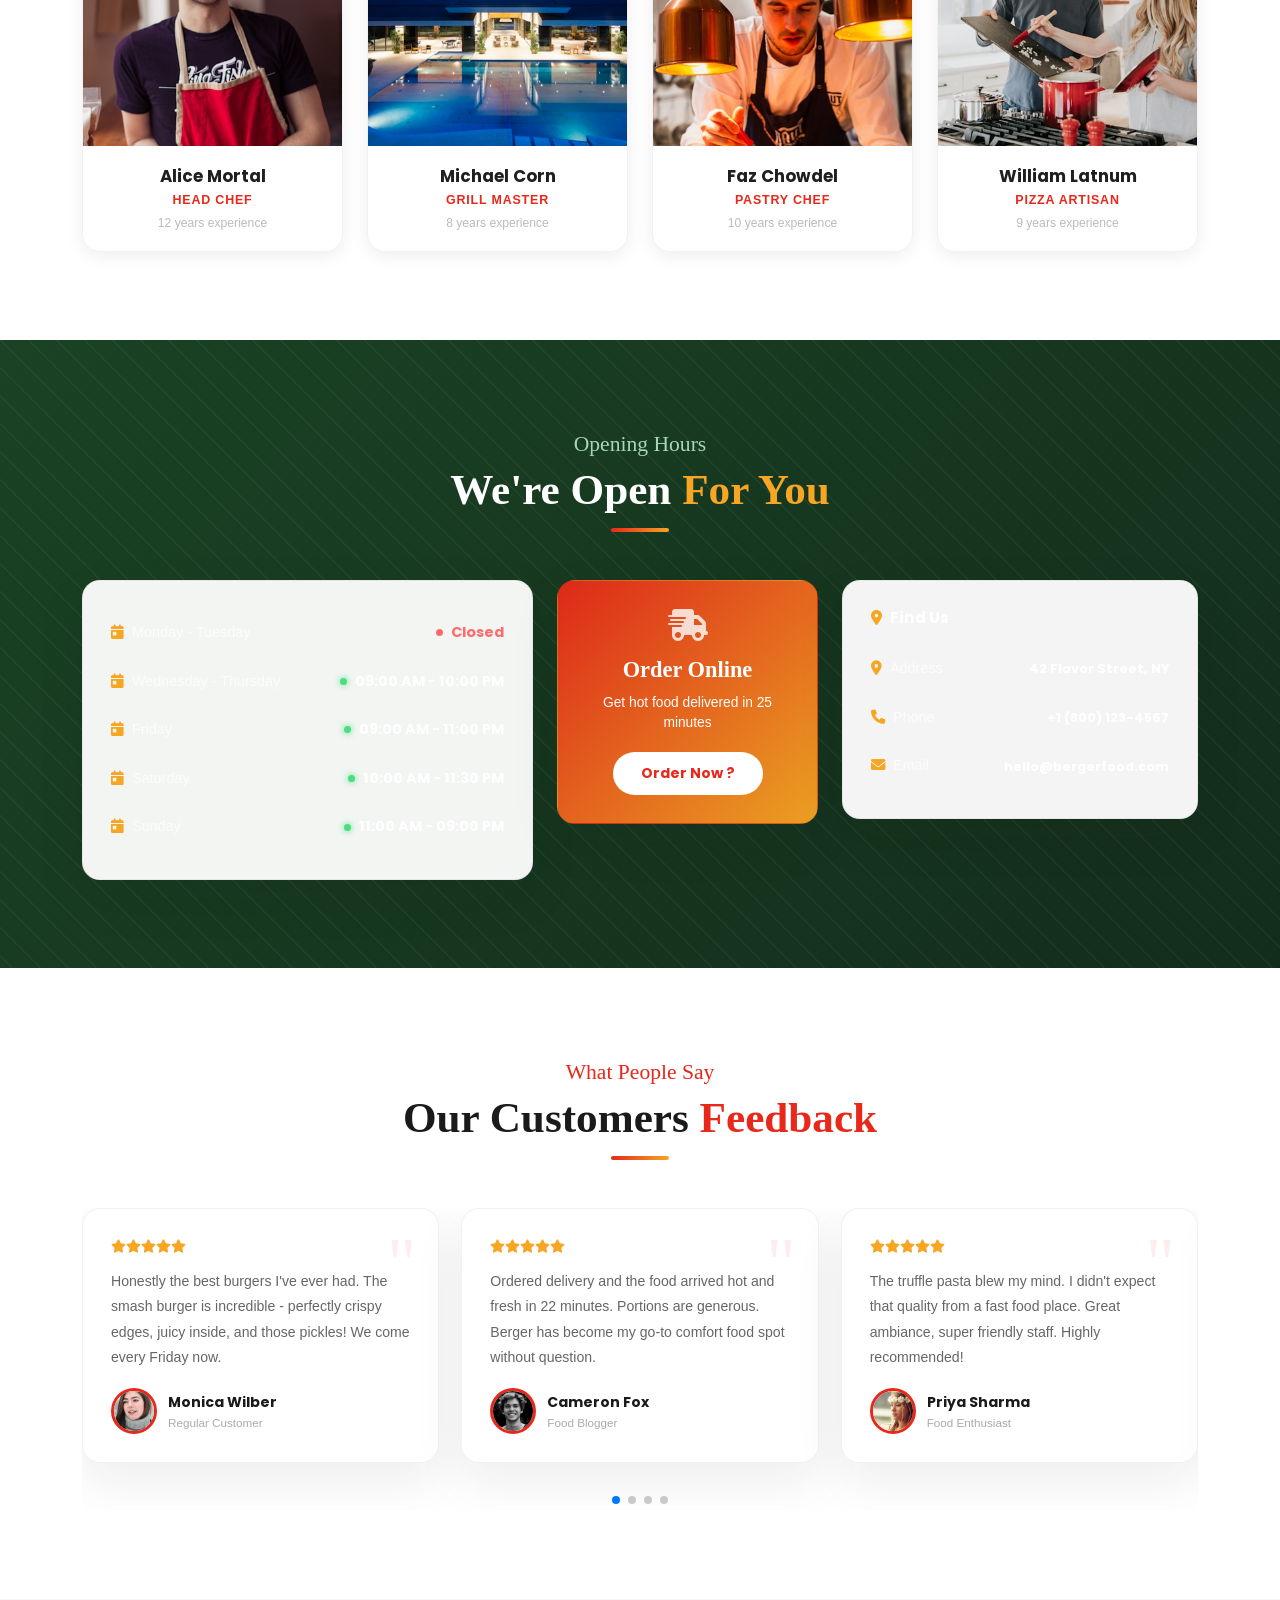
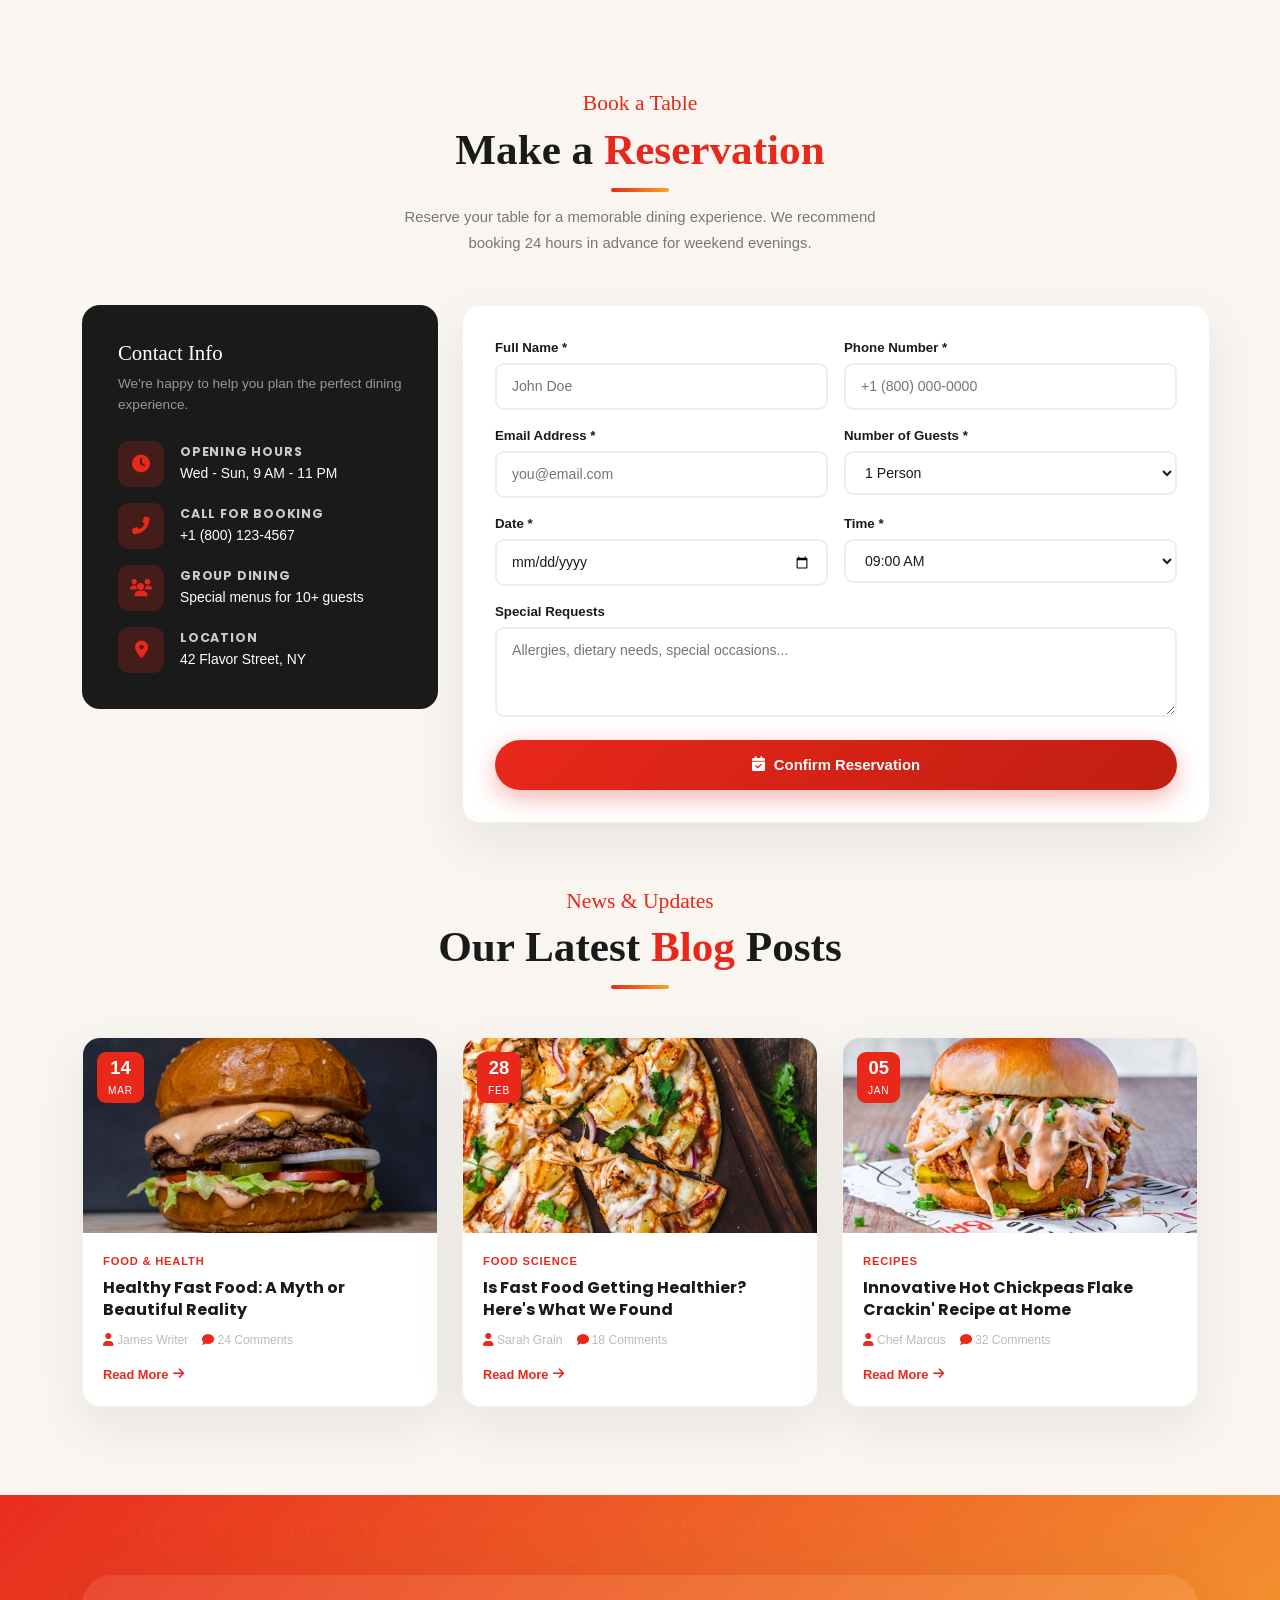
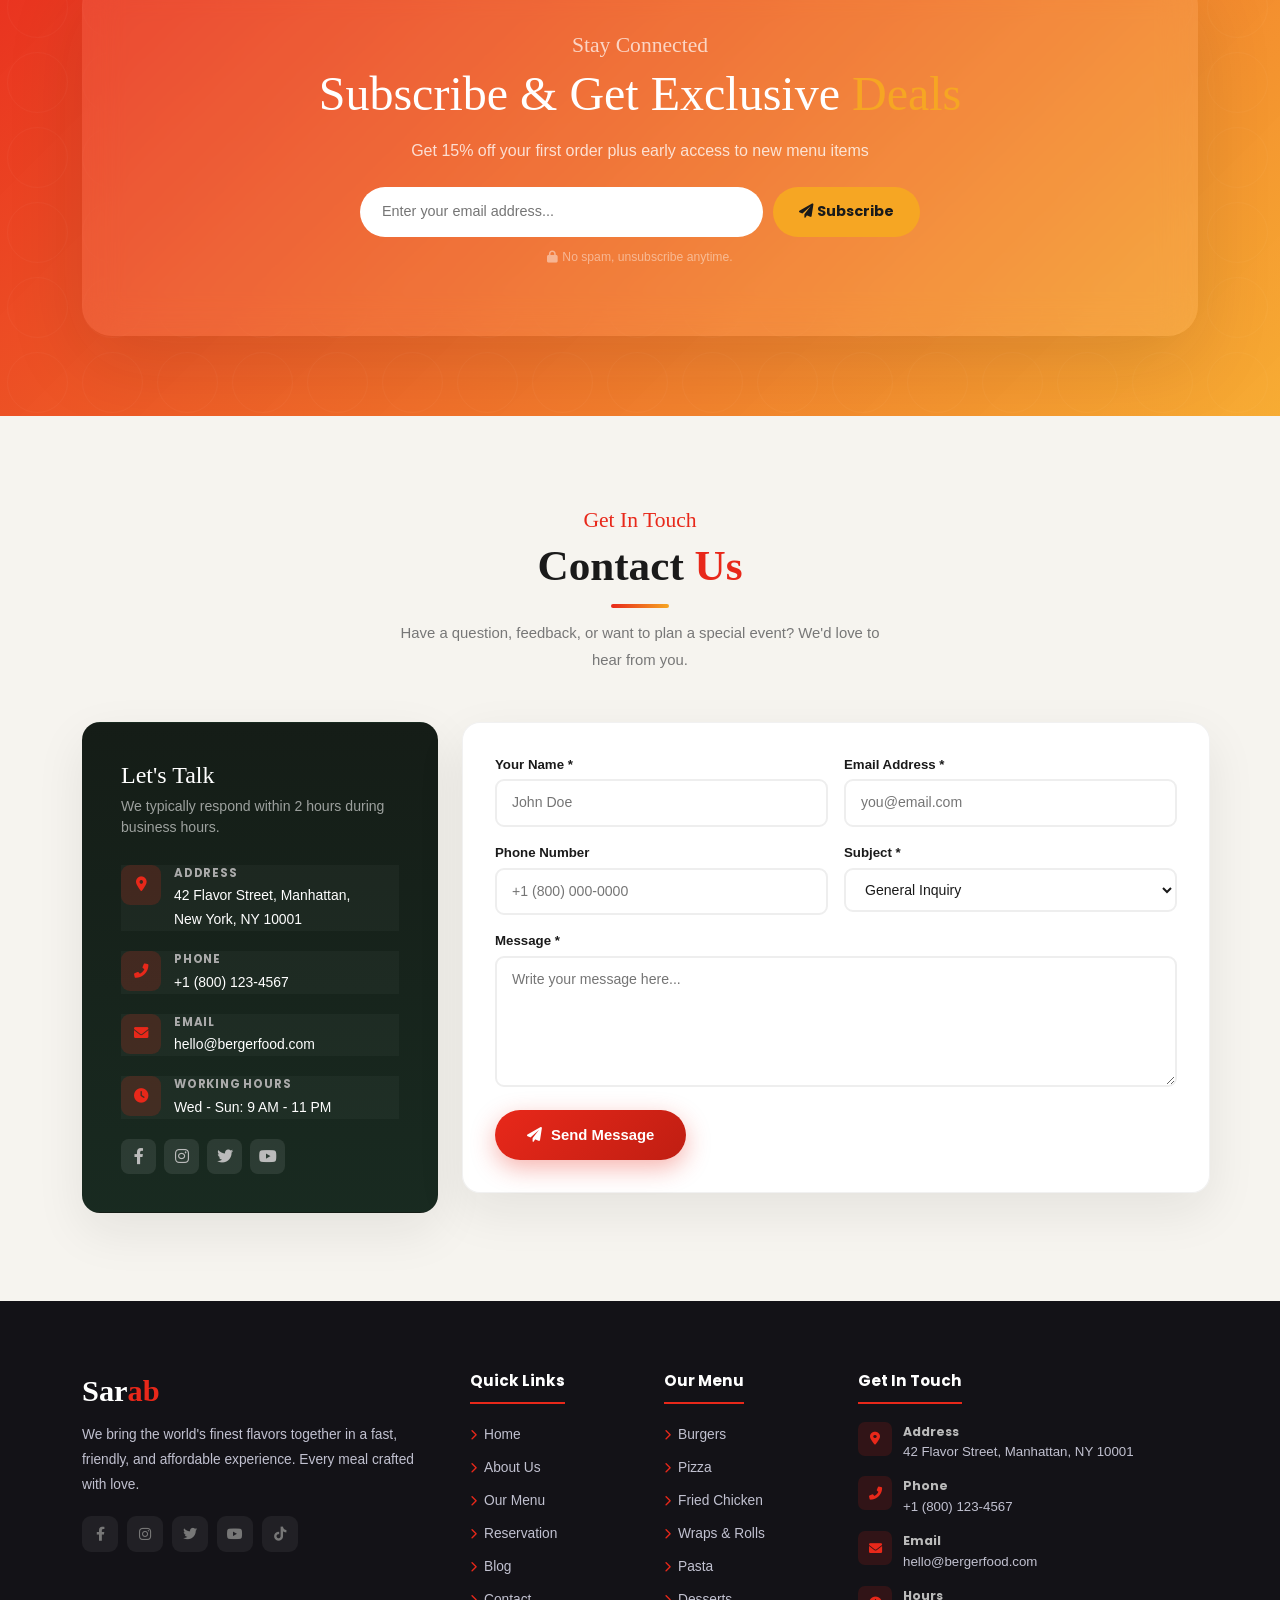
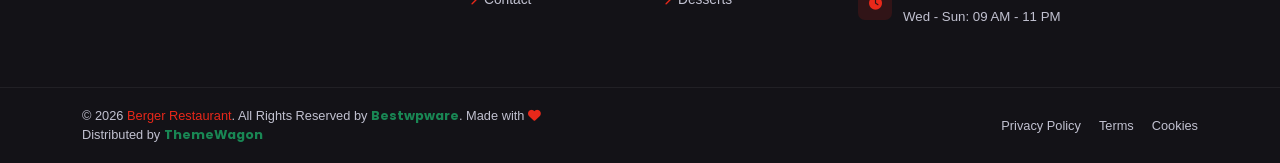
==== commit e89a30d4: "memperbaiki navbar" ====
--- a/sarab/index.html
+++ b/sarab/index.html
@@ -80,7 +80,6 @@
                   <button id="loginBtn" class="login-nav-btn" type="button">
                      <i class="far fa-user"></i><span id="loginBtnText">Login</span>
                   </button>
-                  <a href="#menu" class="nav-link nav-cta"><i class="fas fa-shopping-bag me-1"></i>Order Now</a>
                </div>
             </div>
          </div>
--- a/sarab/css/modern.css
+++ b/sarab/css/modern.css
@@ -27,39 +27,43 @@
 #nav {
   background: rgba(255, 255, 255, 0.96);
   border-bottom: 1px solid rgba(31, 31, 31, 0.08);
-  backdrop-filter: blur(18px);
-  box-shadow: 0 24px 80px rgba(18, 18, 18, 0.06);
+  backdrop-filter: blur(16px);
+  box-shadow: 0 14px 35px rgba(18, 18, 18, 0.06);
+  position: sticky;
+  top: 0;
+  z-index: 1000;
 }
 #nav.scrolled {
   background: rgba(255, 255, 255, 0.98);
-  box-shadow: 0 28px 90px rgba(18, 18, 18, 0.12);
+  box-shadow: 0 18px 50px rgba(18, 18, 18, 0.08);
 }
 #nav .container {
   max-width: 1180px;
 }
 .blogo {
-  gap: 14px;
+  gap: 12px;
 }
 .bico {
-  width: 52px;
-  height: 52px;
+  width: 48px;
+  height: 48px;
 }
 .bname {
-  font-size: 1.55rem;
+  font-size: 1.45rem;
 }
 .bsub {
-  font-size: 0.72rem;
-  letter-spacing: 1.8px;
+  font-size: 0.68rem;
+  letter-spacing: 1.6px;
 }
 .navbar-nav {
   align-items: center;
+  gap: 8px;
 }
 .navbar-nav .nav-link {
   color: #4b4b56 !important;
-  font-size: 0.92rem;
+  font-size: 0.88rem;
   font-weight: 600;
-  padding: 20px 14px !important;
-  transition: color 0.25s ease;
+  padding: 14px 10px !important;
+  transition: color 0.22s ease;
 }
 .navbar-nav .nav-link.active,
 .navbar-nav .nav-link:hover {
@@ -68,66 +72,83 @@
 .navbar-nav .nav-link::after {
   content: "";
   position: absolute;
-  bottom: 8px;
+  bottom: 6px;
   left: 50%;
   transform: translateX(-50%);
   width: 0;
-  height: 3px;
-  background: linear-gradient(90deg, var(--primary), var(--secondary));
+  height: 2px;
+  background: var(--primary);
   border-radius: 50px;
-  transition: width 0.3s ease;
+  transition: width 0.25s ease;
 }
 .navbar-nav .nav-link:hover::after,
 .navbar-nav .nav-link.active::after {
-  width: 50%;
+  width: 35%;
 }
 #navSearchBtn,
 .login-nav-btn,
 .nav-cta {
-  min-height: 44px;
+  min-height: 40px;
 }
 #navSearchBtn {
   color: #4b4b56;
-  border: 1px solid rgba(31, 31, 31, 0.08);
-  border-radius: 14px;
-  width: 44px;
-  height: 44px;
+  border: 1px solid rgba(31, 31, 31, 0.06);
+  border-radius: 12px;
+  width: 42px;
+  height: 42px;
   display: inline-flex;
   align-items: center;
   justify-content: center;
   background: rgba(255, 255, 255, 0.95);
-  transition: all 0.25s ease;
+  transition: all 0.22s ease;
 }
 #navSearchBtn:hover {
   background: rgba(232, 40, 26, 0.08);
   color: var(--primary);
 }
 .login-nav-btn {
-  border-color: rgba(232, 40, 26, 0.18);
+  border-color: rgba(232, 40, 26, 0.14);
   background: rgba(255, 255, 255, 0.95);
-  border-radius: 14px;
-  padding: 0 18px;
-  gap: 10px;
+  border-radius: 12px;
+  padding: 0 16px;
+  gap: 8px;
+  font-size: 0.82rem;
 }
 .login-nav-btn:hover {
-  background: rgba(232, 40, 26, 0.08);
+  background: rgba(232, 40, 26, 0.07);
 }
 .nav-cta {
   border-radius: 999px;
-  padding: 11px 26px !important;
-  font-size: 0.9rem !important;
-}
-#navmenu {
-  display: flex !important;
-  justify-content: space-between;
+  padding: 10px 22px !important;
+  font-size: 0.86rem !important;
+  box-shadow: 0 8px 18px rgba(232, 40, 26, 0.18);
+}
+.navbar-toggler {
+  border: 1px solid rgba(31, 31, 31, 0.08);
+  border-radius: 12px;
+  width: 44px;
+  height: 44px;
+}
+.navbar-toggler .fas {
+  color: var(--primary);
+}
+#nav .navbar-collapse {
   align-items: center;
 }
 @media (max-width: 991px) {
   #nav {
-    padding: 8px 0;
+    padding: 6px 0;
   }
   .navbar-nav .nav-link {
-    padding: 14px 8px !important;
+    padding: 12px 8px !important;
+  }
+  #navSearchBtn,
+  .login-nav-btn,
+  .nav-cta {
+    width: auto;
+    min-height: 38px;
+  }
+}
   }
   #navSearchBtn,
   .login-nav-btn,
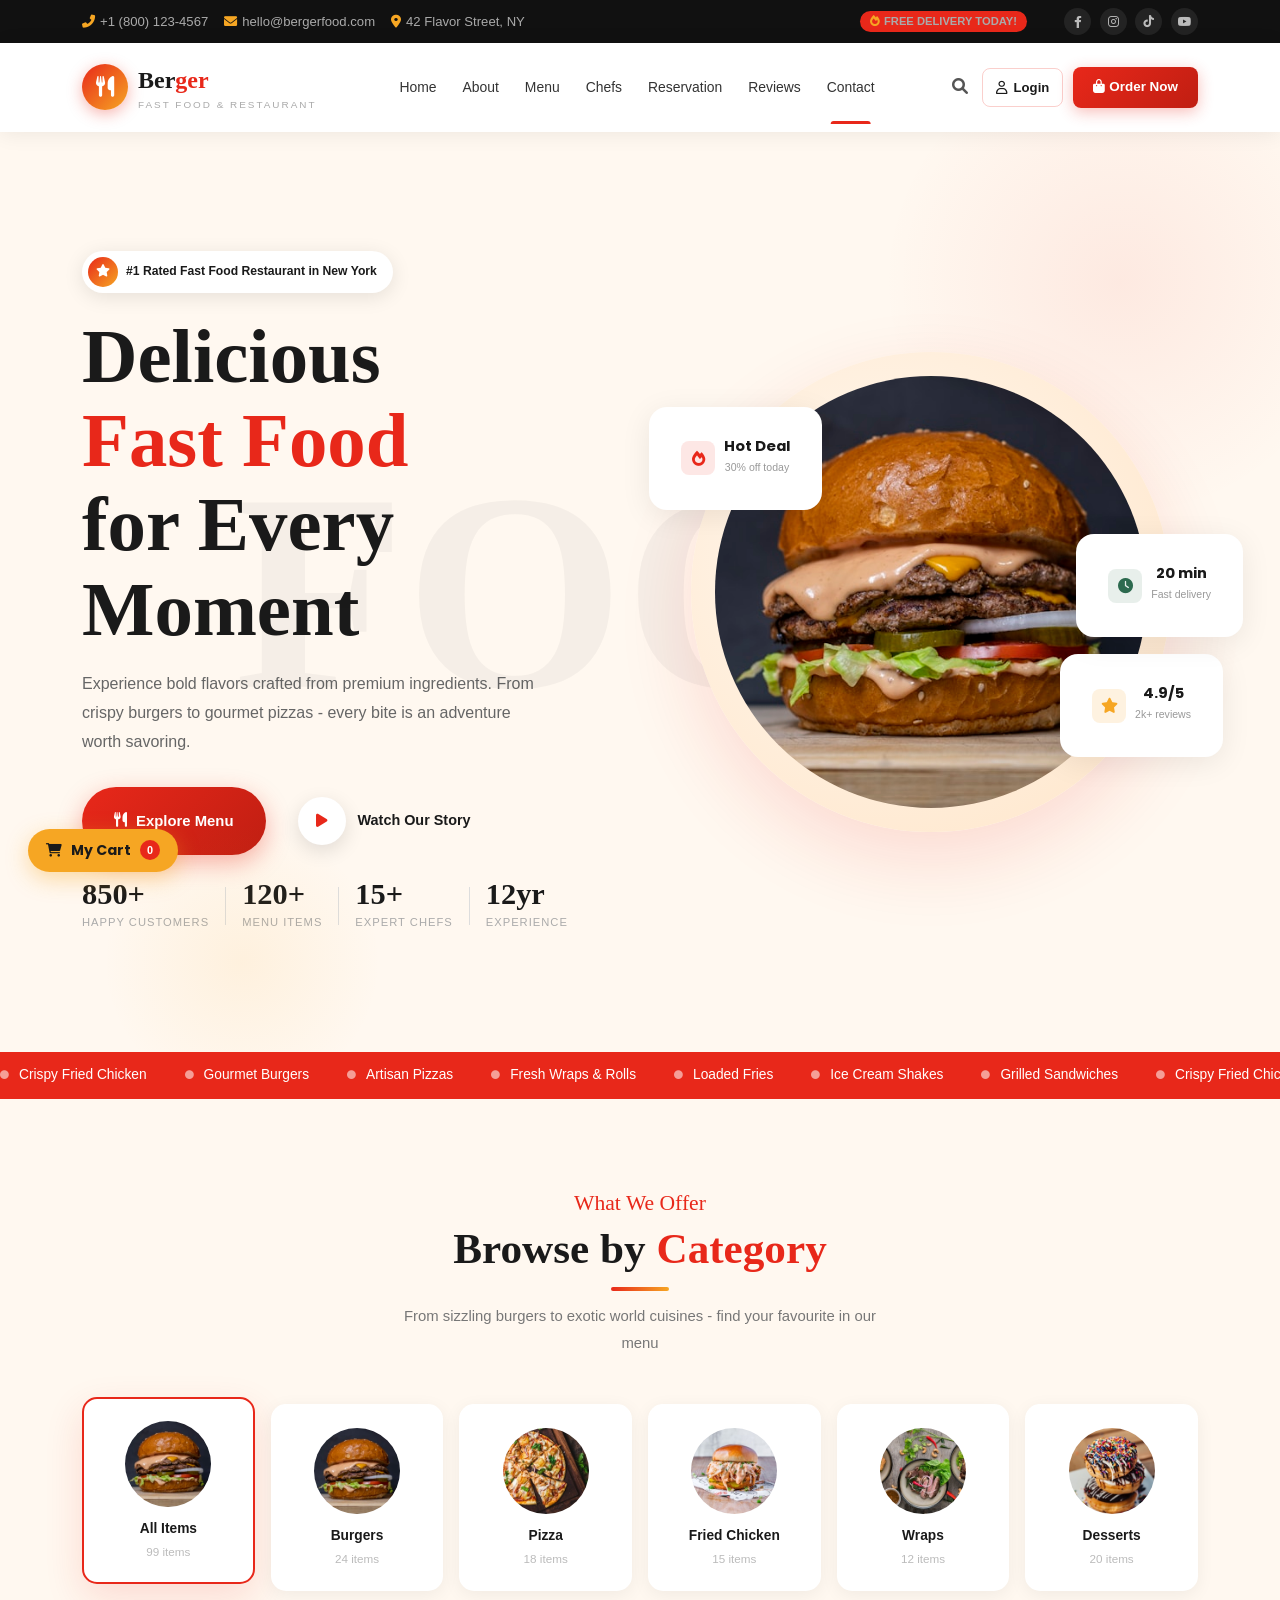
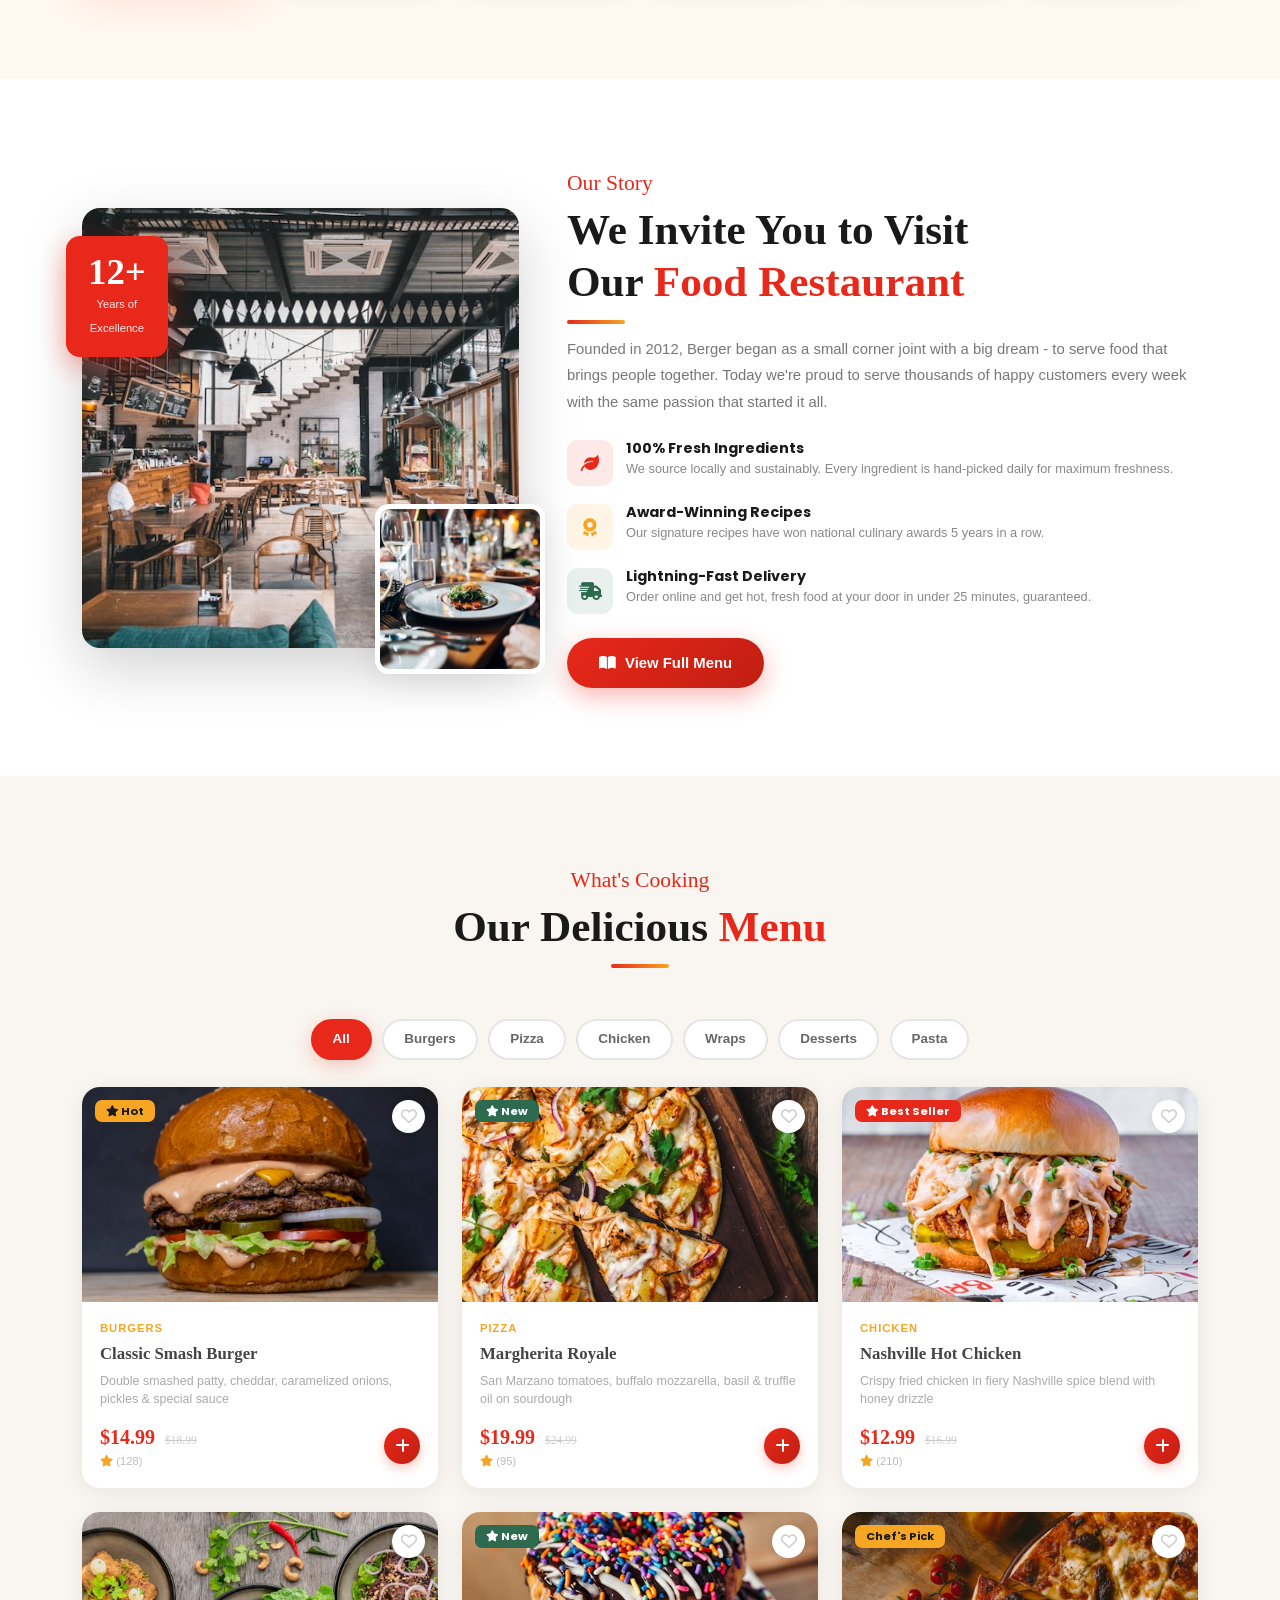
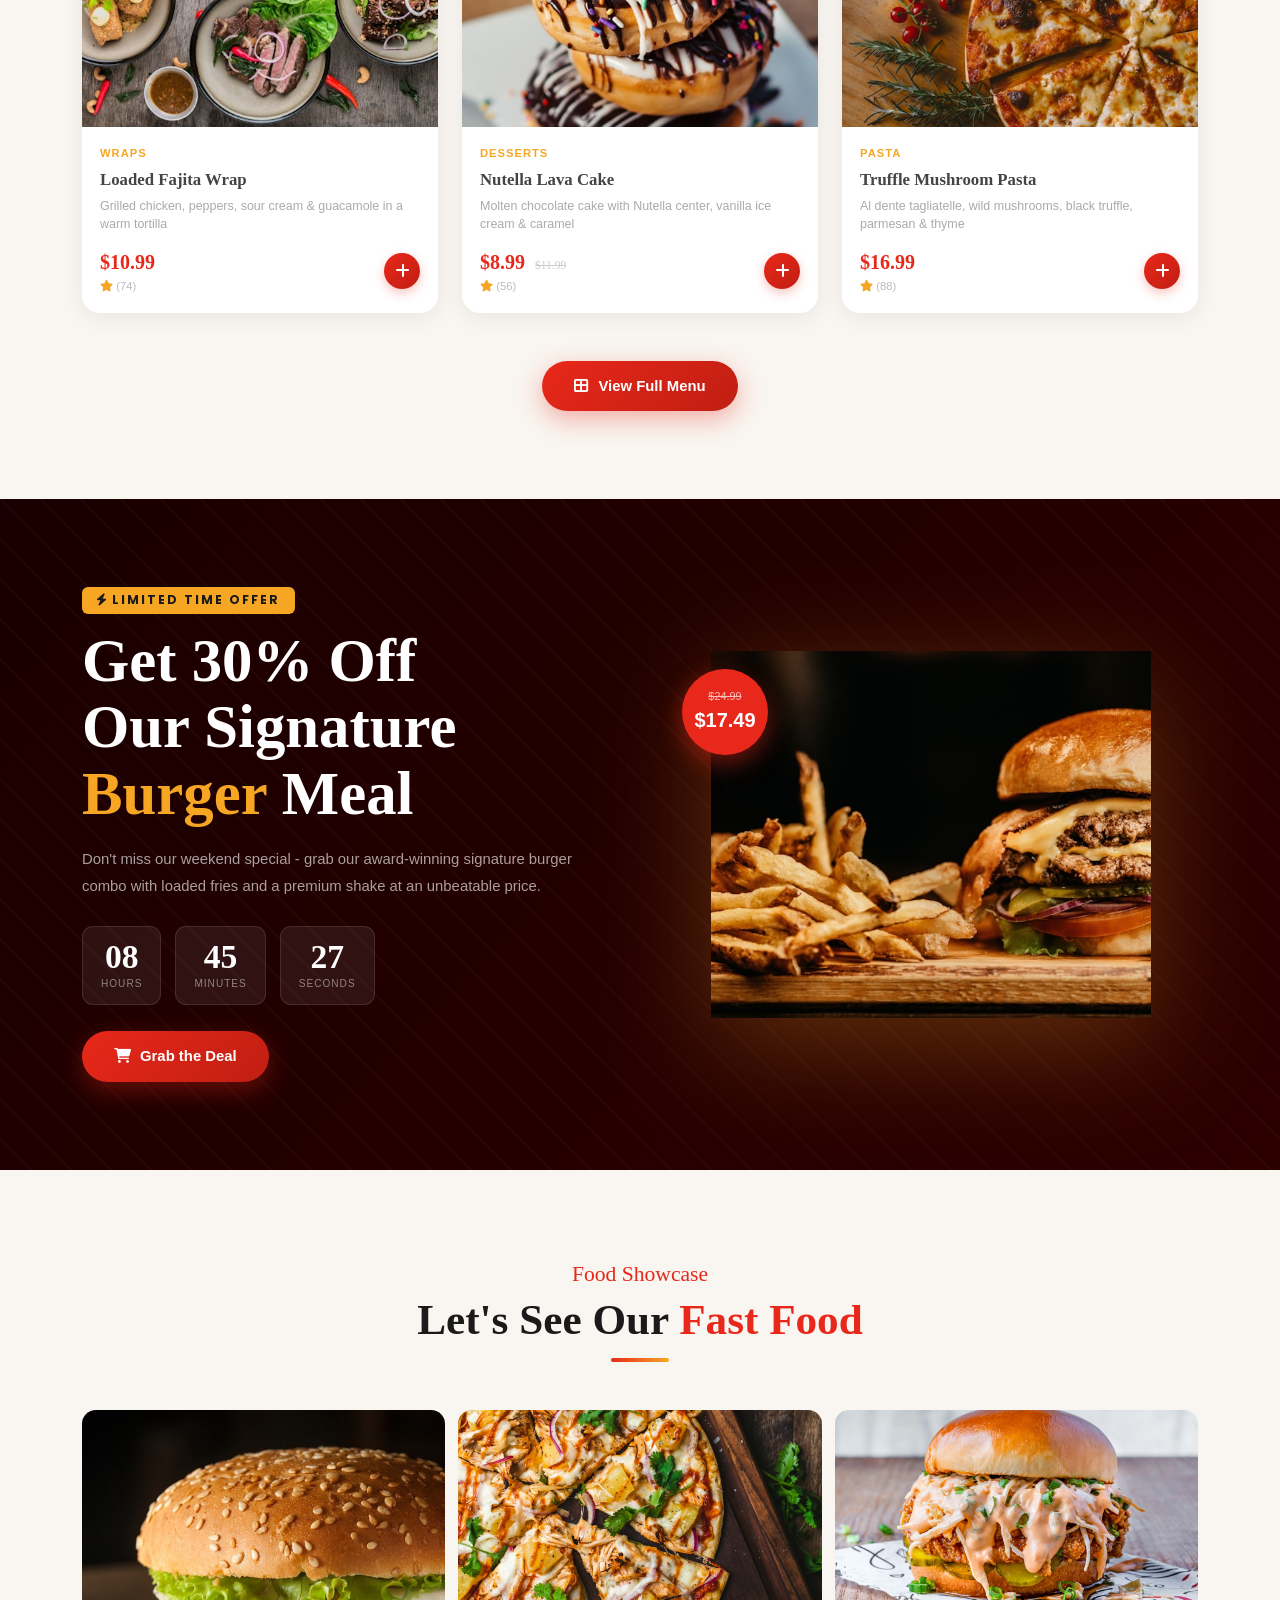
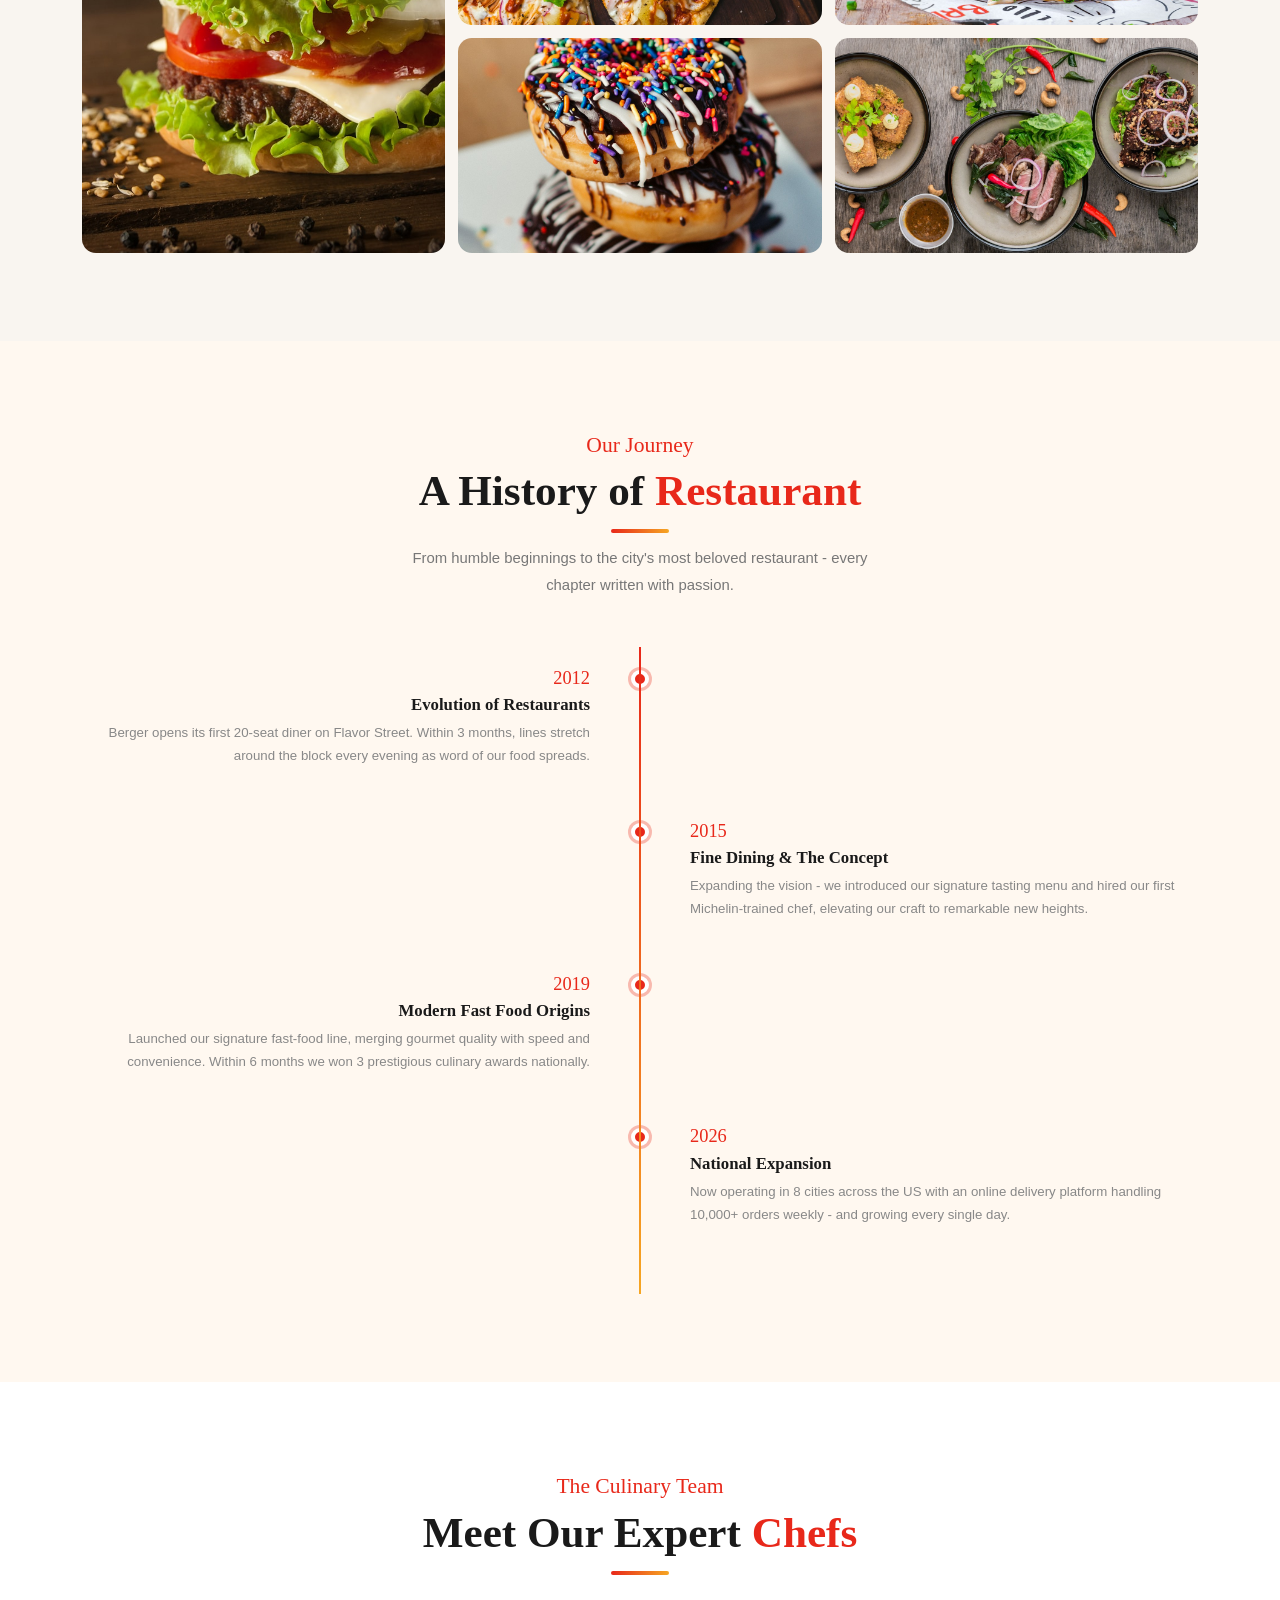
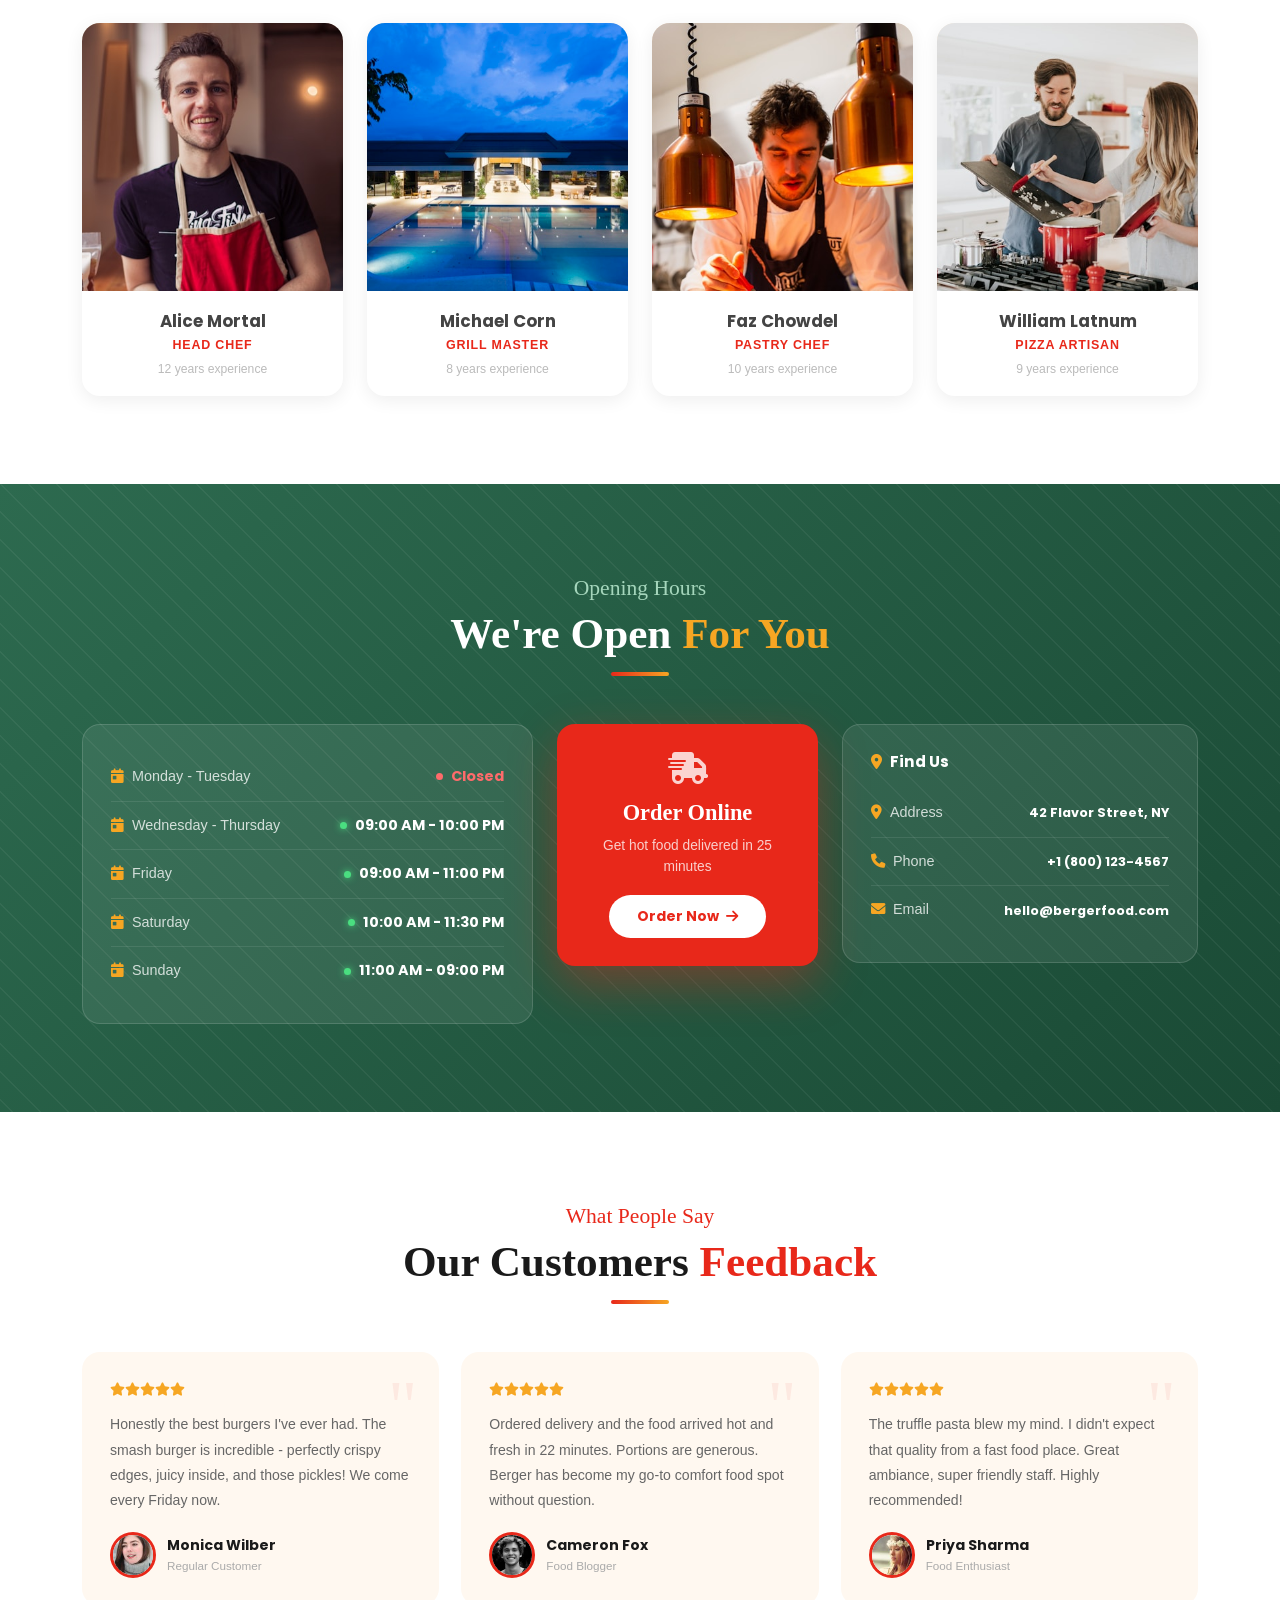
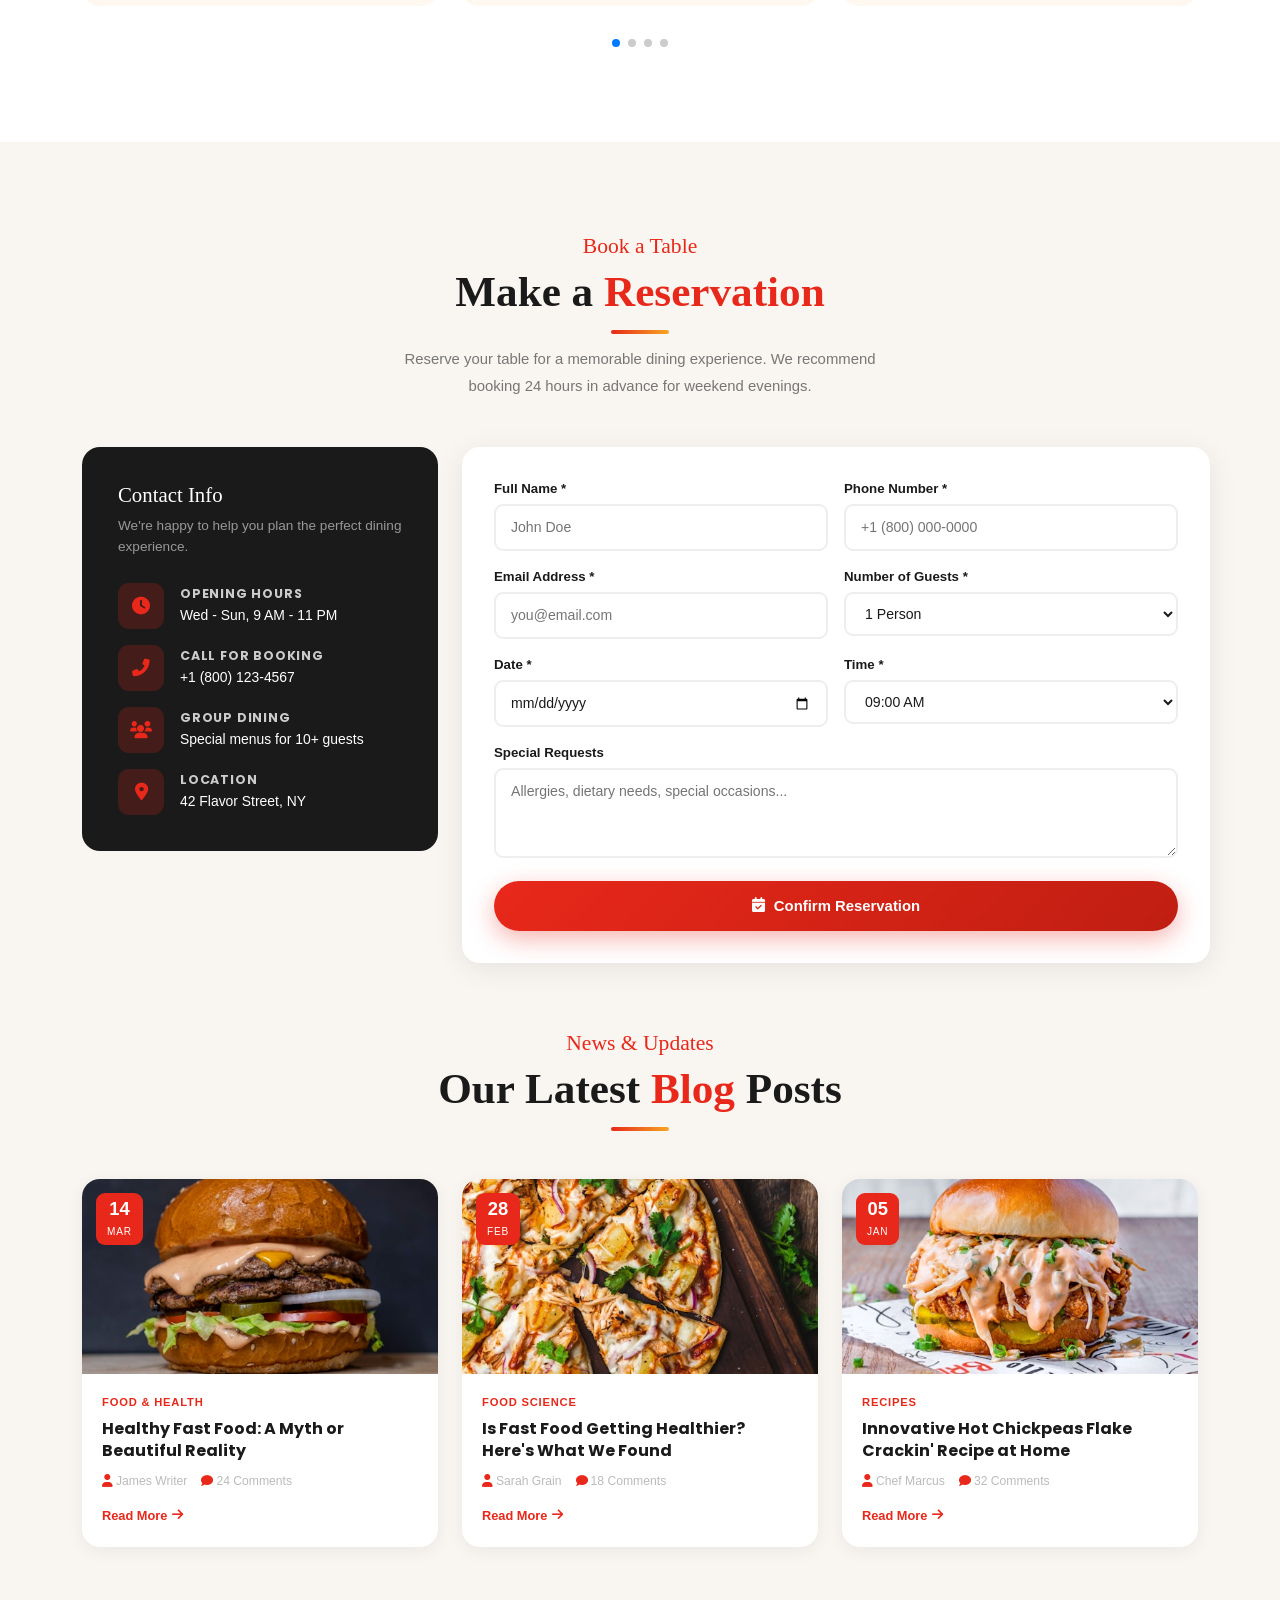
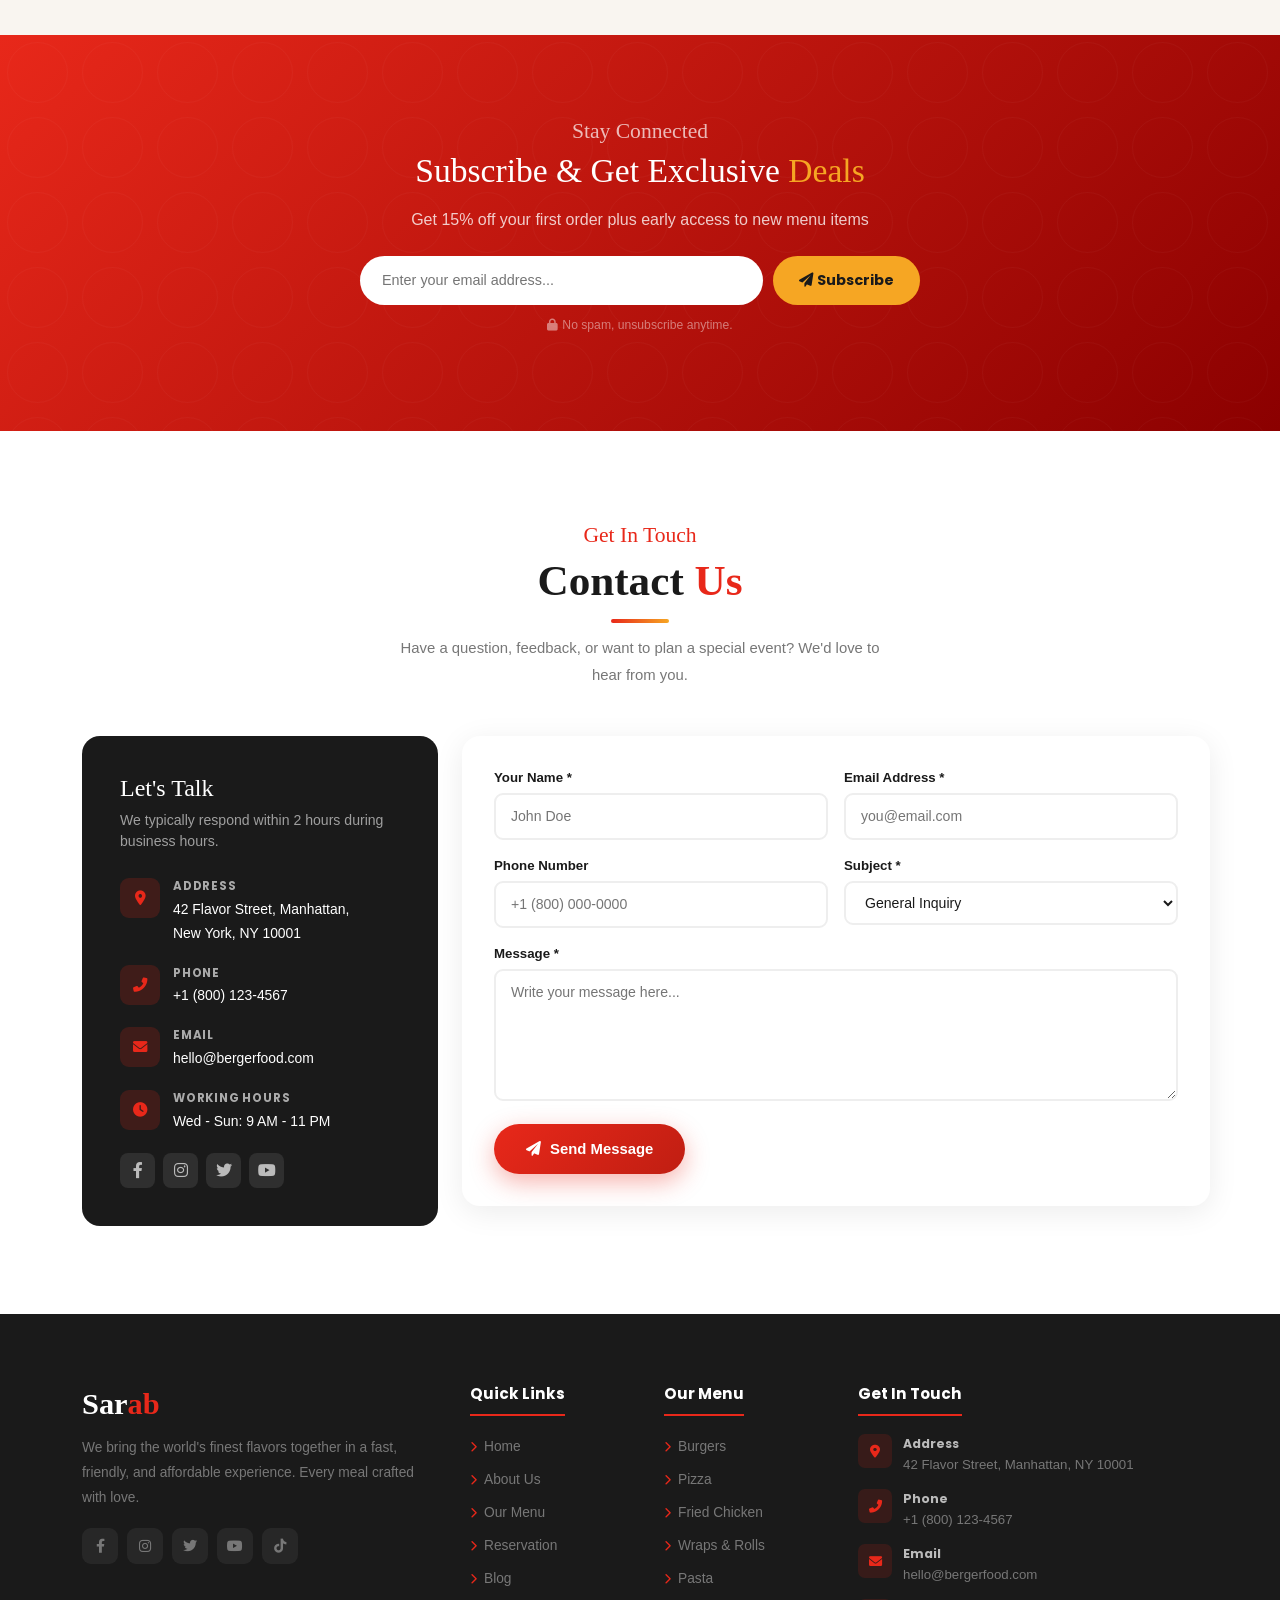
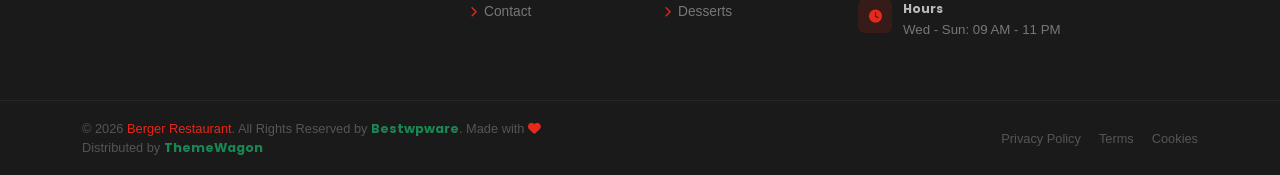
==== commit 1bd07e23: "menambah fitur login" ====
--- a/sarab/index.html
+++ b/sarab/index.html
@@ -20,8 +20,6 @@
       <link rel="stylesheet" href="css/magnific-popup.css"/>
       <!-- Style CSS -->
       <link rel="stylesheet" href="css/style.css" />
-      <!-- Modern UI overrides -->
-      <link rel="stylesheet" href="css/modern.css" />
    </head>
    <body>
       <!-- ============================================================
@@ -80,6 +78,7 @@
                   <button id="loginBtn" class="login-nav-btn" type="button">
                      <i class="far fa-user"></i><span id="loginBtnText">Login</span>
                   </button>
+                  <a href="#menu" class="nav-link nav-cta"><i class="fas fa-shopping-bag me-1"></i>Order Now</a>
                </div>
             </div>
          </div>
@@ -357,7 +356,7 @@
                <h2 class="stitle">Our Delicious <span>Menu</span></h2>
                <div class="sline"></div>
             </div>
-            <!-- FIX 3 � filter buttons -->
+            <!-- FIX 3 - filter buttons -->
             <div class="text-center mb-4" data-aos="fade-up">
                <button class="filtbtn active" data-f="all">All</button>
                <button class="filtbtn" data-f="burgers">Burgers</button>
@@ -661,7 +660,7 @@
             </div>
          </div>
       </section>
-      <!-- FIX 7 � GALLERY POPUP -->
+      <!-- FIX 7 - GALLERY POPUP -->
       <div id="galPop">
          <div class="gpbox">
             <button class="gpclose" id="gpClose"><i class="fas fa-times"></i></button>
@@ -690,7 +689,7 @@
                <p class="sdesc mx-auto" style="max-width:480px;">From humble beginnings to the city's most beloved restaurant - every chapter written with passion.</p>
             </div>
             <div class="timeline" data-aos="fade-up">
-               <!-- ODD ? text on LEFT -->
+               <!-- ODD - text on LEFT -->
                <div class="tli">
                   <div class="tl-left">
                      <div class="tlyear">2012</div>
@@ -701,17 +700,11 @@
                      <div class="tldot"></div>
                   </div>
                   <div class="tl-right">
-                     <div class="tlyear">2012</div>
-                     <h5>Evolution of Restaurants</h5>
-                     <p>Berger opens its first 20-seat diner on Flavor Street. Within 3 months, lines stretch around the block every evening as word of our food spreads.</p>
-                  </div>
-               </div>
-               <!-- EVEN ? text on RIGHT -->
+                  </div>
+               </div>
+               <!-- EVEN - text on RIGHT -->
                <div class="tli">
                   <div class="tl-left">
-                     <div class="tlyear">2015</div>
-                     <h5>Fine Dining &amp; The Concept</h5>
-                     <p>Expanding the vision - we introduced our signature tasting menu and hired our first Michelin-trained chef, elevating our craft to remarkable new heights.</p>
                   </div>
                   <div class="tl-center">
                      <div class="tldot"></div>
@@ -722,7 +715,7 @@
                      <p>Expanding the vision - we introduced our signature tasting menu and hired our first Michelin-trained chef, elevating our craft to remarkable new heights.</p>
                   </div>
                </div>
-               <!-- ODD ? text on LEFT -->
+               <!-- ODD - text on LEFT -->
                <div class="tli">
                   <div class="tl-left">
                      <div class="tlyear">2019</div>
@@ -733,17 +726,11 @@
                      <div class="tldot"></div>
                   </div>
                   <div class="tl-right">
-                     <div class="tlyear">2019</div>
-                     <h5>Modern Fast Food Origins</h5>
-                     <p>Launched our signature fast-food line, merging gourmet quality with speed and convenience. Within 6 months we won 3 prestigious culinary awards nationally.</p>
-                  </div>
-               </div>
-               <!-- EVEN ? text on RIGHT -->
+                  </div>
+               </div>
+               <!-- EVEN - text on RIGHT -->
                <div class="tli">
                   <div class="tl-left">
-                     <div class="tlyear">2026</div>
-                     <h5>National Expansion</h5>
-                     <p>Now operating in 8 cities across the US with an online delivery platform handling 10,000+ orders weekly - and growing every single day.</p>
                   </div>
                   <div class="tl-center">
                      <div class="tldot"></div>
@@ -879,7 +866,7 @@
                      <i class="fas fa-truck-fast fa-2x mb-3" style="color:rgba(255,255,255,.8);"></i>
                      <h4>Order Online</h4>
                      <p>Get hot food delivered in 25 minutes</p>
-                     <a href="#menu" class="btnw">Order Now ?</a>
+                     <a href="#menu" class="btnw">Order Now <i class="fas fa-arrow-right ms-1"></i></a>
                   </div>
                </div>
                <div class="col-lg-4" data-aos="fade-left">
@@ -1257,7 +1244,7 @@
          </div>
       </footer>
       <!-- Floating cart -->
-      <!-- <div class="cartfl"><i class="fas fa-shopping-cart"></i><span>My Cart</span><div class="ccount" id="cartCount">0</div></div> -->
+      <div class="cartfl"><i class="fas fa-shopping-cart"></i><span>My Cart</span><div class="ccount" id="cartCount">0</div></div>
       <!-- Back to top -->
       <button id="btt" onclick="window.scrollTo({top:0,behavior:'smooth'})"><i class="fas fa-chevron-up"></i></button>
     
@@ -1269,7 +1256,7 @@
       <script src="js/aos.js"></script>
       <!-- Swiper -->
       <script src="js/swiper-bundle.min.js"></script>
-      <!-- CounterUp -->
+      <!-- Magnific Popup -->
       <script src="js/jquery.magnific-popup.min.js"></script>
       <!-- Main js -->
       <script src="js/main.js"></script>
